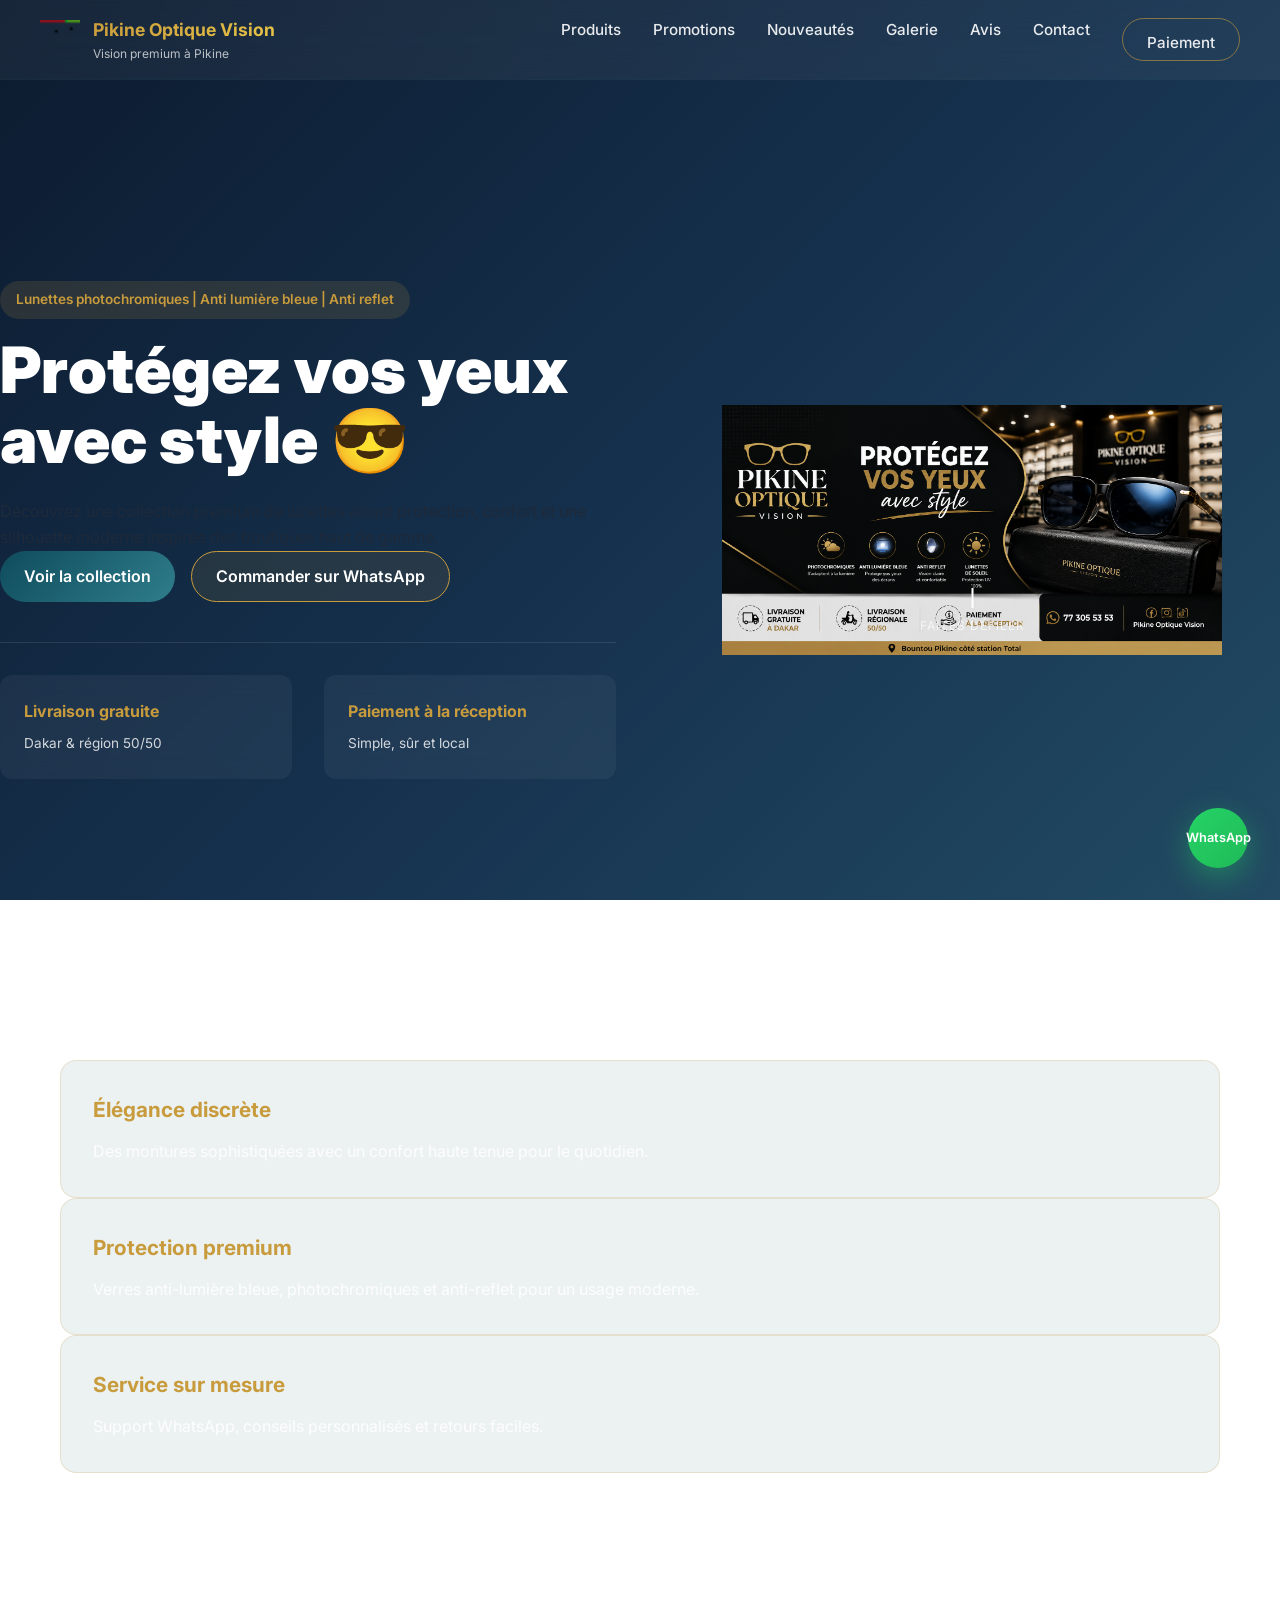
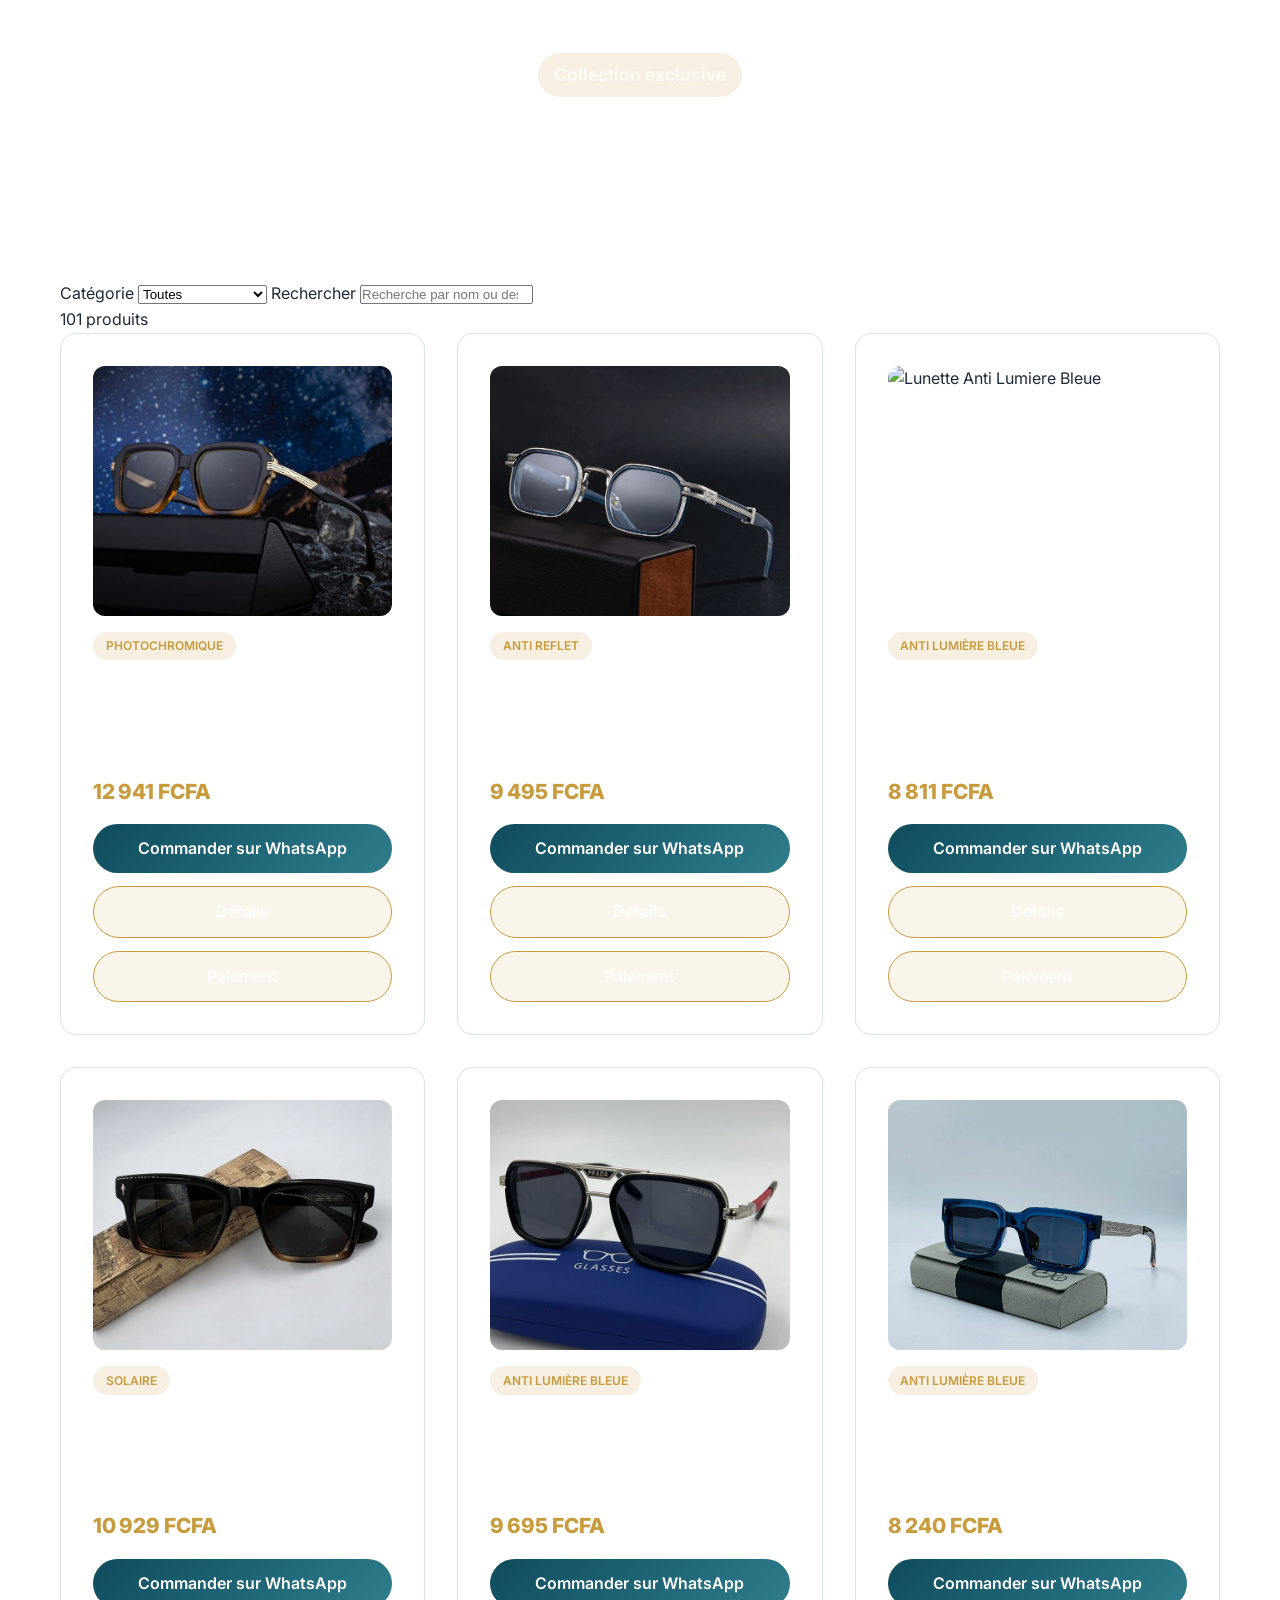
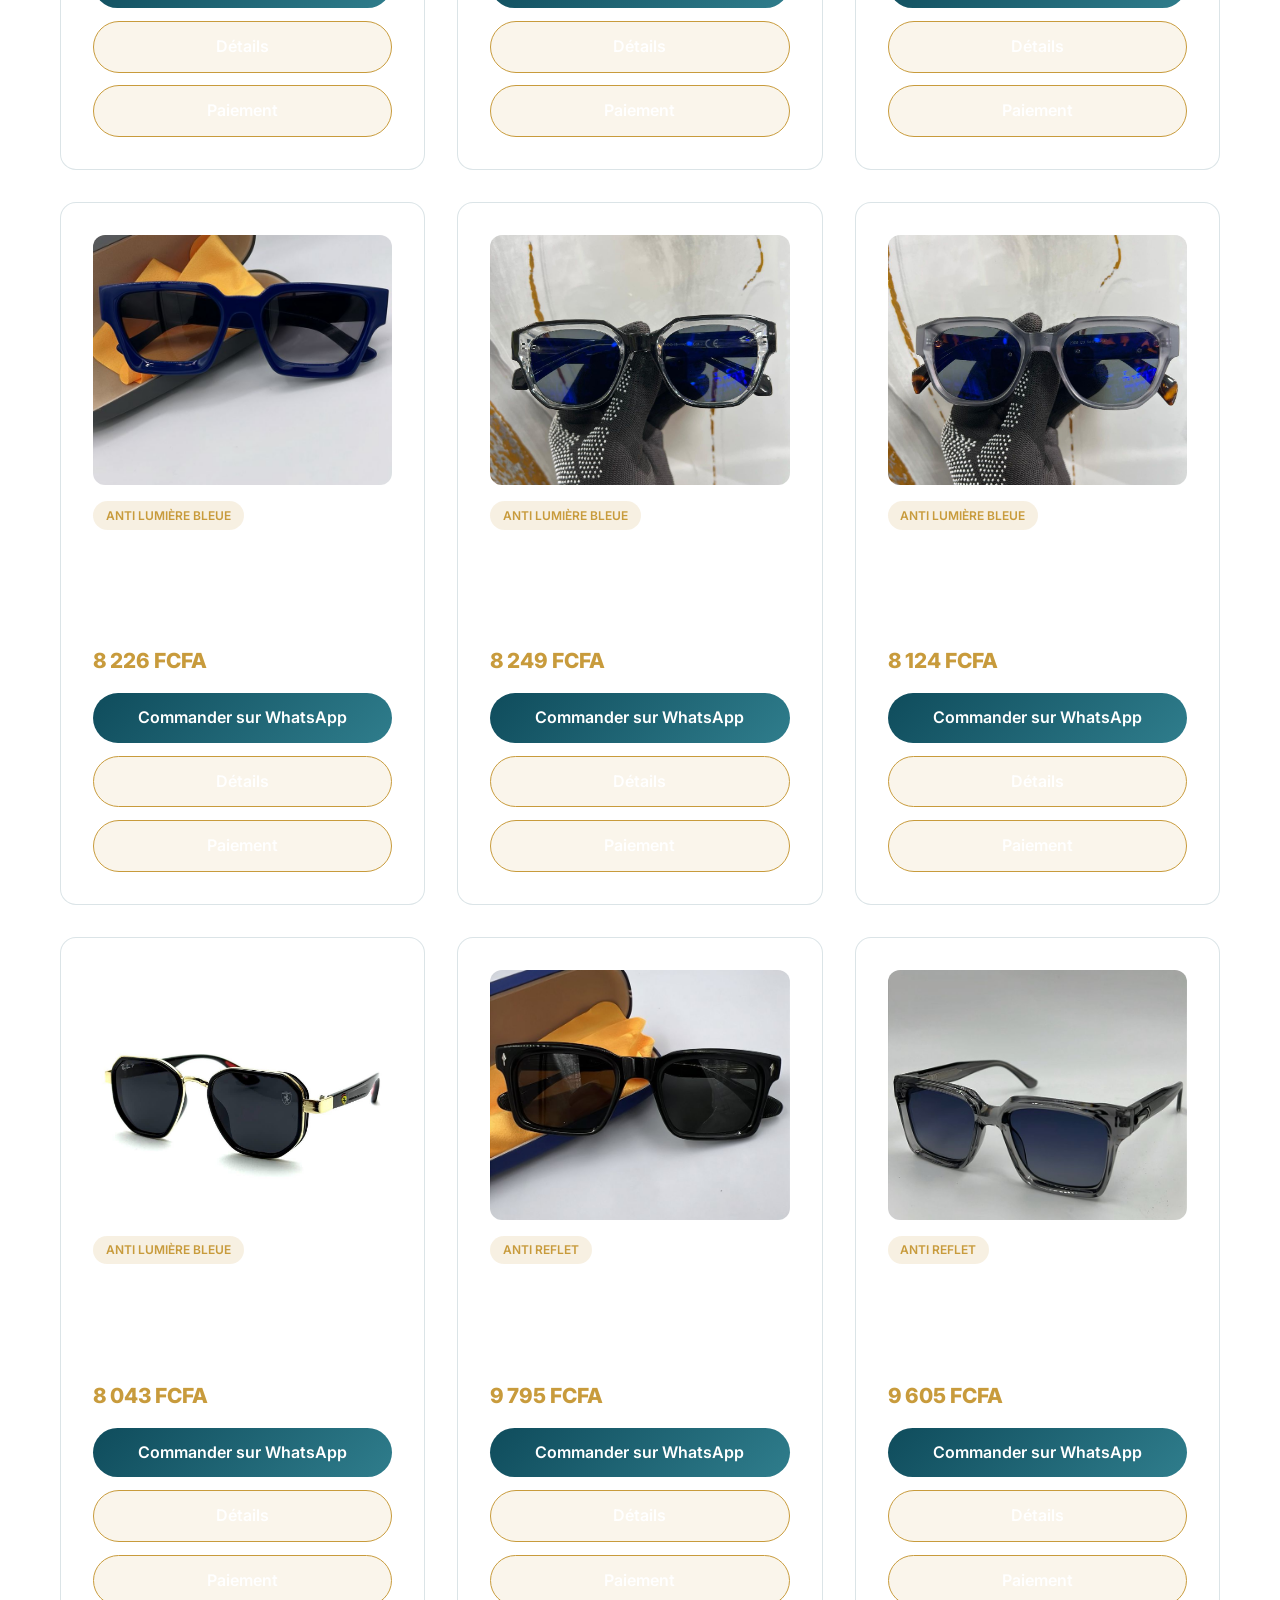
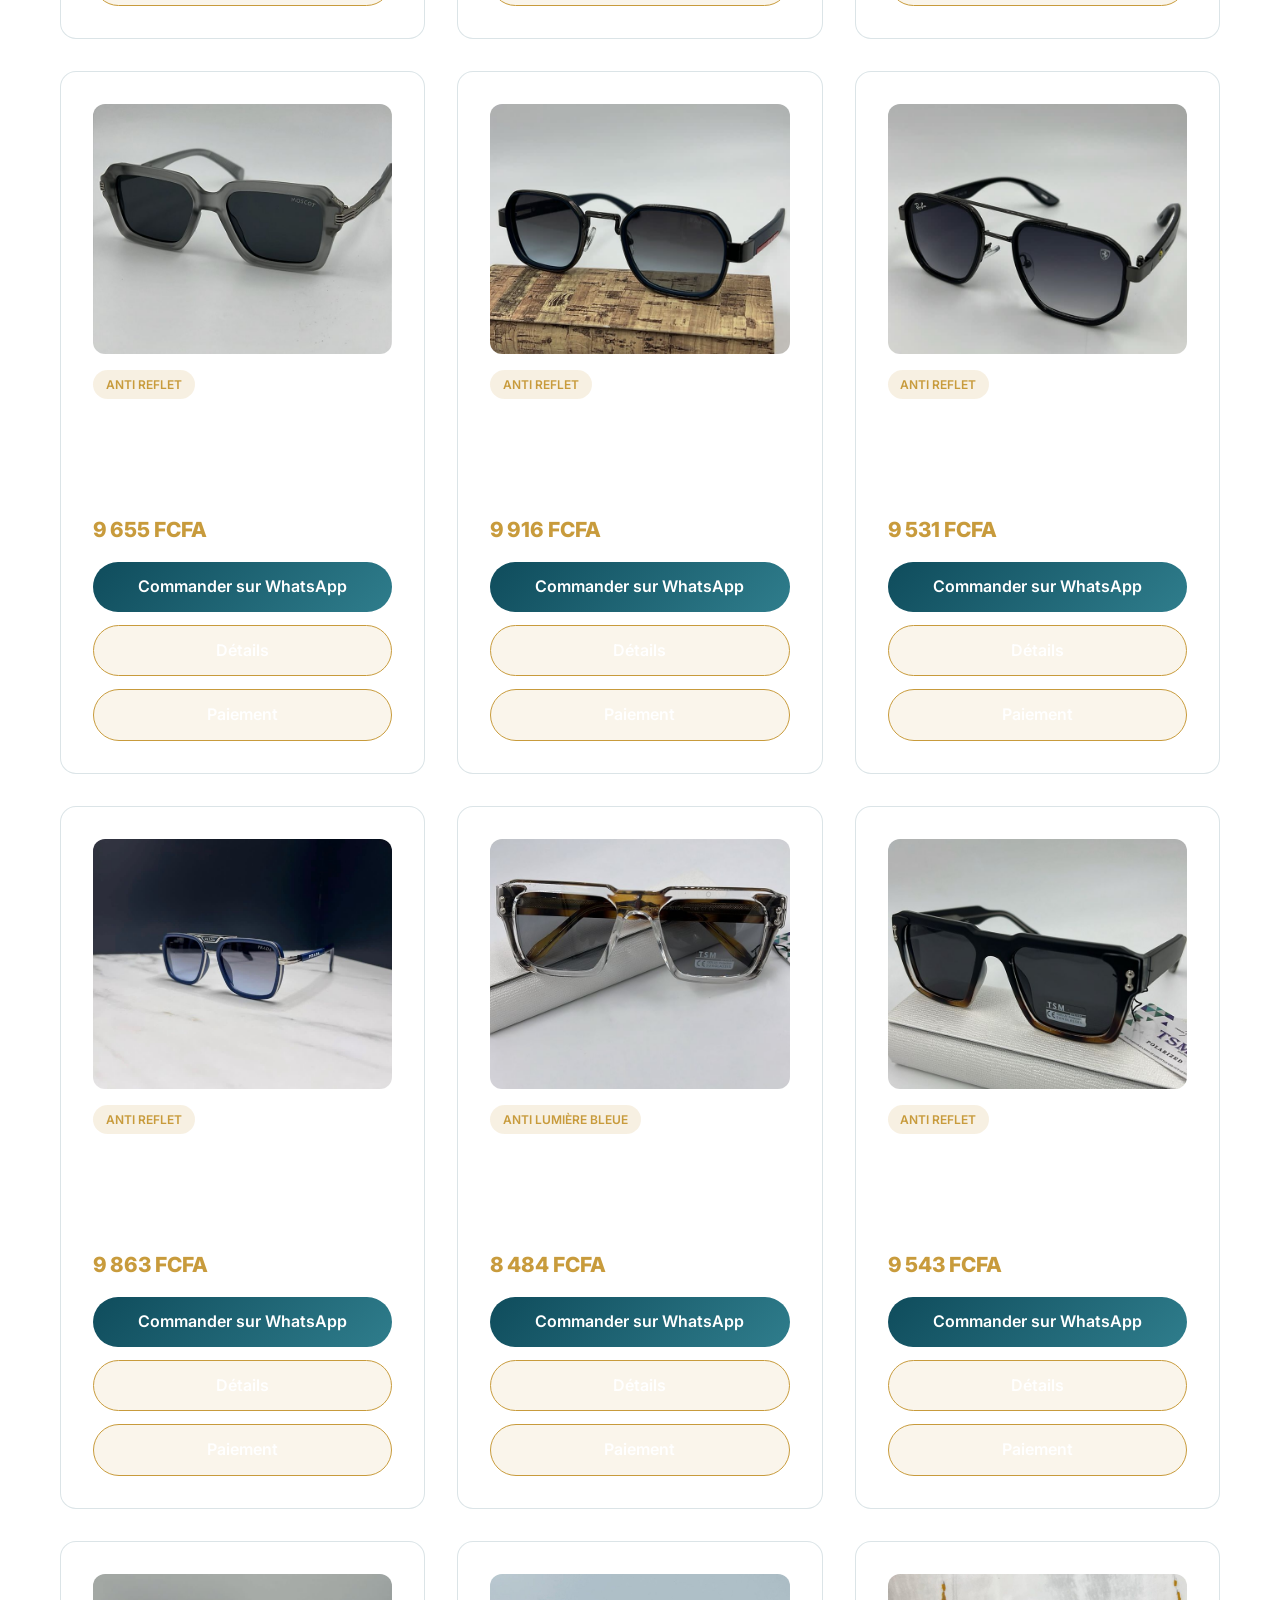
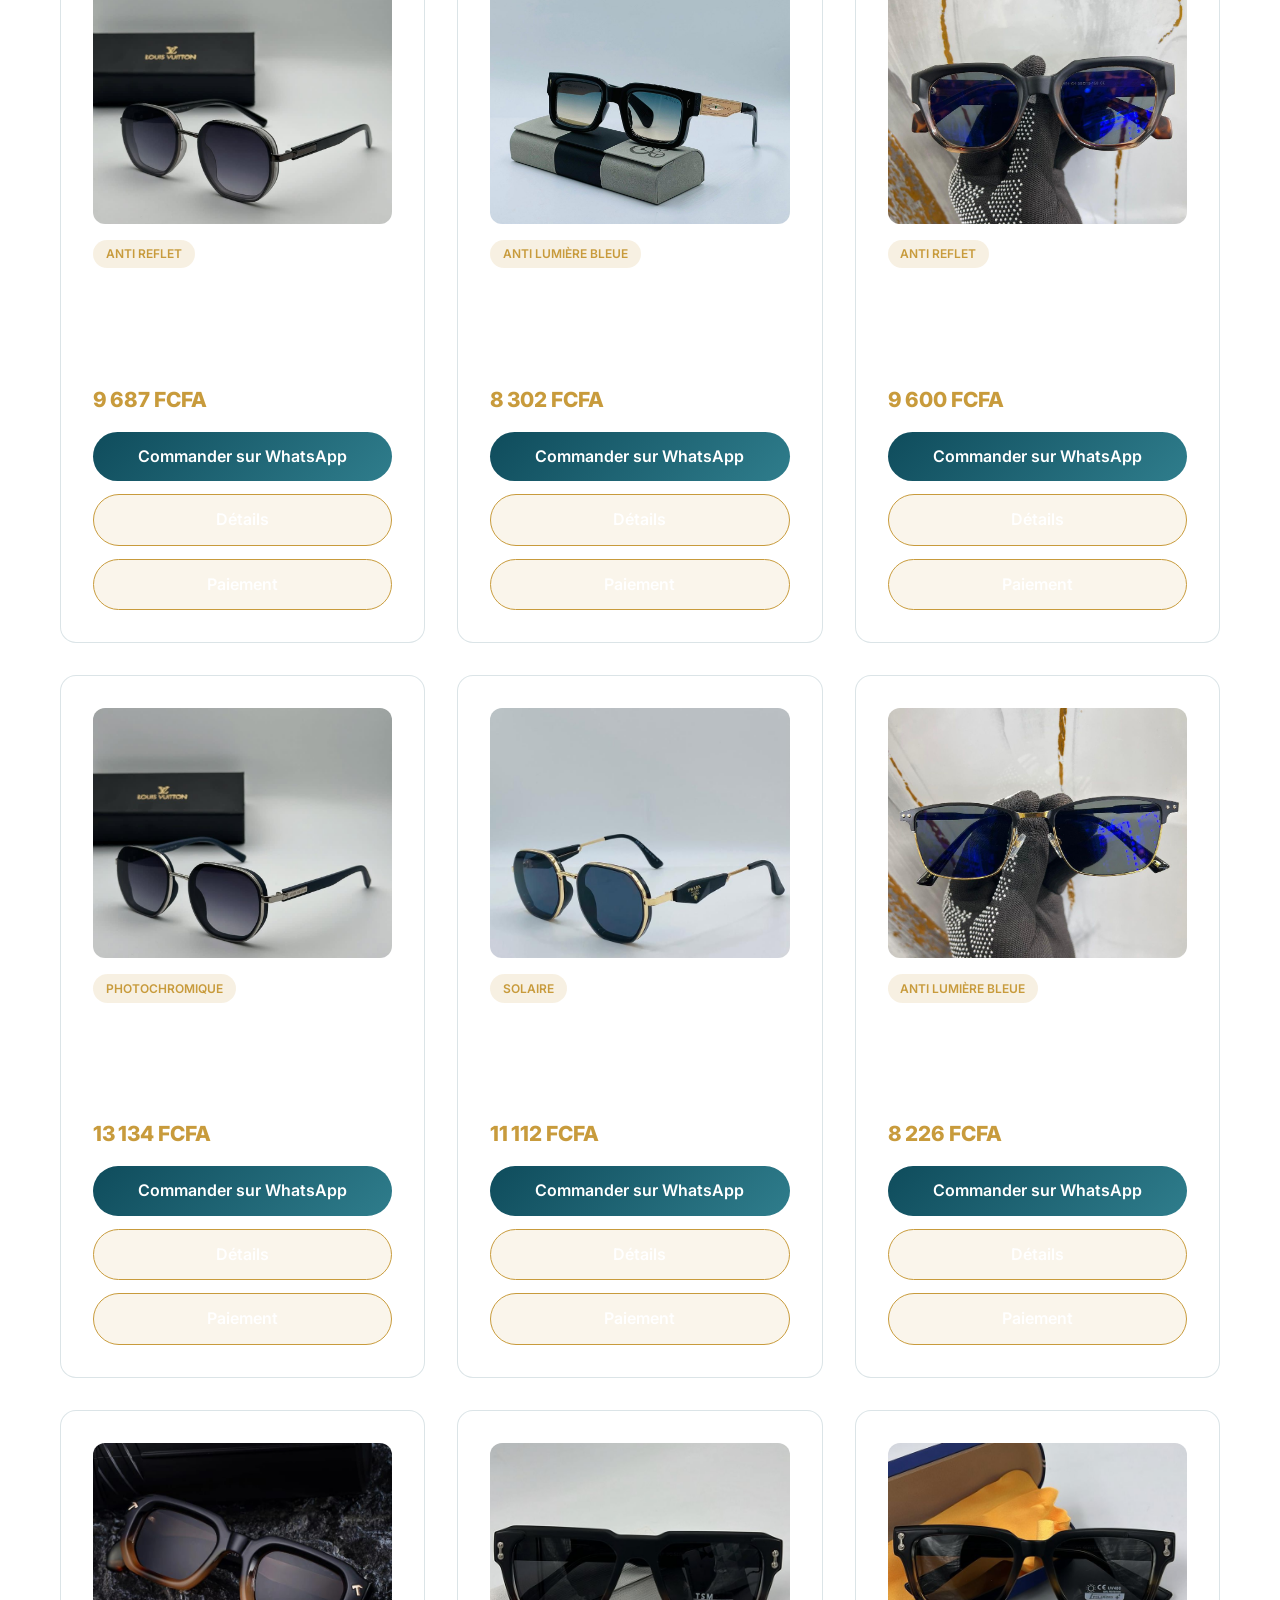
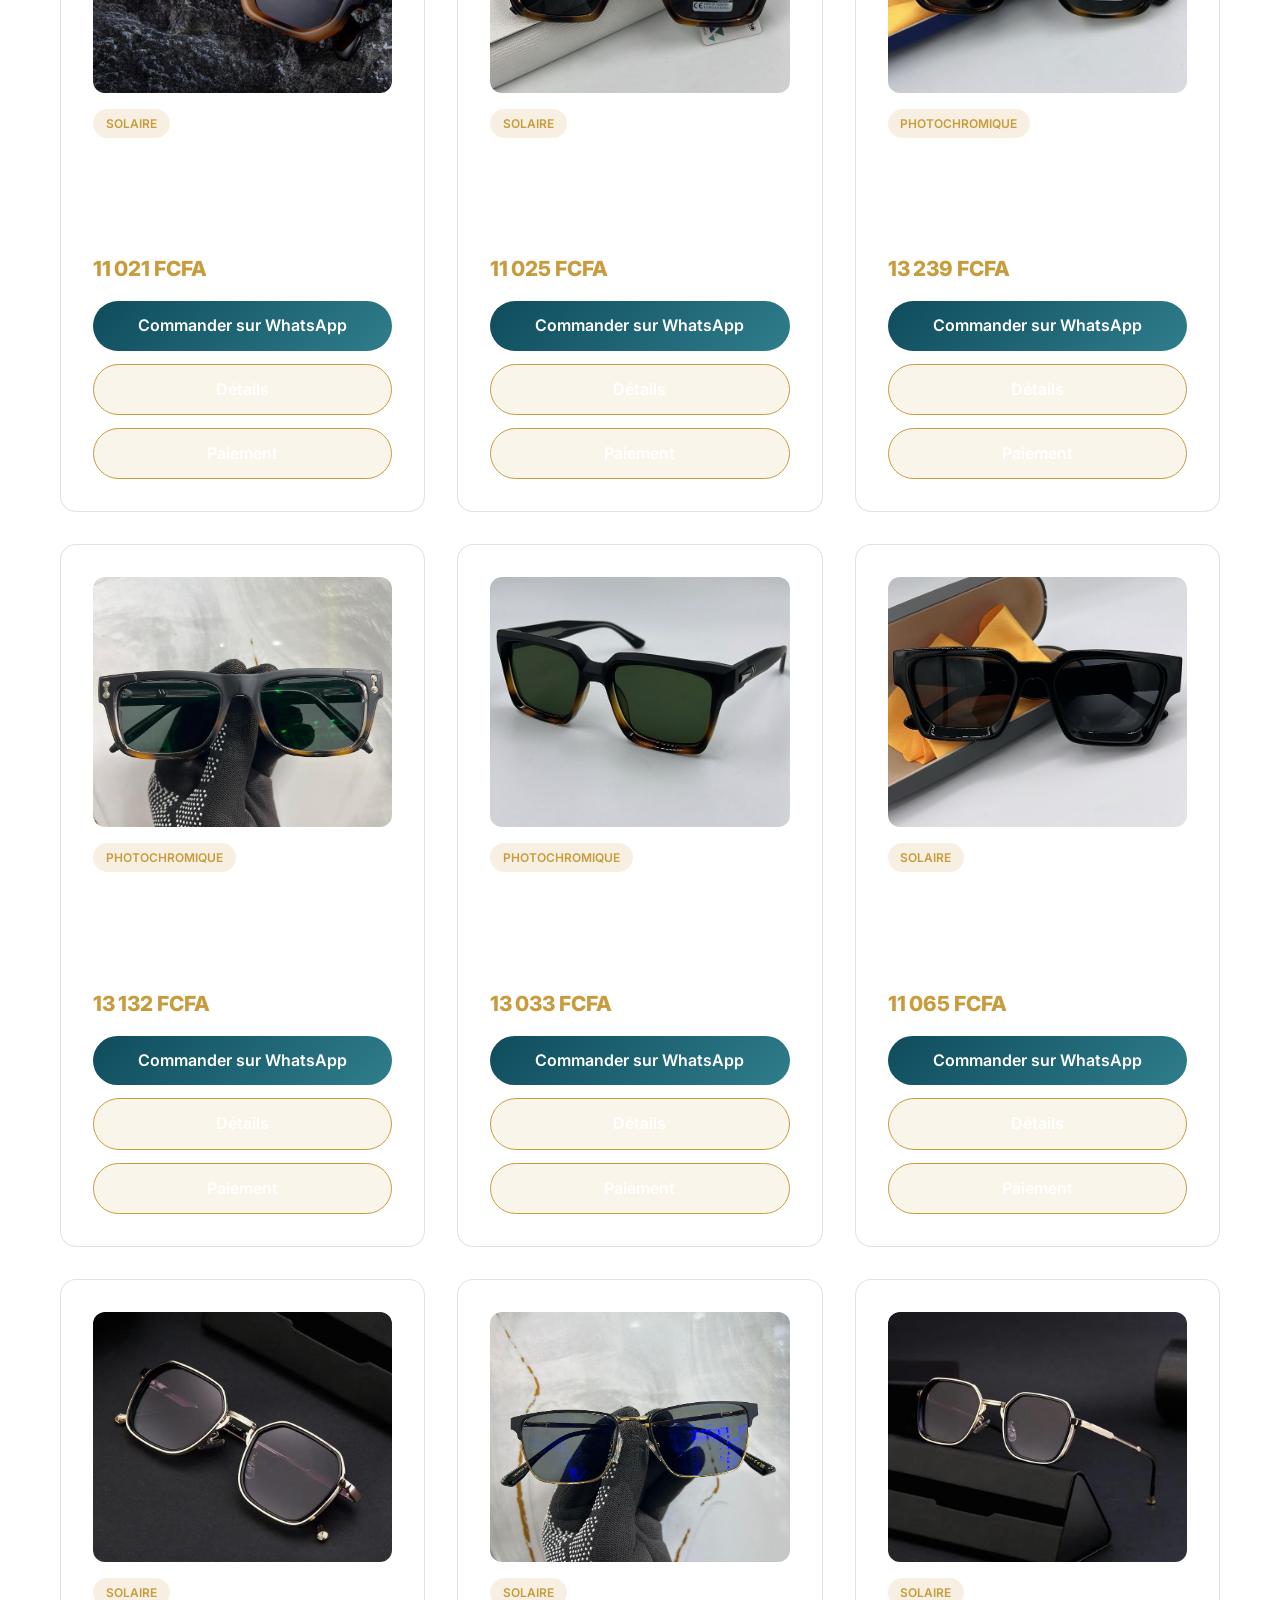
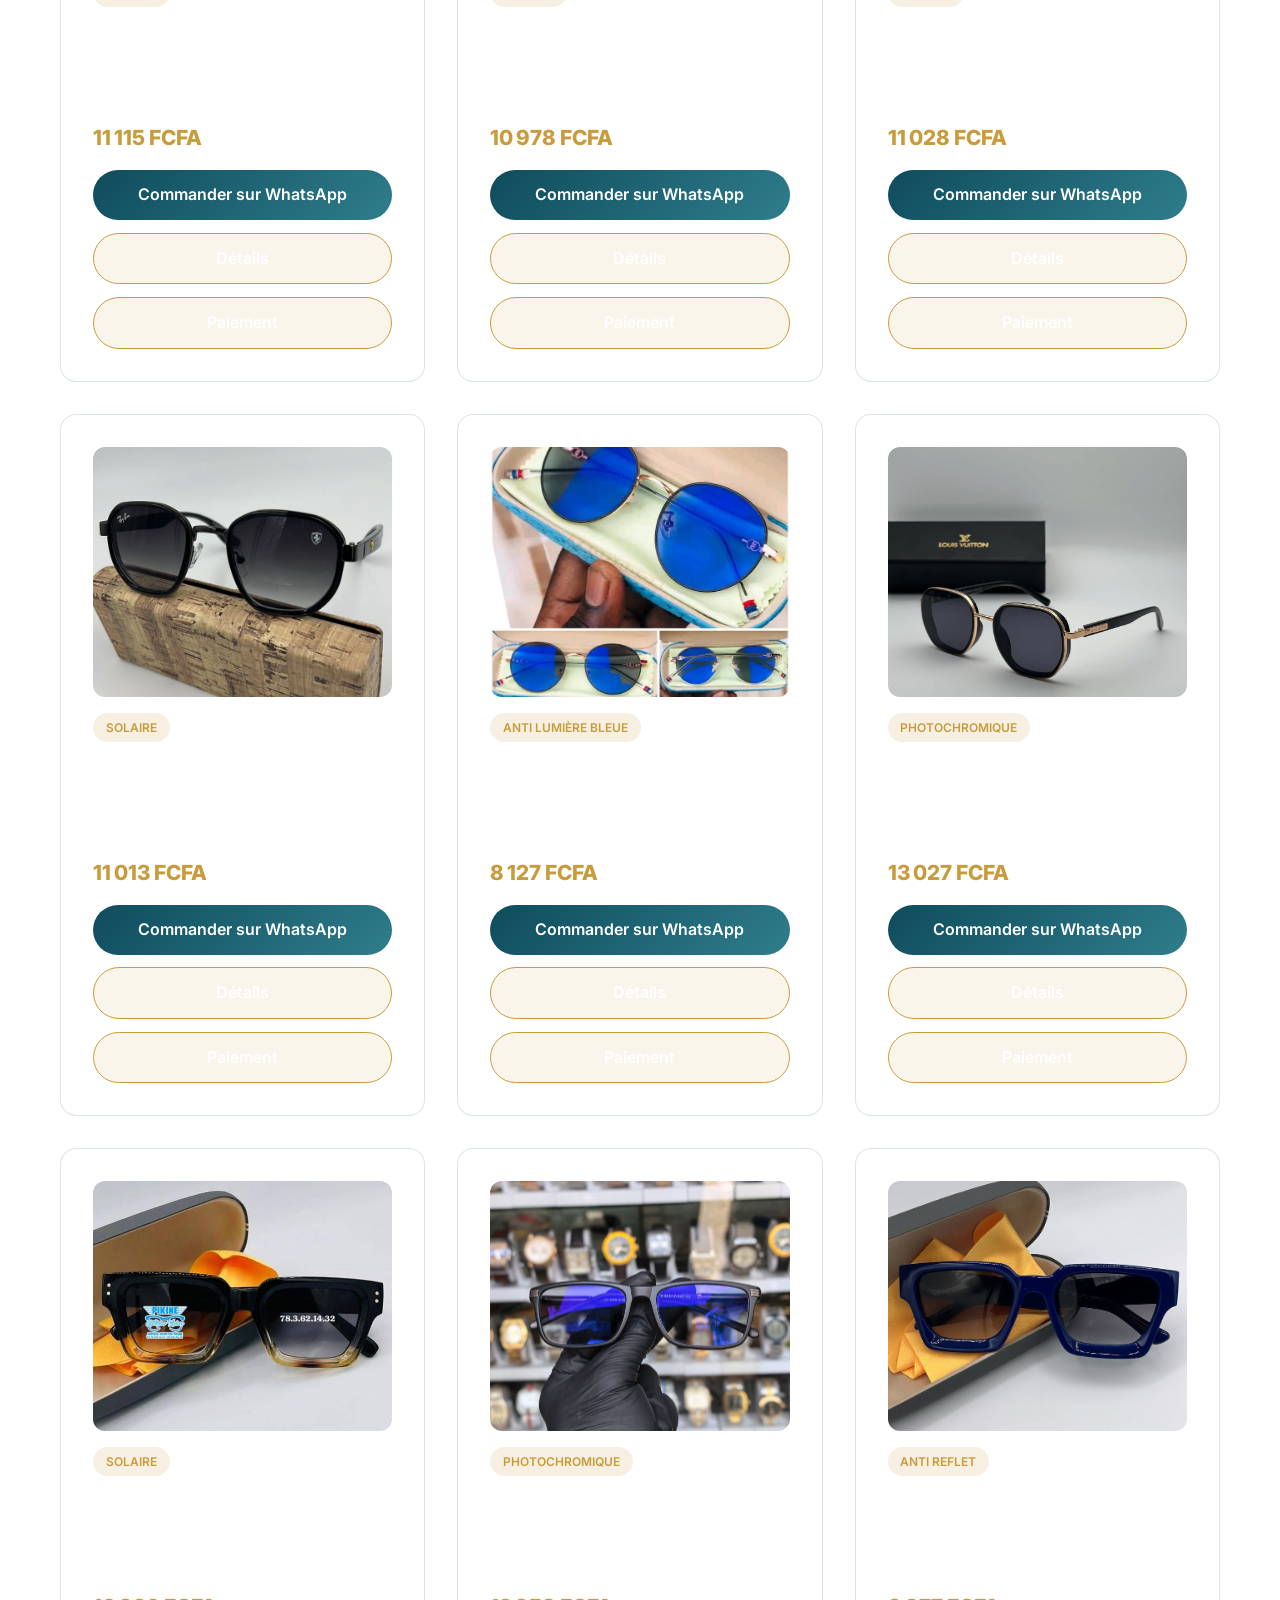
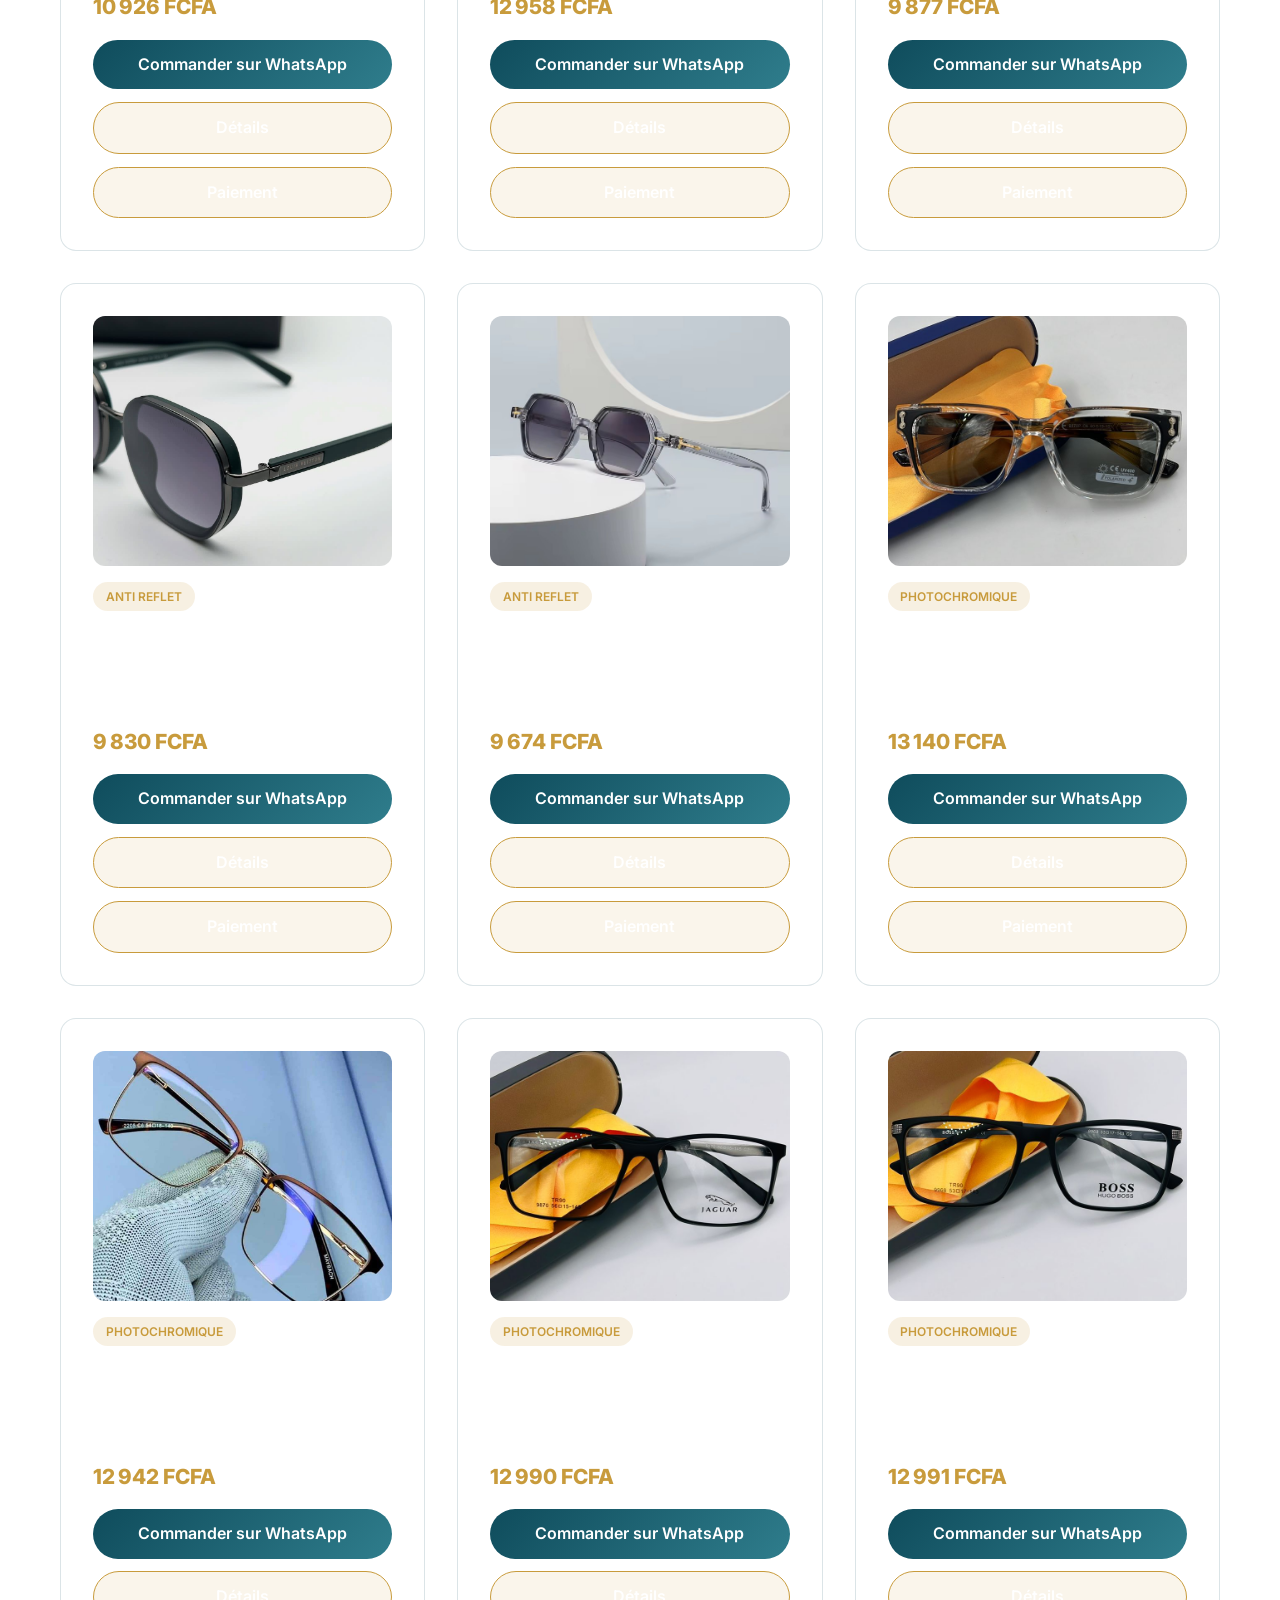
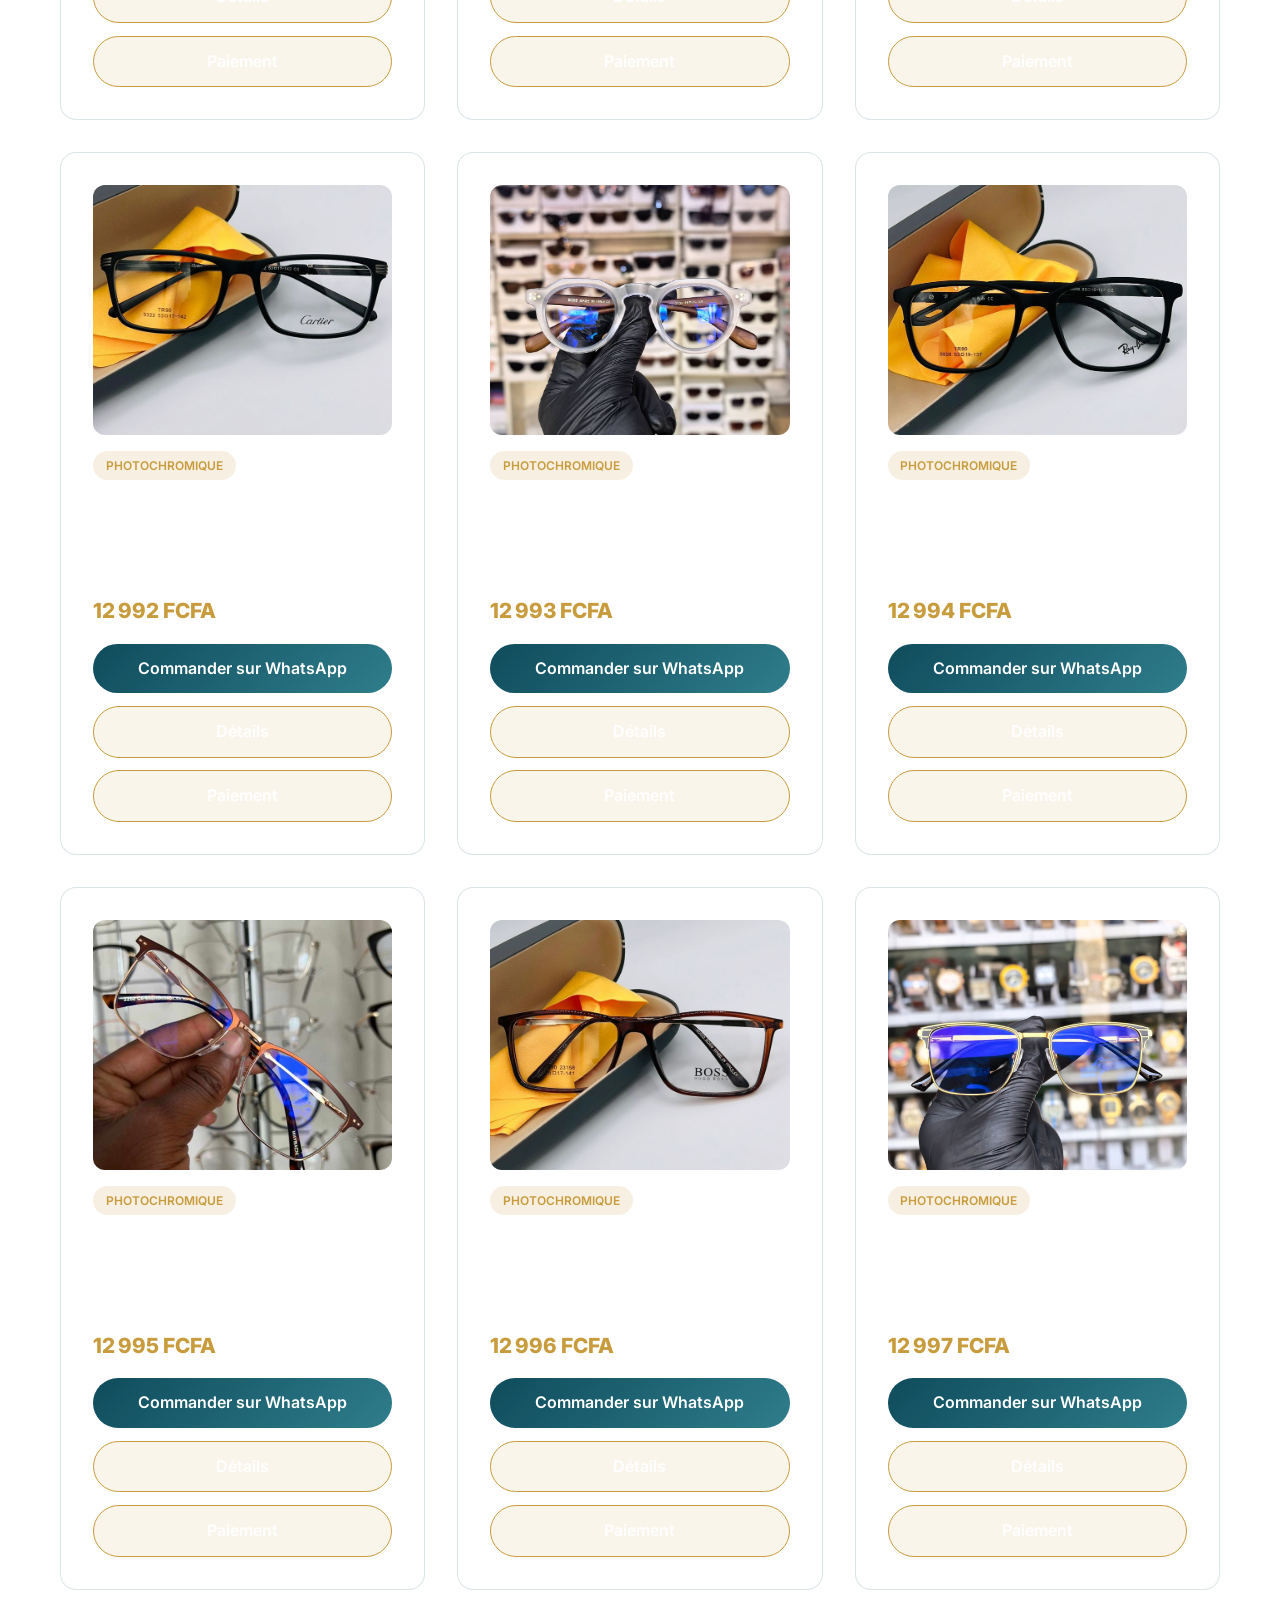
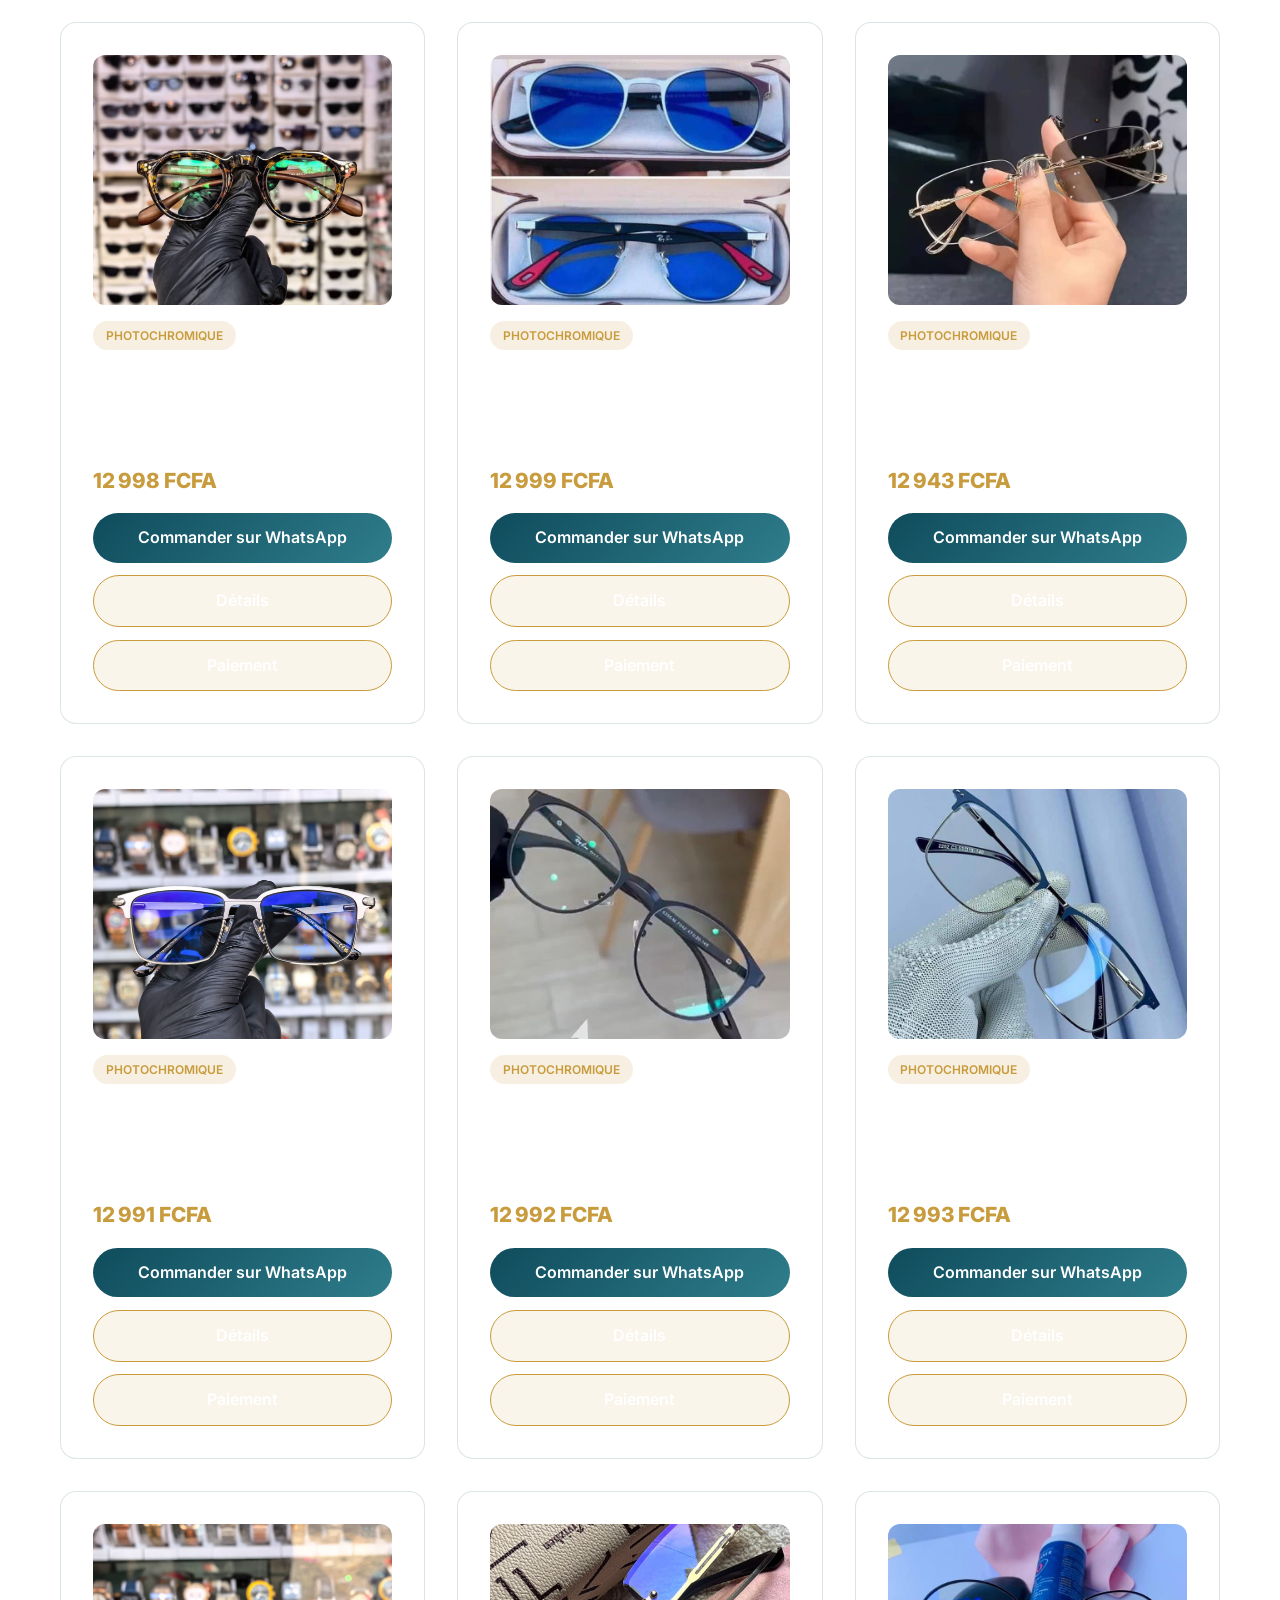
==== index.html @ b8e47ce4 "Initial commit" ====
<!DOCTYPE html>
<html lang="fr" class="is-loading">
<head>
  <meta charset="UTF-8" />
  <meta name="viewport" content="width=device-width, initial-scale=1.0" />
  <title>Pikine Optique Vision | Lunettes photochromiques et anti-lumière bleue</title>
  <meta name="description" content="Pikine Optique Vision - Boutique premium de lunettes photochromiques, anti lumière bleue, anti reflet et solaire au Sénégal." />
  <link rel="preconnect" href="https://fonts.googleapis.com" />
  <link rel="preconnect" href="https://fonts.gstatic.com" crossorigin />
  <link href="https://fonts.googleapis.com/css2?family=Inter:wght@400;500;600;700;800&display=swap" rel="stylesheet" />
  <link rel="stylesheet" href="css/main.css?v=3" />
</head>
<body>
  <div class="loader-overlay" aria-hidden="true">
    <div class="loader-frame">
      <span class="loader-dot"></span>
      <p>Chargement de l’expérience premium...</p>
    </div>
  </div>

  <header class="site-header">
    <div class="container header-inner">
      <a class="brand" href="#home">
        <img src="assets/logos/logo-pikine-optique.png" alt="Logo Pikine Optique Vision" />
        <div>
          <span>Pikine Optique Vision</span>
          <small>Vision premium à Pikine</small>
        </div>
      </a>
      <nav class="site-nav">
        <a href="#produits">Produits</a>
        <a href="#promotions">Promotions</a>
        <a href="#nouveautes">Nouveautés</a>
        <a href="#galerie">Galerie</a>
        <a href="#avis">Avis</a>
        <a href="#contact">Contact</a>
        <a class="btn btn-outline" href="paiement/index.html">Paiement</a>
      </nav>
    </div>
  </header>

  <main class="page-content">
    <section class="hero reveal" id="home">
      <div class="hero-copy">
        <span class="eyebrow">Lunettes photochromiques | Anti lumière bleue | Anti reflet</span>
        <h1>Protégez vos yeux avec style <span>😎</span></h1>
        <p>Découvrez une collection premium de lunettes alliant protection, confort et une silhouette moderne inspirée des boutiques haut de gamme.</p>
        <div class="hero-actions">
          <a class="btn btn-primary" href="#produits">Voir la collection</a>
          <a class="btn btn-secondary" href="https://wa.me/221777123456?text=Bonjour%20Pikine%20Optique%20Vision%20%F0%9F%91%8B" target="_blank" rel="noreferrer">Commander sur WhatsApp</a>
        </div>
        <div class="hero-highlight">
          <div>
            <strong>Livraison gratuite</strong>
            <span>Dakar & région 50/50</span>
          </div>
          <div>
            <strong>Paiement à la réception</strong>
            <span>Simple, sûr et local</span>
          </div>
        </div>
      </div>
      <div class="hero-media">
        <div class="hero-media-deco"></div>
        <img src="assets/banners/banner-main1.png" alt="Lunettes premium Pikine Optique" />
        <div class="hero-scroll">
          <span></span>
          <small>Faites défiler</small>
        </div>
      </div>
    </section>

    <section class="section feature-strip reveal">
      <div class="container feature-strip-grid">
        <article class="feature-card glass">
          <h3>Élégance discrète</h3>
          <p>Des montures sophistiquées avec un confort haute tenue pour le quotidien.</p>
        </article>
        <article class="feature-card glass">
          <h3>Protection premium</h3>
          <p>Verres anti-lumière bleue, photochromiques et anti-reflet pour un usage moderne.</p>
        </article>
        <article class="feature-card glass">
          <h3>Service sur mesure</h3>
          <p>Support WhatsApp, conseils personnalisés et retours faciles.</p>
        </article>
      </div>
    </section>

    <section class="section section-full" id="produits">
      <div class="container section-heading">
        <p class="section-label">Collection exclusive</p>
        <h2>Produits populaires</h2>
        <p>Faites votre choix parmi nos lunettes les plus recherchées, conçues pour le style et la protection.</p>
      </div>
      <div class="container product-toolbar reveal">
        <div class="filter-group">
          <label>
            Catégorie
            <select id="category-filter">
              <option value="all">Toutes</option>
              <option value="photochromique">Photochromique</option>
              <option value="anti-lumiere">Anti lumière bleue</option>
              <option value="anti-reflet">Anti reflet</option>
              <option value="solaire">Solaire</option>
            </select>
          </label>
          <label>
            Rechercher
            <input id="search-input" type="search" placeholder="Recherche par nom ou description..." />
          </label>
        </div>
        <div class="filter-summary" id="filter-count"></div>
      </div>
      <div id="product-grid" class="container product-grid reveal"></div>
    </section>

    <section class="section section-dark reveal" id="promotions">
      <div class="container section-heading">
        <p class="section-label">Offres limitées</p>
        <h2>Promotions exclusives</h2>
        <p>Profitez de réductions sélectionnées sur nos collections photochromiques et solaires.</p>
      </div>
      <div class="promotion-grid container">
        <article class="promo-card glass gold-card">
          <h3>-20% sur la collection photochromique</h3>
          <p>Produits intelligents qui s’adaptent automatiquement à la luminosité.</p>
        </article>
        <article class="promo-card glass">
          <h3>Kit d’entretien offert</h3>
          <p>Boîtier et produit de nettoyage offerts pour chaque paire commandée.</p>
        </article>
      </div>
    </section>

    <section class="section section-full reveal" id="nouveautes">
      <div class="container section-heading">
        <p class="section-label">Nouveauté</p>
        <h2>Dernières tendances</h2>
        <p>Nos nouveaux modèles allient technologie et design contemporain pour un rendu ultra-chic.</p>
      </div>
      <div class="new-grid container"></div>
    </section>

    <section class="section section-gallery reveal" id="galerie">
      <div class="container section-heading">
        <p class="section-label">Galerie premium</p>
        <h2>Inspiration visuelle</h2>
        <p>Explorez une sélection d’images raffinées qui mettent en valeur nos montures.</p>
      </div>
      <div class="gallery-grid container">
        <article class="gallery-item">
          <img src="assets/products/banner-luxury-space.jpeg" alt="Galerie lunette premium 1" loading="lazy" />
          <div class="gallery-overlay">
            <h3>Space Edition</h3>
            <span>Lunettes photochromiques</span>
          </div>
        </article>
        <article class="gallery-item">
          <img src="assets/products/lunette-black-style.jpeg" alt="Galerie lunette premium 2" loading="lazy" />
          <div class="gallery-overlay">
            <h3>Black Style</h3>
            <span>Protection solaire</span>
          </div>
        </article>
        <article class="gallery-item">
          <img src="assets/products/lunette-anti-lumiere-bleue.jpg" alt="Galerie lunette premium 3" loading="lazy" />
          <div class="gallery-overlay">
            <h3>Blue Guard</h3>
            <span>Anti lumière bleue</span>
          </div>
        </article>
        <article class="gallery-item">
          <img src="assets/products/banner-premium-black.jpeg" alt="Galerie lunette premium 4" loading="lazy" />
          <div class="gallery-overlay">
            <h3>Premium Black</h3>
            <span>Anti reflet</span>
          </div>
        </article>
      </div>
    </section>

    <section class="section section-testimonials reveal" id="avis">
      <div class="container section-heading">
        <p class="section-label">Clients satisfaits</p>
        <h2>Avis clients</h2>
        <p>Nos clients recommandent Pikine Optique Vision pour son service et la qualité des modèles.</p>
      </div>
      <div class="container testimonial-grid" id="testimonial-grid"></div>
    </section>

    <section class="section section-contact reveal" id="contact">
      <div class="container section-heading">
        <p class="section-label">Contact premium</p>
        <h2>Parlons de votre prochaine paire</h2>
        <p>Besoin d’un conseil sur une monture ou une protection spéciale ? Nous sommes là pour vous.</p>
      </div>
      <div class="container contact-grid">
        <div class="contact-panel glass">
          <span class="eyebrow">Pikine Optique Vision</span>
          <h3>Bountou Pikine côté station Total</h3>
          <p>Livraison gratuite à Dakar • Livraison régionale 50/50 • Paiement à la réception.</p>
          <div class="contact-details">
            <div>
              <strong>WhatsApp</strong>
              <a href="https://wa.me/221777123456?text=Bonjour%20Pikine%20Optique%20Vision%20%F0%9F%91%8B" target="_blank" rel="noreferrer">+221 77 712 3456</a>
            </div>
            <div>
              <strong>Email</strong>
              <a href="mailto:contact@pikineoptique.sn">contact@pikineoptique.sn</a>
            </div>
          </div>
          <div class="social-links">
            <a href="#" aria-label="Facebook">Facebook</a>
            <a href="#" aria-label="Instagram">Instagram</a>
            <a href="#" aria-label="TikTok">TikTok</a>
            <a href="#" aria-label="Google Maps">Google Maps</a>
          </div>
        </div>
        <form class="contact-form glass" action="#" method="post">
          <div class="form-grid">
            <label>
              Votre nom
              <input type="text" placeholder="Nom complet" />
            </label>
            <label>
              Email
              <input type="email" placeholder="email@exemple.com" />
            </label>
            <label>
              Sujet
              <input type="text" placeholder="Demande de montage, disponibilité..." />
            </label>
            <label class="full-width">
              Message
              <textarea rows="5" placeholder="Écrivez votre message ici..."></textarea>
            </label>
          </div>
          <button class="btn btn-primary" type="submit">Envoyer le message</button>
        </form>
      </div>
    </section>
  </main>

  <a class="whatsapp-fab" href="#" id="whatsapp-fab" aria-label="Contacter sur WhatsApp">
    <span>WhatsApp</span>
  </a>

  <footer class="site-footer">
    <div class="container footer-inner">
      <div>
        <p>© 2026 Pikine Optique Vision. Tous droits réservés.</p>
        <p>Design premium, service local à Dakar.</p>
      </div>
      <a class="footer-link" href="administration/index.html">Espace Administration</a>
    </div>
  </footer>

  <script src="js/config.js?v=3"></script>
  <script src="js/data.js?v=3"></script>
  <script src="js/main.js?v=3"></script>
</body>
</html>
---- css/main.css ----
/* PIKINE OPTIQUE VISION - PREMIUM URBATECH THEME - COMPLETE V3 */

:root {
    --primary-color: #0f4c5c;
    --secondary-color: #c89b3c;
    --accent-color: #2f7d8c;
    --bg-dark: #0c1b2f;
    --text-light: #ffffff;
    --shadow-md: 0 10px 30px rgba(0, 0, 0, 0.15);
}

* {
    margin: 0;
    padding: 0;
    box-sizing: border-box;
}

html {
    scroll-behavior: smooth;
    scroll-padding-top: 110px;
    touch-action: pan-y;
}

html.is-loading {
    overflow: hidden;
}

html.page-ready {
    overflow: auto;
}

body {
    min-height: 100%;
    font-family: 'Inter', -apple-system, BlinkMacSystemFont, 'Segoe UI', Roboto, sans-serif;
    background: linear-gradient(135deg, #0c1b2f 0%, #16324f 55%, #224b63 100%);
    background-attachment: fixed;
    color: #1e2a3a;
    line-height: 1.6;
    overflow-x: hidden;
    -webkit-overflow-scrolling: touch;
}

.container {
    max-width: 1200px;
    margin: 0 auto;
    padding: 0 20px;
}

/* ===== LOADER ===== */
.loader-overlay {
    position: fixed;
    top: 0;
    left: 0;
    width: 100%;
    height: 100%;
    background: var(--bg-dark);
    display: flex;
    align-items: center;
    justify-content: center;
    z-index: 9999;
    opacity: 1;
    transition: opacity 0.6s ease;
}

html.page-ready .loader-overlay {
    opacity: 0;
    pointer-events: none;
}

.loader-frame {
    text-align: center;
    color: var(--text-light);
}

.loader-dot {
    display: inline-block;
    width: 40px;
    height: 40px;
    border: 4px solid rgba(200, 155, 60, 0.2);
    border-top-color: var(--secondary-color);
    border-radius: 50%;
    animation: spin 1s linear infinite;
    margin-bottom: 1.5rem;
}

.loader-frame p {
    font-size: 0.9rem;
    opacity: 0.8;
    letter-spacing: 0.5px;
}

@keyframes spin {
    to { transform: rotate(360deg); }
}

/* ===== HEADER ===== */
.site-header {
    position: fixed;
    top: 0;
    width: 100%;
    background: rgba(255, 255, 255, 0.05);
    backdrop-filter: blur(20px);
    border-bottom: 1px solid rgba(15, 76, 92, 0.1);
    z-index: 100;
    transition: all 0.3s ease;
}

.site-header.scrolled {
    background: rgba(255, 255, 255, 0.95);
    box-shadow: var(--shadow-md);
}

.site-header.scrolled .brand span,
.site-header.scrolled .brand small,
.site-header.scrolled .site-nav a {
    color: #1e2a3a;
}

.header-inner {
    display: flex;
    justify-content: space-between;
    align-items: center;
    padding: 1rem 0;
}

.brand {
    display: flex;
    align-items: center;
    gap: 0.8rem;
    text-decoration: none;
    color: var(--text-light);
}

.brand img {
    height: 40px;
}

.brand > div {
    display: flex;
    flex-direction: column;
}

.brand span {
    font-weight: 700;
    font-size: 1.1rem;
    background: linear-gradient(135deg, var(--secondary-color), #e8c547);
    -webkit-background-clip: text;
    -webkit-text-fill-color: transparent;
    background-clip: text;
}

.brand small {
    font-size: 0.75rem;
    opacity: 0.7;
}

.site-nav {
    display: flex;
    list-style: none;
    gap: 2rem;
}

.site-nav a {
    text-decoration: none;
    color: rgba(255, 255, 255, 0.9);
    font-weight: 500;
    font-size: 0.95rem;
    transition: all 0.3s ease;
    position: relative;
    padding-bottom: 0.3rem;
}

.site-nav a::after {
    content: '';
    position: absolute;
    bottom: 0;
    left: 0;
    width: 0;
    height: 2px;
    background: var(--secondary-color);
    transition: width 0.3s ease;
}

.site-nav a:hover::after {
    width: 100%;
}

/* ===== BUTTONS ===== */
.btn {
    display: inline-flex;
    align-items: center;
    justify-content: center;
    padding: 0.75rem 1.5rem;
    border: none;
    border-radius: 50px;
    font-weight: 600;
    cursor: pointer;
    text-decoration: none;
    transition: all 0.3s ease;
}

.btn-primary {
    background: linear-gradient(135deg, var(--primary-color), var(--accent-color));
    color: white;
}

.btn-primary:hover {
    transform: translateY(-3px);
}

.btn-secondary {
    background: rgba(200, 155, 60, 0.1);
    color: white;
    border: 1.5px solid var(--secondary-color);
}

.btn-secondary:hover {
    background: rgba(200, 155, 60, 0.15);
}

.btn-outline {
    background: transparent;
    color: white;
    border: 1.5px solid rgba(200, 155, 60, 0.6);
}

.btn-outline:hover {
    background: rgba(200, 155, 60, 0.1);
}

/* ===== PAGE CONTENT ===== */
.page-content {
    position: relative;
    z-index: 1;
}

/* ===== SECTION ===== */
.section {
    padding: 80px 0;
    position: relative;
    scroll-margin-top: 120px;
}

.section-full {
    padding: 100px 0;
}

.section-dark {
    background: rgba(10, 21, 34, 0.5);
}

.section-heading {
    text-align: center;
    margin-bottom: 3rem;
}

.section-label {
    display: inline-block;
    background: rgba(200, 155, 60, 0.15);
    color: var(--secondary-color);
    padding: 0.5rem 1rem;
    border-radius: 50px;
    font-size: 0.85rem;
    font-weight: 600;
    margin-bottom: 1rem;
}

.section-heading h2 {
    font-size: 2.5rem;
    font-weight: 800;
    color: white;
    margin-bottom: 1rem;
}

.section-heading p {
    font-size: 1.1rem;
    color: rgba(255, 255, 255, 0.8);
    max-width: 600px;
    margin: 0 auto;
}

/* ===== HERO SECTION ===== */
.hero {
    margin-top: 80px;
    min-height: 100vh;
    padding: 60px 0;
    display: grid;
    grid-template-columns: 1fr 1fr;
    gap: 3rem;
    align-items: center;
}

.hero-copy {
    z-index: 1;
}

.eyebrow {
    display: inline-block;
    background: rgba(200, 155, 60, 0.15);
    color: var(--secondary-color);
    padding: 0.5rem 1rem;
    border-radius: 50px;
    font-size: 0.85rem;
    font-weight: 600;
    margin-bottom: 1rem;
}

.hero h1 {
    font-size: clamp(2.5rem, 5vw, 4rem);
    font-weight: 900;
    color: white;
    line-height: 1.1;
    margin-bottom: 1.5rem;
}

.hero h1 span {
    display: inline-block;
    animation: float 3s ease-in-out infinite;
}

@keyframes float {
    0%, 100% { transform: translateY(0); }
    50% { transform: translateY(-10px); }
}

.hero > p {
    font-size: 1.15rem;
    color: rgba(255, 255, 255, 0.9);
    max-width: 550px;
    margin-bottom: 2rem;
}

.hero-actions {
    display: flex;
    gap: 1rem;
    flex-wrap: wrap;
    margin-bottom: 2.5rem;
}

.hero-highlight {
    display: grid;
    grid-template-columns: 1fr 1fr;
    gap: 2rem;
    padding-top: 2rem;
    border-top: 1px solid rgba(255, 255, 255, 0.1);
}

.hero-highlight > div {
    background: rgba(255, 255, 255, 0.05);
    padding: 1.5rem;
    border-radius: 12px;
    backdrop-filter: blur(10px);
}

.hero-highlight strong {
    display: block;
    color: var(--secondary-color);
    margin-bottom: 0.3rem;
}

.hero-highlight span {
    font-size: 0.85rem;
    color: rgba(255, 255, 255, 0.8);
}

.hero-media {
    position: relative;
    display: flex;
    align-items: center;
    justify-content: center;
}

.hero-media img {
    width: 100%;
    max-width: 500px;
    height: auto;
}

.hero-scroll {
    position: absolute;
    bottom: 20px;
    left: 50%;
    transform: translateX(-50%);
    display: flex;
    flex-direction: column;
    align-items: center;
    gap: 0.5rem;
    animation: bounce-scroll 2s infinite;
}

.hero-scroll span {
    width: 2px;
    height: 20px;
    background: white;
}

.hero-scroll small {
    font-size: 0.75rem;
    color: rgba(255, 255, 255, 0.7);
    text-transform: uppercase;
    letter-spacing: 1px;
}

@keyframes bounce-scroll {
    0%, 100% { transform: translateY(0); }
    50% { transform: translateY(10px); }
}

/* ===== CARDS ===== */
.cards-grid, .product-grid, .promotion-grid, .new-grid {
    display: grid;
    grid-template-columns: repeat(auto-fit, minmax(280px, 1fr));
    gap: 2rem;
}

.feature-card, .product-card, .promo-card {
    background: rgba(255, 255, 255, 0.05);
    border: 1px solid rgba(15, 76, 92, 0.15);
    border-radius: 16px;
    padding: 2rem;
    backdrop-filter: blur(10px);
    transition: all 0.3s ease;
}

.feature-card.glass {
    background: rgba(15, 76, 92, 0.08);
    border-color: rgba(200, 155, 60, 0.2);
}

.feature-card.gold-card {
    background: rgba(200, 155, 60, 0.1);
    border-color: var(--secondary-color);
}

.feature-card:hover, .product-card:hover, .promo-card:hover {
    transform: translateY(-8px);
    border-color: var(--secondary-color);
}

.feature-card h3, .promo-card h3 {
    color: var(--secondary-color);
    font-size: 1.3rem;
    font-weight: 700;
    margin-bottom: 0.8rem;
}

.feature-card p, .promo-card p {
    color: rgba(255, 255, 255, 0.9);
}

.product-card {
    display: flex;
    flex-direction: column;
    height: 100%;
}

.product-card img {
    width: 100%;
    height: 250px;
    object-fit: cover;
    border-radius: 12px;
    margin-bottom: 1rem;
    transition: transform 0.3s ease;
}

.product-card:hover img {
    transform: scale(1.05);
}

.product-card .meta {
    display: flex;
    justify-content: space-between;
    gap: 1rem;
    margin-bottom: 1rem;
    font-size: 0.9rem;
    color: rgba(255, 255, 255, 0.7);
}

.badge {
    background: rgba(200, 155, 60, 0.15);
    color: var(--secondary-color);
    padding: 0.3rem 0.8rem;
    border-radius: 20px;
    font-size: 0.75rem;
    font-weight: 600;
    text-transform: uppercase;
}

.product-card h3 {
    color: white;
    font-size: 1.1rem;
    font-weight: 700;
    margin-bottom: 0.5rem;
}

.product-card p {
    color: rgba(255, 255, 255, 0.8);
    font-size: 0.9rem;
    margin-bottom: 1rem;
    flex: 1;
}

.product-card .price {
    color: var(--secondary-color);
    font-size: 1.3rem;
    font-weight: 800;
    margin-bottom: 1rem;
}

.product-card .actions {
    display: flex;
    flex-direction: column;
    gap: 0.8rem;
}

.product-card .actions .btn {
    width: 100%;
}

.empty-state {
    grid-column: 1 / -1;
    text-align: center;
    color: rgba(255, 255, 255, 0.7);
    padding: 3rem;
}

/* ===== GALLERY ===== */
.gallery-grid {
    display: grid;
    grid-template-columns: repeat(auto-fit, minmax(280px, 1fr));
    gap: 2rem;
}

.gallery-item {
    position: relative;
    overflow: hidden;
    border-radius: 16px;
    aspect-ratio: 4 / 5;
    min-height: 320px;
    cursor: pointer;
}

.gallery-item img {
    width: 100%;
    min-height: 100%;
    object-fit: cover;
    transition: transform 0.3s ease;
}

.gallery-item:hover img {
    transform: scale(1.08);
}

.gallery-overlay {
    position: absolute;
    inset: 0;
    background: linear-gradient(180deg, transparent 0%, rgba(15, 76, 92, 0.95) 100%);
    display: flex;
    flex-direction: column;
    justify-content: flex-end;
    padding: 2rem;
    color: white;
    opacity: 0;
    transition: opacity 0.3s ease;
}

.gallery-item:hover .gallery-overlay {
    opacity: 1;
}

.gallery-overlay h3 {
    font-size: 1.3rem;
    font-weight: 700;
    margin-bottom: 0.3rem;
}

.gallery-overlay span {
    font-size: 0.9rem;
    color: var(--secondary-color);
}

/* ===== PRODUCT DETAIL PAGE ===== */
.product-detail-page {
    margin-top: 80px;
}

.product-detail-grid {
    display: grid;
    grid-template-columns: 1fr 1fr;
    gap: 3rem;
    align-items: start;
}

.product-gallery {
    background: rgba(255, 255, 255, 0.05);
    border: 1px solid rgba(15, 76, 92, 0.15);
    border-radius: 16px;
    padding: 2rem;
    backdrop-filter: blur(10px);
}

.product-gallery.glass {
    background: rgba(15, 76, 92, 0.08);
    border-color: rgba(200, 155, 60, 0.2);
}

.gallery-topbar {
    margin-bottom: 2rem;
}

.gallery-topbar h1 {
    font-size: 2rem;
    font-weight: 800;
    color: white;
    margin-top: 0.5rem;
}

.gallery-frame {
    position: relative;
    margin-bottom: 2rem;
    border-radius: 12px;
    overflow: hidden;
    background: rgba(0, 0, 0, 0.2);
}

.gallery-frame img {
    width: 100%;
    height: auto;
    display: block;
}

.gallery-grid {
    display: grid;
    grid-template-columns: repeat(auto-fill, minmax(80px, 1fr));
    gap: 1rem;
}

.gallery-grid button {
    background: rgba(255, 255, 255, 0.1);
    border: 1px solid rgba(200, 155, 60, 0.2);
    border-radius: 8px;
    overflow: hidden;
    cursor: pointer;
    transition: all 0.3s ease;
    aspect-ratio: 1;
    padding: 0;
}

.gallery-grid button:hover,
.gallery-grid button.active {
    border-color: var(--secondary-color);
    background: rgba(200, 155, 60, 0.2);
}

.gallery-grid img {
    width: 100%;
    height: 100%;
    object-fit: cover;
}

.product-info {
    background: rgba(255, 255, 255, 0.05);
    border: 1px solid rgba(15, 76, 92, 0.15);
    border-radius: 16px;
    padding: 2rem;
    backdrop-filter: blur(10px);
}

.product-info.glass {
    background: rgba(15, 76, 92, 0.08);
    border-color: rgba(200, 155, 60, 0.2);
}

.product-tagline {
    color: var(--secondary-color);
    font-size: 1rem;
    font-weight: 600;
    margin-bottom: 1rem;
}

.product-meta {
    display: flex;
    justify-content: space-between;
    align-items: center;
    gap: 1rem;
    margin-bottom: 2rem;
    padding-bottom: 1.5rem;
    border-bottom: 1px solid rgba(200, 155, 60, 0.2);
}

.product-info .price {
    font-size: 2rem;
    font-weight: 900;
    color: var(--secondary-color);
}

.product-badge {
    background: rgba(200, 155, 60, 0.15);
    color: var(--secondary-color);
    padding: 0.5rem 1rem;
    border-radius: 8px;
    font-size: 0.85rem;
    font-weight: 600;
    text-transform: uppercase;
}

.product-description {
    color: rgba(255, 255, 255, 0.9);
    line-height: 1.7;
    margin-bottom: 2rem;
}

.feature-list {
    list-style: none;
    margin-bottom: 2rem;
}

.feature-list li {
    color: rgba(255, 255, 255, 0.8);
    padding: 0.8rem 0;
    padding-left: 2rem;
    position: relative;
}

.feature-list li::before {
    content: '✓';
    position: absolute;
    left: 0;
    color: var(--secondary-color);
    font-weight: 700;
}

.product-actions {
    display: flex;
    flex-direction: column;
    gap: 1rem;
}

.product-actions .btn {
    width: 100%;
}

/* ===== TESTIMONIALS ===== */
.testimonial-grid {
    display: grid;
    grid-template-columns: repeat(auto-fit, minmax(320px, 1fr));
    gap: 2rem;
}

.testimonial-card {
    background: rgba(255, 255, 255, 0.05);
    border: 1px solid rgba(15, 76, 92, 0.15);
    border-radius: 16px;
    padding: 2rem;
    backdrop-filter: blur(10px);
    transition: all 0.3s ease;
}

.testimonial-card:hover {
    transform: translateY(-5px);
}

.testimonial-card h4 {
    color: white;
    font-weight: 600;
    margin-bottom: 0.3rem;
}

.testimonial-card span {
    color: var(--secondary-color);
    font-size: 0.85rem;
    display: block;
    margin-bottom: 1rem;
}

.testimonial-card p {
    color: rgba(255, 255, 255, 0.8);
    font-style: italic;
}

/* ===== CONTACT SECTION ===== */
.section-contact {
    background: rgba(10, 21, 34, 0.5);
}

.contact-grid {
    display: grid;
    grid-template-columns: 1fr 1fr;
    gap: 3rem;
}

.contact-panel {
    background: rgba(255, 255, 255, 0.05);
    border: 1px solid rgba(15, 76, 92, 0.15);
    border-radius: 16px;
    padding: 2.5rem;
    backdrop-filter: blur(10px);
}

.contact-panel.glass {
    background: rgba(15, 76, 92, 0.08);
    border-color: rgba(200, 155, 60, 0.2);
}

.contact-panel h3 {
    font-size: 1.8rem;
    font-weight: 700;
    color: white;
    margin-bottom: 1rem;
}

.contact-panel p {
    color: rgba(255, 255, 255, 0.8);
    margin-bottom: 2rem;
}

.contact-details {
    display: flex;
    flex-direction: column;
    gap: 1.5rem;
    margin-bottom: 2rem;
    padding: 2rem 0;
    border-top: 1px solid rgba(200, 155, 60, 0.2);
    border-bottom: 1px solid rgba(200, 155, 60, 0.2);
}

.contact-details > div {
    display: flex;
    flex-direction: column;
    gap: 0.5rem;
}

.contact-details strong {
    color: var(--secondary-color);
    font-size: 0.9rem;
    text-transform: uppercase;
    letter-spacing: 0.5px;
}

.contact-details a {
    color: rgba(255, 255, 255, 0.9);
    text-decoration: none;
    transition: color 0.3s ease;
}

.contact-details a:hover {
    color: var(--secondary-color);
}

.social-links {
    display: flex;
    flex-wrap: wrap;
    gap: 1rem;
}

.social-links a {
    display: inline-block;
    padding: 0.8rem 1.2rem;
    background: rgba(200, 155, 60, 0.1);
    border: 1px solid rgba(200, 155, 60, 0.3);
    color: var(--secondary-color);
    text-decoration: none;
    border-radius: 8px;
    font-size: 0.9rem;
    transition: all 0.3s ease;
}

.social-links a:hover {
    background: rgba(200, 155, 60, 0.2);
    border-color: var(--secondary-color);
}

/* ===== CONTACT FORM ===== */
.contact-form {
    background: rgba(255, 255, 255, 0.05);
    border: 1px solid rgba(15, 76, 92, 0.15);
    border-radius: 16px;
    padding: 2.5rem;
    backdrop-filter: blur(10px);
}

.contact-form.glass {
    background: rgba(15, 76, 92, 0.08);
    border-color: rgba(200, 155, 60, 0.2);
}

.form-grid {
    display: grid;
    grid-template-columns: 1fr 1fr;
    gap: 1.5rem;
    margin-bottom: 2rem;
}

.form-grid label {
    display: flex;
    flex-direction: column;
    gap: 0.5rem;
    color: rgba(255, 255, 255, 0.9);
    font-weight: 500;
}

.form-grid input,
.form-grid textarea {
    background: rgba(255, 255, 255, 0.08);
    border: 1px solid rgba(200, 155, 60, 0.2);
    border-radius: 8px;
    padding: 0.8rem;
    color: white;
    font-size: 0.9rem;
    font-family: inherit;
    transition: all 0.3s ease;
}

.form-grid input::placeholder,
.form-grid textarea::placeholder {
    color: rgba(255, 255, 255, 0.5);
}

.form-grid input:focus,
.form-grid textarea:focus {
    outline: none;
    border-color: var(--secondary-color);
    background: rgba(255, 255, 255, 0.12);
    box-shadow: 0 0 10px rgba(200, 155, 60, 0.2);
}

.form-grid .full-width {
    grid-column: 1 / -1;
}

/* ===== WHATSAPP FAB ===== */
.whatsapp-fab {
    position: fixed;
    right: 2rem;
    bottom: 2rem;
    z-index: 50;
    width: 60px;
    height: 60px;
    border-radius: 50%;
    background: linear-gradient(135deg, #25d366, #20ba58);
    color: white;
    display: flex;
    align-items: center;
    justify-content: center;
    text-decoration: none;
    font-weight: 600;
    font-size: 0.8rem;
    box-shadow: 0 10px 30px rgba(37, 211, 102, 0.4);
    transition: all 0.3s ease;
    animation: bounce-fab 2s infinite;
}

.whatsapp-fab:hover {
    transform: scale(1.15);
}

@keyframes bounce-fab {
    0%, 100% { transform: translateY(0); }
    50% { transform: translateY(-8px); }
}

/* ===== FOOTER ===== */
.site-footer {
    background: rgba(10, 21, 34, 0.8);
    border-top: 1px solid rgba(200, 155, 60, 0.2);
    padding: 2rem 0;
    color: rgba(255, 255, 255, 0.7);
    text-align: center;
    font-size: 0.9rem;
}

.footer-inner {
    display: flex;
    justify-content: space-between;
    align-items: center;
    gap: 2rem;
    flex-wrap: wrap;
}

.footer-link {
    color: var(--secondary-color);
    text-decoration: none;
    font-weight: 600;
    transition: color 0.3s ease;
}

.footer-link:hover {
    color: white;
}

/* ===== REVEAL ANIMATIONS ===== */
.reveal {
    opacity: 0;
    transform: translateY(50px);
    transition: all 0.8s ease;
}

.reveal.visible {
    opacity: 1;
    transform: translateY(0);
}

/* ===== RESPONSIVE ===== */
@media (max-width: 1024px) {
    .hero {
        grid-template-columns: 1fr;
        margin-top: 100px;
    }

    .product-detail-grid {
        grid-template-columns: 1fr;
    }

    .contact-grid {
        grid-template-columns: 1fr;
    }

    .site-nav {
        gap: 1rem;
    }
}

@media (max-width: 768px) {
    .hero {
        margin-top: 90px;
        padding: 40px 0;
    }

    .hero h1 {
        font-size: 2rem;
    }

    .hero > p {
        font-size: 1rem;
    }

    .hero-highlight {
        grid-template-columns: 1fr;
    }

    .section {
        padding: 60px 0;
    }

    .section-full {
        padding: 80px 0;
    }

    .section-heading h2 {
        font-size: 2rem;
    }

    .product-toolbar {
        flex-direction: column;
        align-items: stretch;
    }

    .filter-group {
        flex-direction: column;
        width: 100%;
    }

    .cards-grid, .product-grid, .new-grid, .promotion-grid, .gallery-grid, .testimonial-grid {
        grid-template-columns: 1fr;
    }

    .contact-grid {
        grid-template-columns: 1fr;
        gap: 2rem;
    }

    .site-nav {
        display: none;
    }

    .whatsapp-fab {
        width: 50px;
        height: 50px;
        font-size: 0.7rem;
    }
}

@media (max-width: 480px) {
    .header-inner {
        flex-direction: column;
    }

    .brand img {
        height: 30px;
    }

    .hero h1 {
        font-size: 1.6rem;
    }

    .hero-actions {
        flex-direction: column;
    }

    .hero-actions .btn {
        width: 100%;
    }

    .section-heading h2 {
        font-size: 1.5rem;
    }

    .form-grid {
        grid-template-columns: 1fr;
    }

    .whatsapp-fab {
        right: 1rem;
        bottom: 1rem;
        width: 45px;
        height: 45px;
    }

    .product-card .actions {
        flex-direction: column;
    }
}

/* Scrollbar */
::-webkit-scrollbar {
    width: 10px;
}

::-webkit-scrollbar-track {
    background: rgba(15, 76, 92, 0.1);
}

::-webkit-scrollbar-thumb {
    background: linear-gradient(180deg, var(--secondary-color), var(--accent-color));
    border-radius: 5px;
}
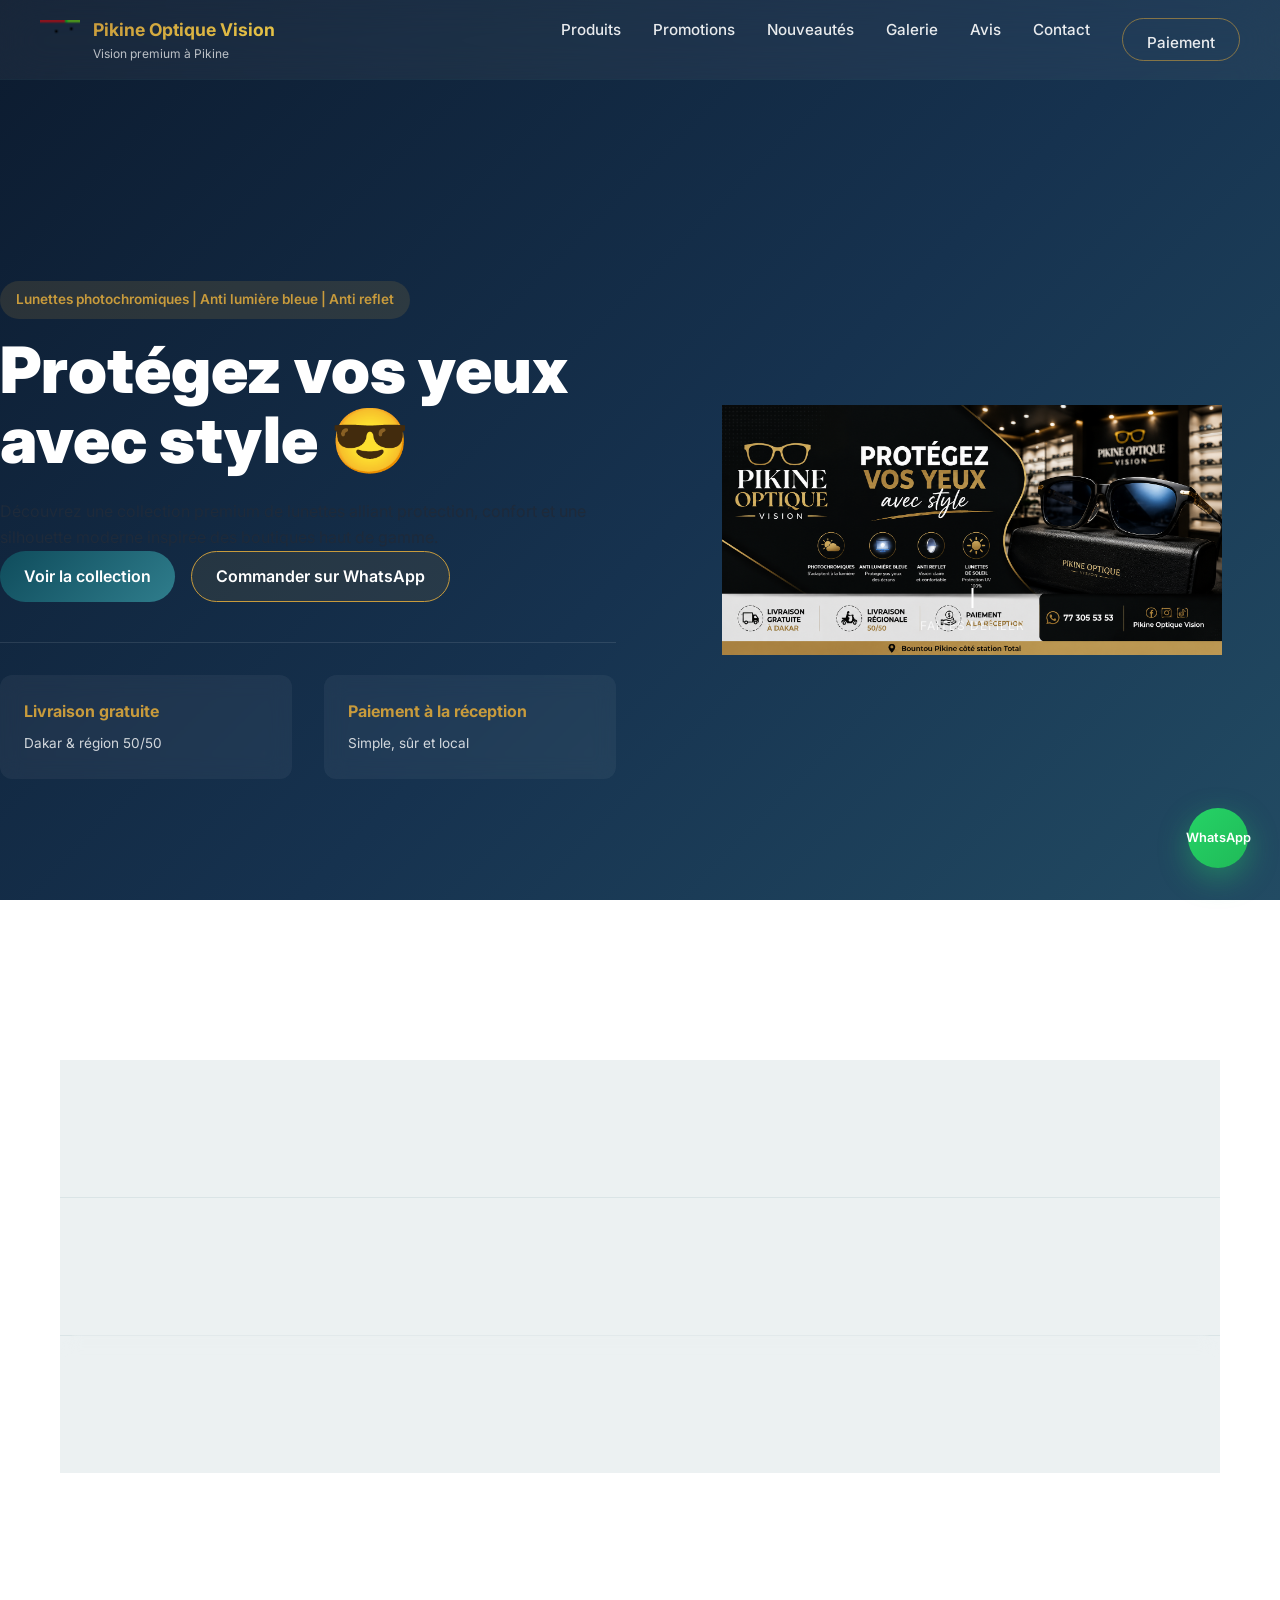
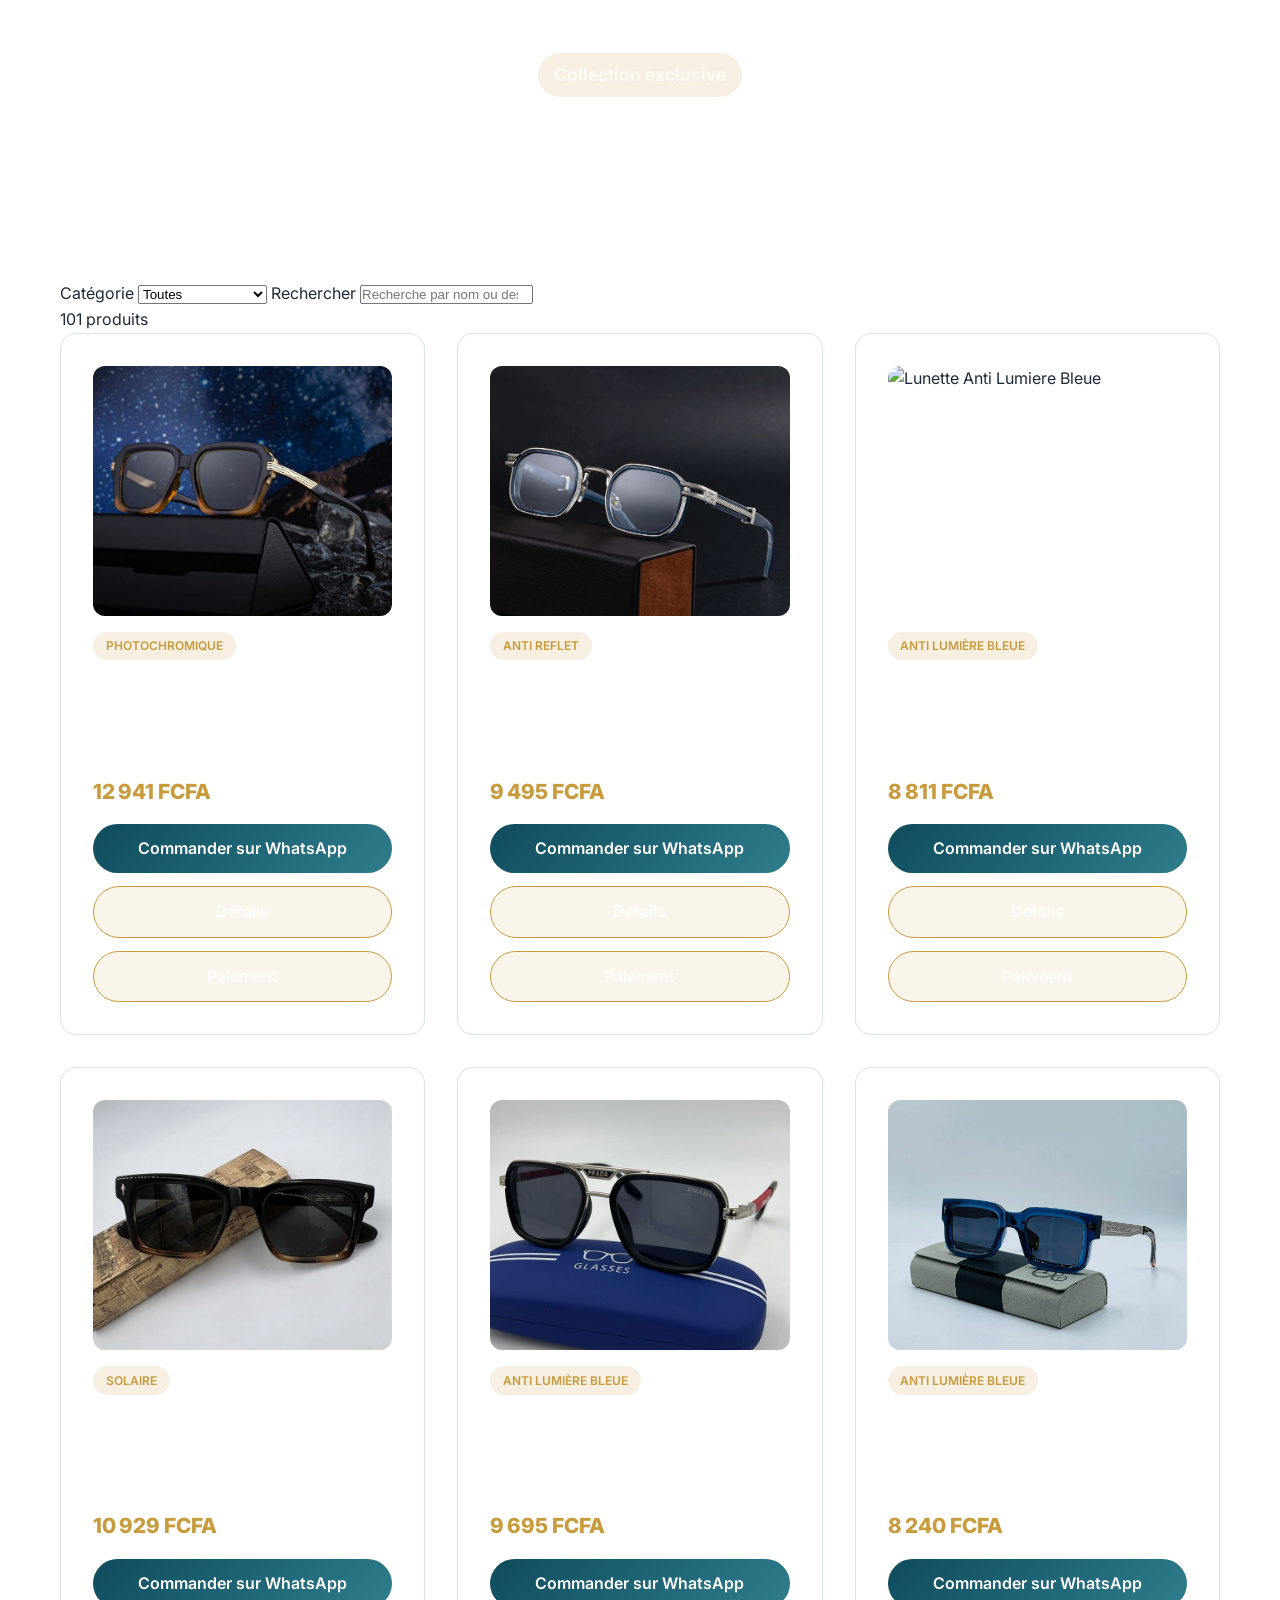
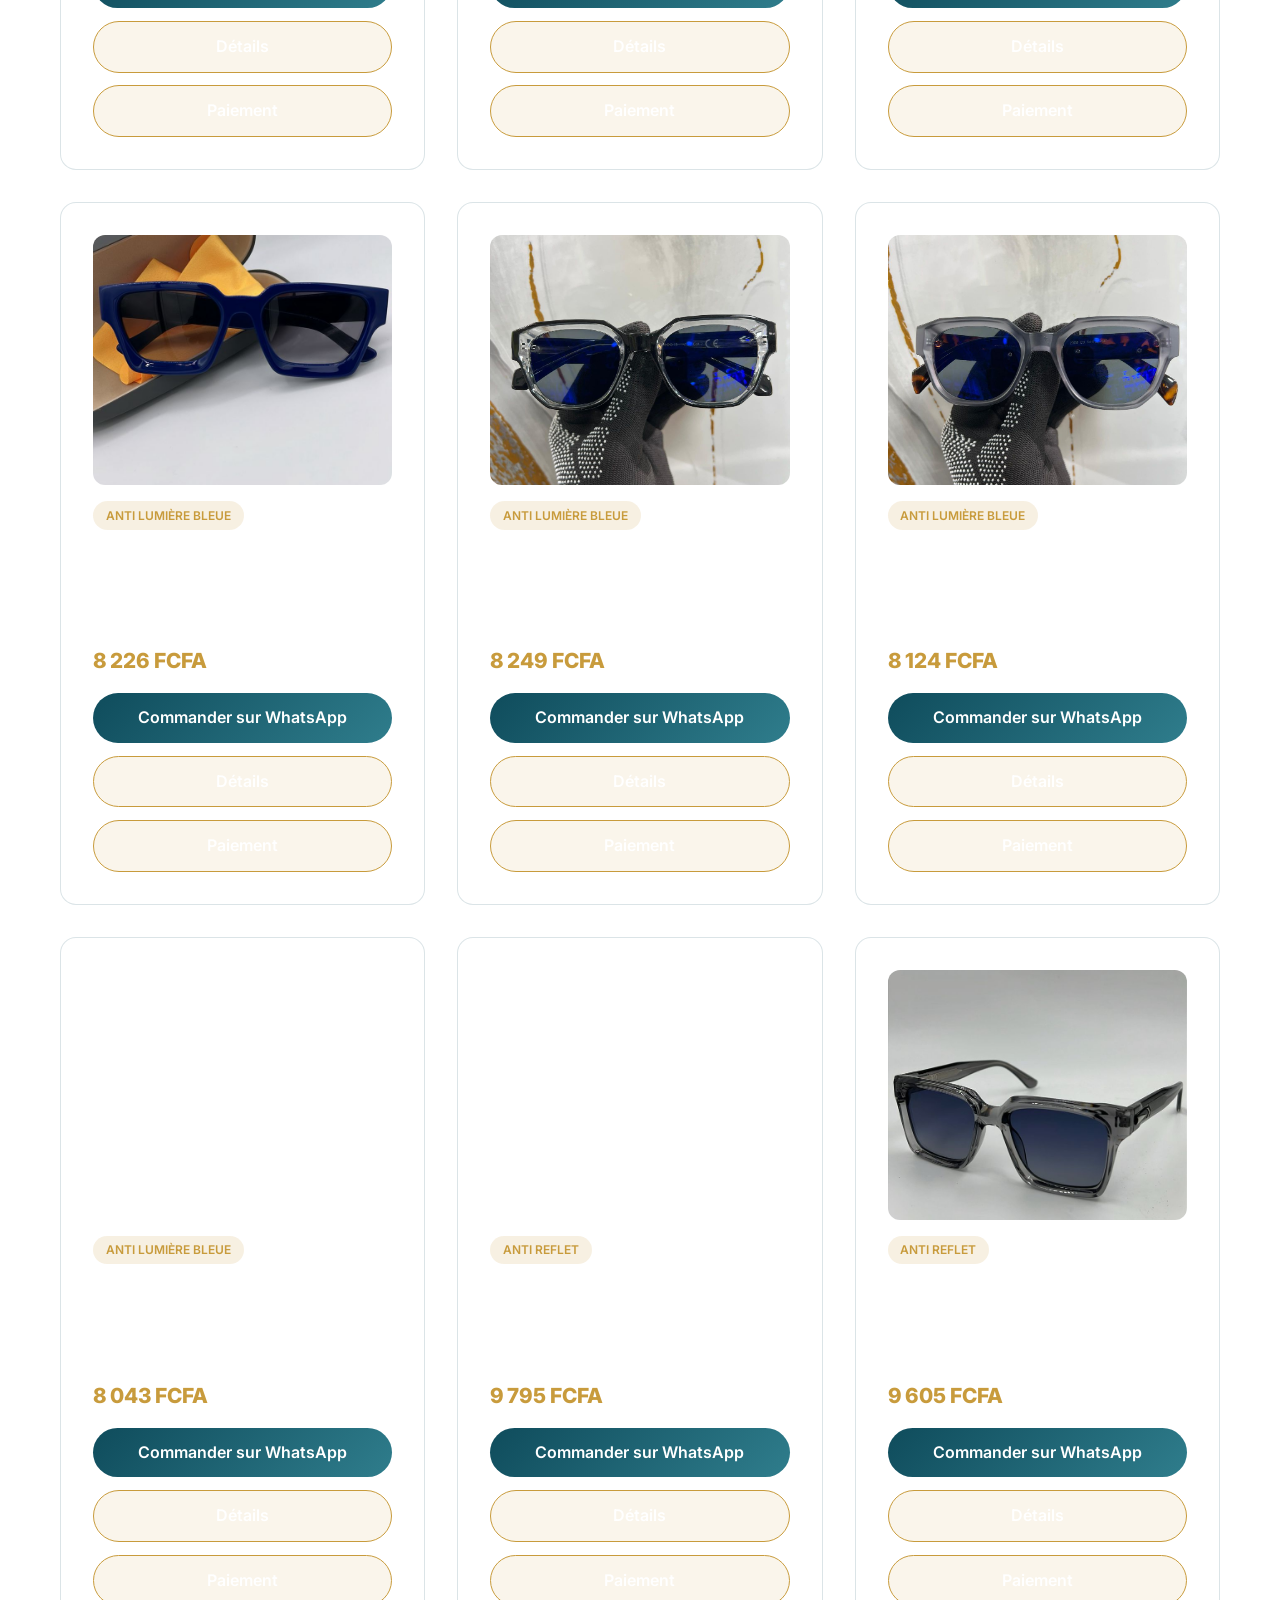
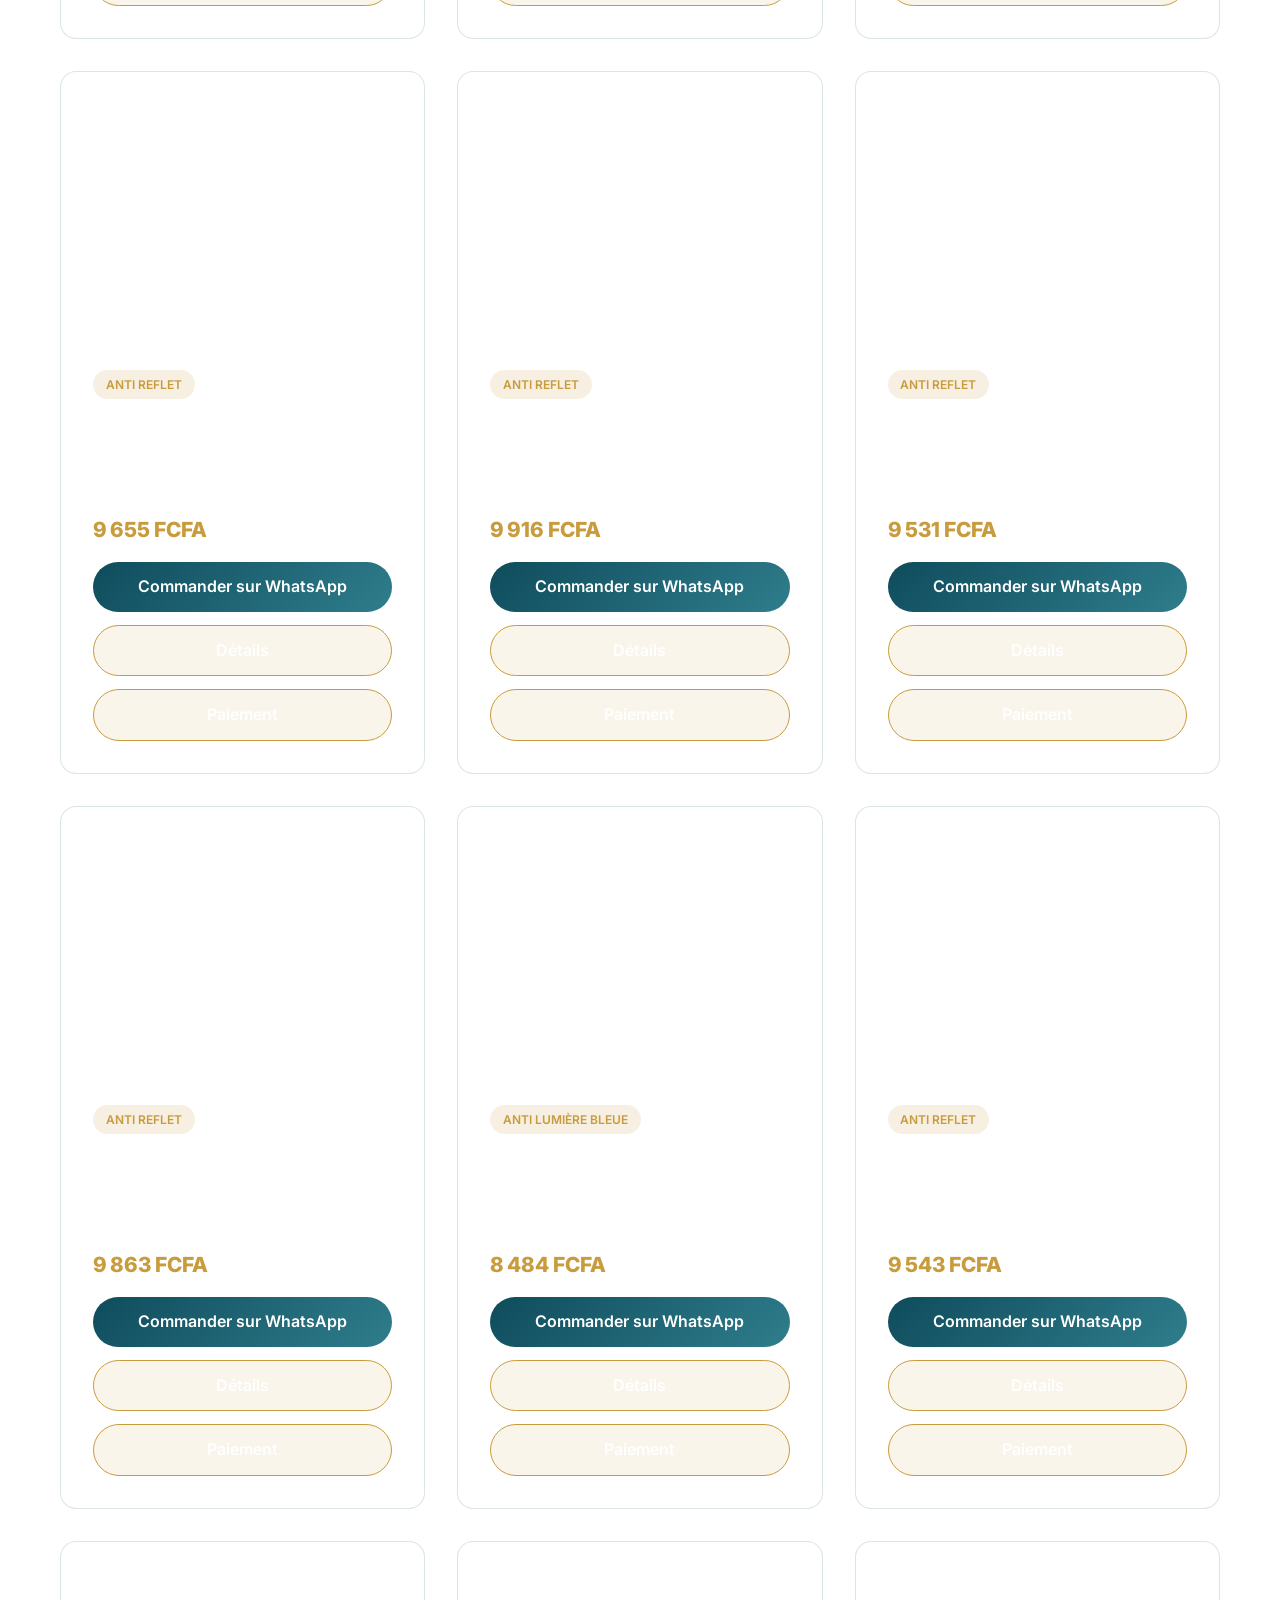
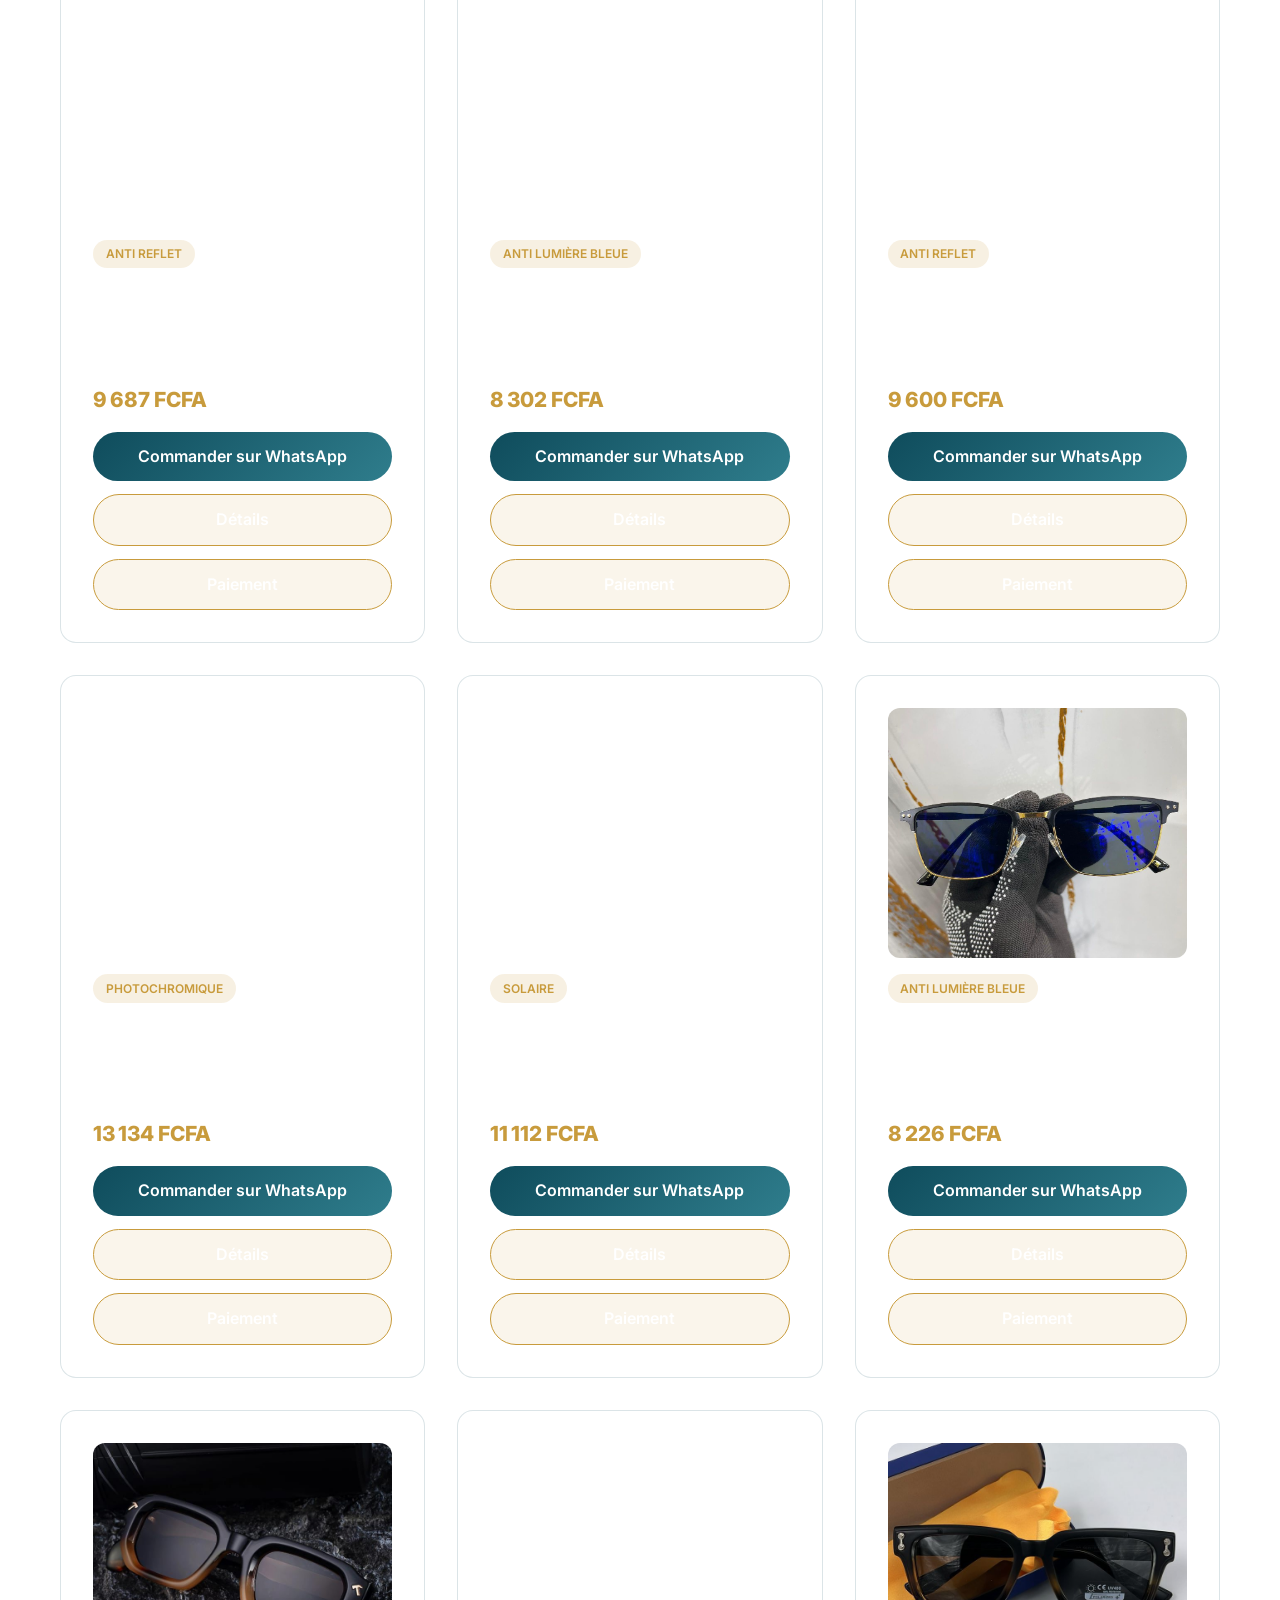
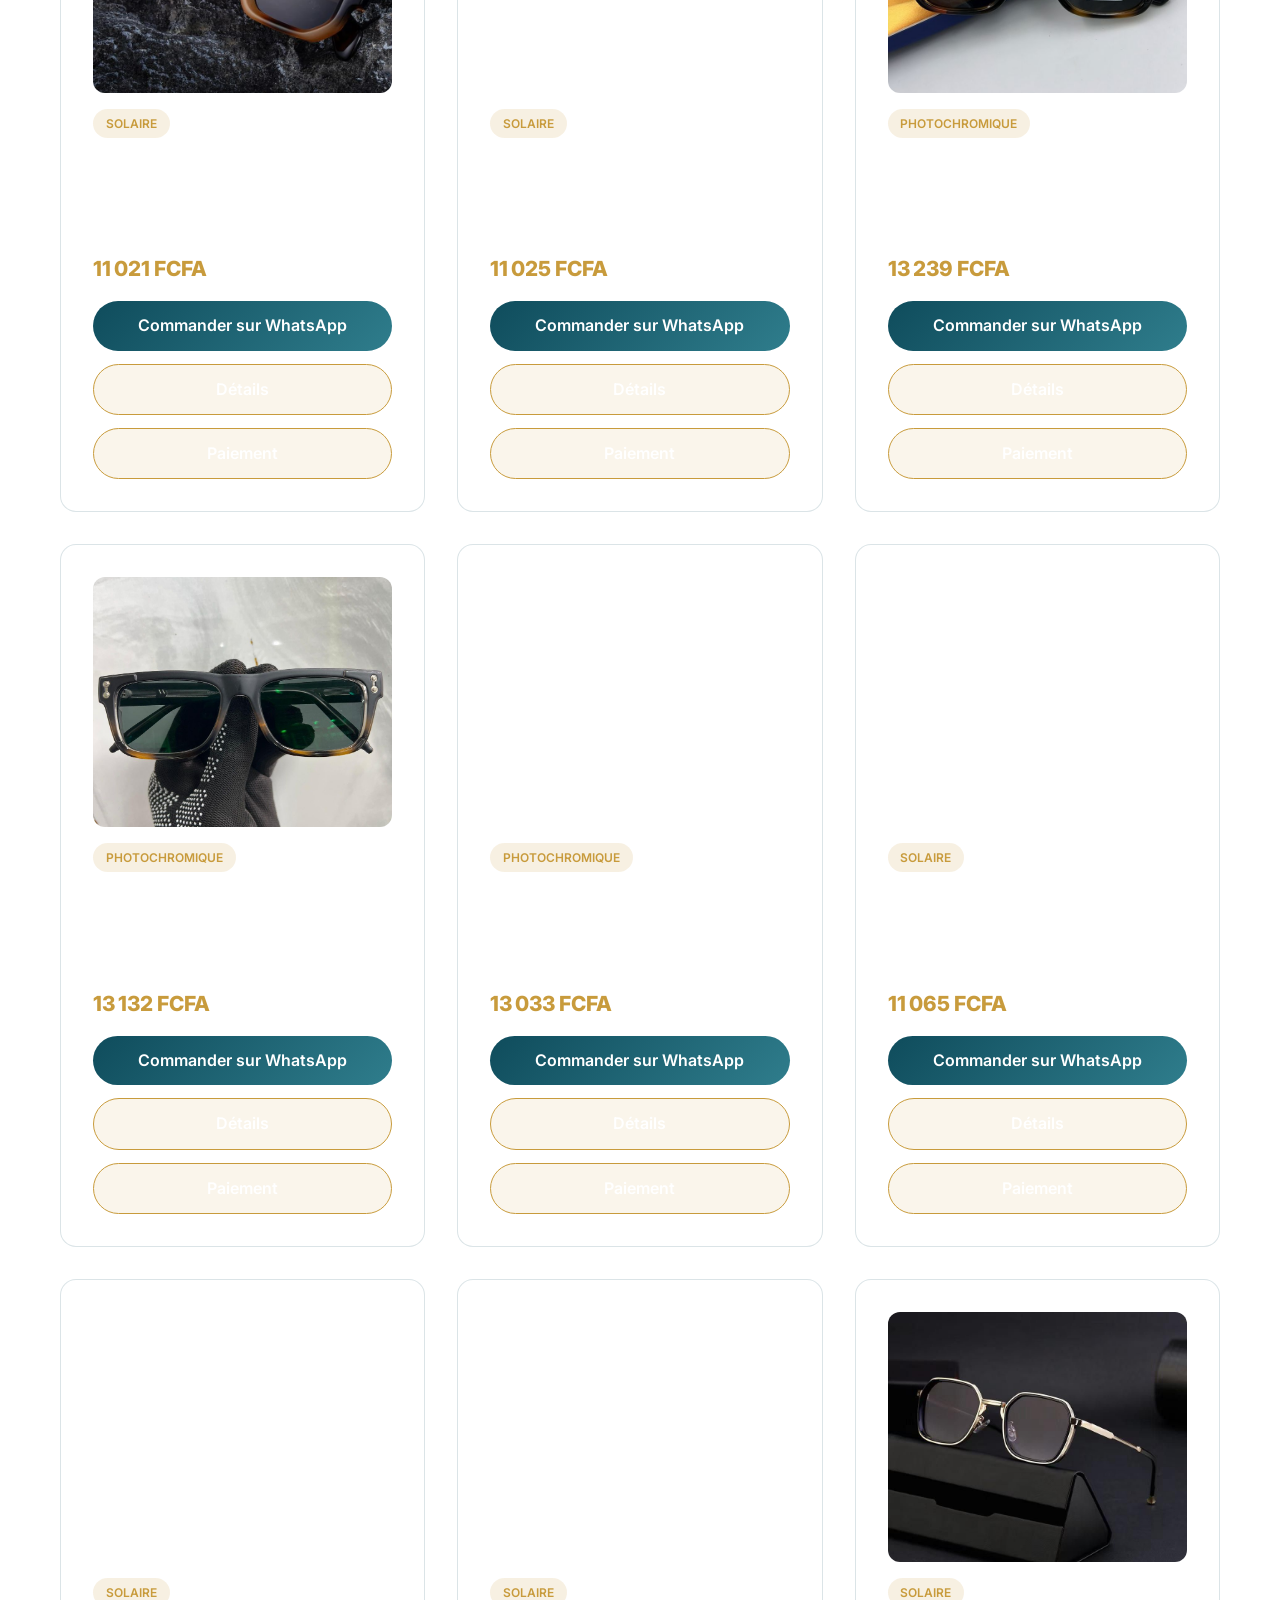
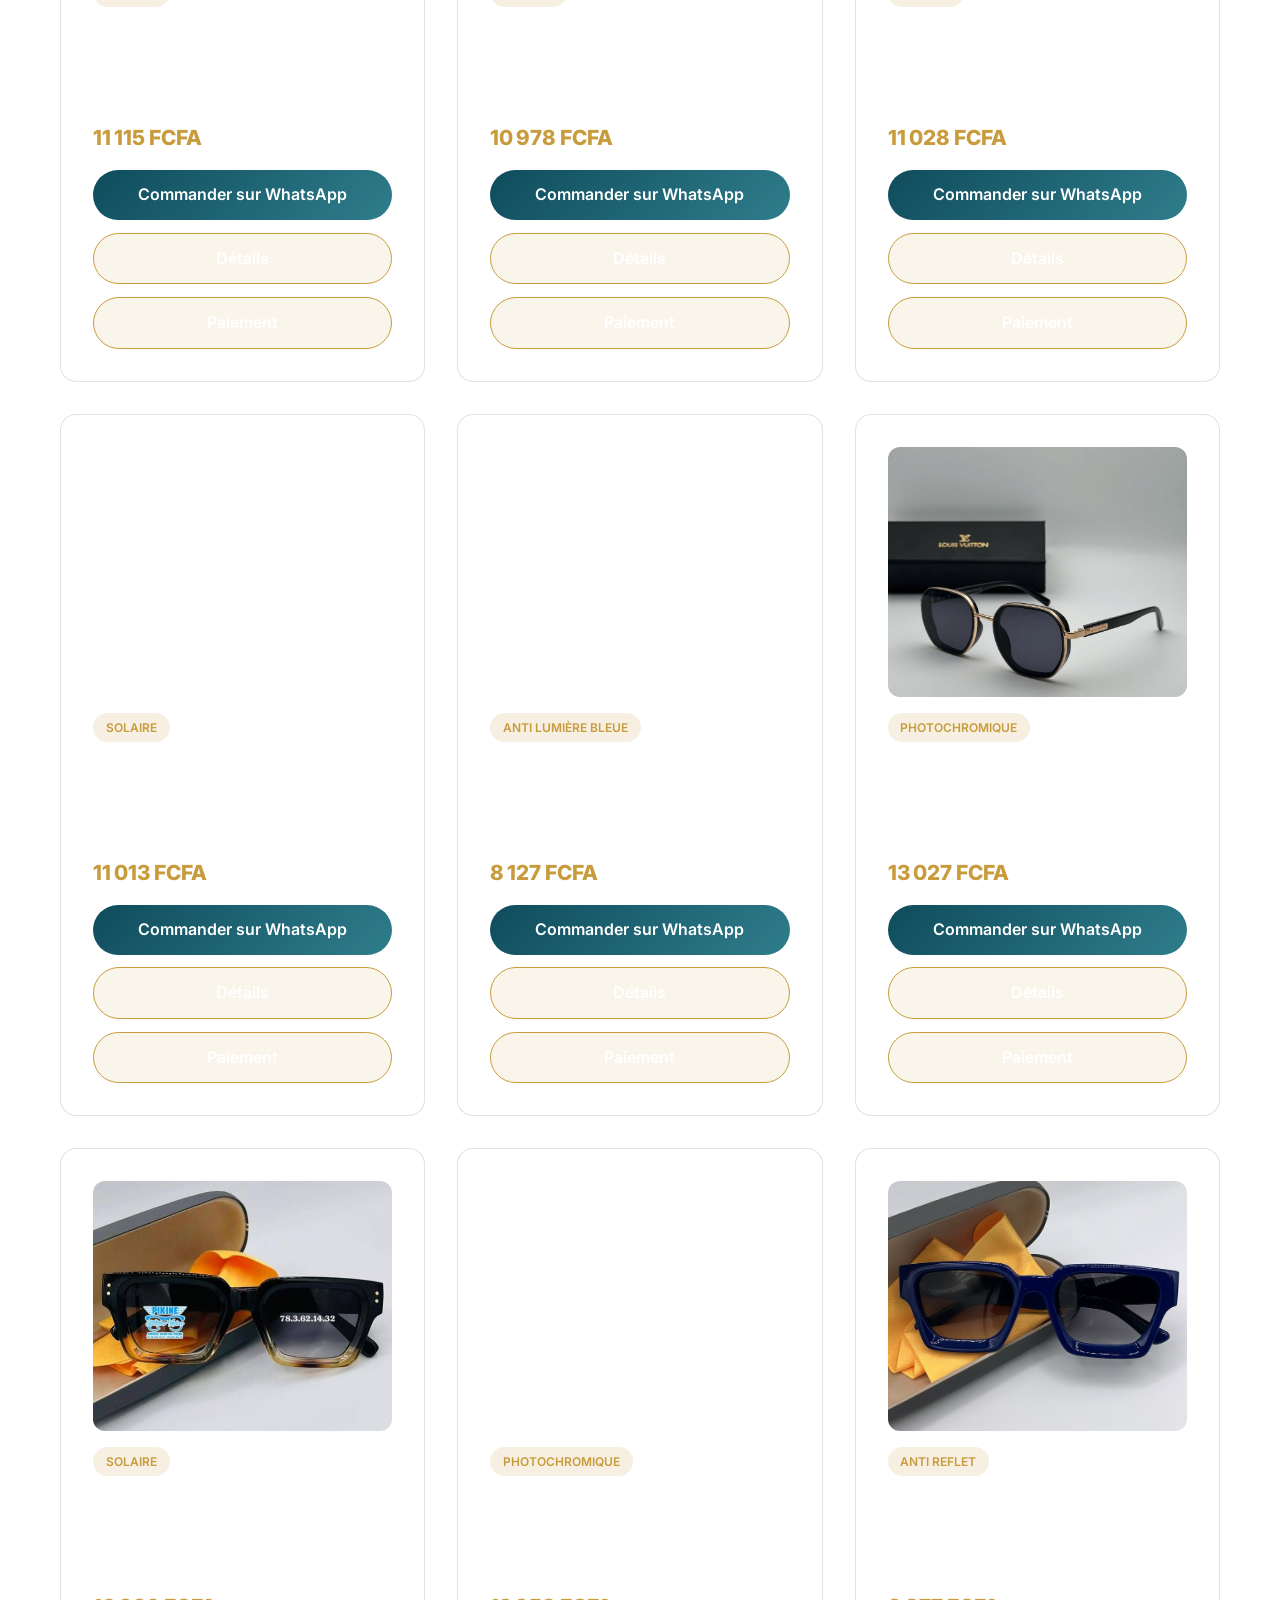
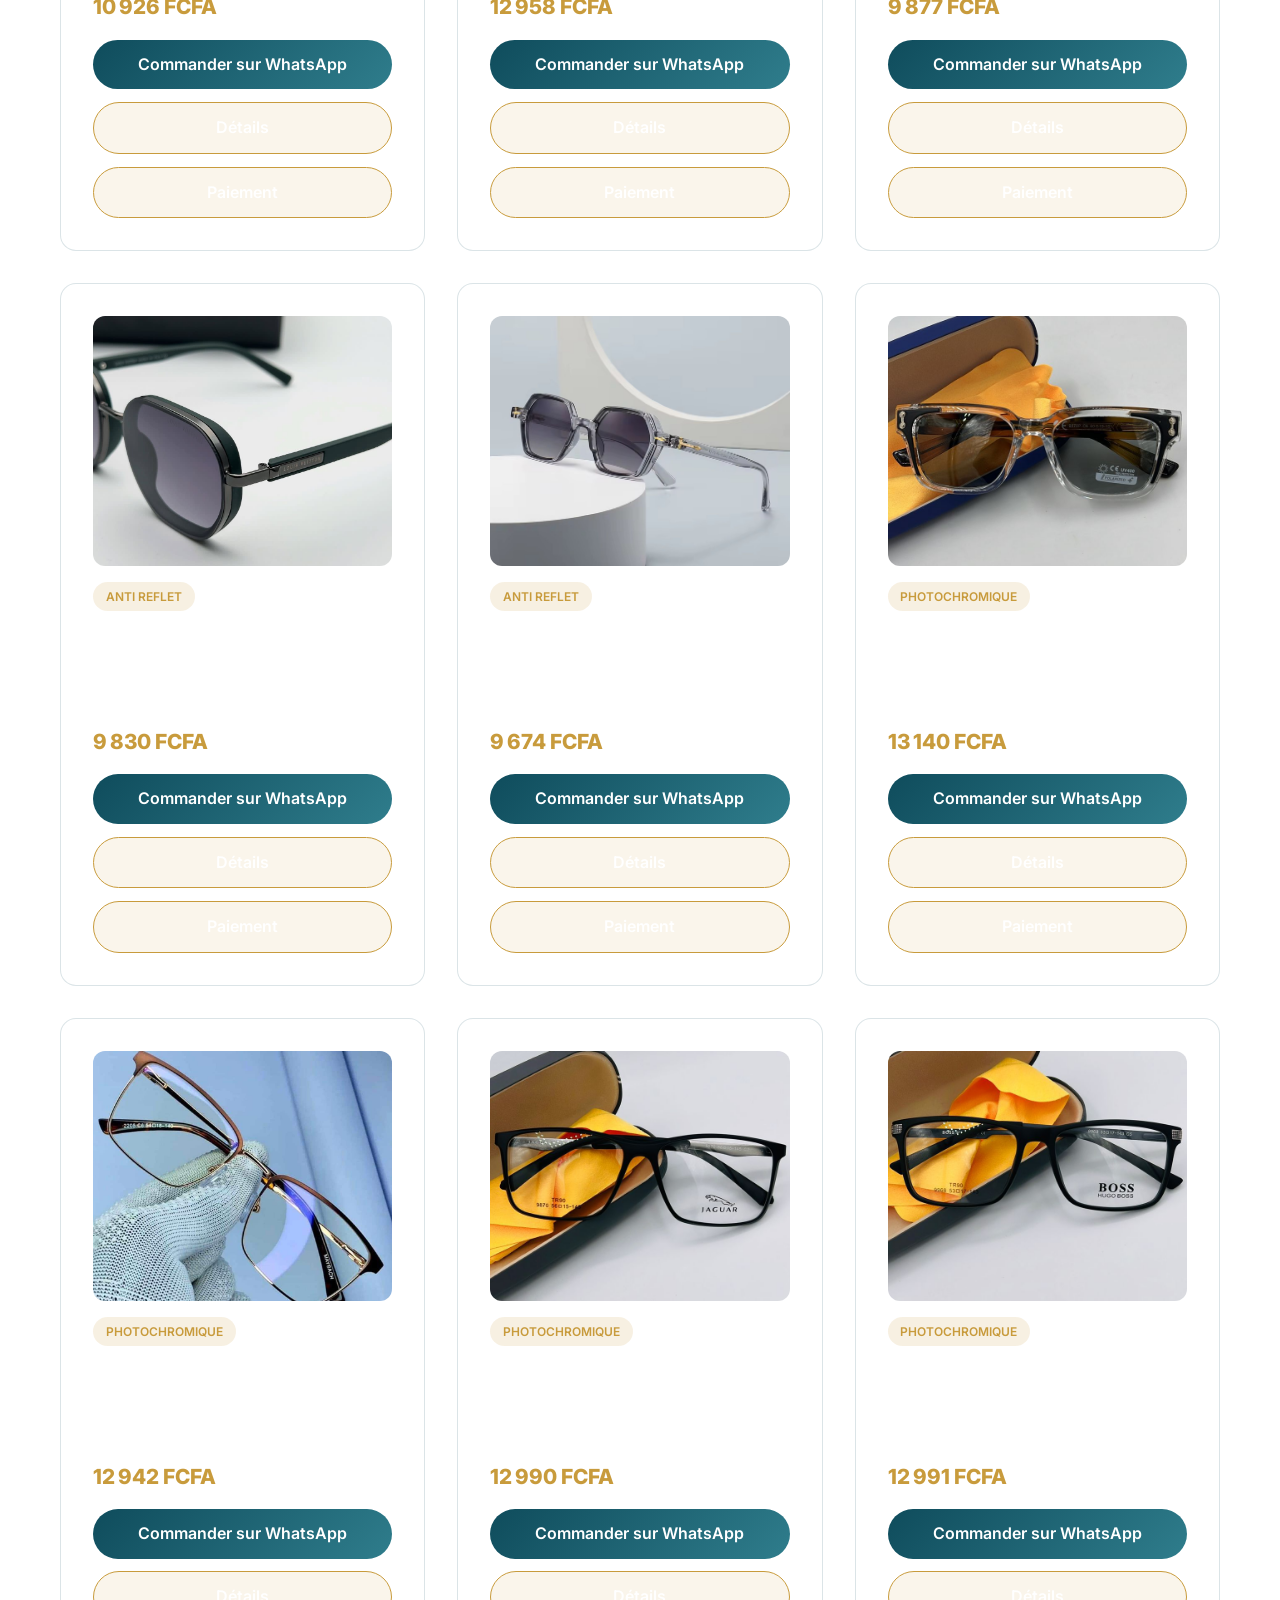
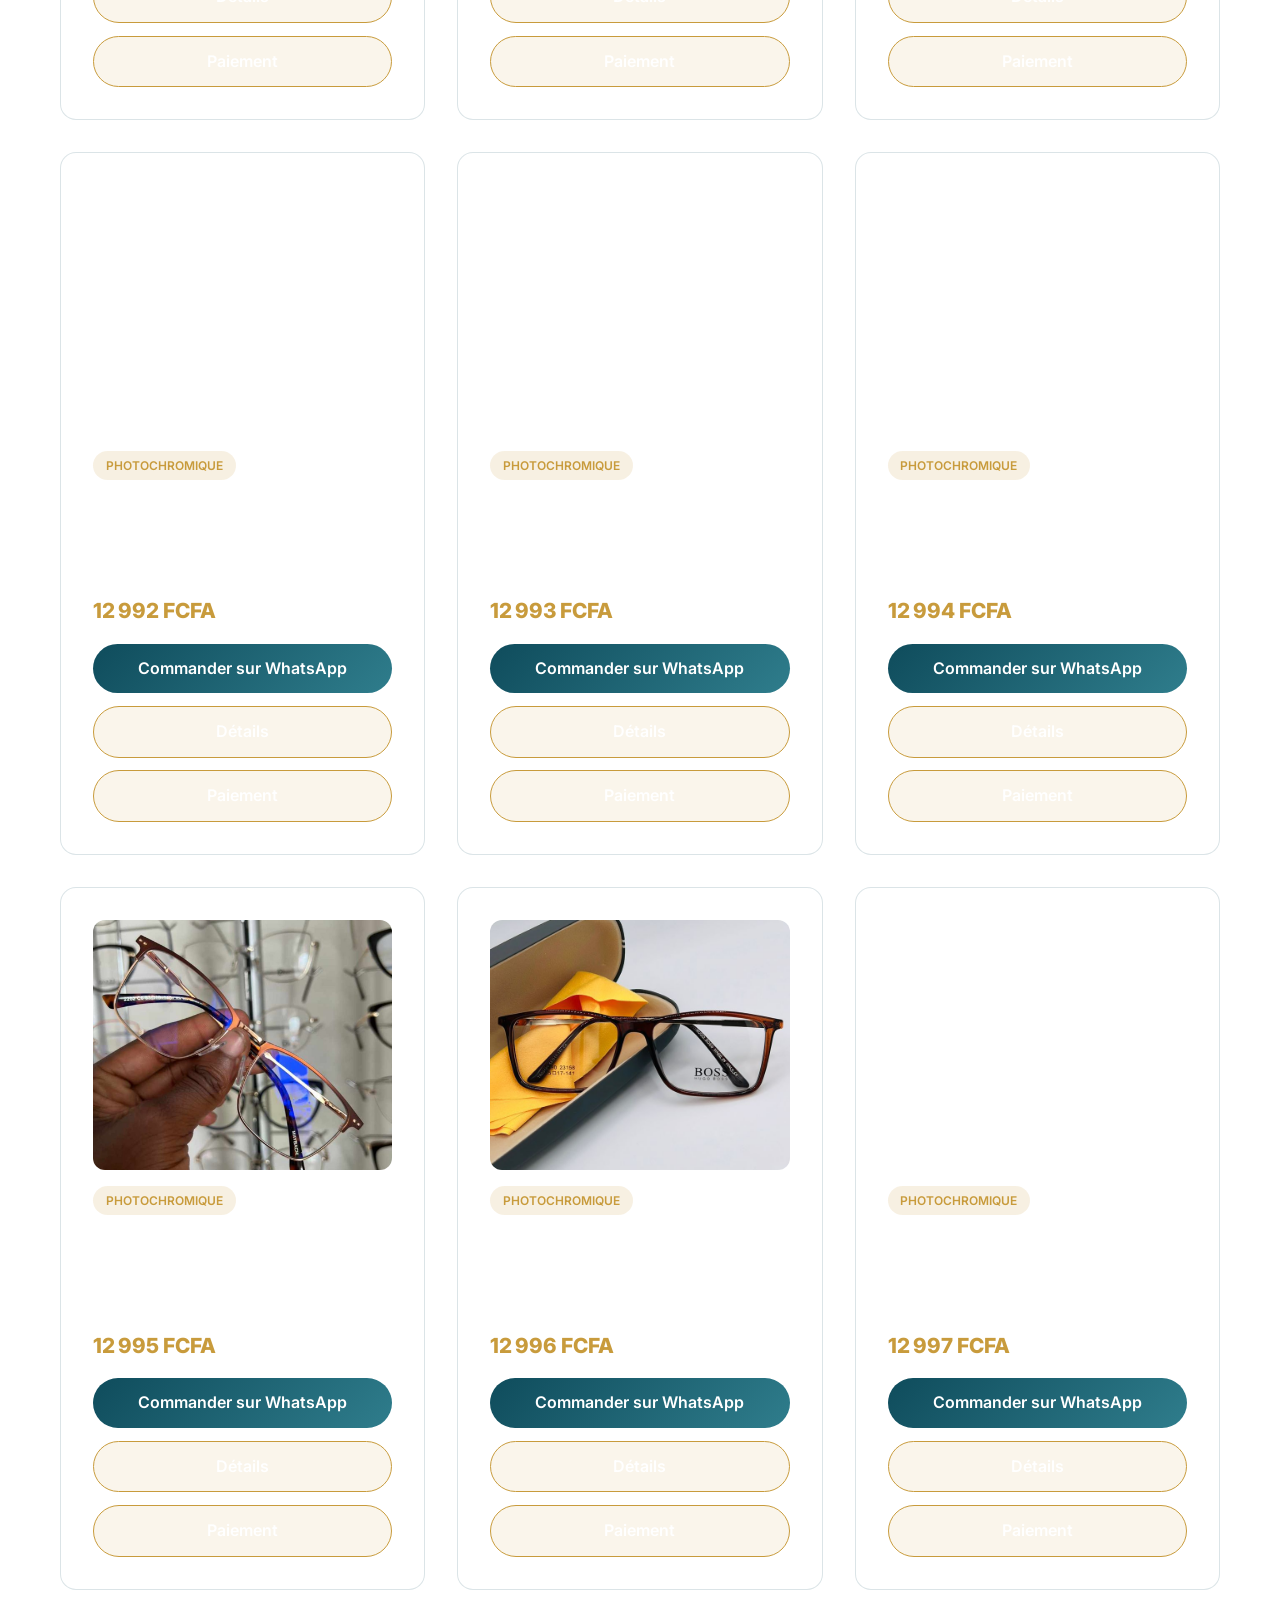
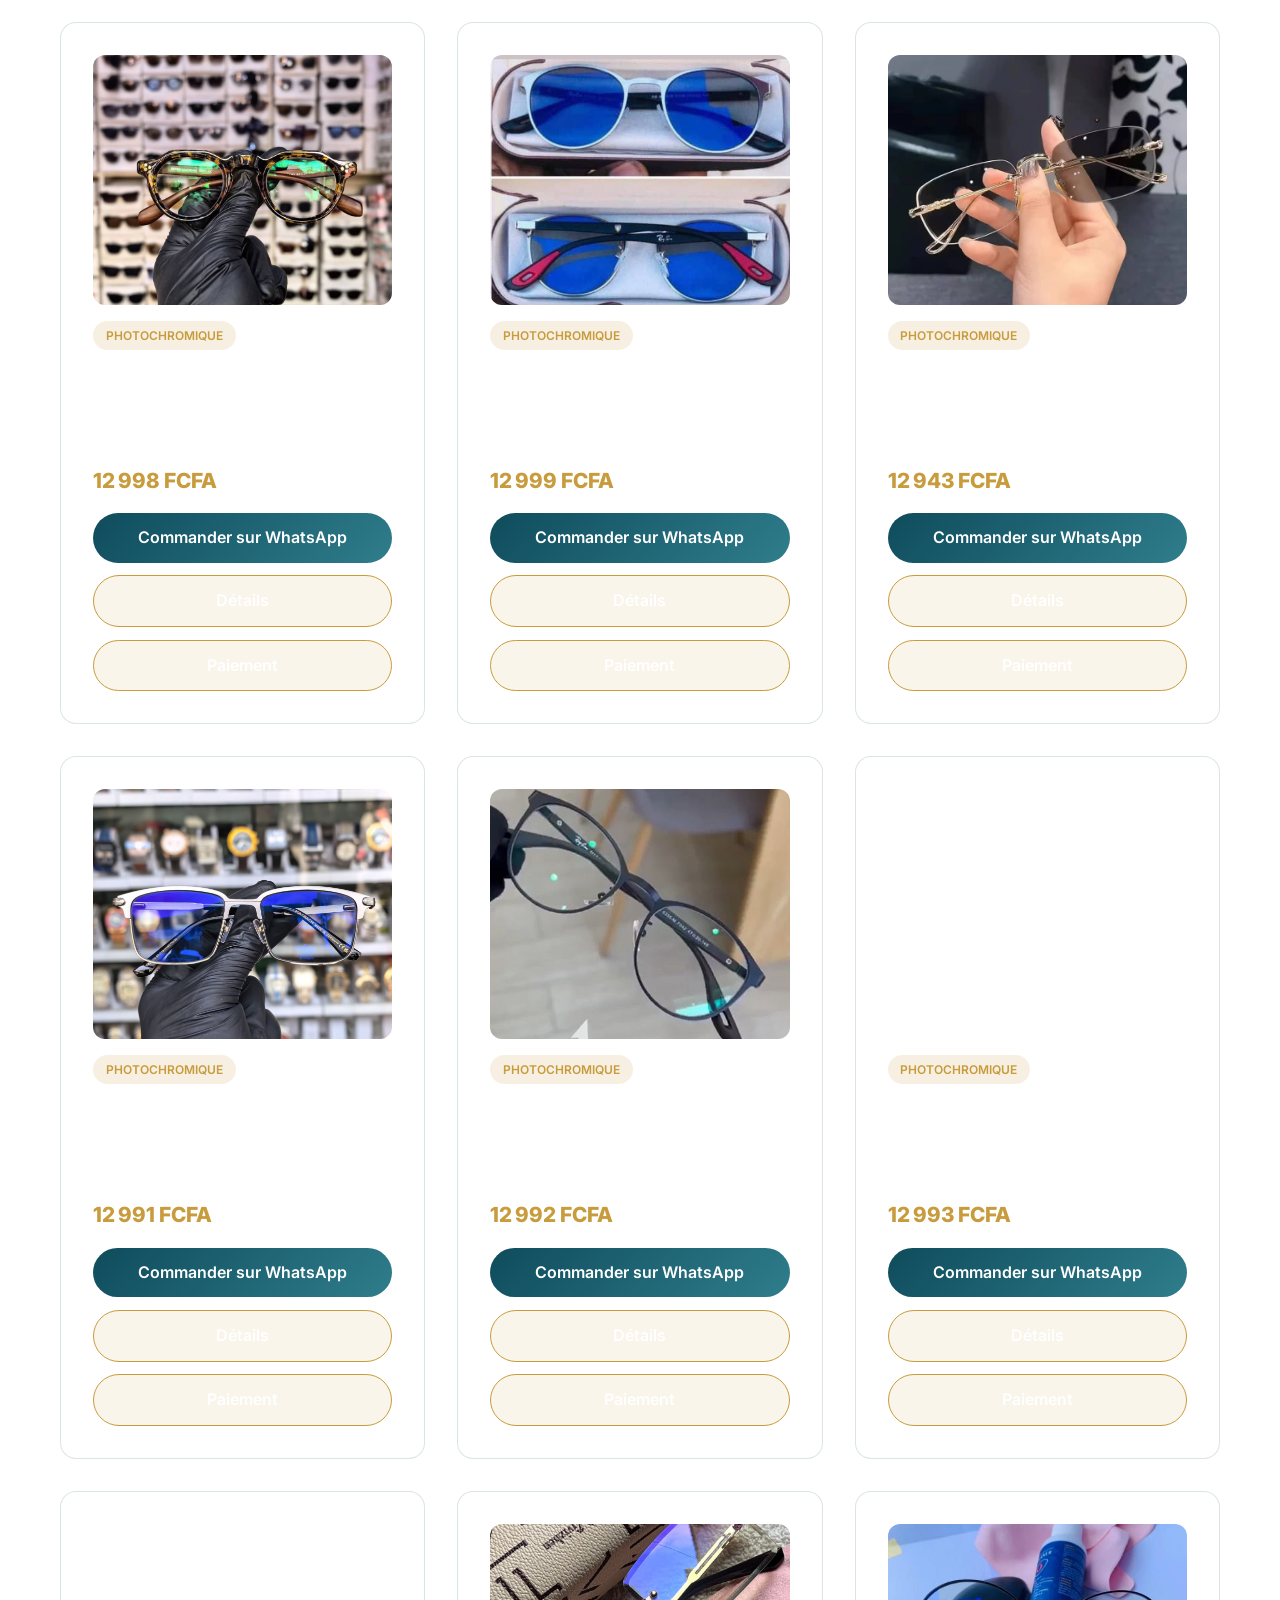
==== commit d446b90f: "update" ====
--- a/index.html
+++ b/index.html
@@ -62,7 +62,7 @@
       </div>
       <div class="hero-media">
         <div class="hero-media-deco"></div>
-        <img src="assets/banners/banner-main1.png" alt="Lunettes premium Pikine Optique" />
+        <img src="assets/banners/banner-main1.png" alt="Lunettes premium Pikine Optique" decoding="async" fetchpriority="high" />
         <div class="hero-scroll">
           <span></span>
           <small>Faites défiler</small>
--- a/css/main.css
+++ b/css/main.css
@@ -1021,29 +1021,62 @@
 }
 
 @media (max-width: 768px) {
+    .site-header {
+        padding: 0.75rem 0;
+    }
+
+    .header-inner {
+        gap: 0.75rem;
+    }
+
+    .site-nav {
+        display: flex;
+        flex-wrap: wrap;
+        justify-content: center;
+        gap: 0.75rem;
+        padding-top: 0.75rem;
+    }
+
+    .site-nav a {
+        white-space: nowrap;
+        font-size: 0.95rem;
+        padding: 0.35rem 0;
+    }
+
     .hero {
         margin-top: 90px;
-        padding: 40px 0;
+        padding: 35px 0;
+        min-height: auto;
     }
 
     .hero h1 {
-        font-size: 2rem;
+        font-size: clamp(2rem, 6vw, 2.8rem);
     }
 
     .hero > p {
         font-size: 1rem;
+        max-width: 100%;
     }
 
     .hero-highlight {
         grid-template-columns: 1fr;
     }
 
+    .hero-media {
+        min-height: 320px;
+    }
+
+    .hero-media img {
+        width: 100%;
+        height: auto;
+    }
+
     .section {
-        padding: 60px 0;
+        padding: 55px 0;
     }
 
     .section-full {
-        padding: 80px 0;
+        padding: 70px 0;
     }
 
     .section-heading h2 {
@@ -1053,6 +1086,7 @@
     .product-toolbar {
         flex-direction: column;
         align-items: stretch;
+        gap: 1rem;
     }
 
     .filter-group {
@@ -1060,41 +1094,77 @@
         width: 100%;
     }
 
-    .cards-grid, .product-grid, .new-grid, .promotion-grid, .gallery-grid, .testimonial-grid {
+    .filter-group label {
+        width: 100%;
+    }
+
+    .filter-group select,
+    .filter-group input {
+        width: 100%;
+    }
+
+    .cards-grid,
+    .product-grid,
+    .new-grid,
+    .promotion-grid,
+    .gallery-grid,
+    .testimonial-grid {
         grid-template-columns: 1fr;
     }
 
     .contact-grid {
         grid-template-columns: 1fr;
-        gap: 2rem;
-    }
-
-    .site-nav {
-        display: none;
+        gap: 1.5rem;
     }
 
     .whatsapp-fab {
         width: 50px;
         height: 50px;
-        font-size: 0.7rem;
+        font-size: 0.75rem;
     }
 }
 
 @media (max-width: 480px) {
+    .site-header {
+        padding: 0.65rem 0;
+    }
+
     .header-inner {
         flex-direction: column;
+        align-items: stretch;
+    }
+
+    .site-nav {
+        justify-content: center;
+        gap: 0.6rem;
+        padding-top: 0.6rem;
+    }
+
+    .site-nav a {
+        font-size: 0.88rem;
+        padding: 0.4rem 0.5rem;
     }
 
     .brand img {
         height: 30px;
     }
 
+    .hero {
+        padding: 30px 0;
+        gap: 1.5rem;
+    }
+
     .hero h1 {
-        font-size: 1.6rem;
+        font-size: 1.7rem;
+    }
+
+    .hero > p {
+        font-size: 0.98rem;
     }
 
     .hero-actions {
         flex-direction: column;
+        gap: 0.8rem;
     }
 
     .hero-actions .btn {
@@ -1105,8 +1175,28 @@
         font-size: 1.5rem;
     }
 
+    .section {
+        padding: 50px 0;
+    }
+
     .form-grid {
         grid-template-columns: 1fr;
+    }
+
+    .gallery-grid {
+        grid-template-columns: 1fr;
+    }
+
+    .gallery-item {
+        min-height: 240px;
+    }
+
+    .product-card .actions {
+        flex-direction: column;
+    }
+
+    .product-card img {
+        min-height: 220px;
     }
 
     .whatsapp-fab {
@@ -1116,8 +1206,9 @@
         height: 45px;
     }
 
-    .product-card .actions {
+    .footer-inner {
         flex-direction: column;
+        align-items: center;
     }
 }
 
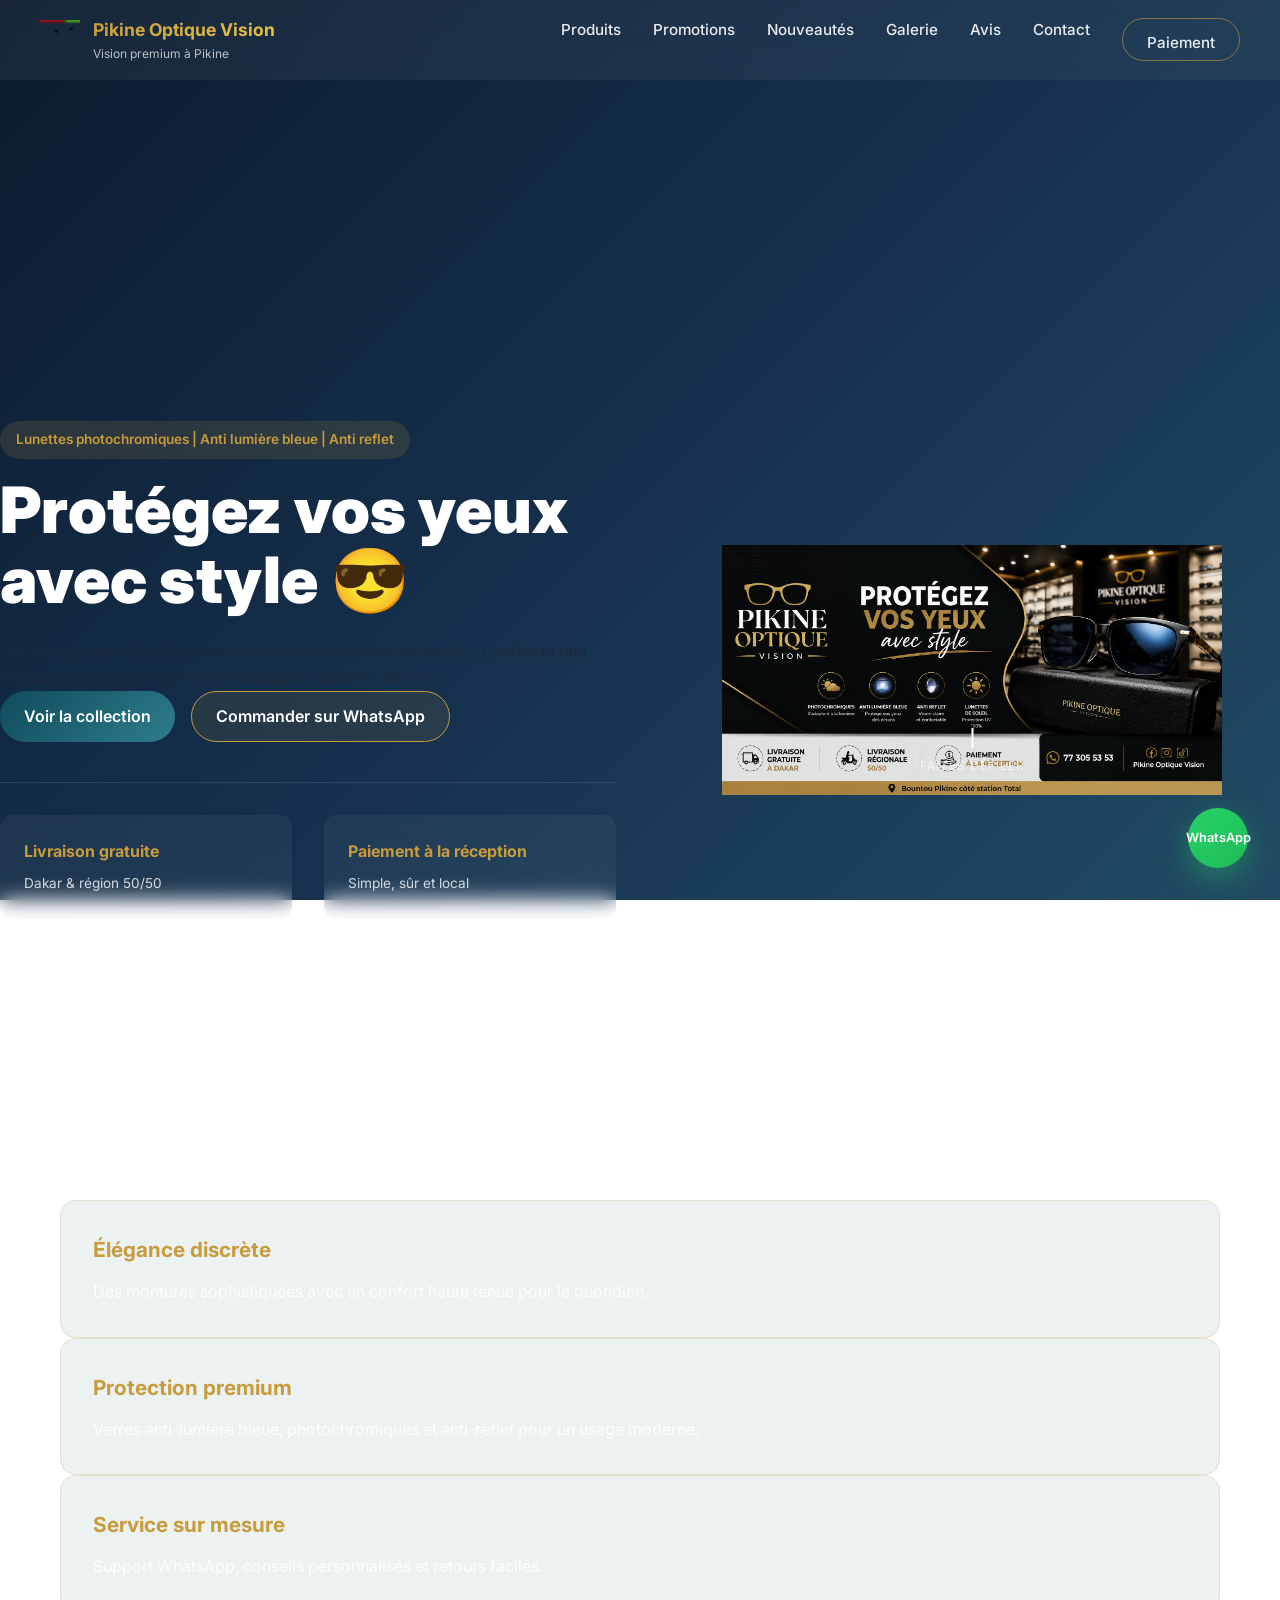
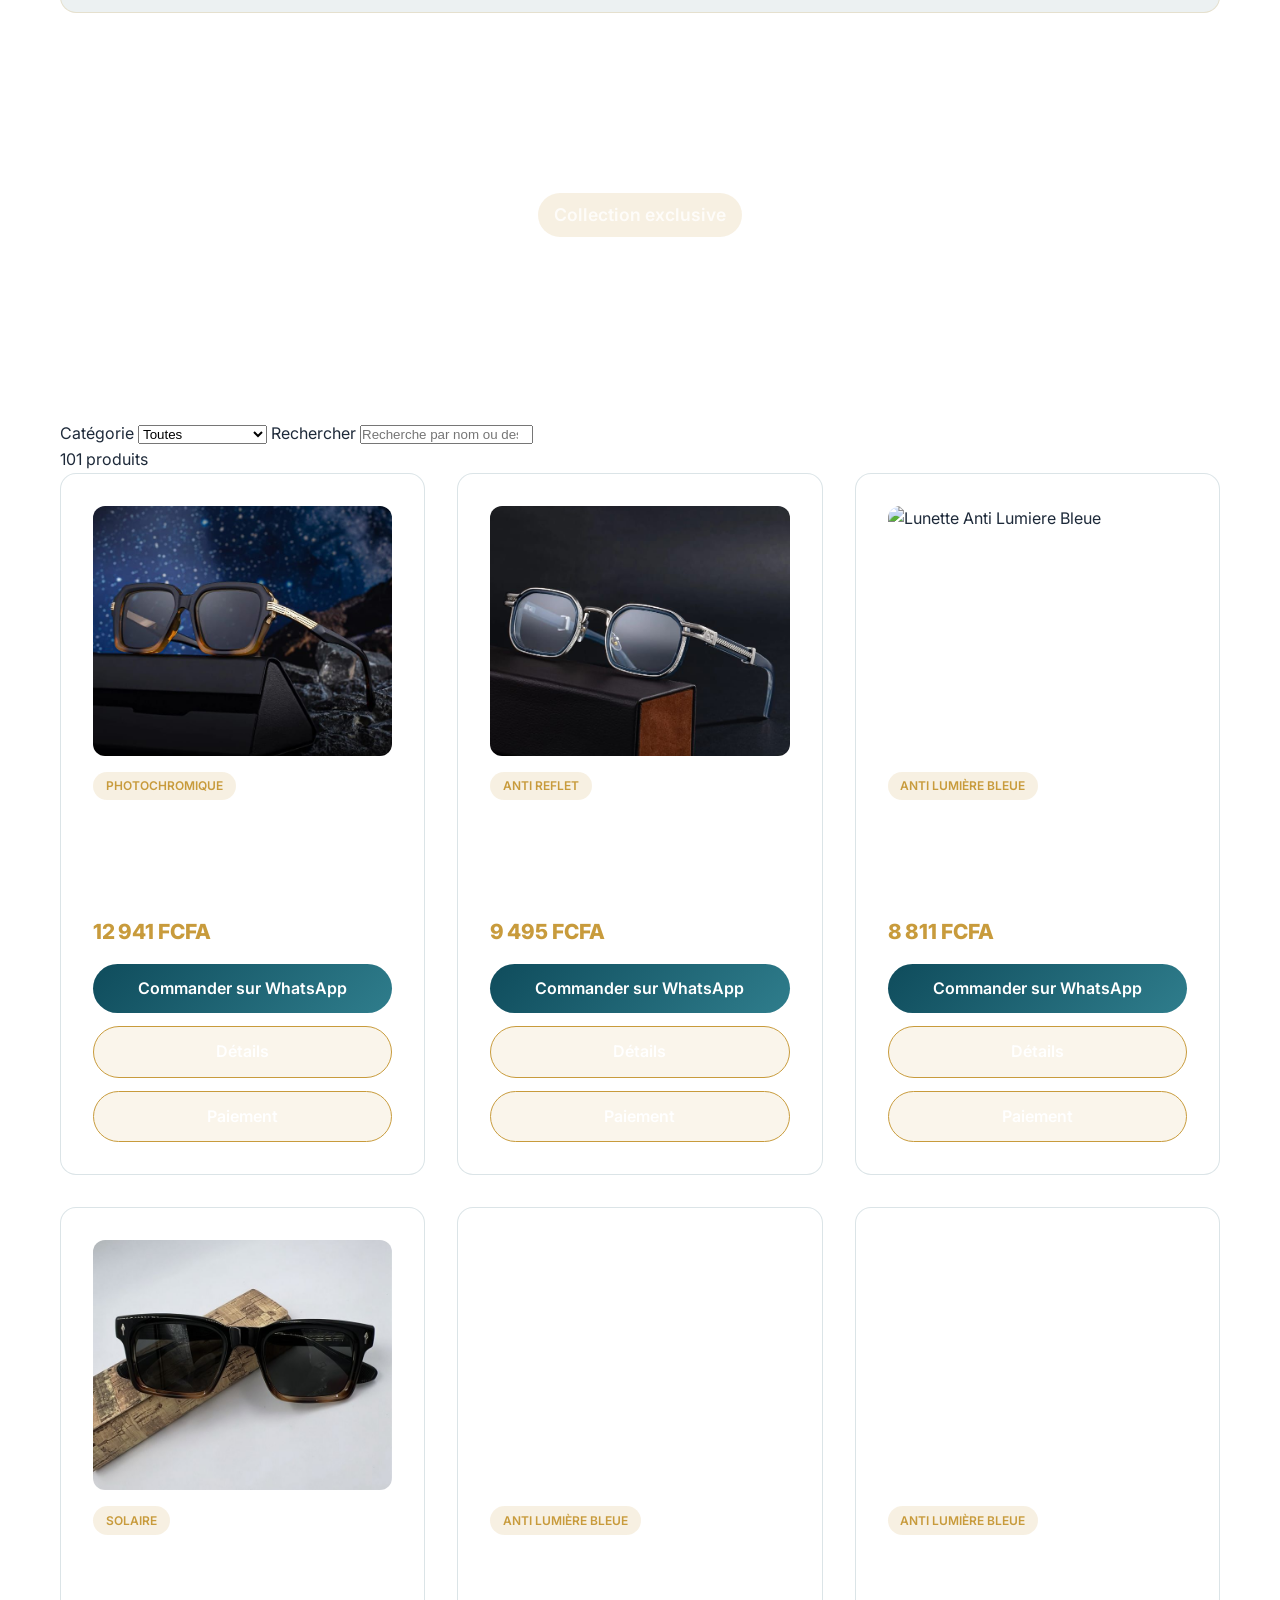
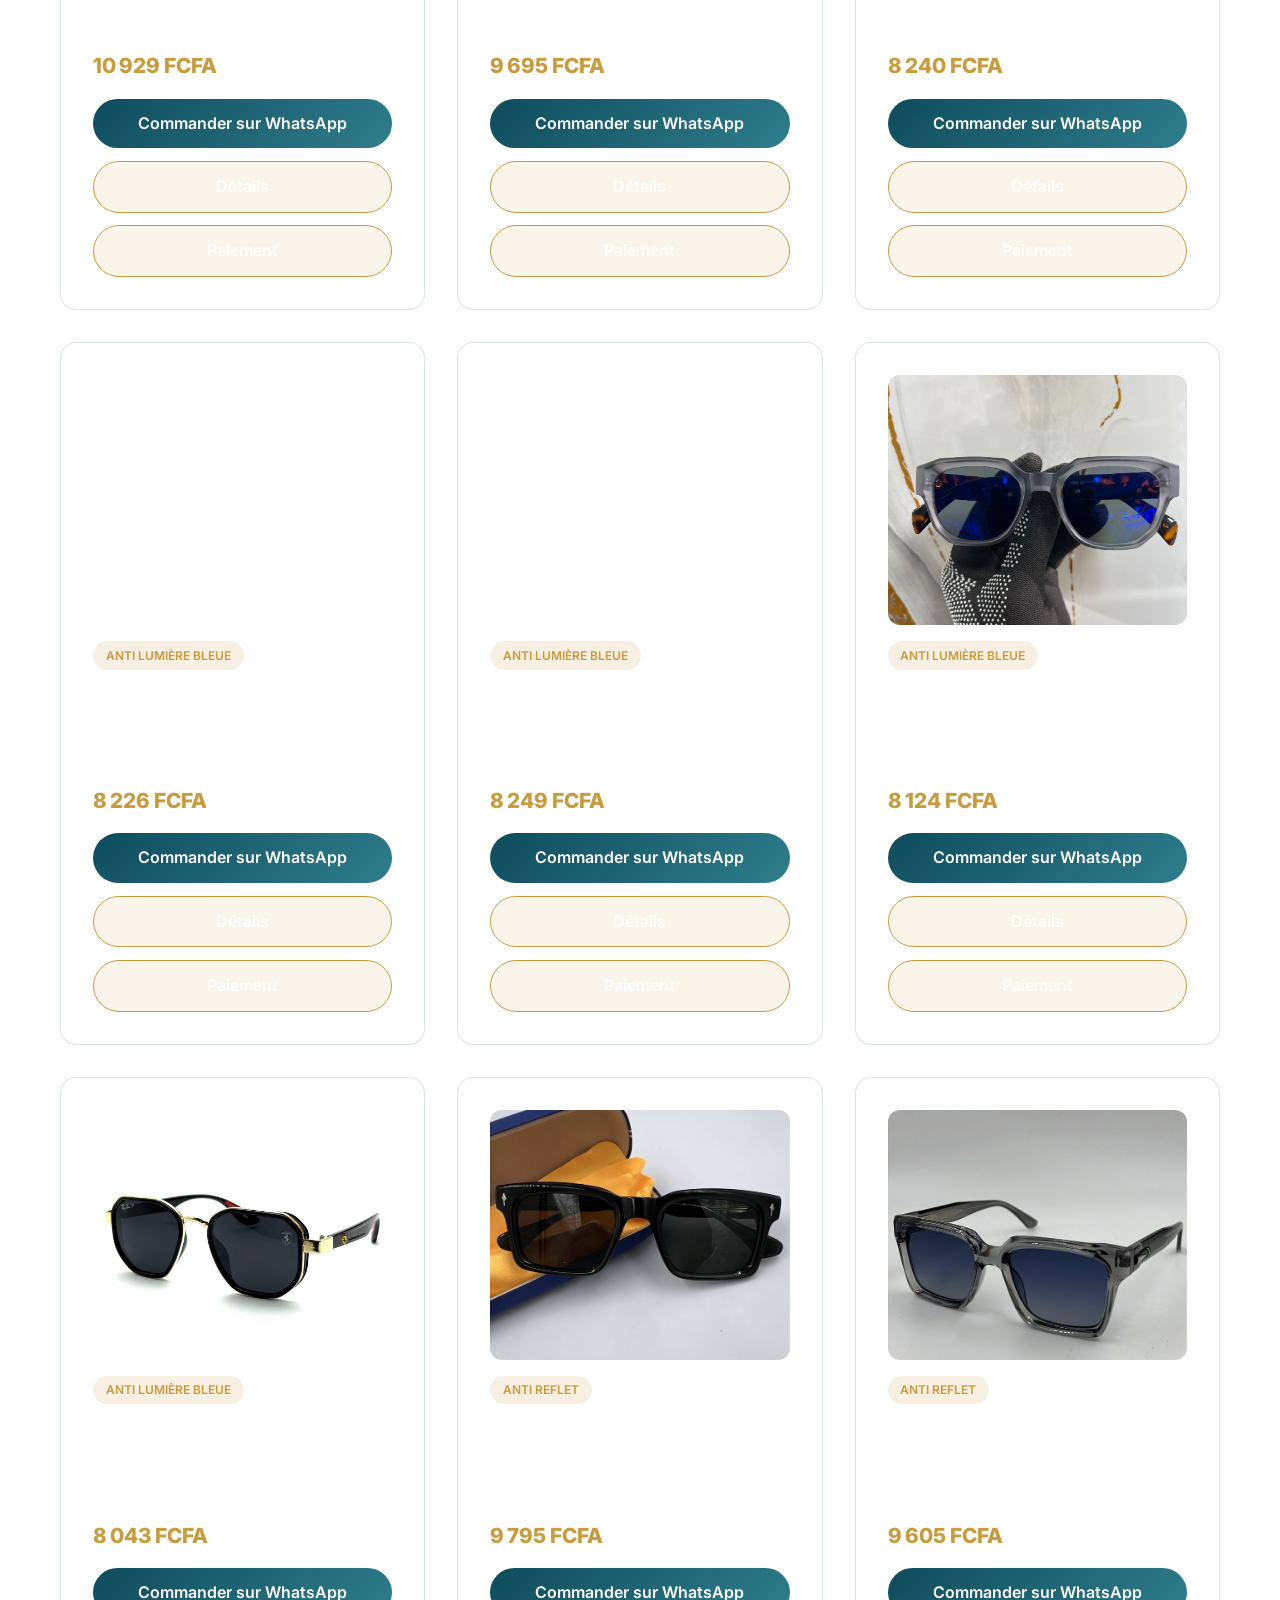
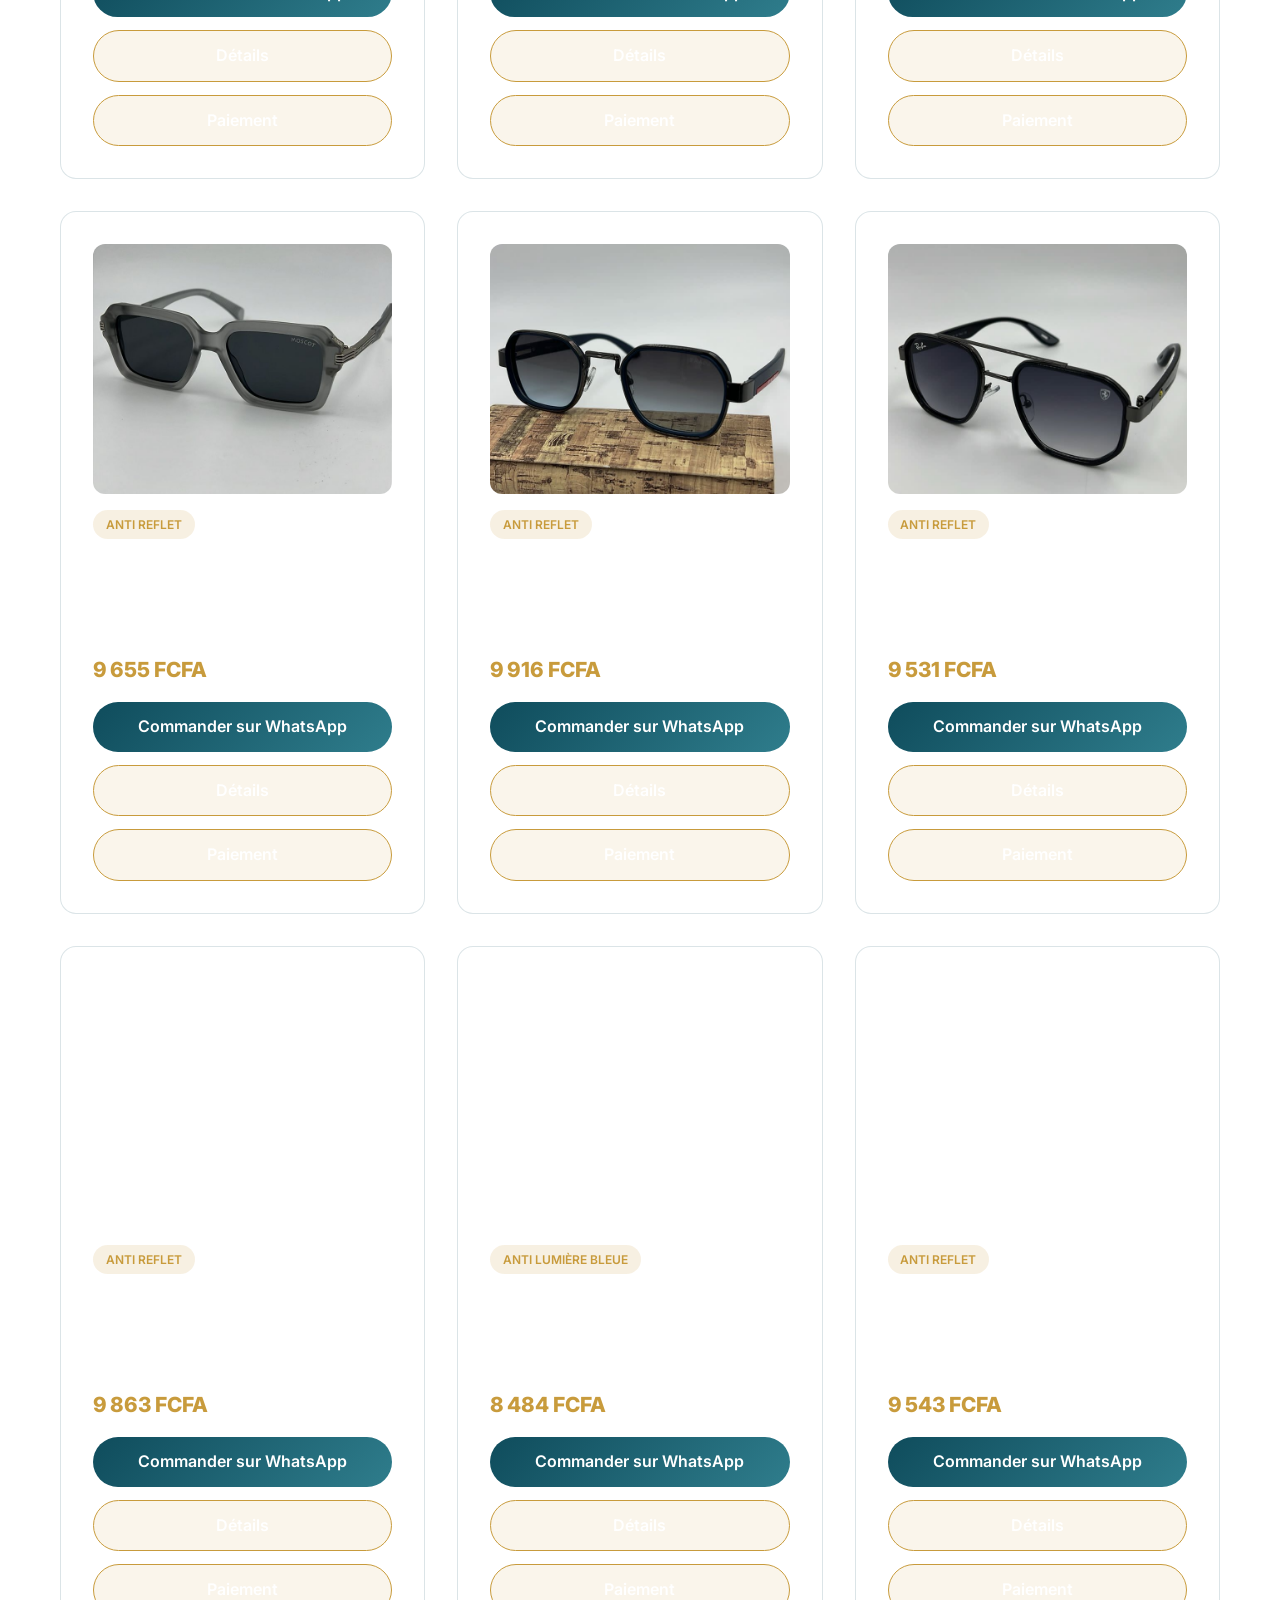
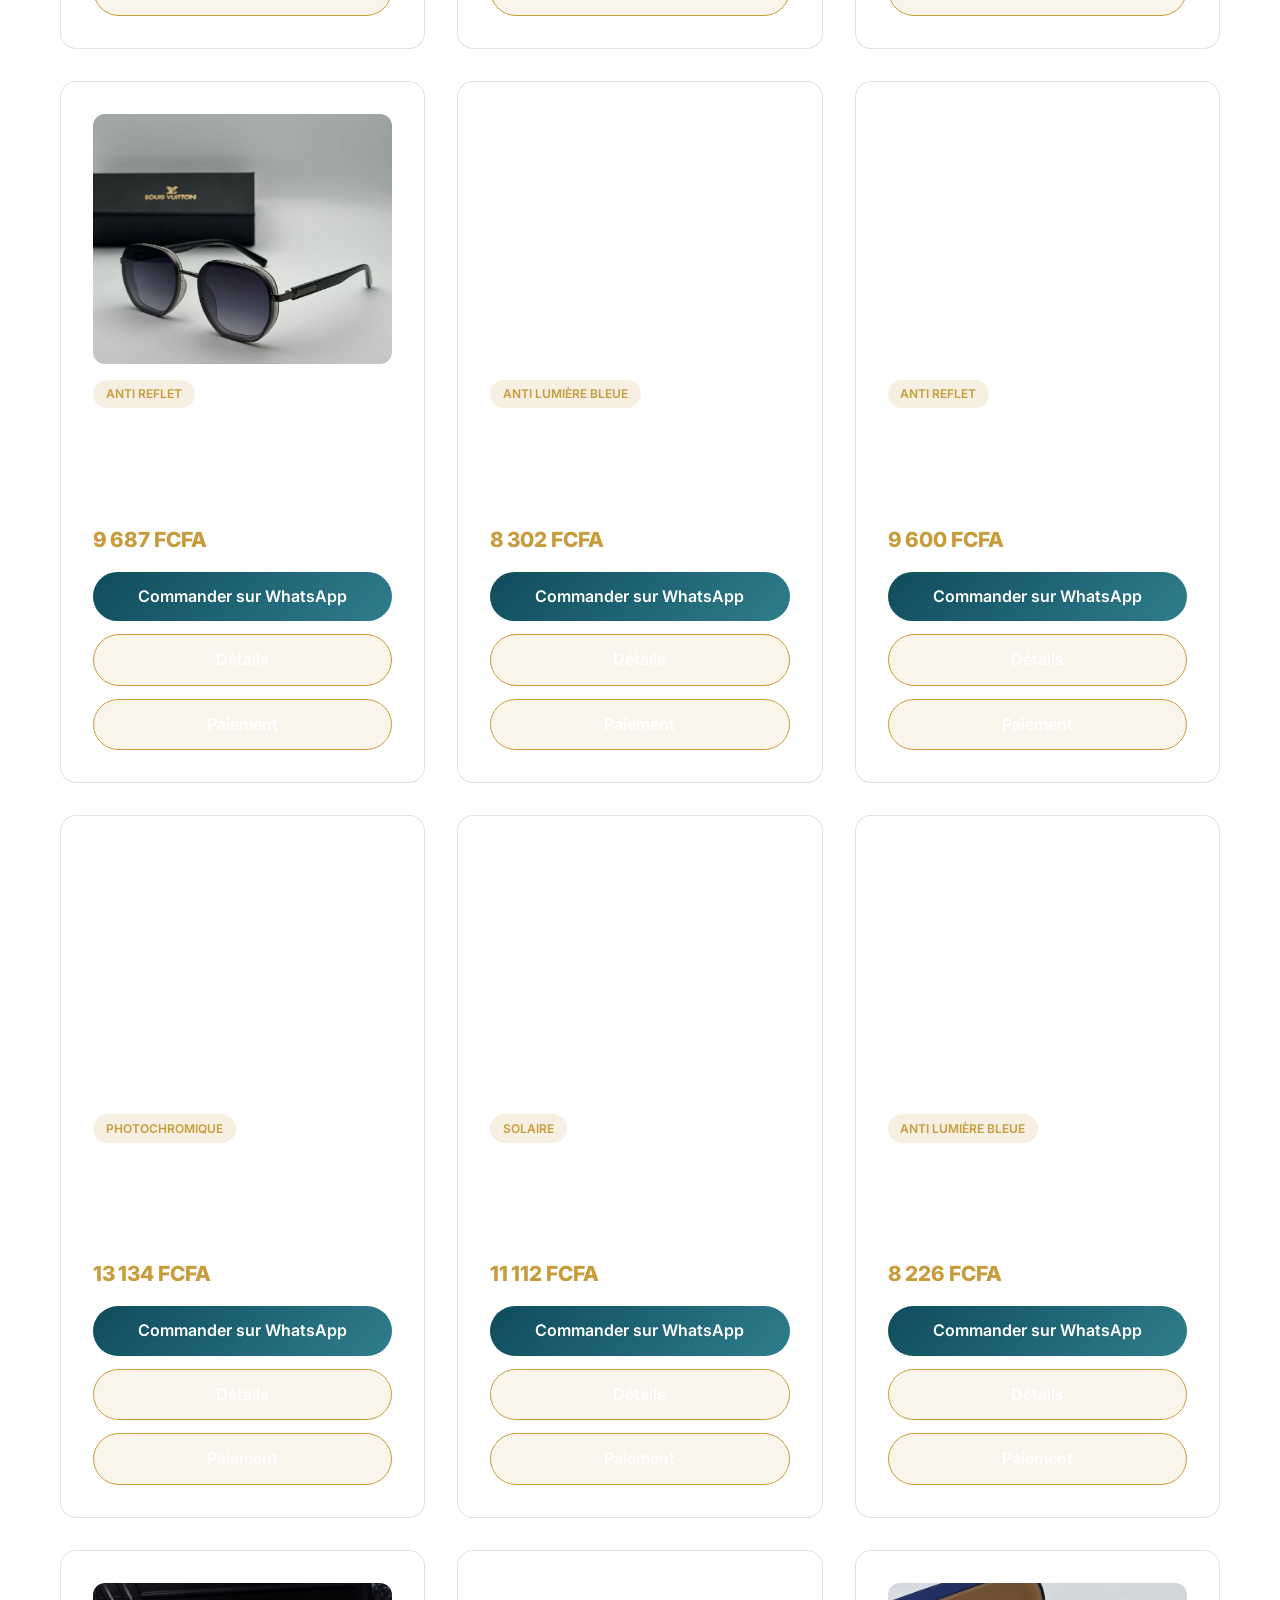
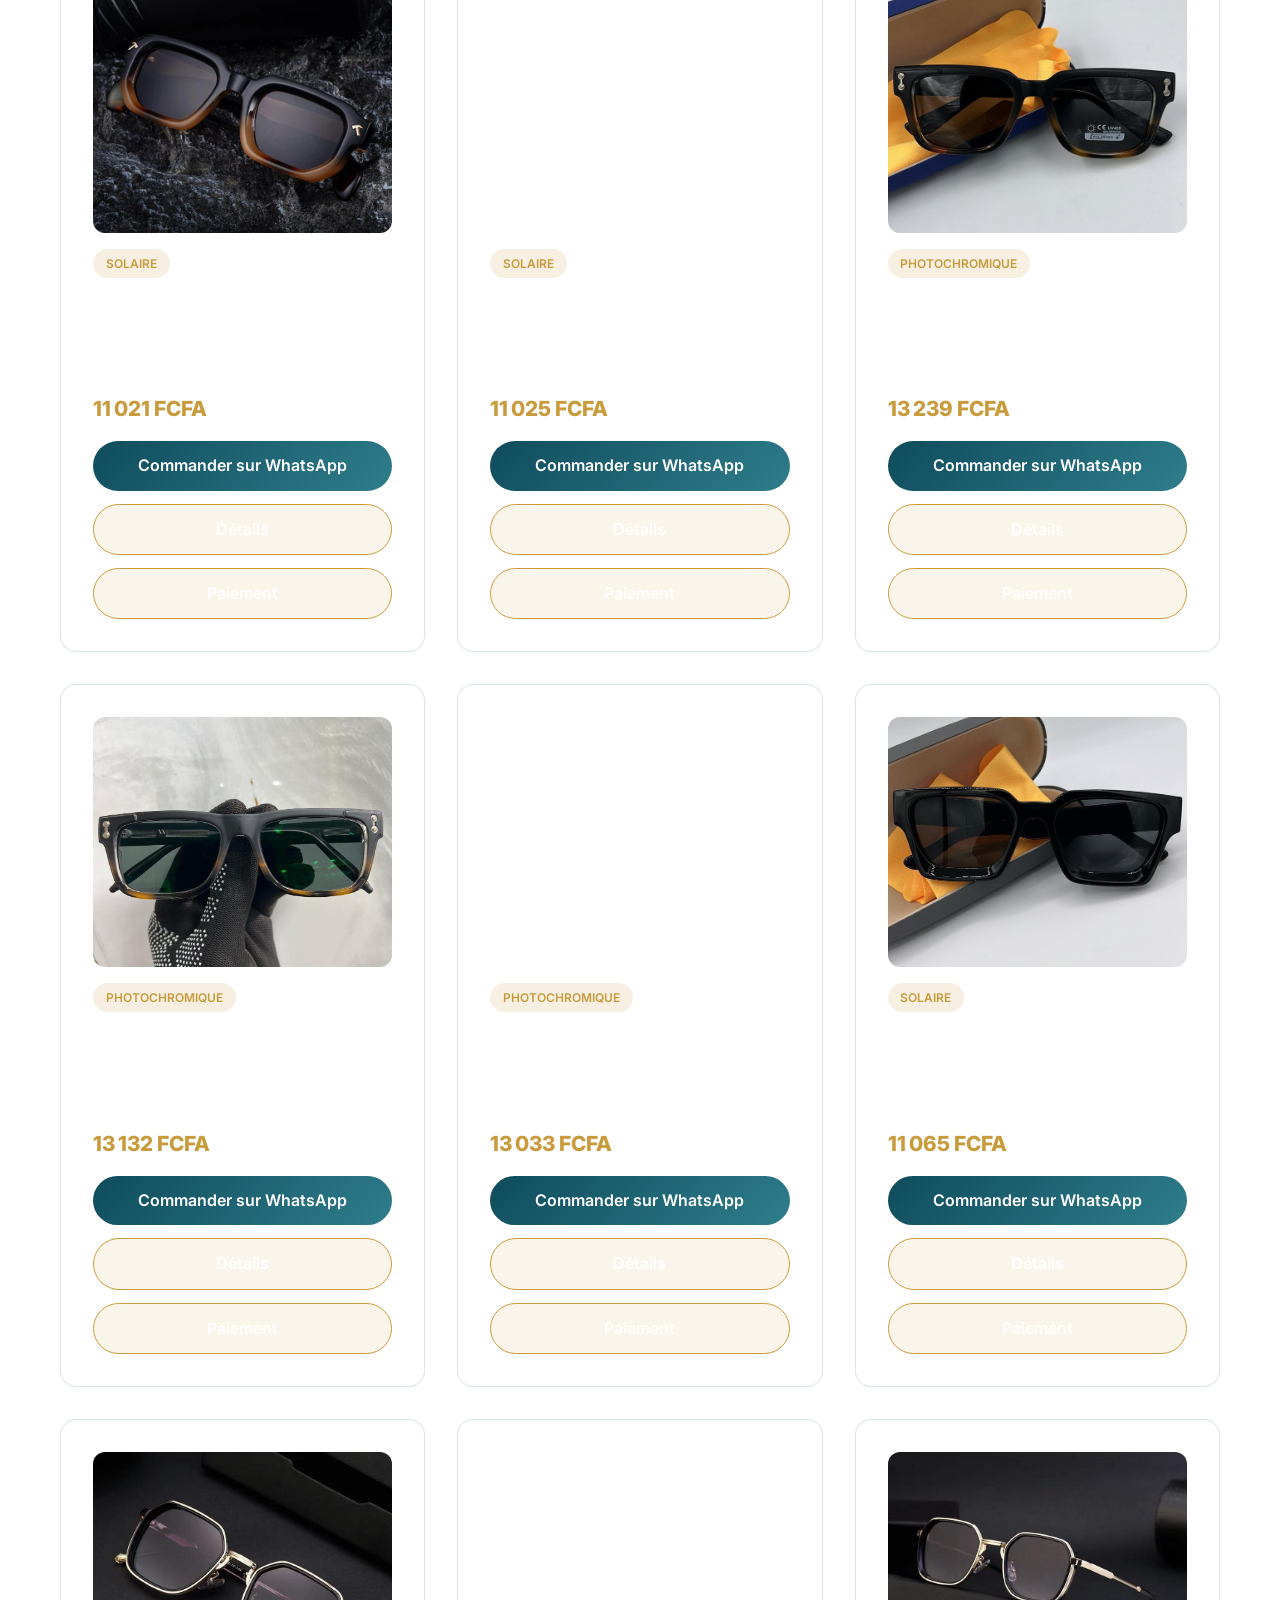
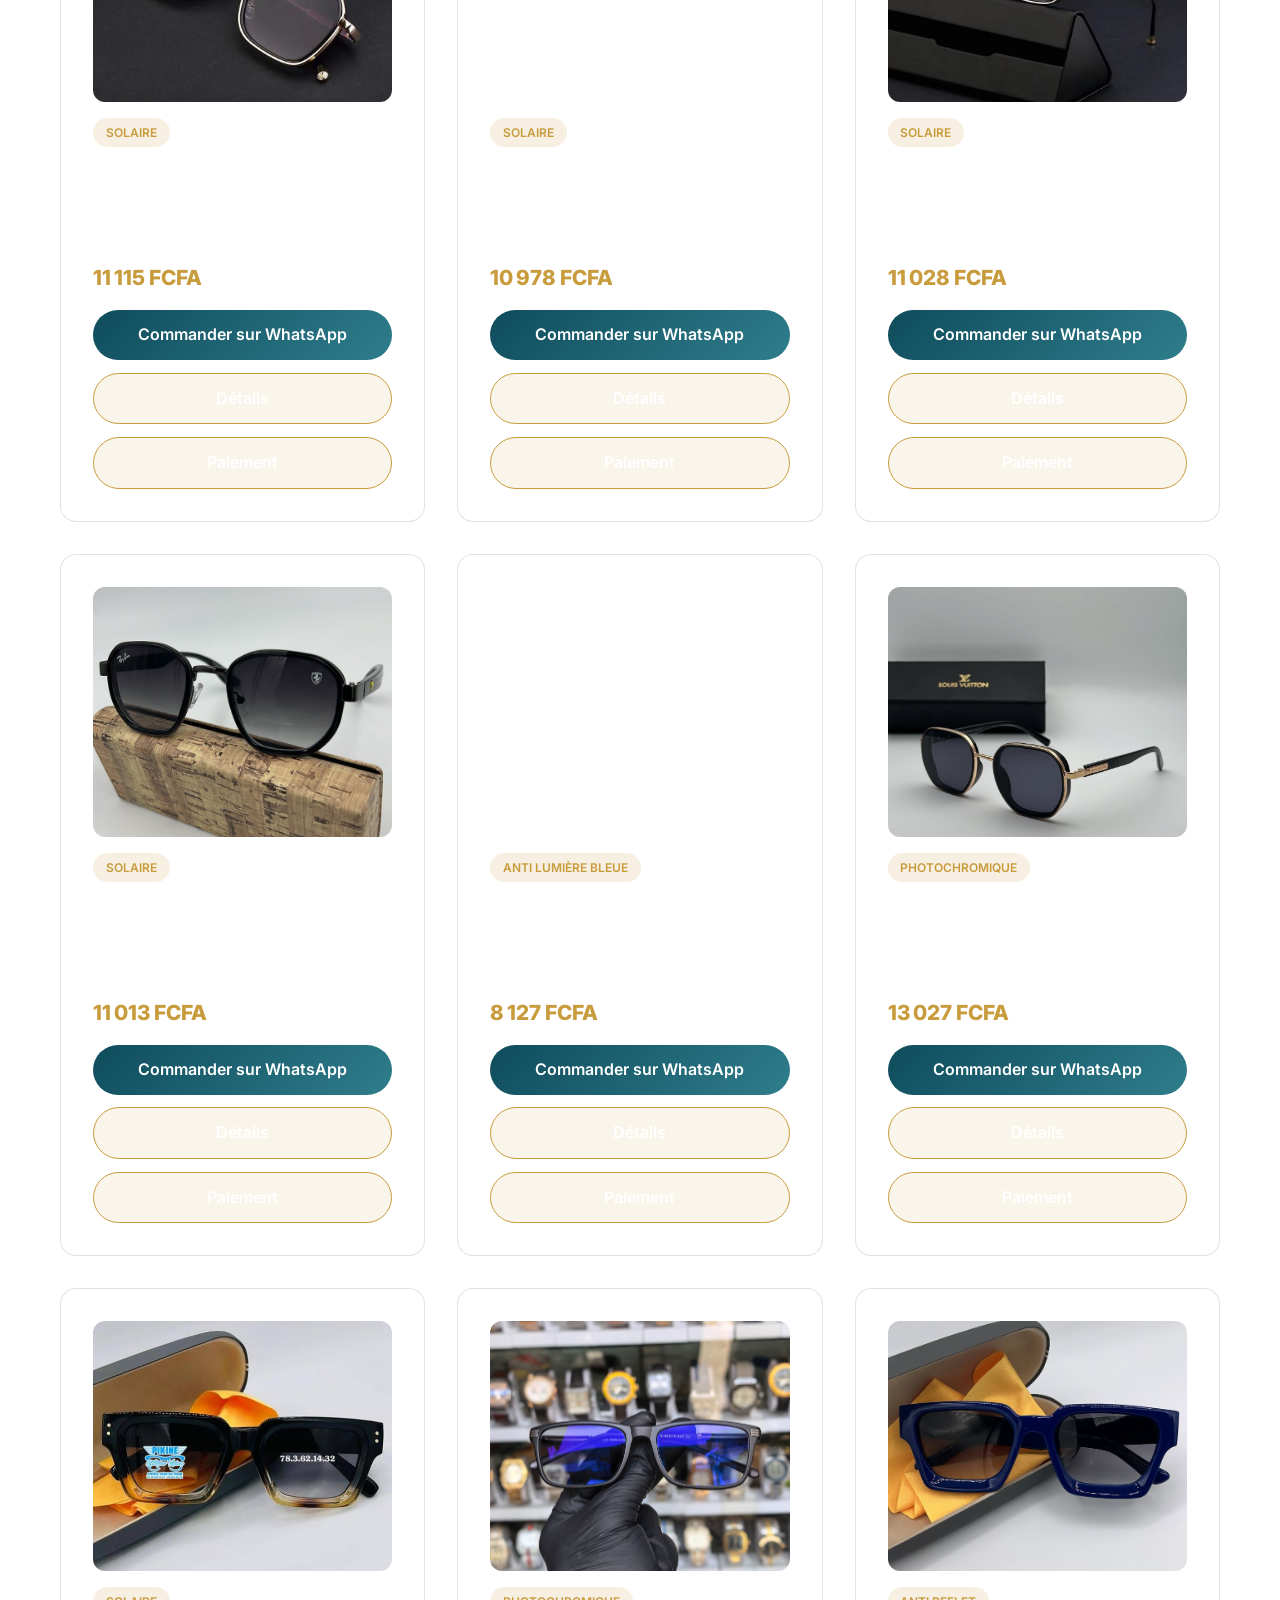
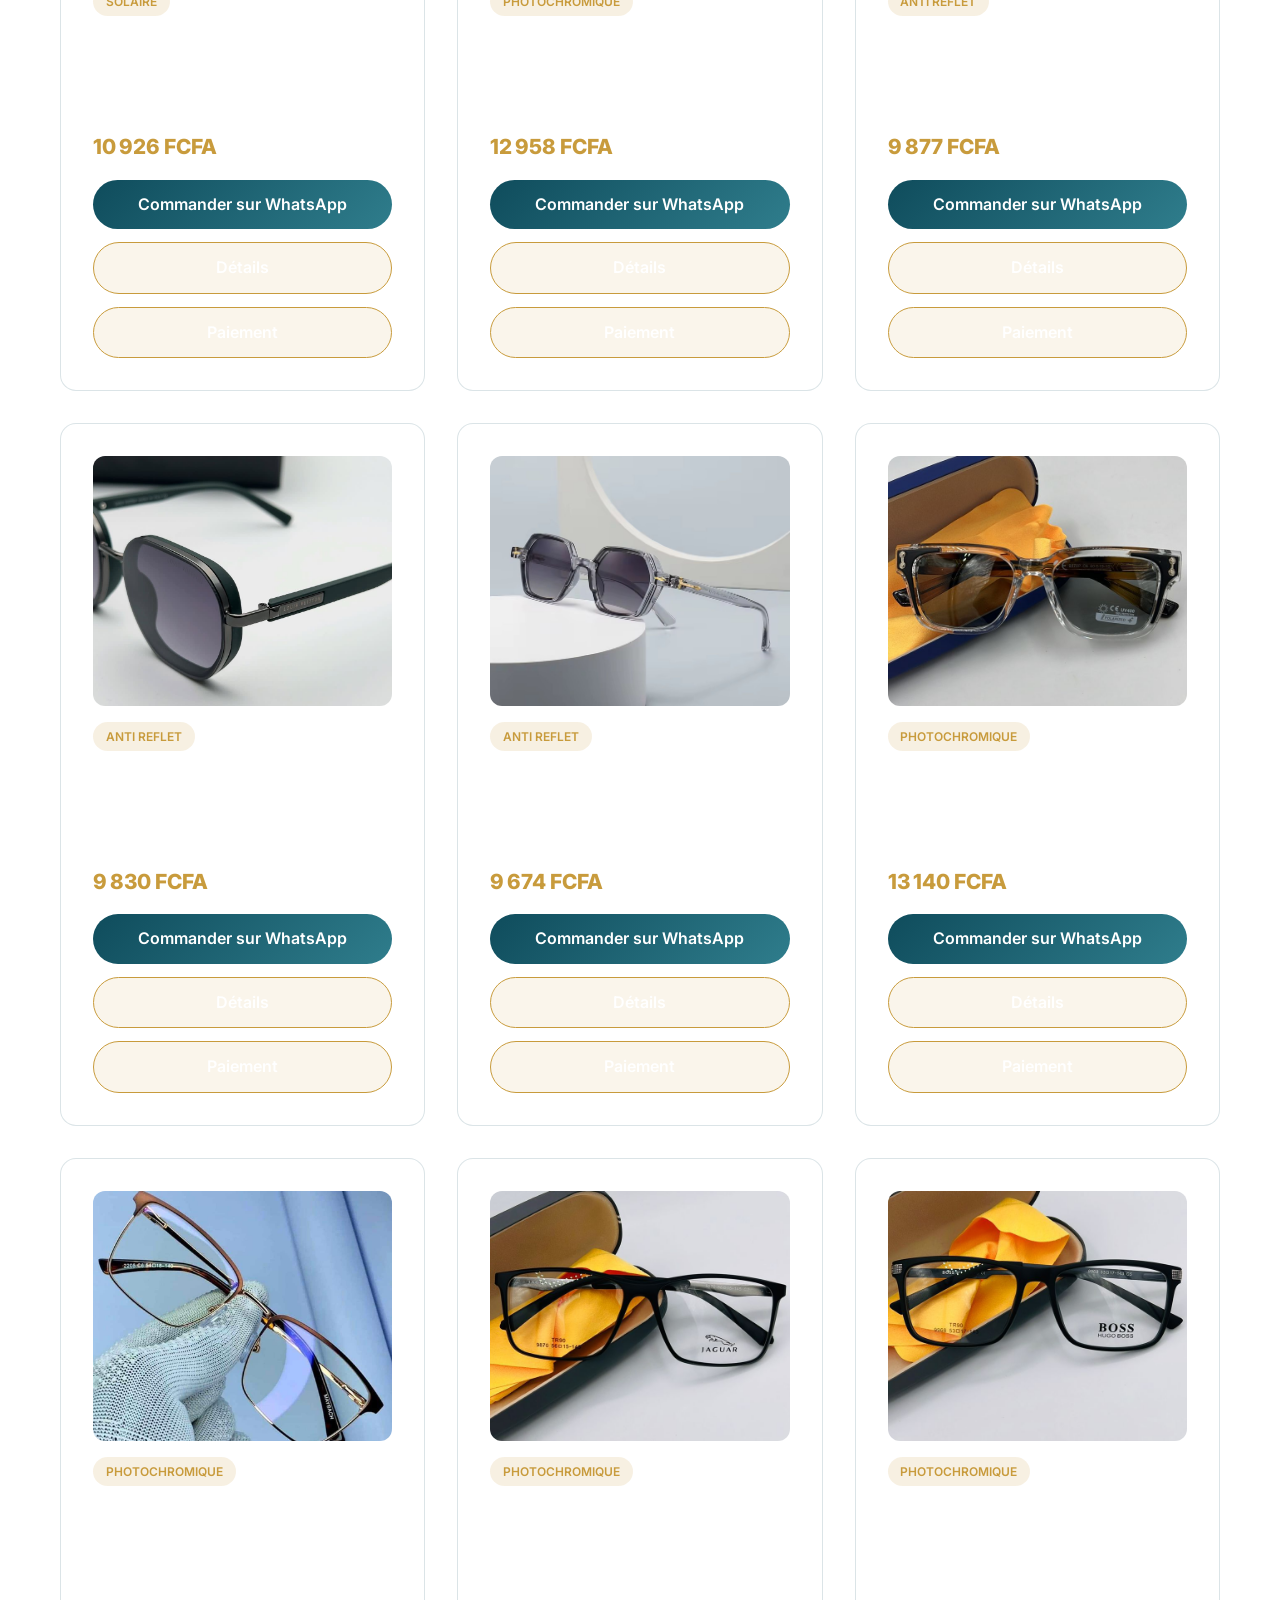
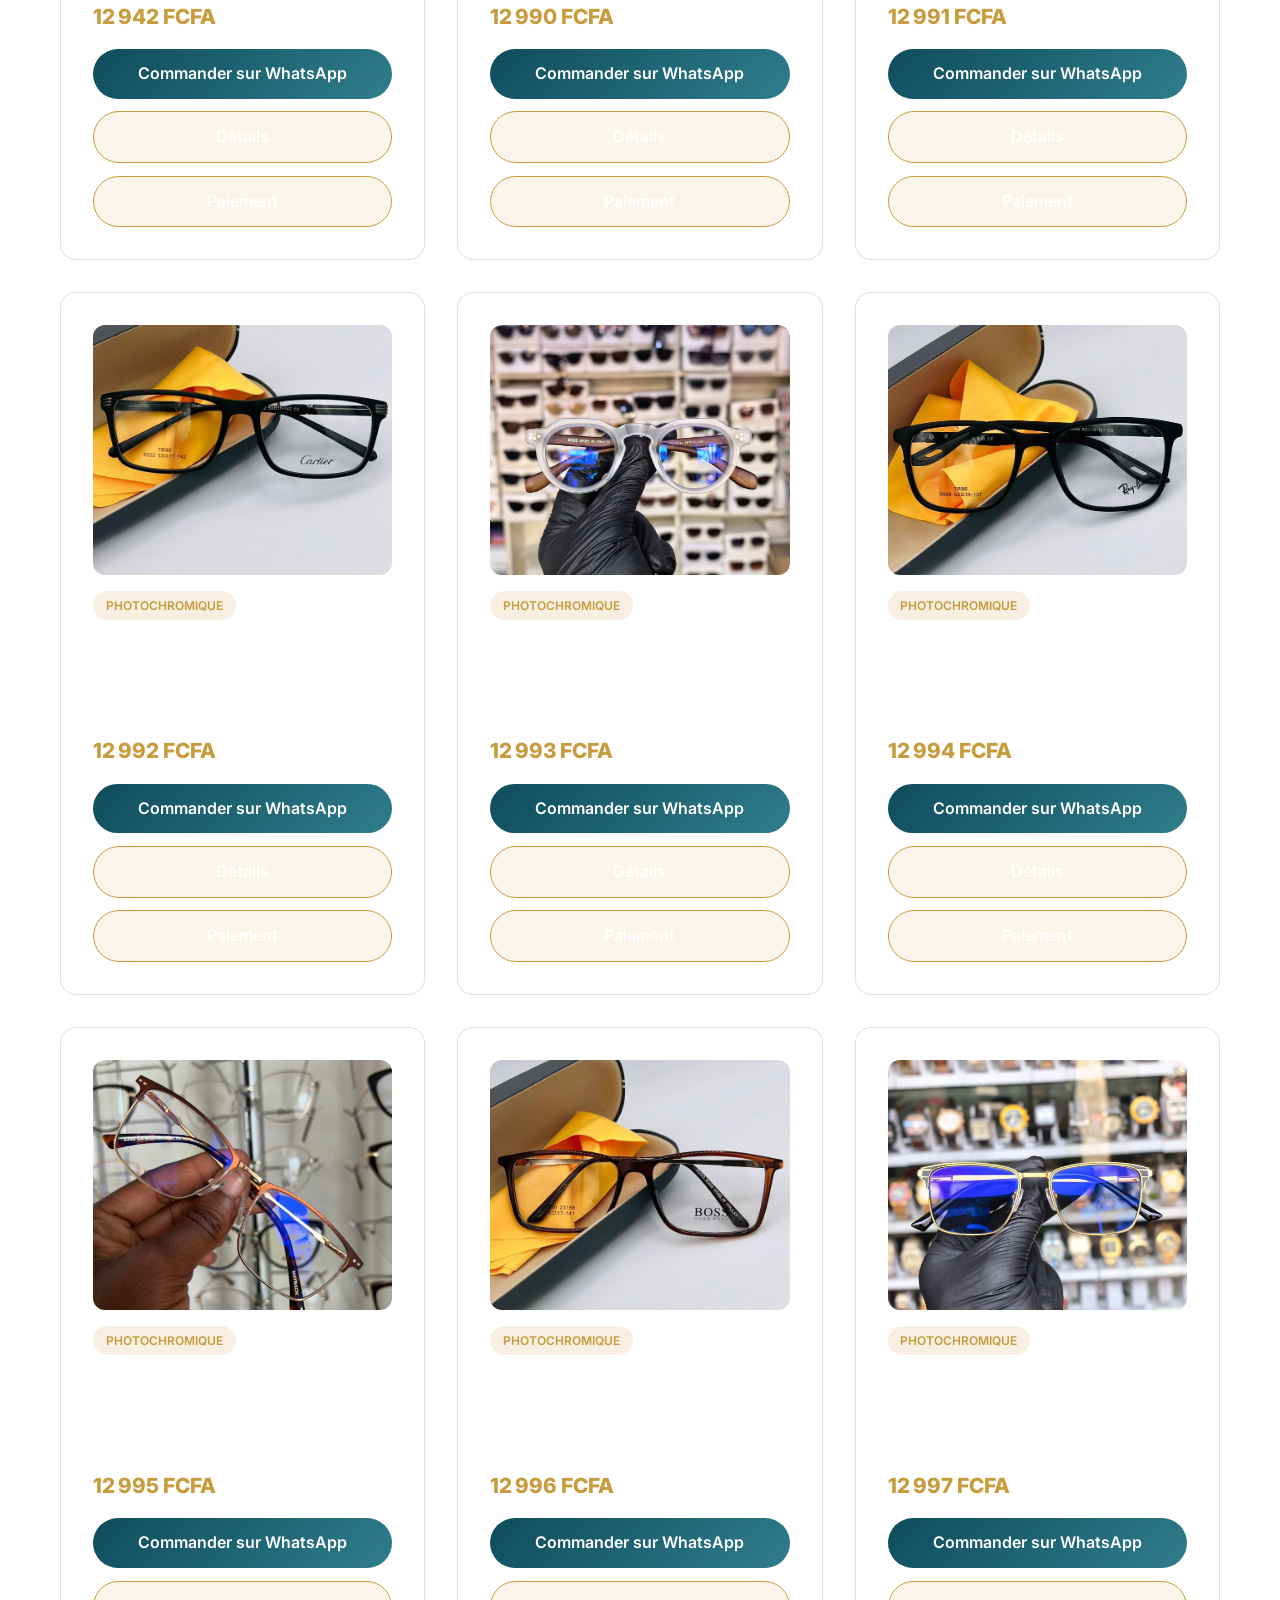
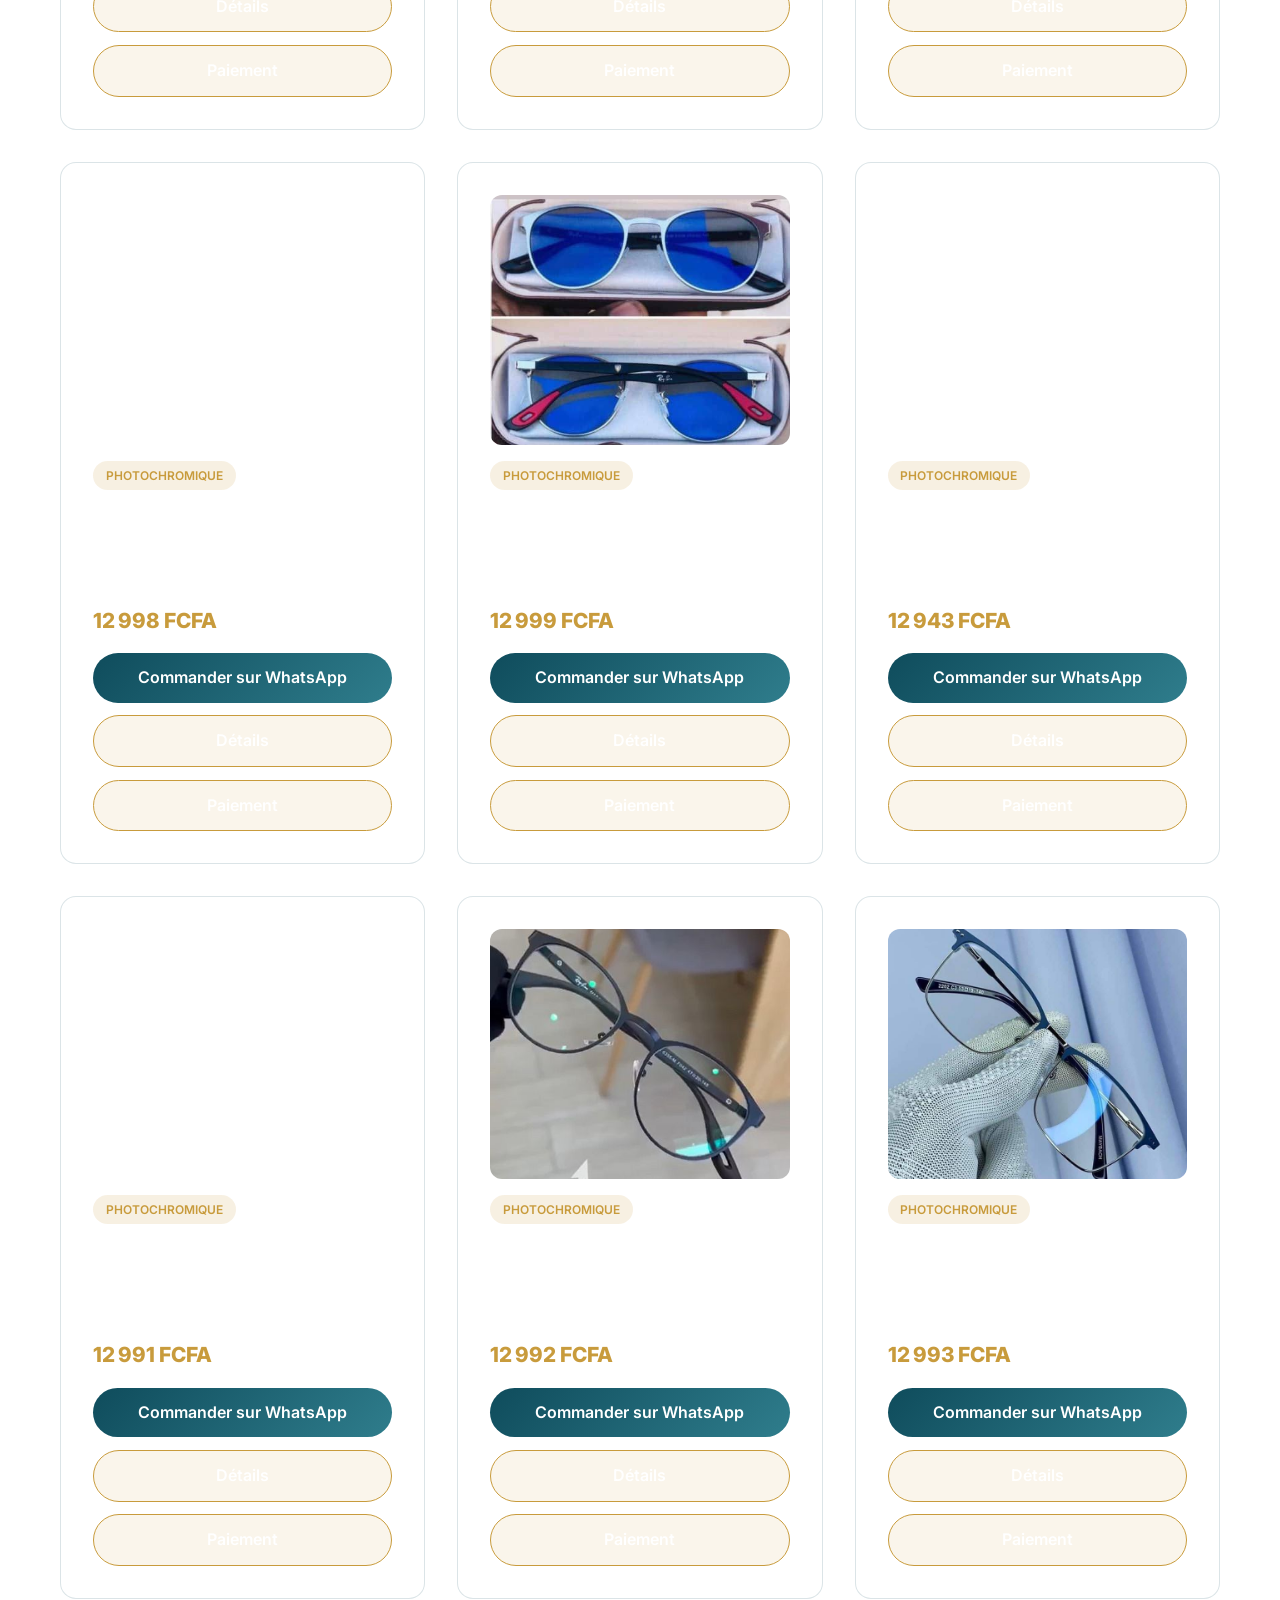
==== commit 0c8bb91c: "update" ====
--- a/index.html
+++ b/index.html
@@ -27,6 +27,11 @@
           <small>Vision premium à Pikine</small>
         </div>
       </a>
+      <button class="menu-toggle" type="button" aria-label="Ouvrir le menu">
+        <span></span>
+        <span></span>
+        <span></span>
+      </button>
       <nav class="site-nav">
         <a href="#produits">Produits</a>
         <a href="#promotions">Promotions</a>
--- a/css/main.css
+++ b/css/main.css
@@ -17,7 +17,7 @@
 
 html {
     scroll-behavior: smooth;
-    scroll-padding-top: 110px;
+    scroll-padding-top: 130px;
     touch-action: pan-y;
 }
 
@@ -152,6 +152,59 @@
 .brand small {
     font-size: 0.75rem;
     opacity: 0.7;
+}
+
+.site-nav {
+    display: flex;
+    list-style: none;
+    gap: 2rem;
+}
+
+.menu-toggle {
+    display: none;
+    background: transparent;
+    border: none;
+    padding: 0;
+    width: 44px;
+    height: 44px;
+    cursor: pointer;
+    position: relative;
+    z-index: 101;
+}
+
+.menu-toggle span {
+    display: block;
+    width: 100%;
+    height: 3px;
+    border-radius: 999px;
+    background: rgba(255, 255, 255, 0.95);
+    position: absolute;
+    left: 0;
+    transition: transform 0.3s ease, opacity 0.3s ease;
+}
+
+.menu-toggle span:nth-child(1) {
+    top: 10px;
+}
+
+.menu-toggle span:nth-child(2) {
+    top: 19px;
+}
+
+.menu-toggle span:nth-child(3) {
+    top: 28px;
+}
+
+.site-header.menu-open .menu-toggle span:nth-child(1) {
+    transform: translateY(9px) rotate(45deg);
+}
+
+.site-header.menu-open .menu-toggle span:nth-child(2) {
+    opacity: 0;
+}
+
+.site-header.menu-open .menu-toggle span:nth-child(3) {
+    transform: translateY(-9px) rotate(-45deg);
 }
 
 .site-nav {
@@ -232,6 +285,7 @@
 .page-content {
     position: relative;
     z-index: 1;
+    padding-top: 140px;
 }
 
 /* ===== SECTION ===== */
@@ -1029,18 +1083,36 @@
         gap: 0.75rem;
     }
 
+    .menu-toggle {
+        display: inline-flex;
+        align-items: center;
+        justify-content: center;
+    }
+
     .site-nav {
         display: flex;
-        flex-wrap: wrap;
-        justify-content: center;
+        flex-direction: column;
+        align-items: stretch;
         gap: 0.75rem;
-        padding-top: 0.75rem;
+        padding: 0;
+        margin-top: 0.75rem;
+        max-height: 0;
+        overflow: hidden;
+        opacity: 0;
+        background: rgba(12, 27, 47, 0.95);
+        border-radius: 20px;
+        transition: max-height 0.35s ease, opacity 0.35s ease;
+    }
+
+    .site-header.menu-open .site-nav {
+        max-height: 520px;
+        opacity: 1;
     }
 
     .site-nav a {
-        white-space: nowrap;
+        white-space: normal;
         font-size: 0.95rem;
-        padding: 0.35rem 0;
+        padding: 0.9rem 1rem;
     }
 
     .hero {
@@ -1134,15 +1206,33 @@
         align-items: stretch;
     }
 
+    .menu-toggle {
+        display: inline-flex;
+    }
+
     .site-nav {
-        justify-content: center;
+        flex-direction: column;
+        align-items: stretch;
         gap: 0.6rem;
         padding-top: 0.6rem;
+        max-height: 0;
+        overflow: hidden;
+        opacity: 0;
+        transition: max-height 0.35s ease, opacity 0.35s ease;
+    }
+
+    .site-header.menu-open .site-nav {
+        max-height: 520px;
+        opacity: 1;
     }
 
     .site-nav a {
         font-size: 0.88rem;
-        padding: 0.4rem 0.5rem;
+        padding: 0.9rem 1rem;
+    }
+
+    .site-nav::-webkit-scrollbar {
+        display: none;
     }
 
     .brand img {
@@ -1152,6 +1242,11 @@
     .hero {
         padding: 30px 0;
         gap: 1.5rem;
+        margin-top: 110px;
+    }
+
+    .page-content {
+        padding-top: 180px;
     }
 
     .hero h1 {
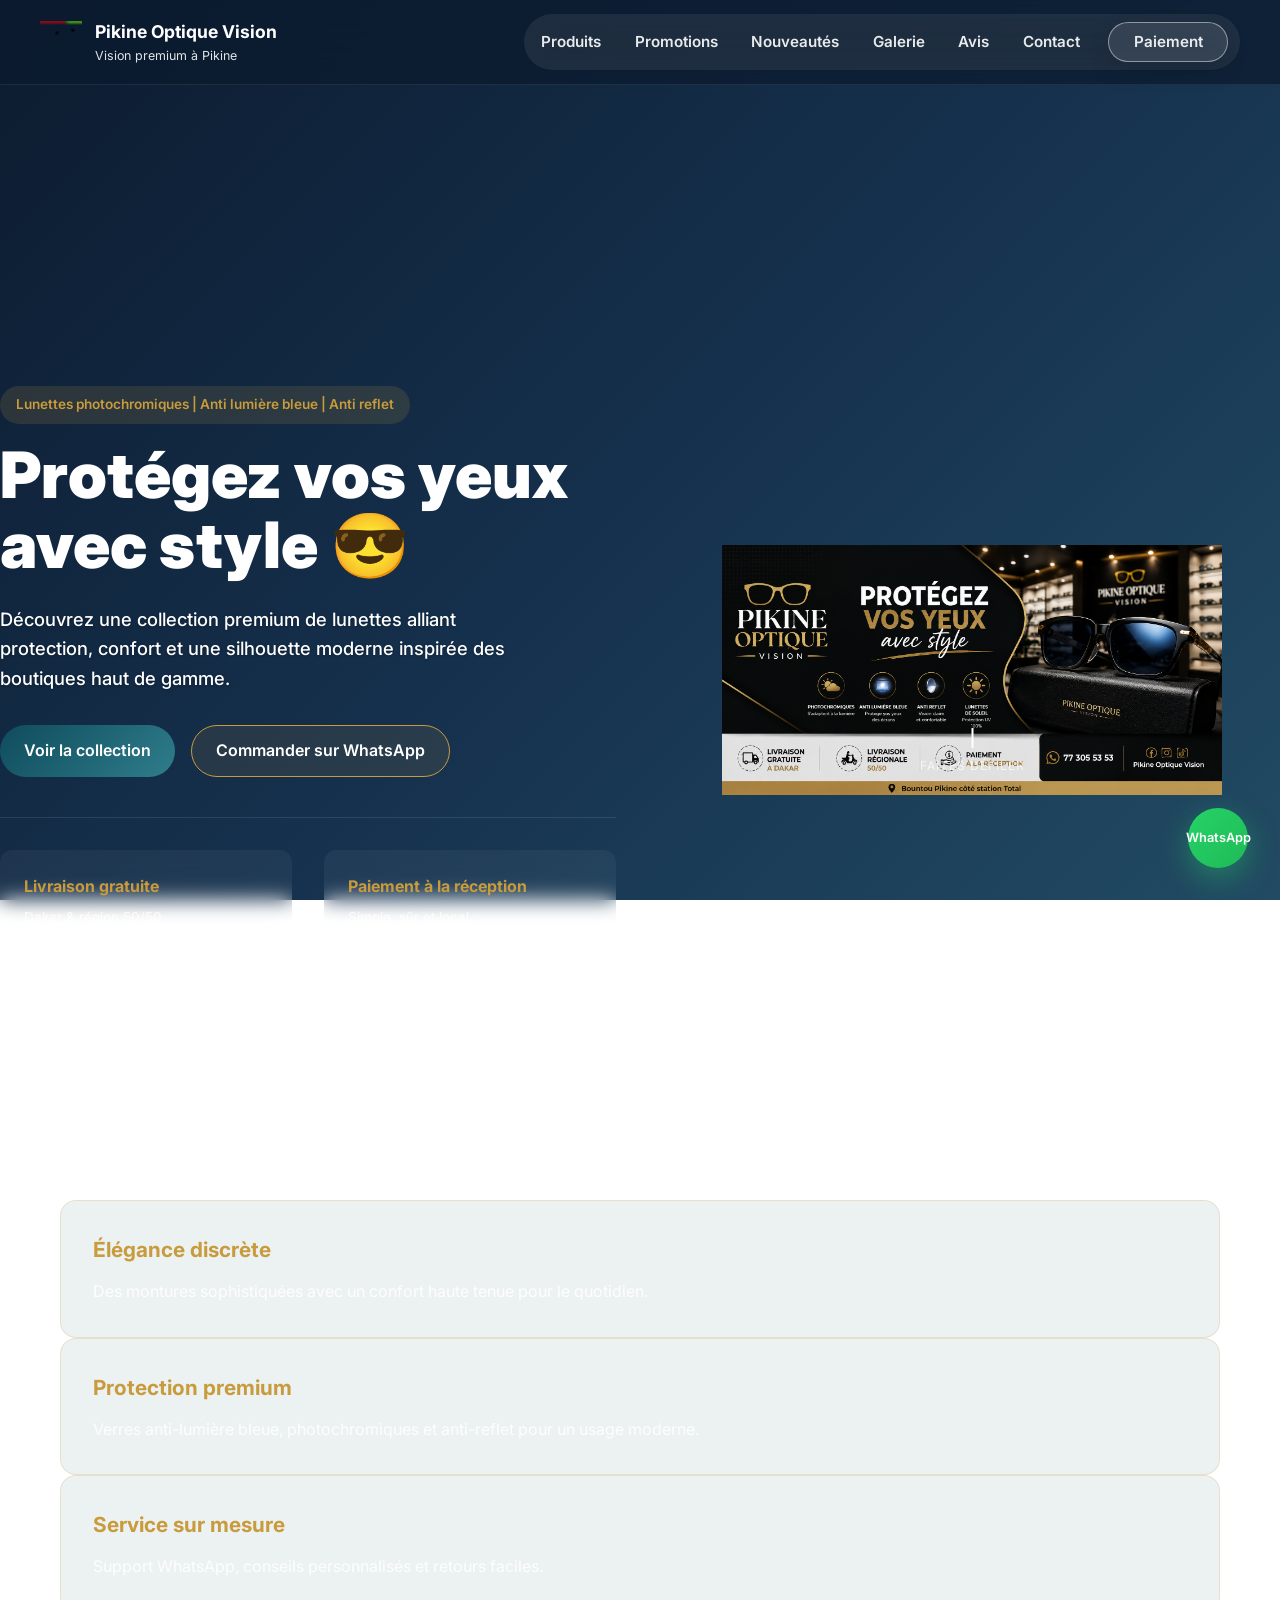
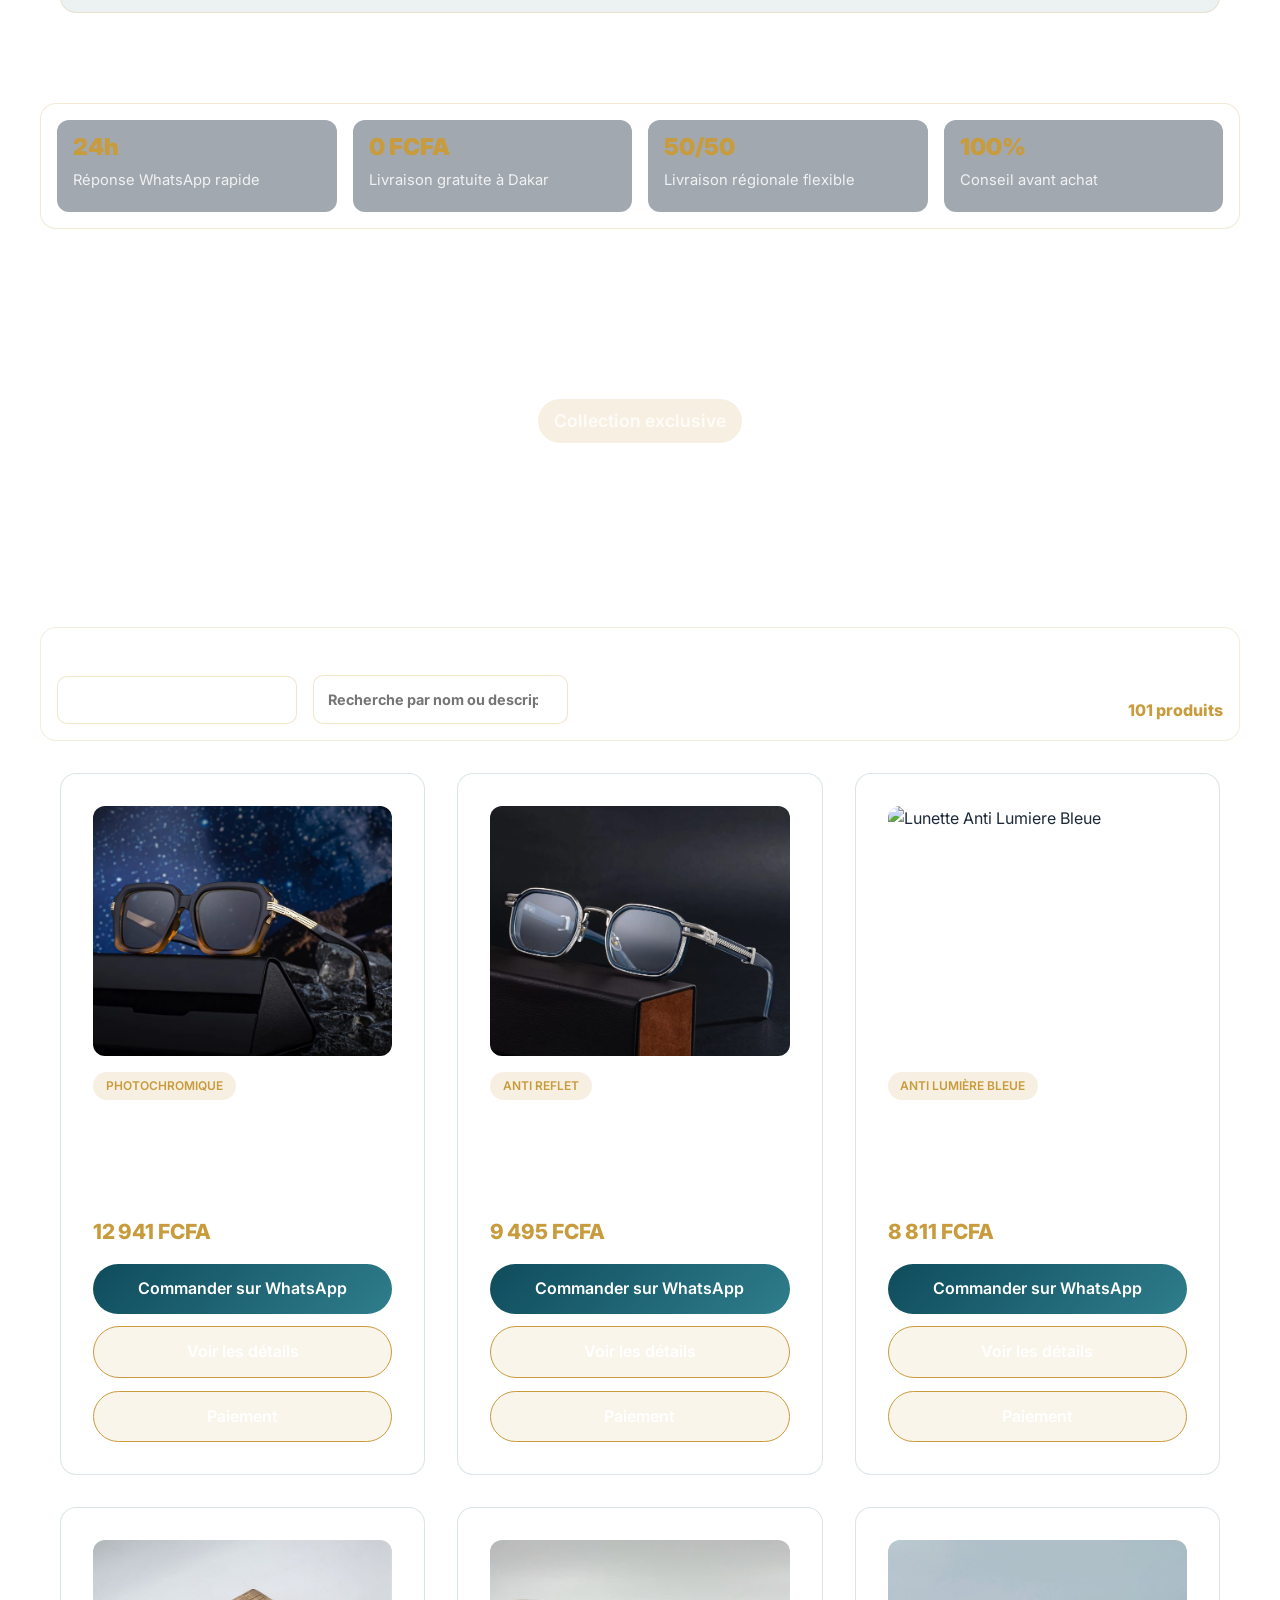
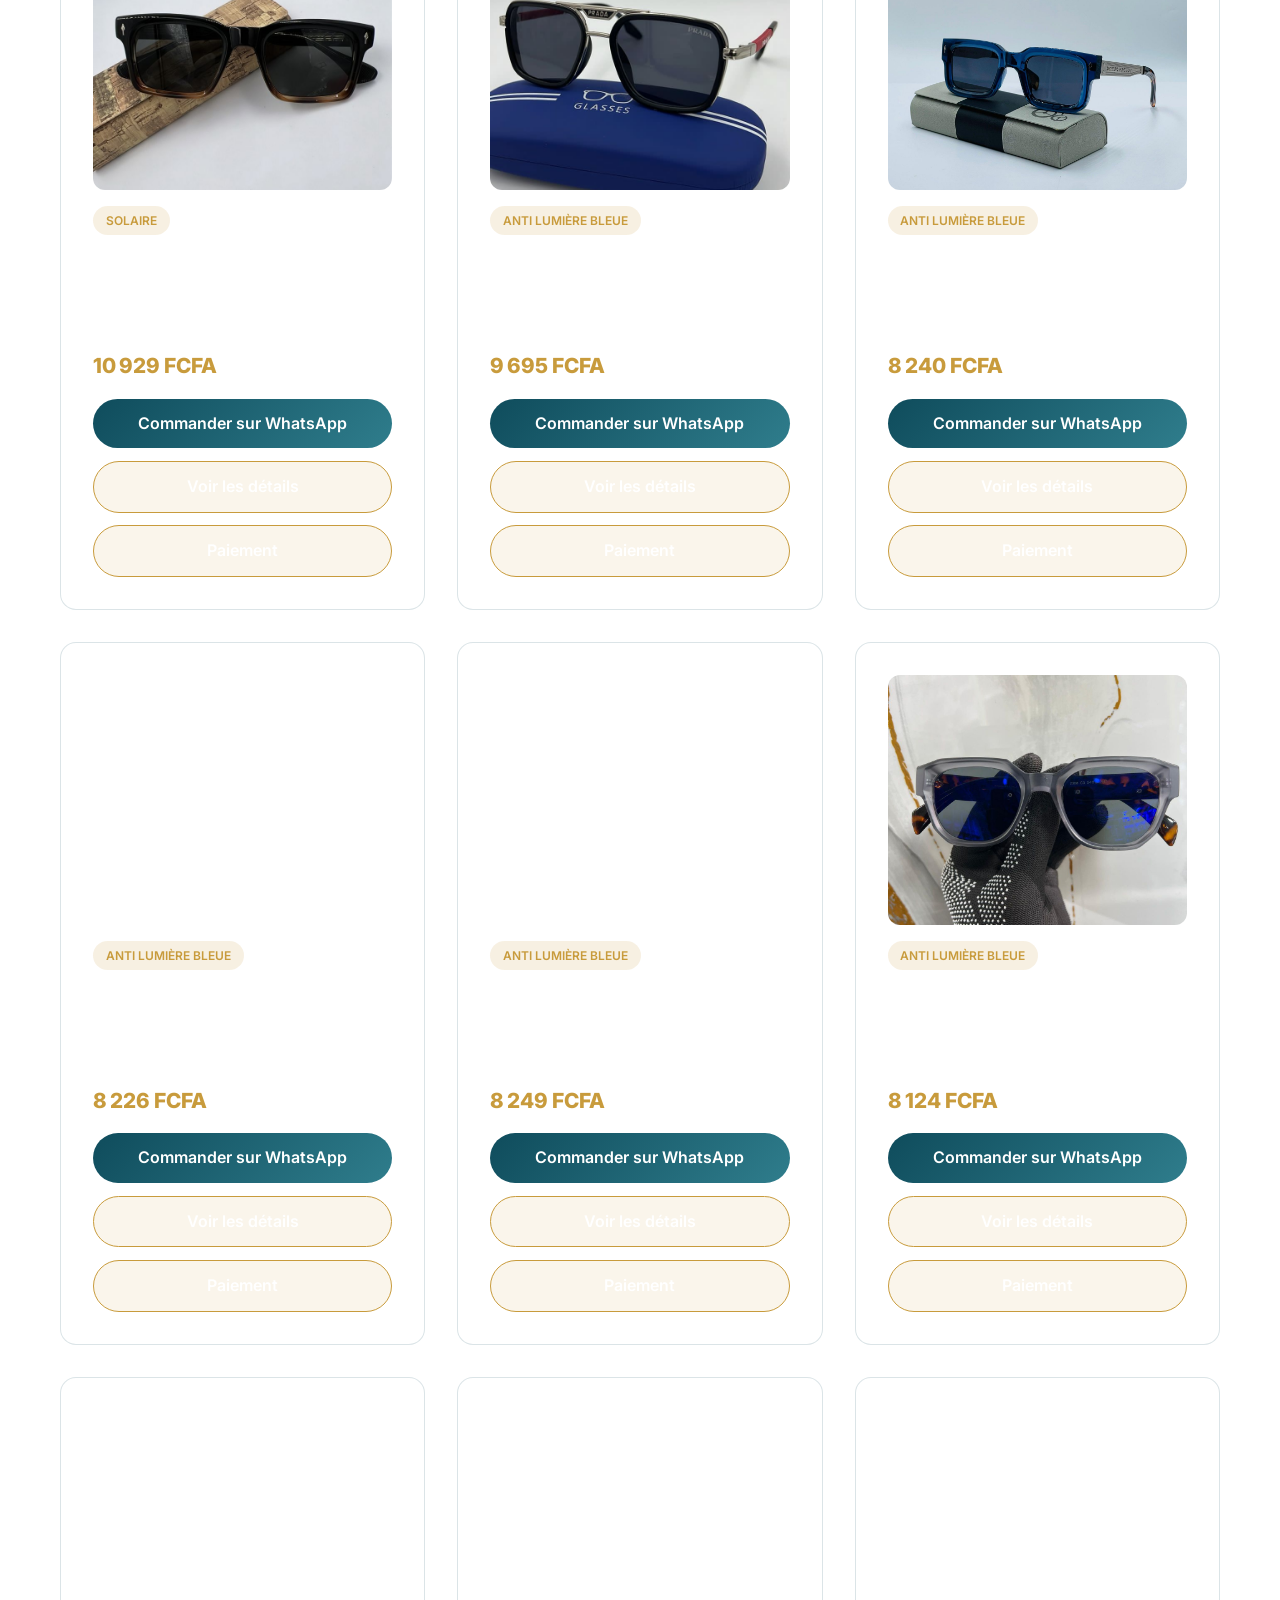
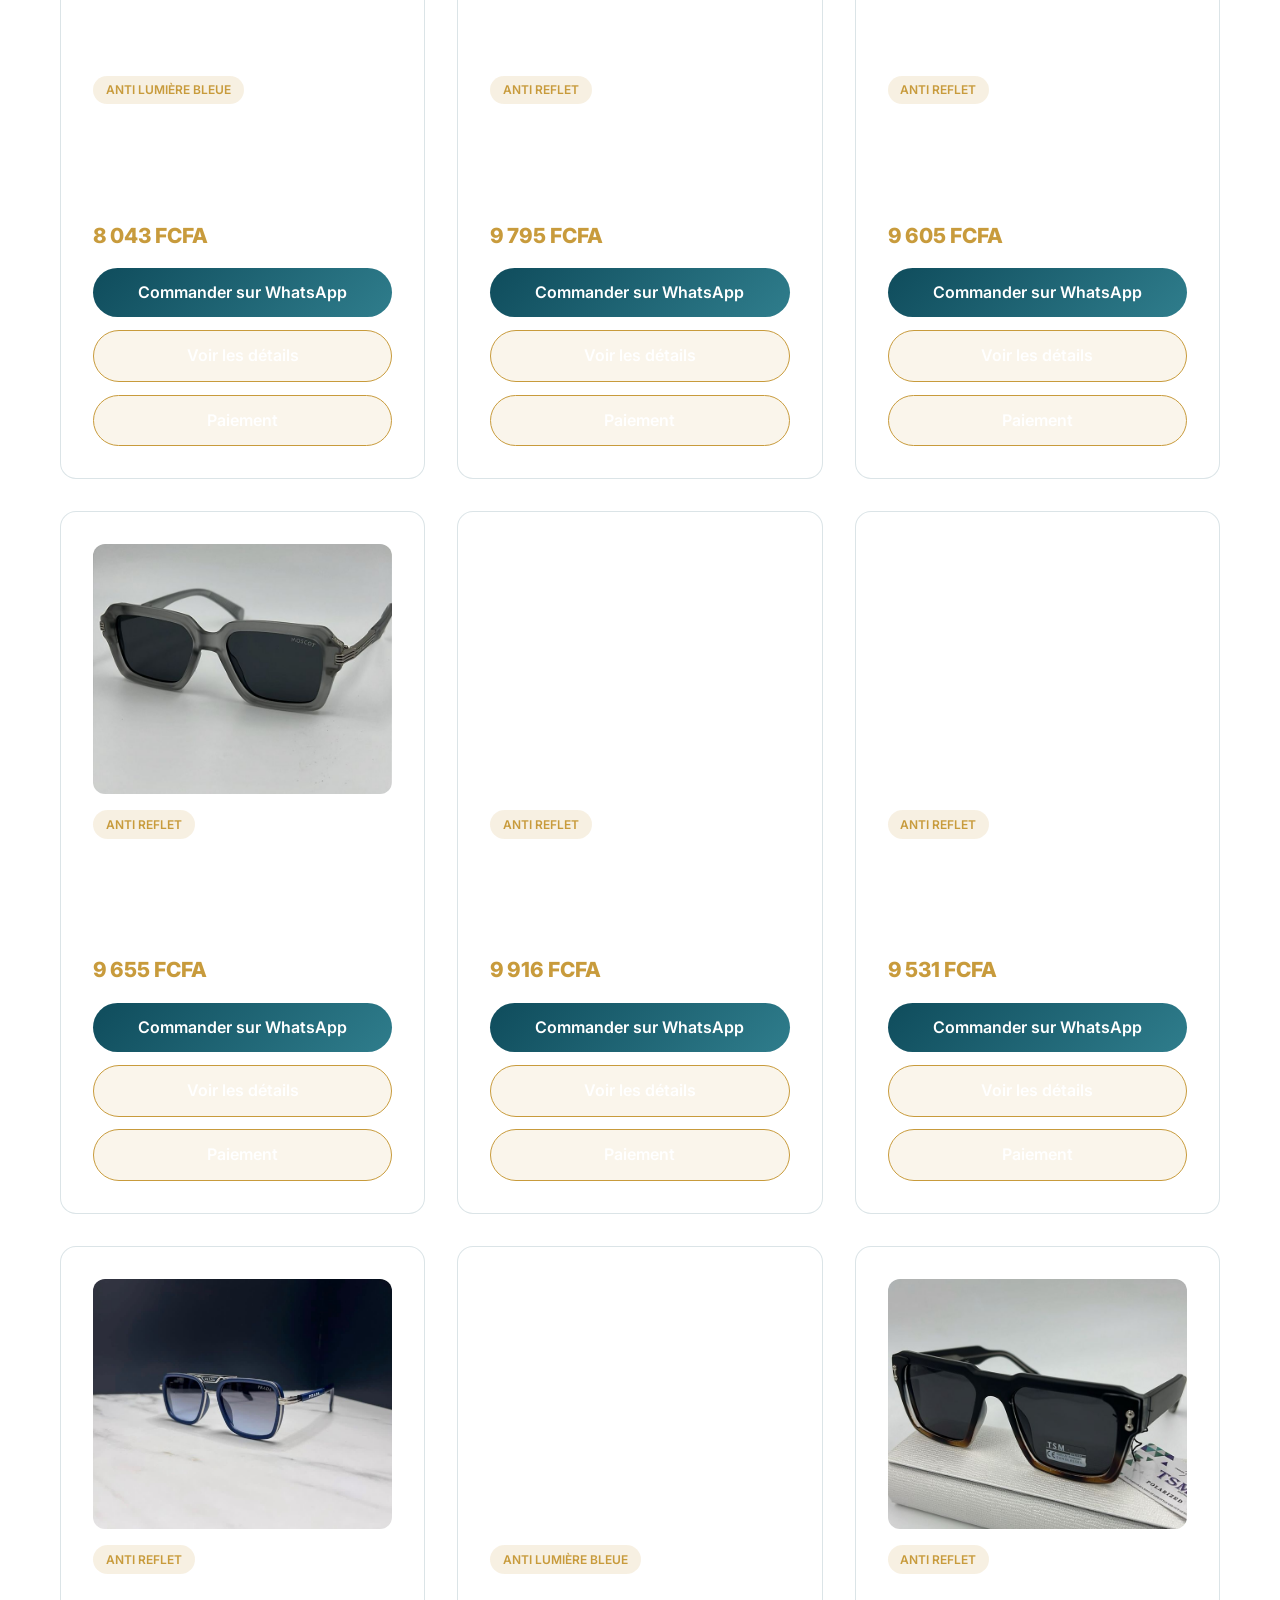
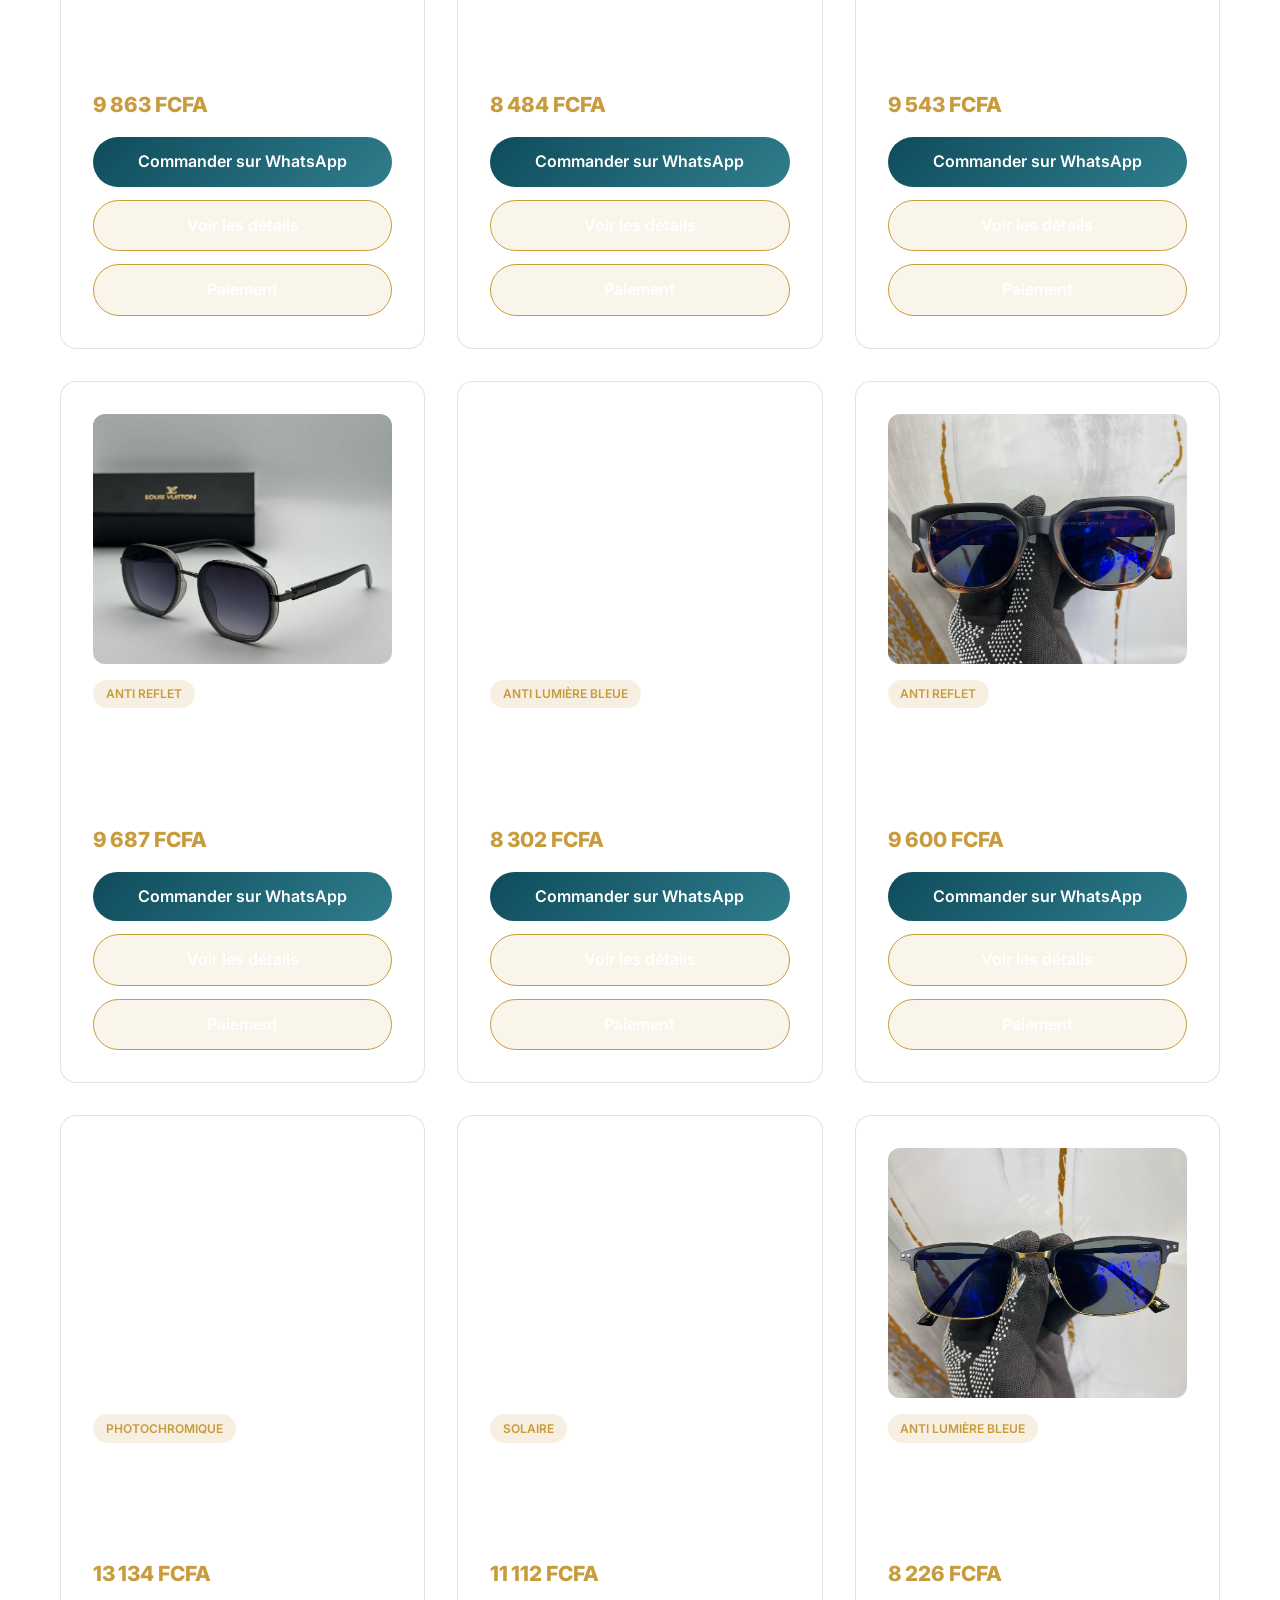
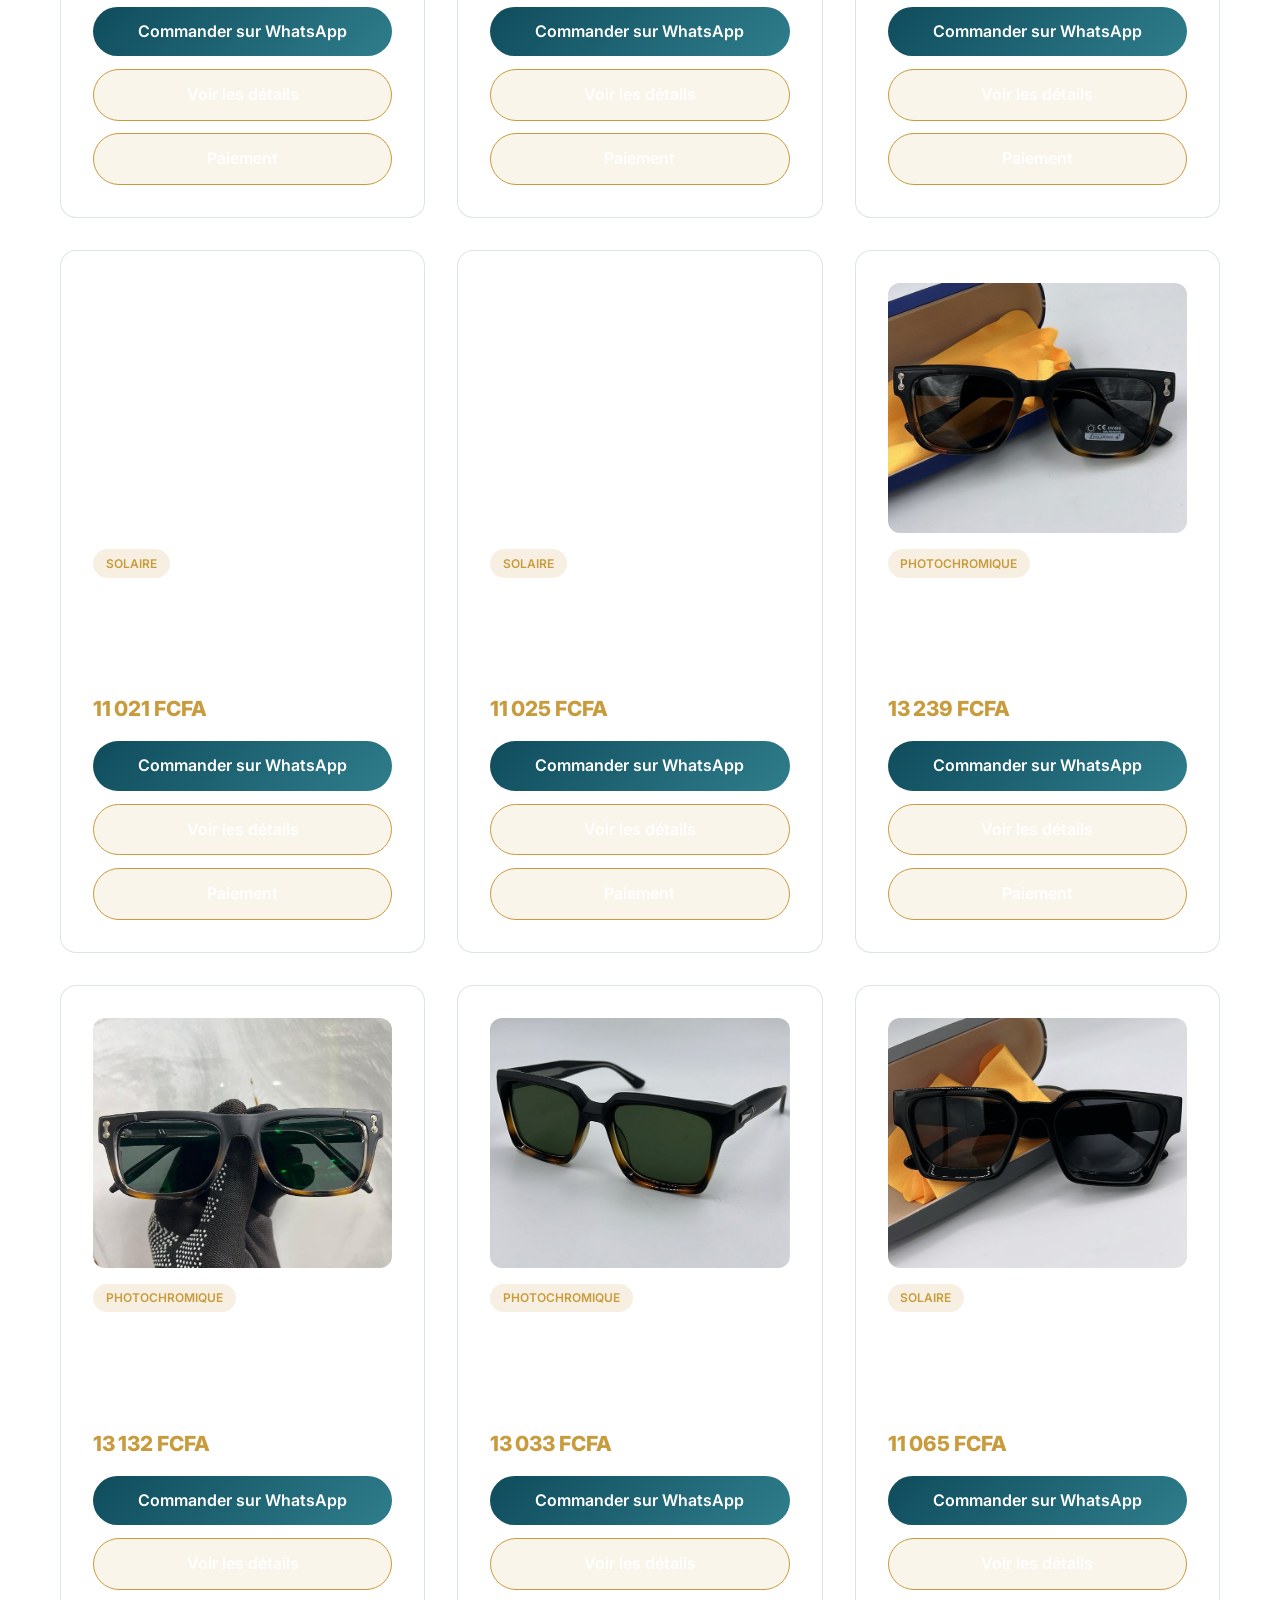
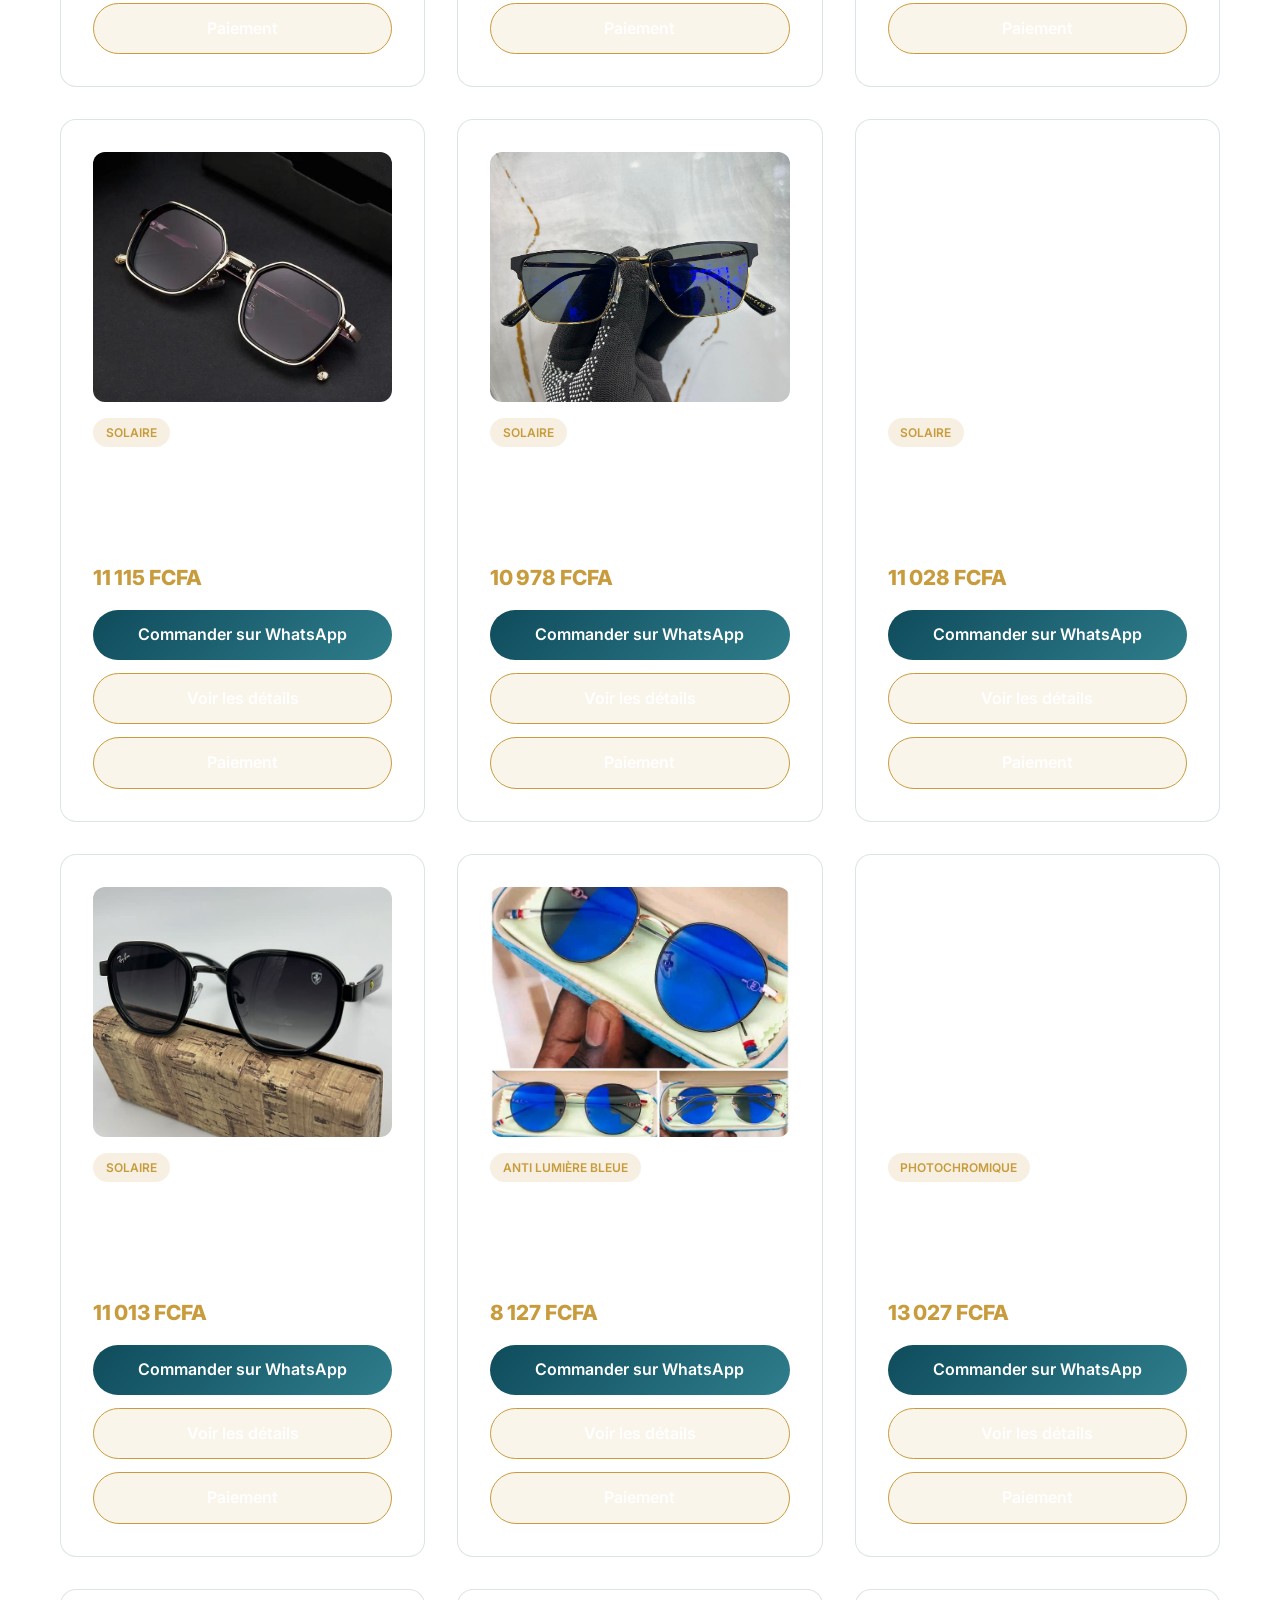
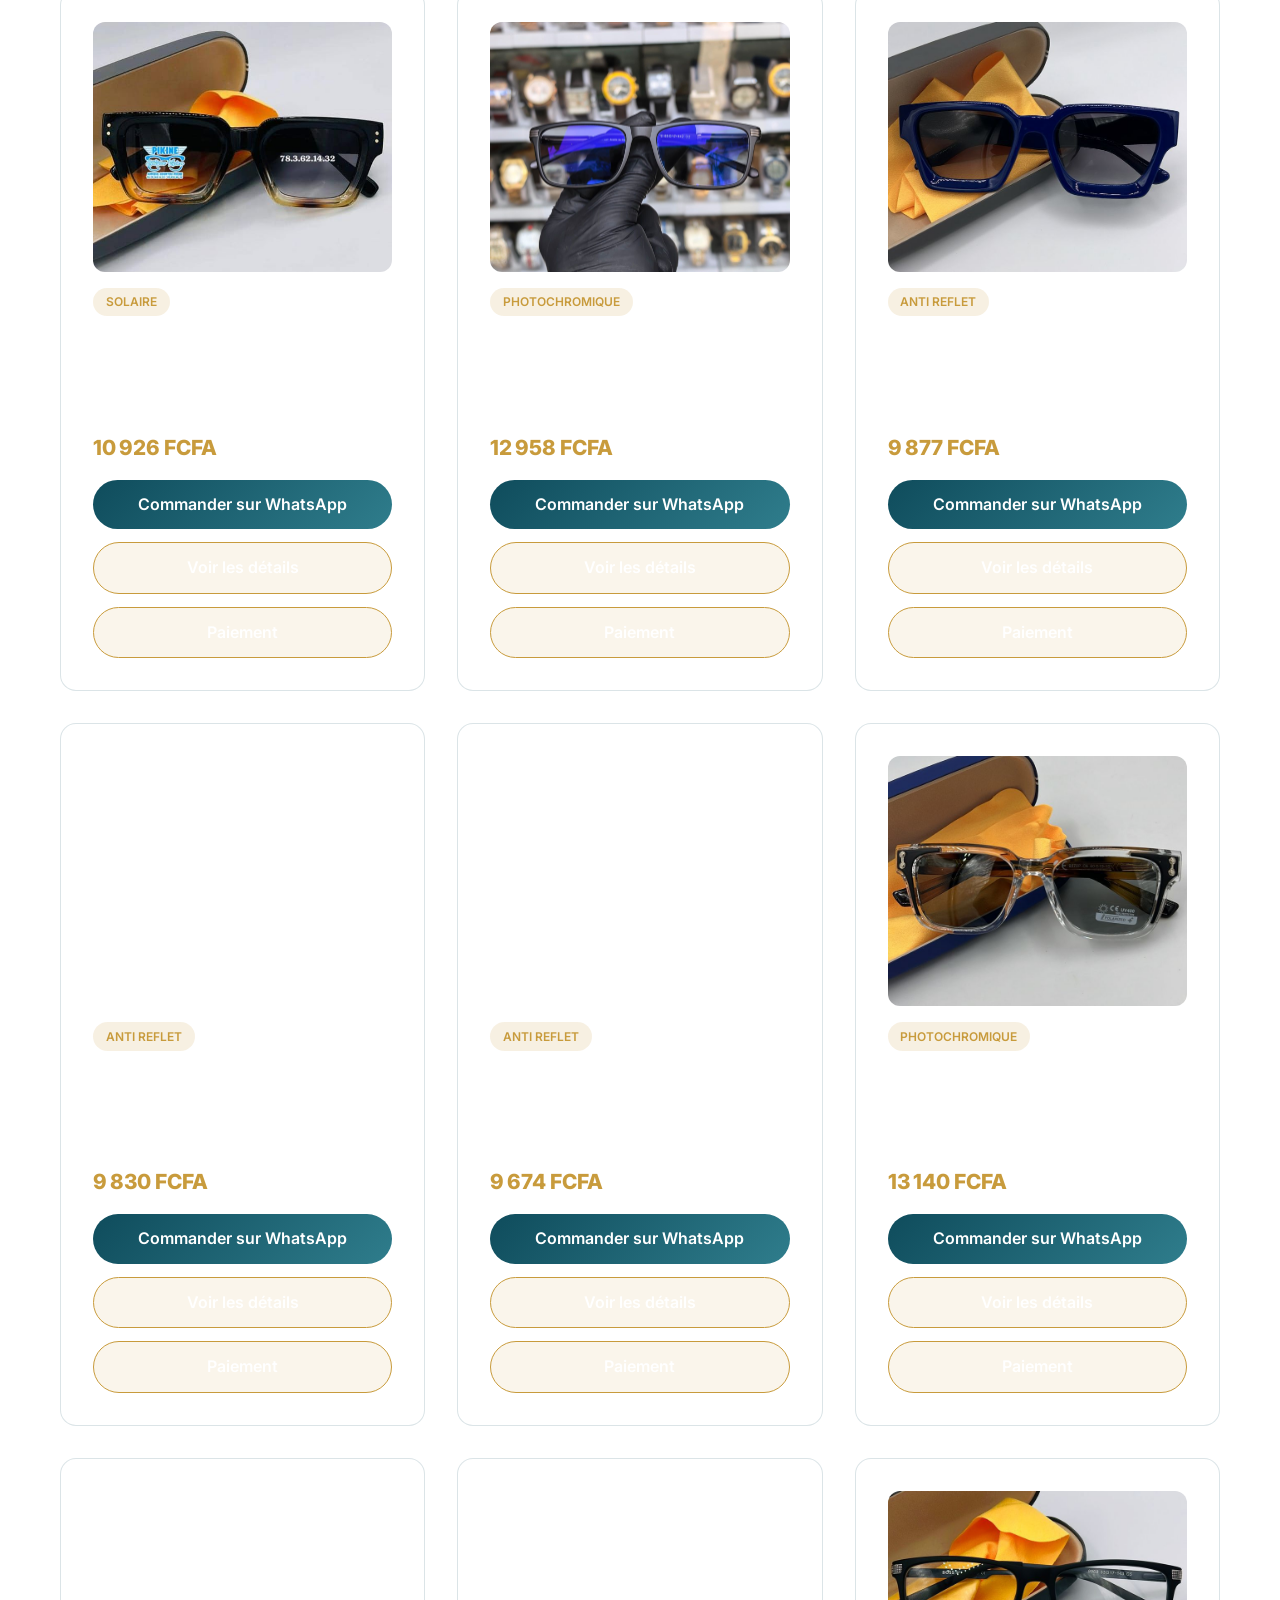
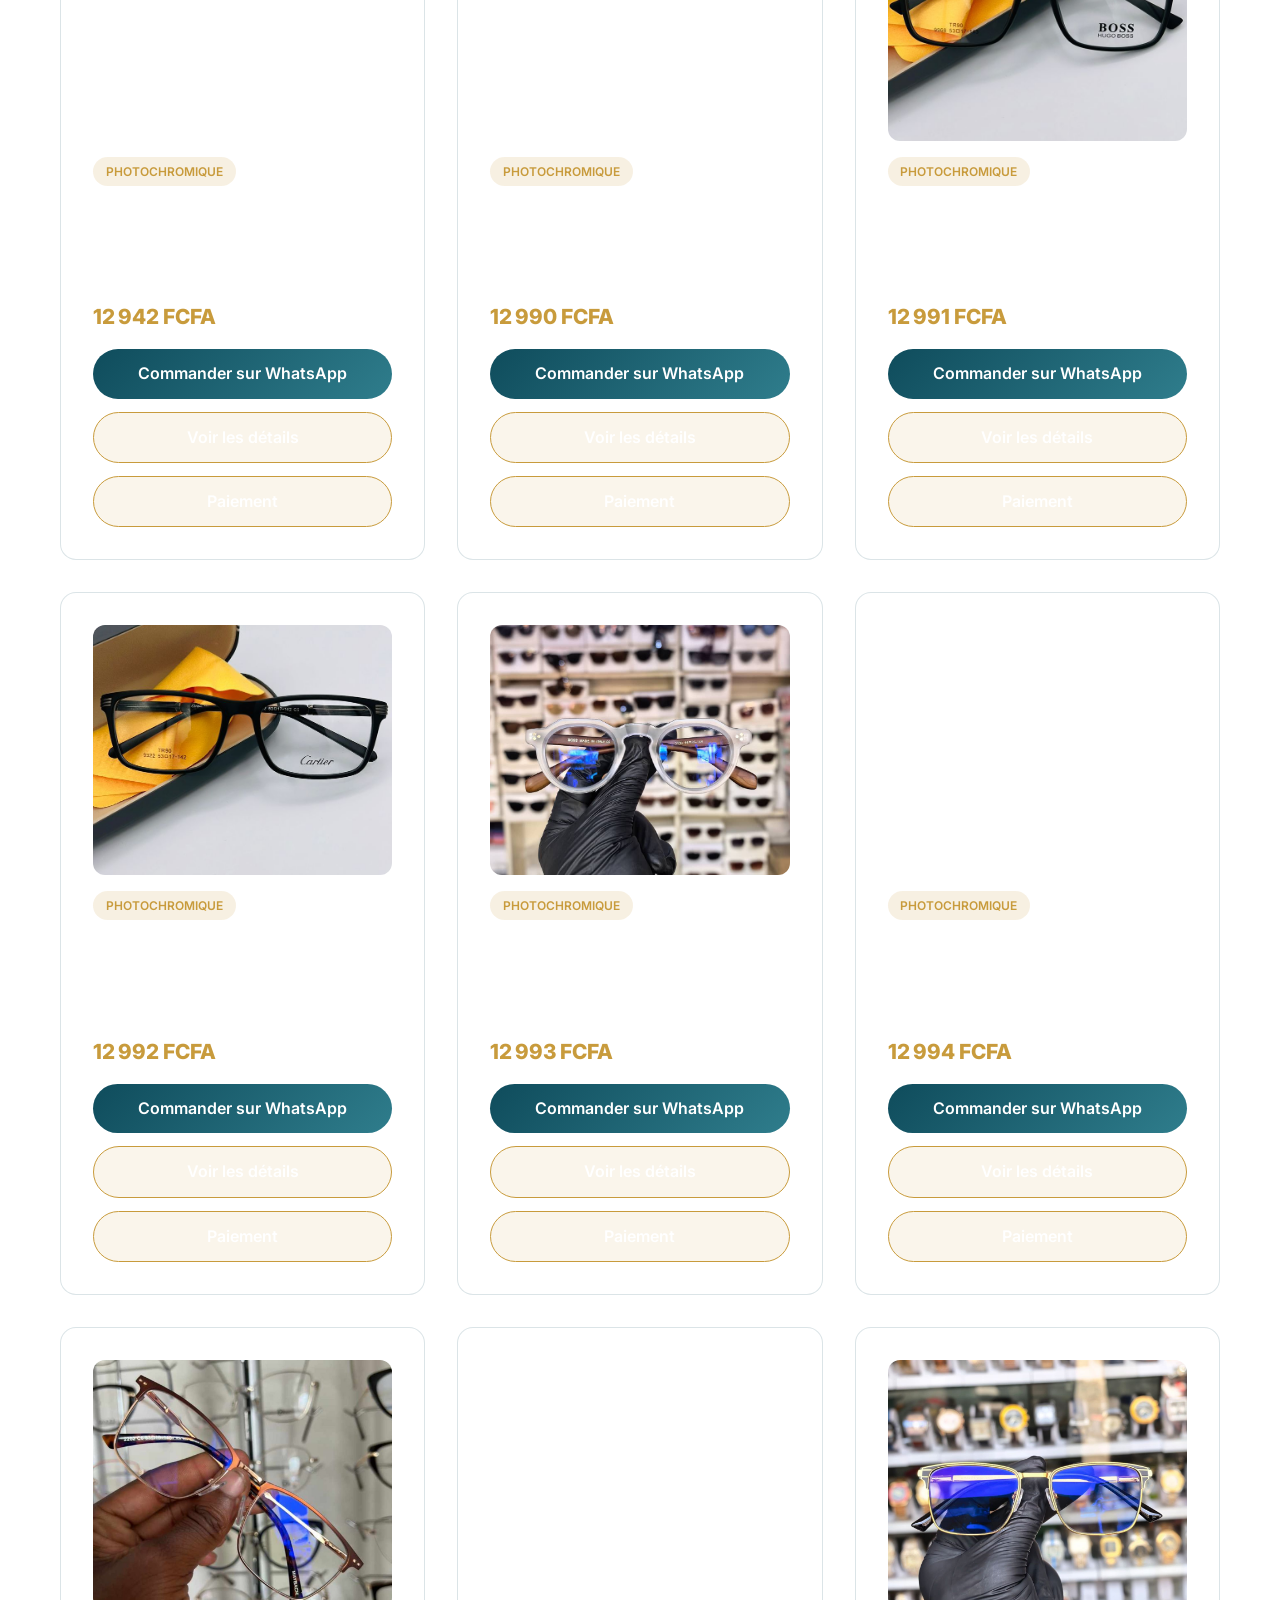
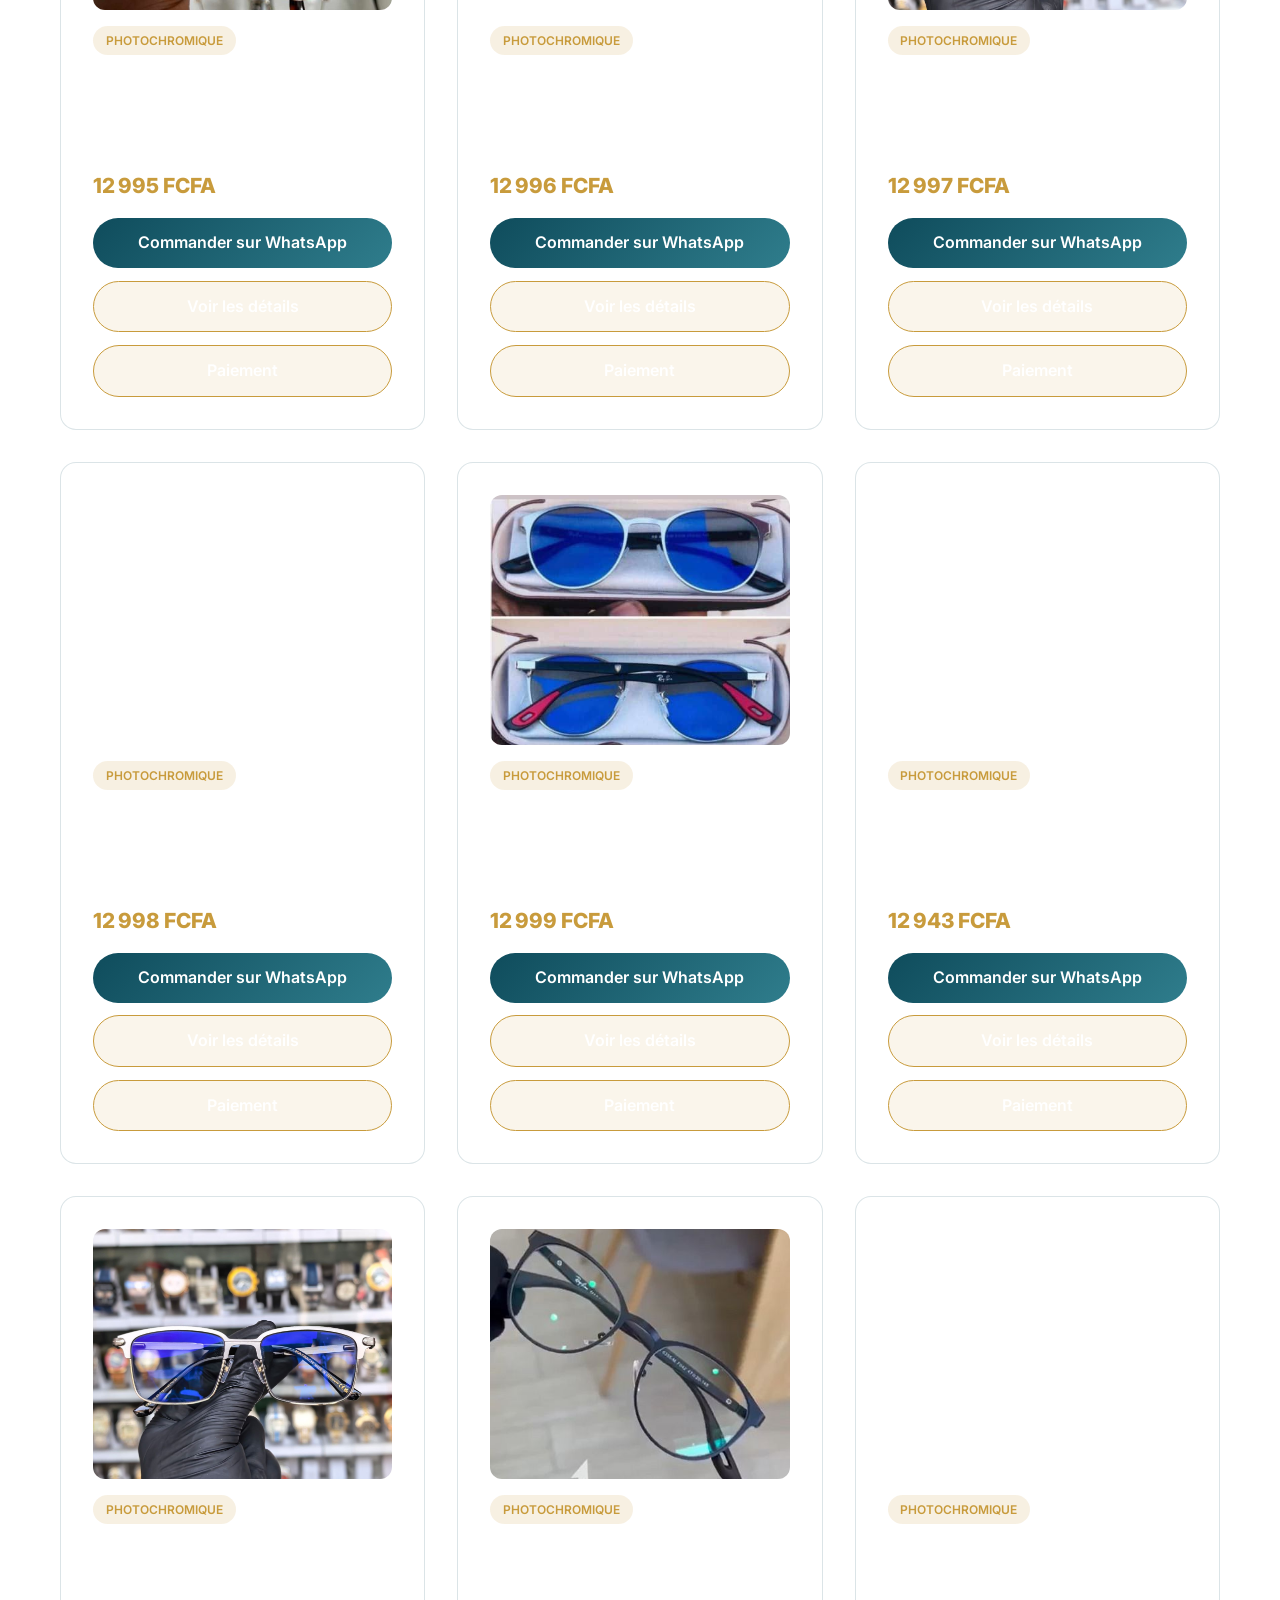
==== commit 7d8e1e36: "update" ====
--- a/index.html
+++ b/index.html
@@ -8,13 +8,13 @@
   <link rel="preconnect" href="https://fonts.googleapis.com" />
   <link rel="preconnect" href="https://fonts.gstatic.com" crossorigin />
   <link href="https://fonts.googleapis.com/css2?family=Inter:wght@400;500;600;700;800&display=swap" rel="stylesheet" />
-  <link rel="stylesheet" href="css/main.css?v=3" />
+  <link rel="stylesheet" href="css/main.css?v=4" />
 </head>
 <body>
   <div class="loader-overlay" aria-hidden="true">
     <div class="loader-frame">
       <span class="loader-dot"></span>
-      <p>Chargement de l’expérience premium...</p>
+      <p>Chargement de l'expérience premium...</p>
     </div>
   </div>
 
@@ -92,6 +92,27 @@
       </div>
     </section>
 
+    <section class="service-metrics reveal" aria-label="Garanties Pikine Optique Vision">
+      <div class="container service-metrics-grid">
+        <div>
+          <strong>24h</strong>
+          <span>Réponse WhatsApp rapide</span>
+        </div>
+        <div>
+          <strong>0 FCFA</strong>
+          <span>Livraison gratuite à Dakar</span>
+        </div>
+        <div>
+          <strong>50/50</strong>
+          <span>Livraison régionale flexible</span>
+        </div>
+        <div>
+          <strong>100%</strong>
+          <span>Conseil avant achat</span>
+        </div>
+      </div>
+    </section>
+
     <section class="section section-full" id="produits">
       <div class="container section-heading">
         <p class="section-label">Collection exclusive</p>
@@ -129,10 +150,10 @@
       <div class="promotion-grid container">
         <article class="promo-card glass gold-card">
           <h3>-20% sur la collection photochromique</h3>
-          <p>Produits intelligents qui s’adaptent automatiquement à la luminosité.</p>
+          <p>Produits intelligents qui s'adaptent automatiquement à la luminosité.</p>
         </article>
         <article class="promo-card glass">
-          <h3>Kit d’entretien offert</h3>
+          <h3>Kit d'entretien offert</h3>
           <p>Boîtier et produit de nettoyage offerts pour chaque paire commandée.</p>
         </article>
       </div>
@@ -144,14 +165,14 @@
         <h2>Dernières tendances</h2>
         <p>Nos nouveaux modèles allient technologie et design contemporain pour un rendu ultra-chic.</p>
       </div>
-      <div class="new-grid container"></div>
+      <div class="new-grid container" id="new-products"></div>
     </section>
 
     <section class="section section-gallery reveal" id="galerie">
       <div class="container section-heading">
         <p class="section-label">Galerie premium</p>
         <h2>Inspiration visuelle</h2>
-        <p>Explorez une sélection d’images raffinées qui mettent en valeur nos montures.</p>
+        <p>Explorez une sélection d'images raffinées qui mettent en valeur nos montures.</p>
       </div>
       <div class="gallery-grid container">
         <article class="gallery-item">
@@ -198,13 +219,13 @@
       <div class="container section-heading">
         <p class="section-label">Contact premium</p>
         <h2>Parlons de votre prochaine paire</h2>
-        <p>Besoin d’un conseil sur une monture ou une protection spéciale ? Nous sommes là pour vous.</p>
+        <p>Besoin d'un conseil sur une monture ou une protection spéciale ? Nous sommes là pour vous.</p>
       </div>
       <div class="container contact-grid">
         <div class="contact-panel glass">
           <span class="eyebrow">Pikine Optique Vision</span>
           <h3>Bountou Pikine côté station Total</h3>
-          <p>Livraison gratuite à Dakar • Livraison régionale 50/50 • Paiement à la réception.</p>
+          <p>Livraison gratuite à Dakar · Livraison régionale 50/50 · Paiement à la réception.</p>
           <div class="contact-details">
             <div>
               <strong>WhatsApp</strong>
@@ -222,26 +243,31 @@
             <a href="#" aria-label="Google Maps">Google Maps</a>
           </div>
         </div>
-        <form class="contact-form glass" action="#" method="post">
+        <form id="contact-form" class="contact-form glass" action="#" method="post">
           <div class="form-grid">
             <label>
               Votre nom
-              <input type="text" placeholder="Nom complet" />
+              <input id="contact-name" name="name" type="text" placeholder="Nom complet" required />
             </label>
             <label>
               Email
-              <input type="email" placeholder="email@exemple.com" />
+              <input id="contact-email" name="email" type="email" placeholder="email@exemple.com" required />
+            </label>
+            <label>
+              Téléphone
+              <input id="contact-phone" name="phone" type="tel" placeholder="+221 77 712 3456" required />
             </label>
             <label>
               Sujet
-              <input type="text" placeholder="Demande de montage, disponibilité..." />
+              <input id="contact-subject" name="subject" type="text" placeholder="Demande de montage, disponibilité..." required />
             </label>
             <label class="full-width">
               Message
-              <textarea rows="5" placeholder="Écrivez votre message ici..."></textarea>
+              <textarea id="contact-message" name="message" rows="5" placeholder="Écrivez votre message ici..." required></textarea>
             </label>
           </div>
           <button class="btn btn-primary" type="submit">Envoyer le message</button>
+          <p id="contact-feedback" class="contact-feedback" aria-live="polite"></p>
         </form>
       </div>
     </section>
@@ -255,14 +281,14 @@
     <div class="container footer-inner">
       <div>
         <p>© 2026 Pikine Optique Vision. Tous droits réservés.</p>
-        <p>Design premium, service local à Dakar.</p>
+        <p class="footer-signature">Conception : Mouhsine Abdallah Babacar Diao (MABD) 778379457</p>
       </div>
       <a class="footer-link" href="administration/index.html">Espace Administration</a>
     </div>
   </footer>
 
-  <script src="js/config.js?v=3"></script>
-  <script src="js/data.js?v=3"></script>
-  <script src="js/main.js?v=3"></script>
+  <script src="js/config.js?v=4"></script>
+  <script src="js/data.js?v=4"></script>
+  <script src="js/main.js?v=4"></script>
 </body>
 </html>
--- a/css/main.css
+++ b/css/main.css
@@ -98,29 +98,33 @@
     position: fixed;
     top: 0;
     width: 100%;
-    background: rgba(255, 255, 255, 0.05);
-    backdrop-filter: blur(20px);
-    border-bottom: 1px solid rgba(15, 76, 92, 0.1);
+    background: rgba(12, 27, 47, 0.72);
+    backdrop-filter: blur(22px);
+    border-bottom: 1px solid rgba(255, 255, 255, 0.08);
     z-index: 100;
     transition: all 0.3s ease;
+    padding: 0.85rem 0;
 }
 
 .site-header.scrolled {
-    background: rgba(255, 255, 255, 0.95);
+    background: rgba(12, 27, 47, 0.82);
     box-shadow: var(--shadow-md);
 }
 
 .site-header.scrolled .brand span,
 .site-header.scrolled .brand small,
 .site-header.scrolled .site-nav a {
-    color: #1e2a3a;
+    color: #ffffff;
 }
 
 .header-inner {
     display: flex;
     justify-content: space-between;
     align-items: center;
-    padding: 1rem 0;
+    padding: 0;
+    max-width: 1200px;
+    margin: 0 auto;
+    gap: 1rem;
 }
 
 .brand {
@@ -132,7 +136,7 @@
 }
 
 .brand img {
-    height: 40px;
+    height: 42px;
 }
 
 .brand > div {
@@ -143,21 +147,23 @@
 .brand span {
     font-weight: 700;
     font-size: 1.1rem;
-    background: linear-gradient(135deg, var(--secondary-color), #e8c547);
-    -webkit-background-clip: text;
-    -webkit-text-fill-color: transparent;
-    background-clip: text;
+    color: #ffffff;
 }
 
 .brand small {
-    font-size: 0.75rem;
-    opacity: 0.7;
+    font-size: 0.78rem;
+    color: rgba(255, 255, 255, 0.88);
 }
 
 .site-nav {
     display: flex;
     list-style: none;
-    gap: 2rem;
+    gap: 1.4rem;
+    align-items: center;
+    padding: 0.5rem 0.75rem;
+    border-radius: 999px;
+    background: rgba(255, 255, 255, 0.08);
+    backdrop-filter: blur(16px);
 }
 
 .menu-toggle {
@@ -207,35 +213,37 @@
     transform: translateY(-9px) rotate(-45deg);
 }
 
-.site-nav {
-    display: flex;
-    list-style: none;
-    gap: 2rem;
-}
-
 .site-nav a {
     text-decoration: none;
     color: rgba(255, 255, 255, 0.9);
-    font-weight: 500;
+    font-weight: 600;
     font-size: 0.95rem;
-    transition: all 0.3s ease;
+    transition: all 0.25s ease;
     position: relative;
-    padding-bottom: 0.3rem;
+    padding: 0.45rem 0.35rem;
+    border-radius: 999px;
+}
+
+.site-nav a:hover {
+    color: white;
+    background: rgba(255, 255, 255, 0.14);
 }
 
 .site-nav a::after {
     content: '';
     position: absolute;
     bottom: 0;
-    left: 0;
+    left: 50%;
+    transform: translateX(-50%);
     width: 0;
     height: 2px;
     background: var(--secondary-color);
-    transition: width 0.3s ease;
+    transition: width 0.25s ease;
+    border-radius: 2px;
 }
 
 .site-nav a:hover::after {
-    width: 100%;
+    width: 60%;
 }
 
 /* ===== BUTTONS ===== */
@@ -272,13 +280,22 @@
 }
 
 .btn-outline {
-    background: transparent;
+    background: rgba(255, 255, 255, 0.1);
     color: white;
-    border: 1.5px solid rgba(200, 155, 60, 0.6);
+    border: 1.5px solid rgba(255, 255, 255, 0.45);
+    box-shadow: 0 10px 25px rgba(0, 0, 0, 0.12);
+    padding: 0.85rem 1.45rem;
 }
 
 .btn-outline:hover {
-    background: rgba(200, 155, 60, 0.1);
+    background: rgba(255, 255, 255, 0.18);
+    transform: translateY(-1px);
+    border-color: rgba(255, 255, 255, 0.65);
+}
+
+.site-nav a.btn-outline {
+    min-width: 120px;
+    text-align: center;
 }
 
 /* ===== PAGE CONTENT ===== */
@@ -348,6 +365,15 @@
     z-index: 1;
 }
 
+.hero-copy > p {
+    font-size: 1.15rem;
+    color: #ffffff !important;
+    max-width: 550px;
+    margin-bottom: 2rem;
+    font-weight: 500;
+    text-shadow: 0 1px 3px rgba(0, 0, 0, 0.3);
+}
+
 .eyebrow {
     display: inline-block;
     background: rgba(200, 155, 60, 0.15);
@@ -379,9 +405,11 @@
 
 .hero > p {
     font-size: 1.15rem;
-    color: rgba(255, 255, 255, 0.9);
+    color: #ffffff !important;
     max-width: 550px;
     margin-bottom: 2rem;
+    font-weight: 500;
+    text-shadow: 0 1px 3px rgba(0, 0, 0, 0.3);
 }
 
 .hero-actions {
@@ -502,10 +530,96 @@
     color: rgba(255, 255, 255, 0.9);
 }
 
+.service-metrics {
+    padding: 10px 0 70px;
+}
+
+.service-metrics-grid {
+    display: grid;
+    grid-template-columns: repeat(4, minmax(0, 1fr));
+    gap: 1rem;
+    padding: 1rem;
+    border: 1px solid rgba(200, 155, 60, 0.22);
+    border-radius: 16px;
+    background: rgba(255, 255, 255, 0.06);
+    backdrop-filter: blur(14px);
+}
+
+.service-metrics-grid div {
+    min-height: 92px;
+    padding: 1rem;
+    border-radius: 12px;
+    background: rgba(12, 27, 47, 0.38);
+}
+
+.service-metrics-grid strong {
+    display: block;
+    color: var(--secondary-color);
+    font-size: 1.45rem;
+    font-weight: 900;
+    line-height: 1;
+    margin-bottom: 0.5rem;
+}
+
+.service-metrics-grid span {
+    color: rgba(255, 255, 255, 0.84);
+    font-size: 0.92rem;
+}
+
+.product-toolbar {
+    display: flex;
+    align-items: end;
+    justify-content: space-between;
+    gap: 1.5rem;
+    margin-bottom: 2rem;
+    padding: 1rem;
+    border: 1px solid rgba(200, 155, 60, 0.18);
+    border-radius: 16px;
+    background: rgba(255, 255, 255, 0.06);
+    backdrop-filter: blur(14px);
+}
+
+.filter-group {
+    display: flex;
+    flex-wrap: wrap;
+    gap: 1rem;
+}
+
+.filter-group label {
+    display: grid;
+    gap: 0.45rem;
+    min-width: 240px;
+    color: rgba(255, 255, 255, 0.86);
+    font-weight: 700;
+    font-size: 0.9rem;
+}
+
+.filter-group select,
+.filter-group input {
+    min-height: 46px;
+    border: 1px solid rgba(200, 155, 60, 0.26);
+    border-radius: 10px;
+    background: rgba(255, 255, 255, 0.09);
+    color: #ffffff;
+    padding: 0.75rem 0.9rem;
+    font: inherit;
+}
+
+.filter-group select option {
+    color: #1e2a3a;
+}
+
+.filter-summary {
+    color: var(--secondary-color);
+    font-weight: 800;
+    white-space: nowrap;
+}
+
 .product-card {
     display: flex;
     flex-direction: column;
     height: 100%;
+    overflow: hidden;
 }
 
 .product-card img {
@@ -565,6 +679,7 @@
     display: flex;
     flex-direction: column;
     gap: 0.8rem;
+    margin-top: auto;
 }
 
 .product-card .actions .btn {
@@ -683,13 +798,13 @@
     display: block;
 }
 
-.gallery-grid {
+.product-gallery .gallery-grid {
     display: grid;
     grid-template-columns: repeat(auto-fill, minmax(80px, 1fr));
     gap: 1rem;
 }
 
-.gallery-grid button {
+.product-gallery .gallery-grid button {
     background: rgba(255, 255, 255, 0.1);
     border: 1px solid rgba(200, 155, 60, 0.2);
     border-radius: 8px;
@@ -700,13 +815,13 @@
     padding: 0;
 }
 
-.gallery-grid button:hover,
-.gallery-grid button.active {
+.product-gallery .gallery-grid button:hover,
+.product-gallery .gallery-grid button.active {
     border-color: var(--secondary-color);
     background: rgba(200, 155, 60, 0.2);
 }
 
-.gallery-grid img {
+.product-gallery .gallery-grid img {
     width: 100%;
     height: 100%;
     object-fit: cover;
@@ -976,6 +1091,12 @@
     border-color: var(--secondary-color);
     background: rgba(255, 255, 255, 0.12);
     box-shadow: 0 0 10px rgba(200, 155, 60, 0.2);
+}
+
+.contact-feedback {
+    margin-top: 1rem;
+    font-size: 0.95rem;
+    line-height: 1.5;
 }
 
 .form-grid .full-width {
@@ -1013,6 +1134,30 @@
     50% { transform: translateY(-8px); }
 }
 
+.lazy-image {
+    background: linear-gradient(90deg, rgba(255, 255, 255, 0.06), rgba(255, 255, 255, 0.16), rgba(255, 255, 255, 0.06));
+    background-size: 200% 100%;
+    animation: lazy-pulse 1.8s ease-in-out infinite;
+    border-radius: 24px;
+    overflow: hidden;
+    transition: filter 0.35s ease, opacity 0.35s ease, background 0.35s ease;
+    filter: blur(8px);
+    opacity: 0.55;
+}
+
+.lazy-image.loaded {
+    animation: none;
+    background: transparent;
+    filter: blur(0);
+    opacity: 1;
+}
+
+@keyframes lazy-pulse {
+    0% { background-position: 0% 50%; }
+    50% { background-position: 100% 50%; }
+    100% { background-position: 0% 50%; }
+}
+
 /* ===== FOOTER ===== */
 .site-footer {
     background: rgba(10, 21, 34, 0.8);
@@ -1040,6 +1185,12 @@
 
 .footer-link:hover {
     color: white;
+}
+
+.footer-signature {
+    margin: 0.25rem 0 0;
+    color: rgba(255, 255, 255, 0.75);
+    font-size: 0.85rem;
 }
 
 /* ===== REVEAL ANIMATIONS ===== */
@@ -1143,6 +1294,14 @@
         height: auto;
     }
 
+    .service-metrics {
+        padding: 0 0 45px;
+    }
+
+    .service-metrics-grid {
+        grid-template-columns: repeat(2, minmax(0, 1fr));
+    }
+
     .section {
         padding: 55px 0;
     }
@@ -1305,6 +1464,10 @@
         flex-direction: column;
         align-items: center;
     }
+
+    .service-metrics-grid {
+        grid-template-columns: 1fr;
+    }
 }
 
 /* Scrollbar */
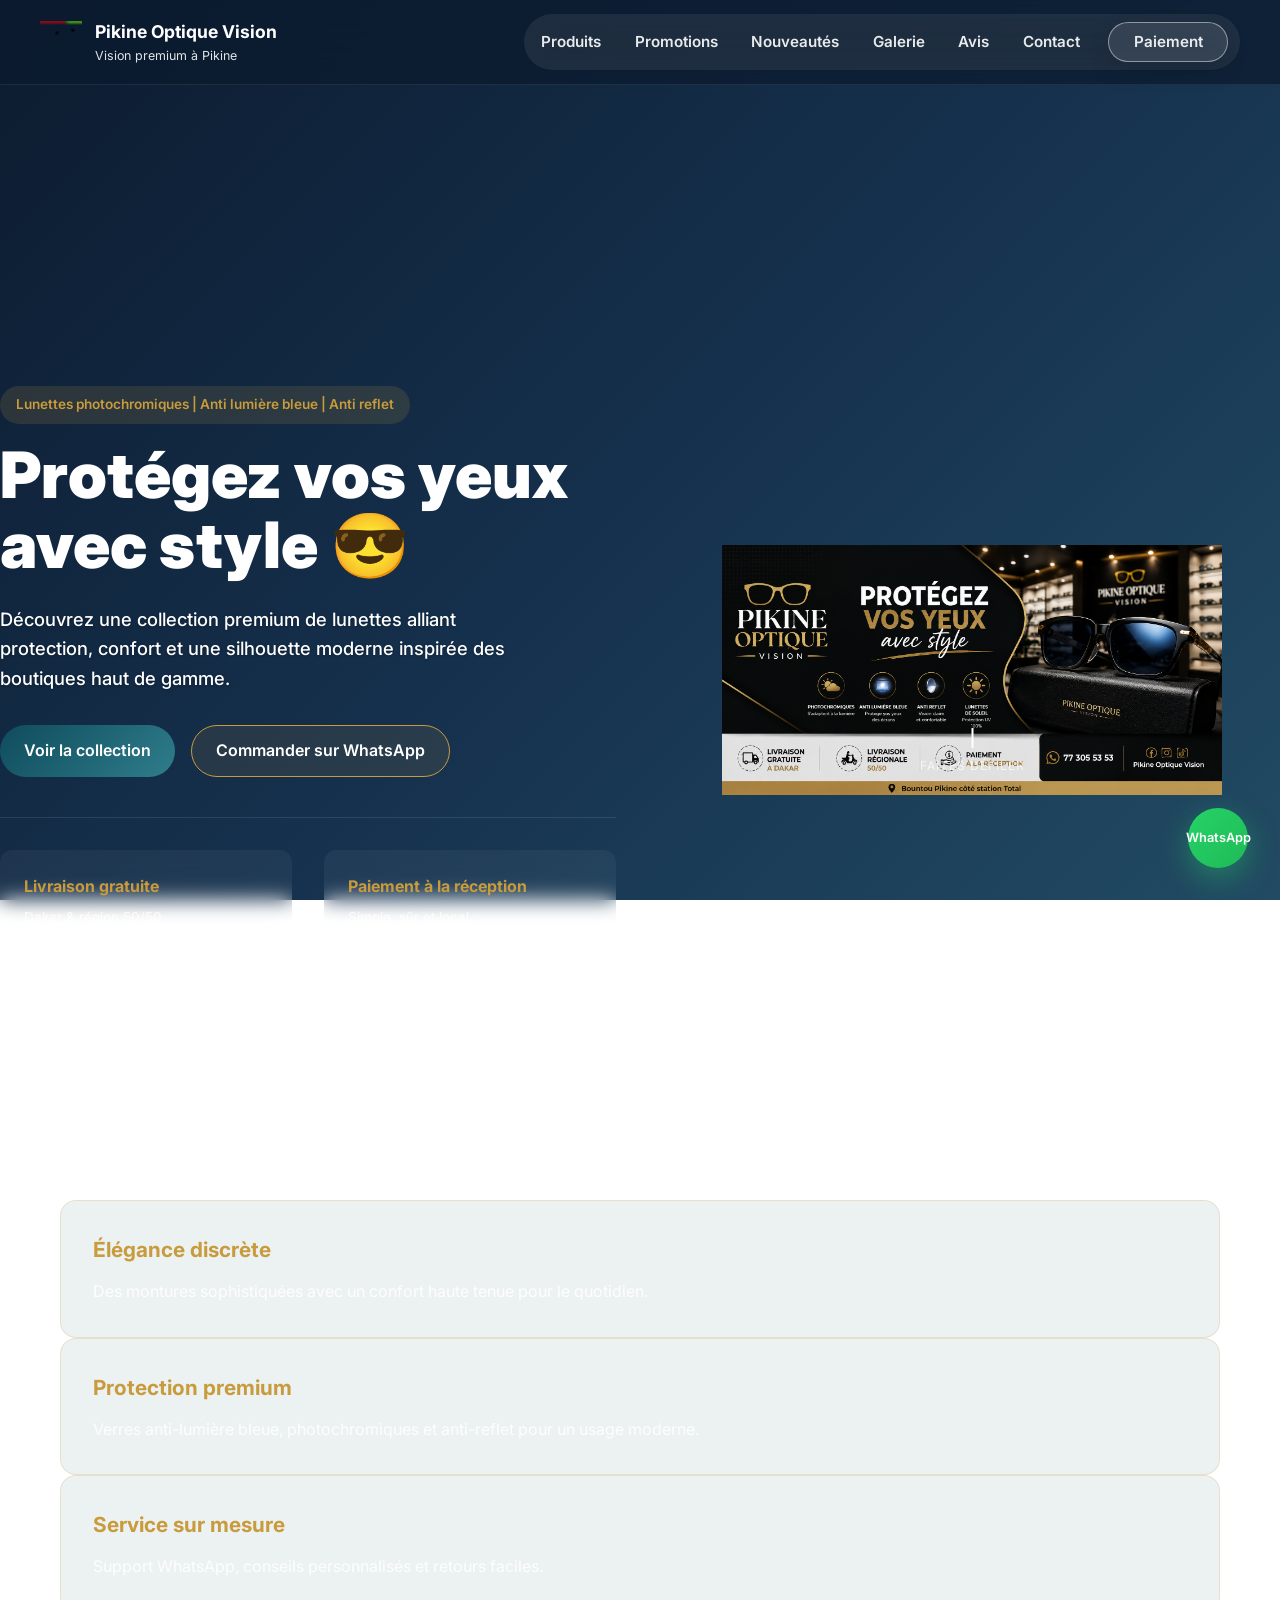
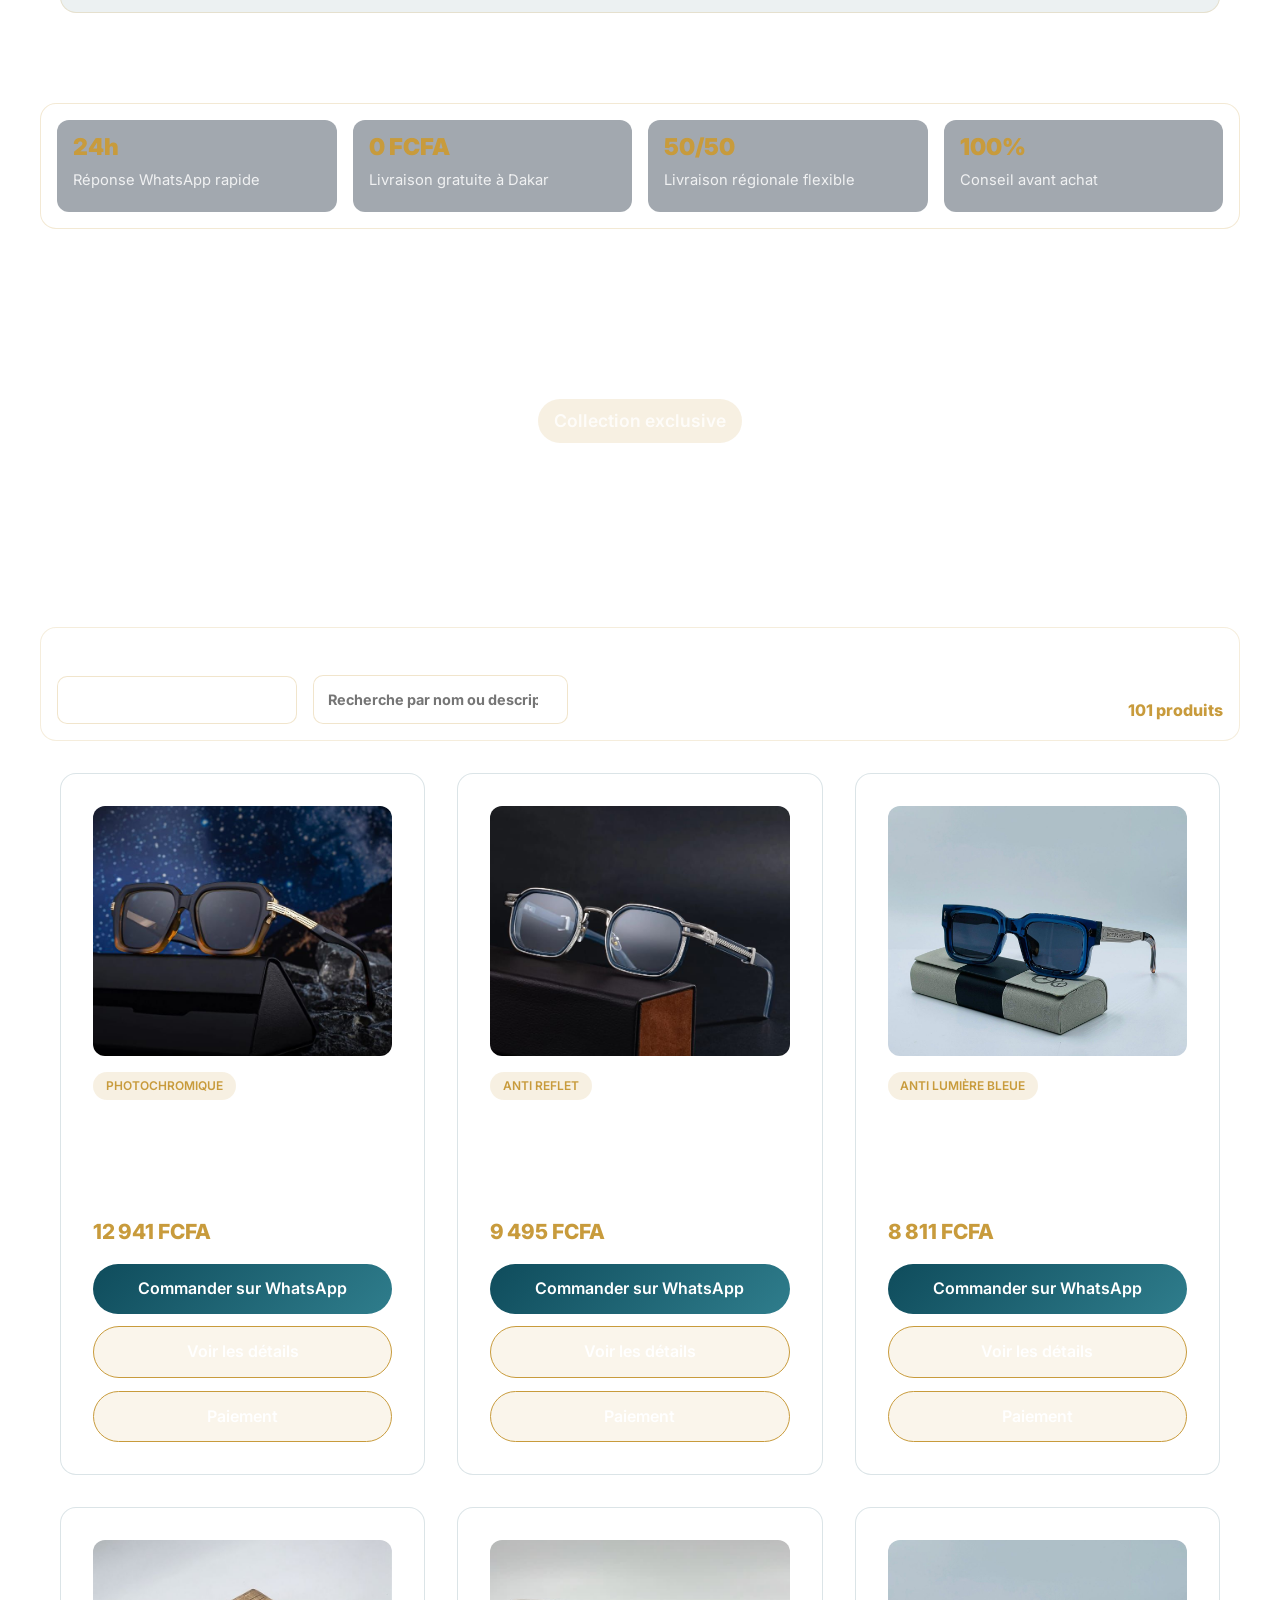
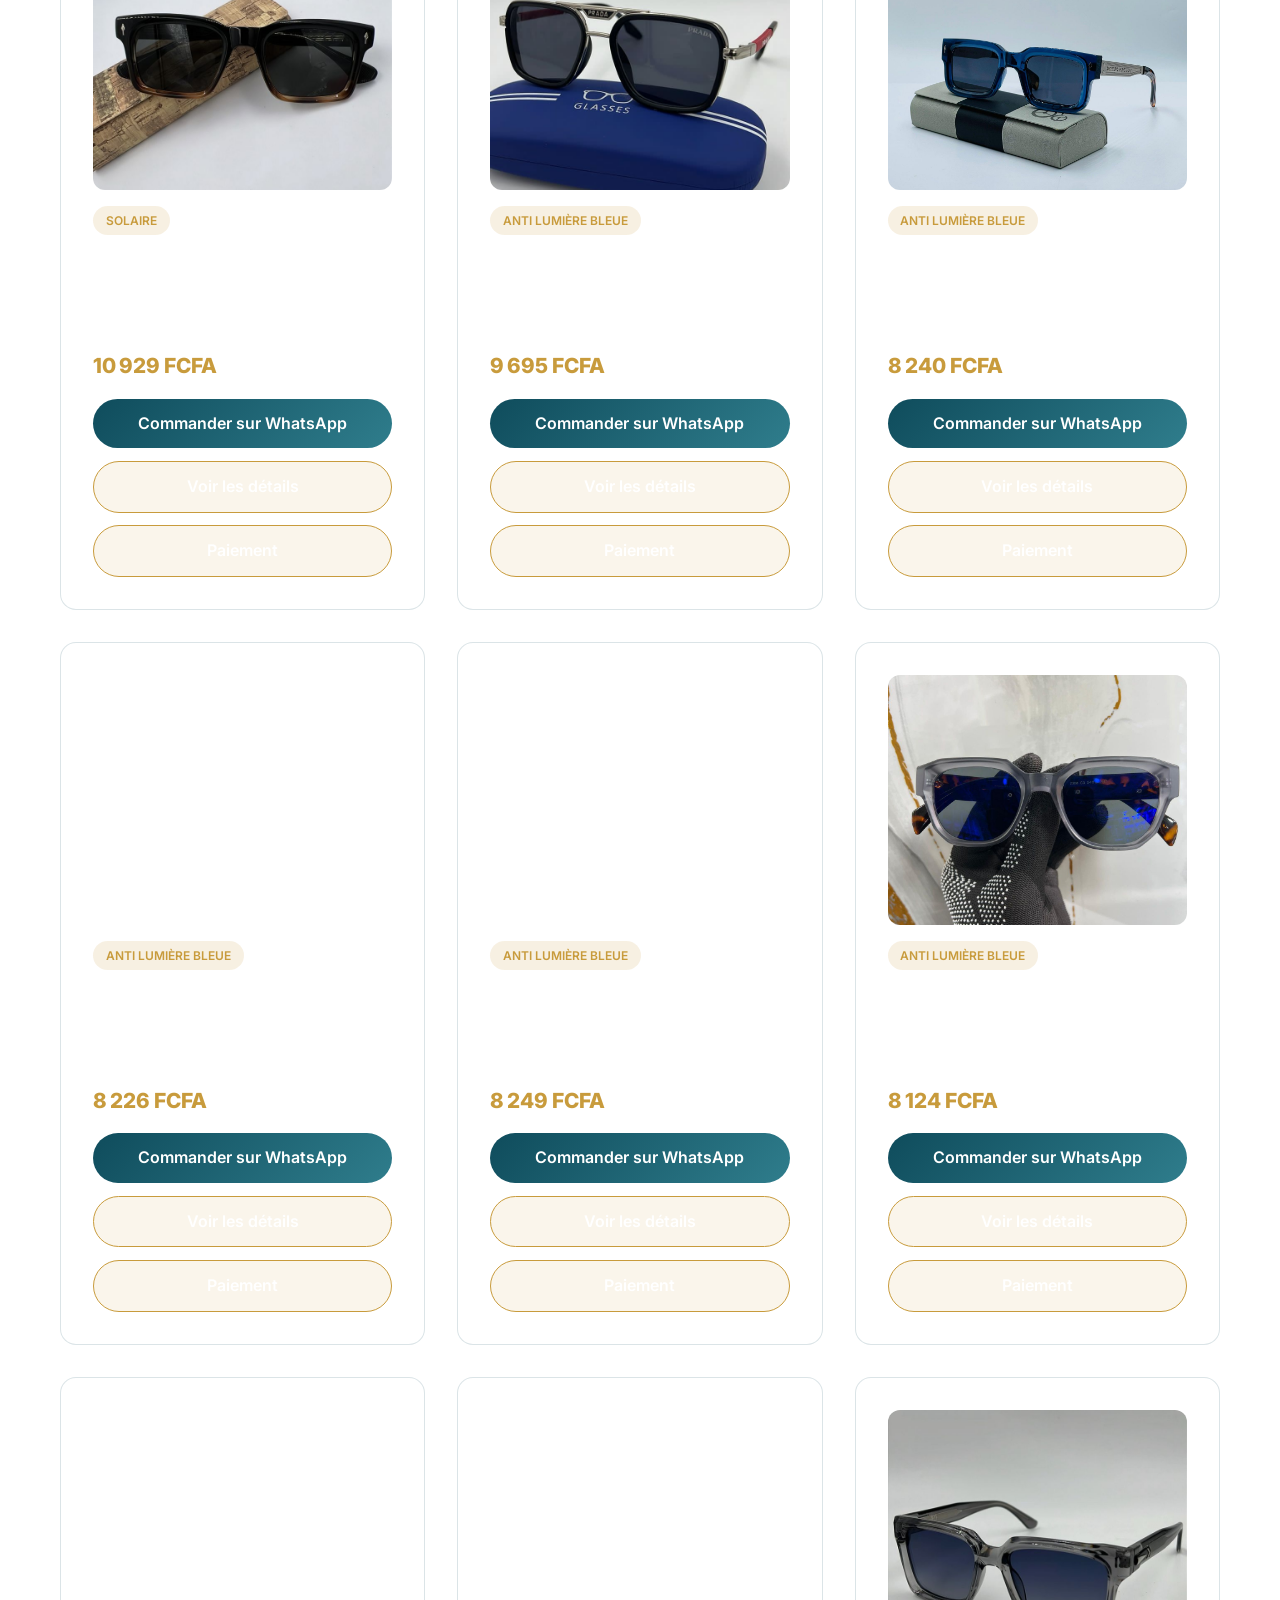
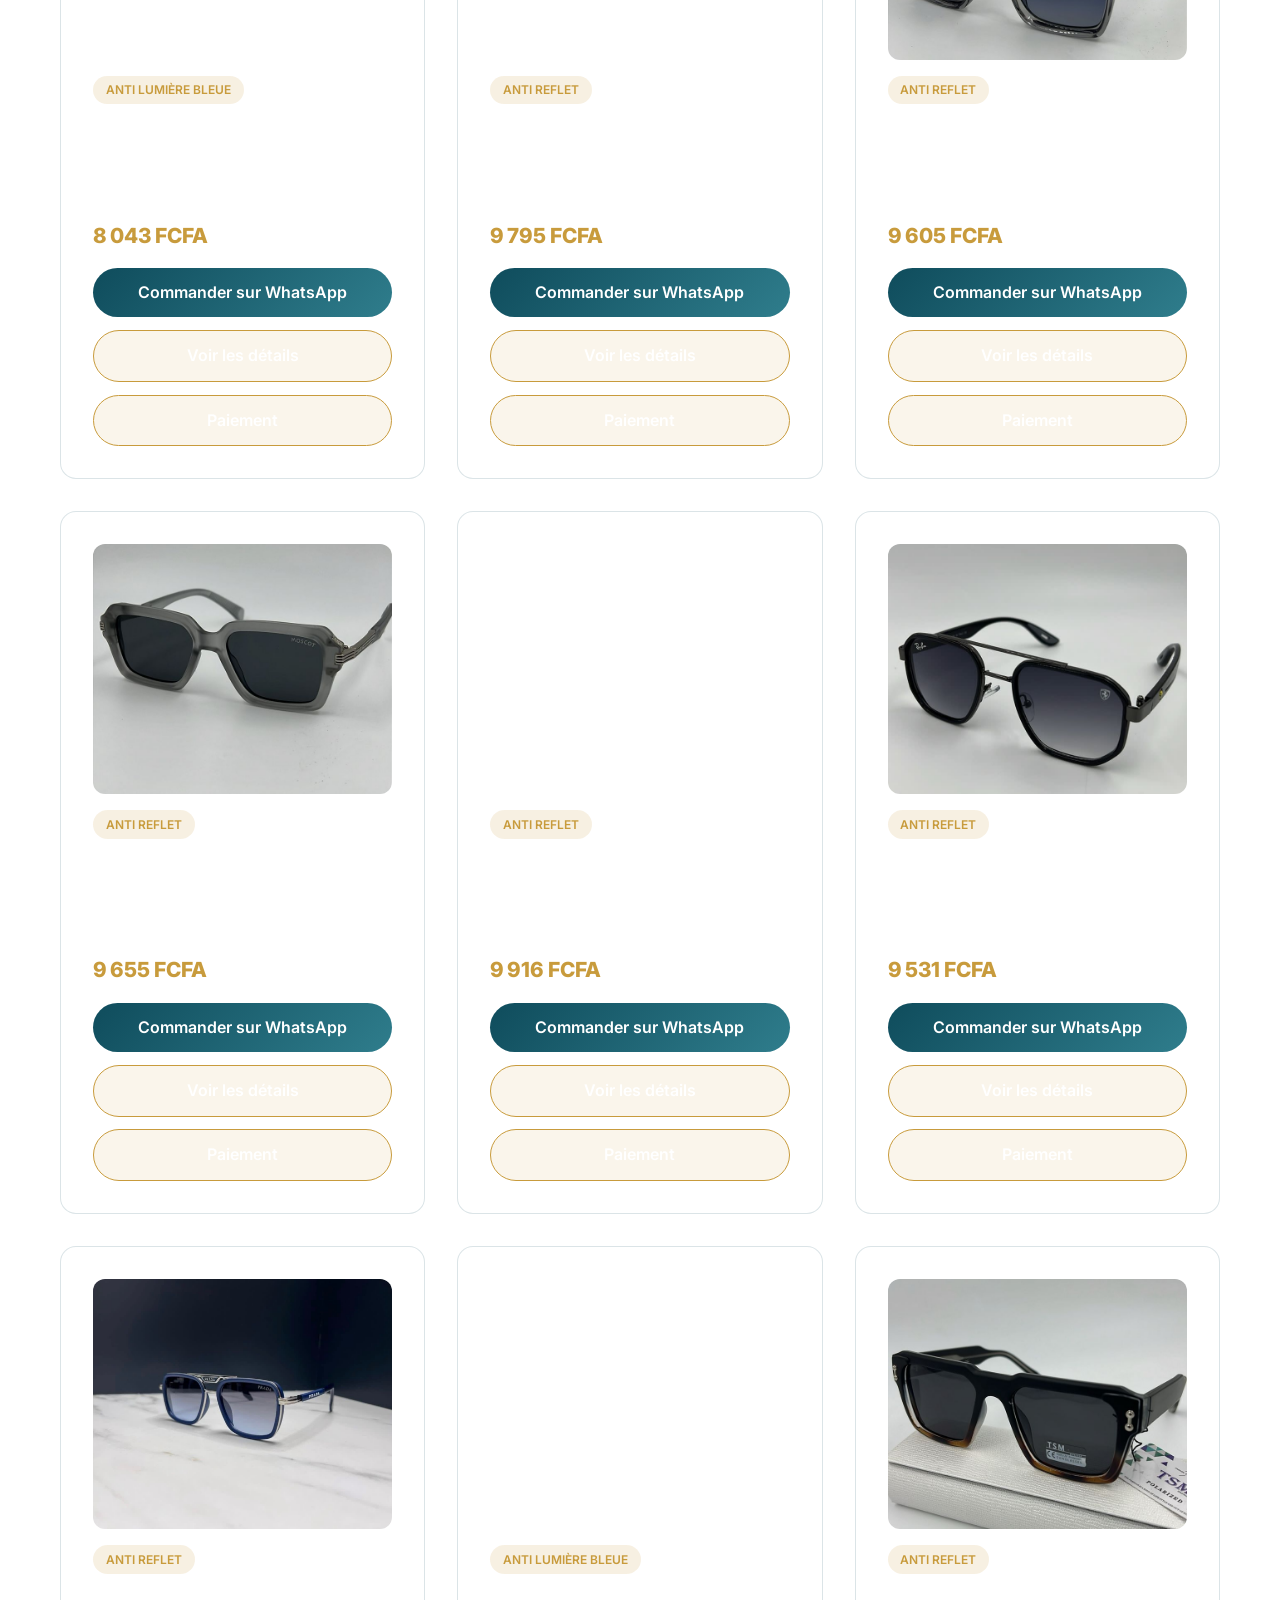
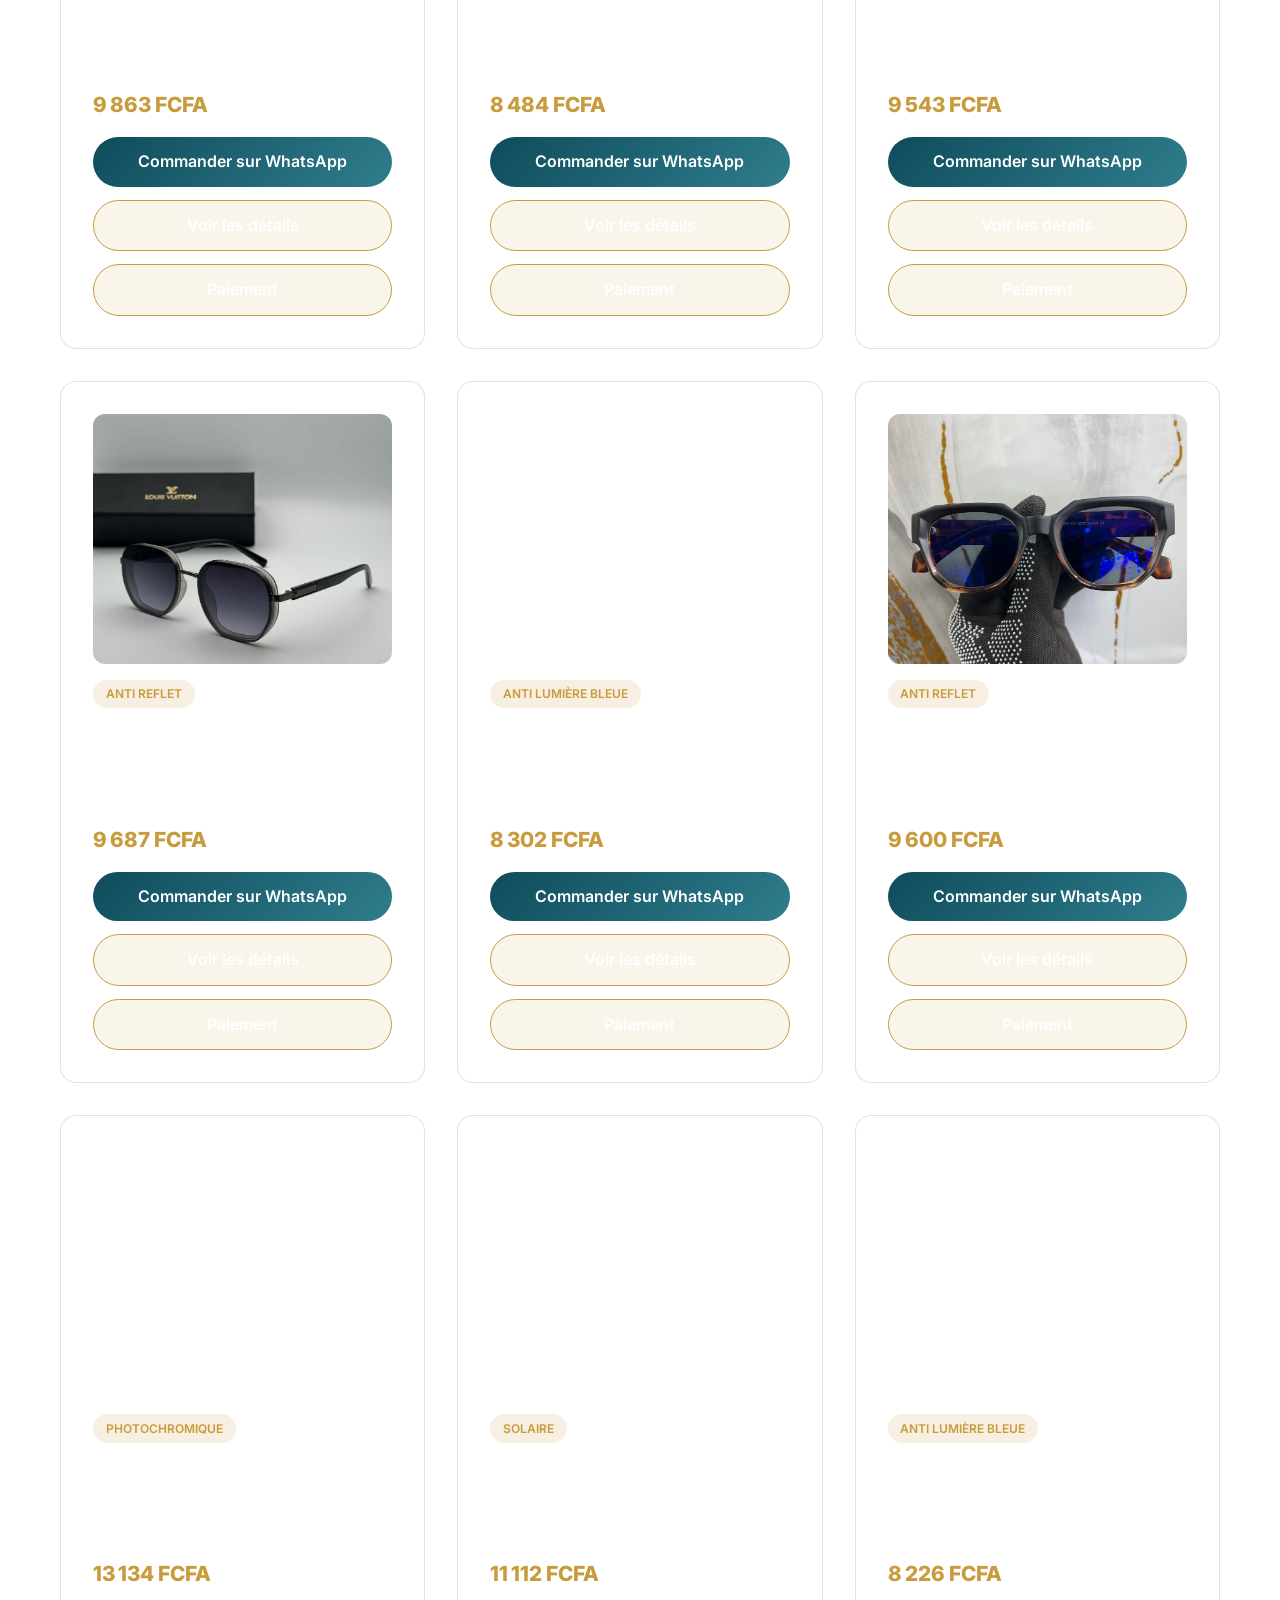
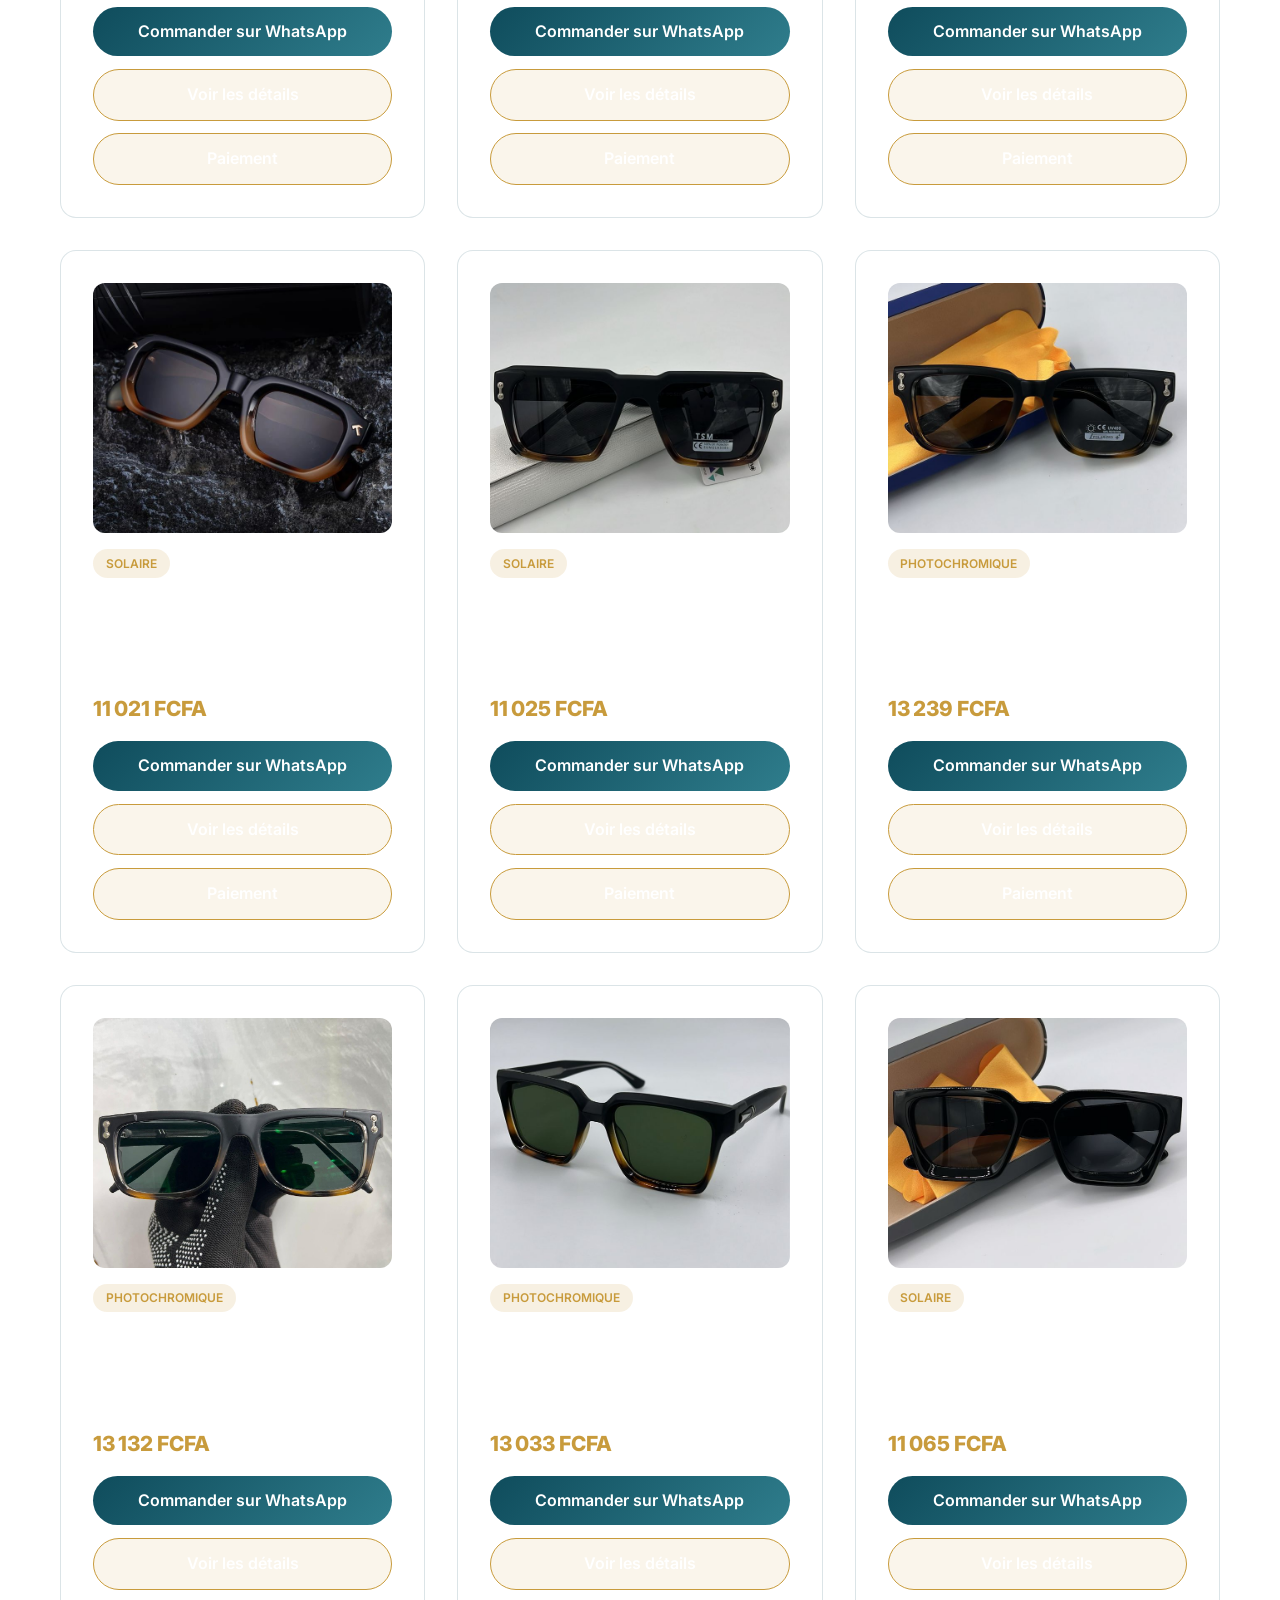
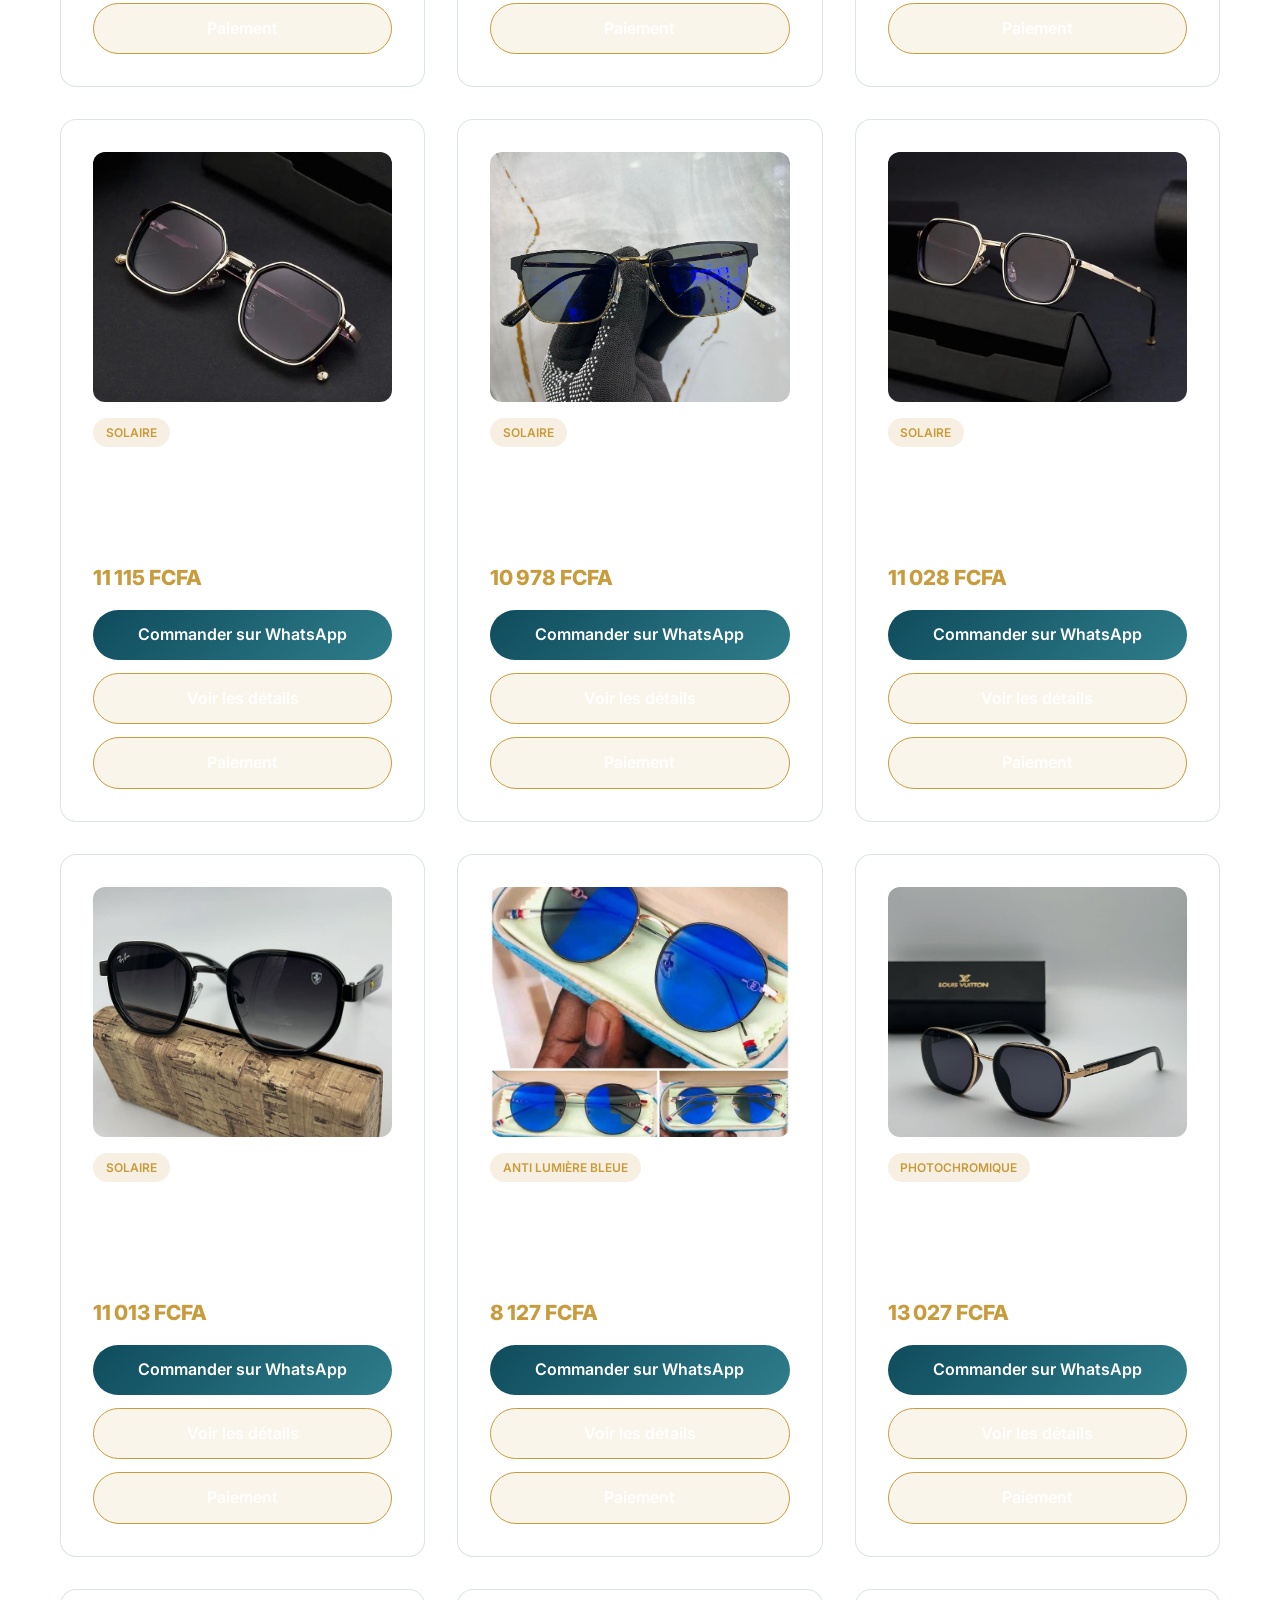
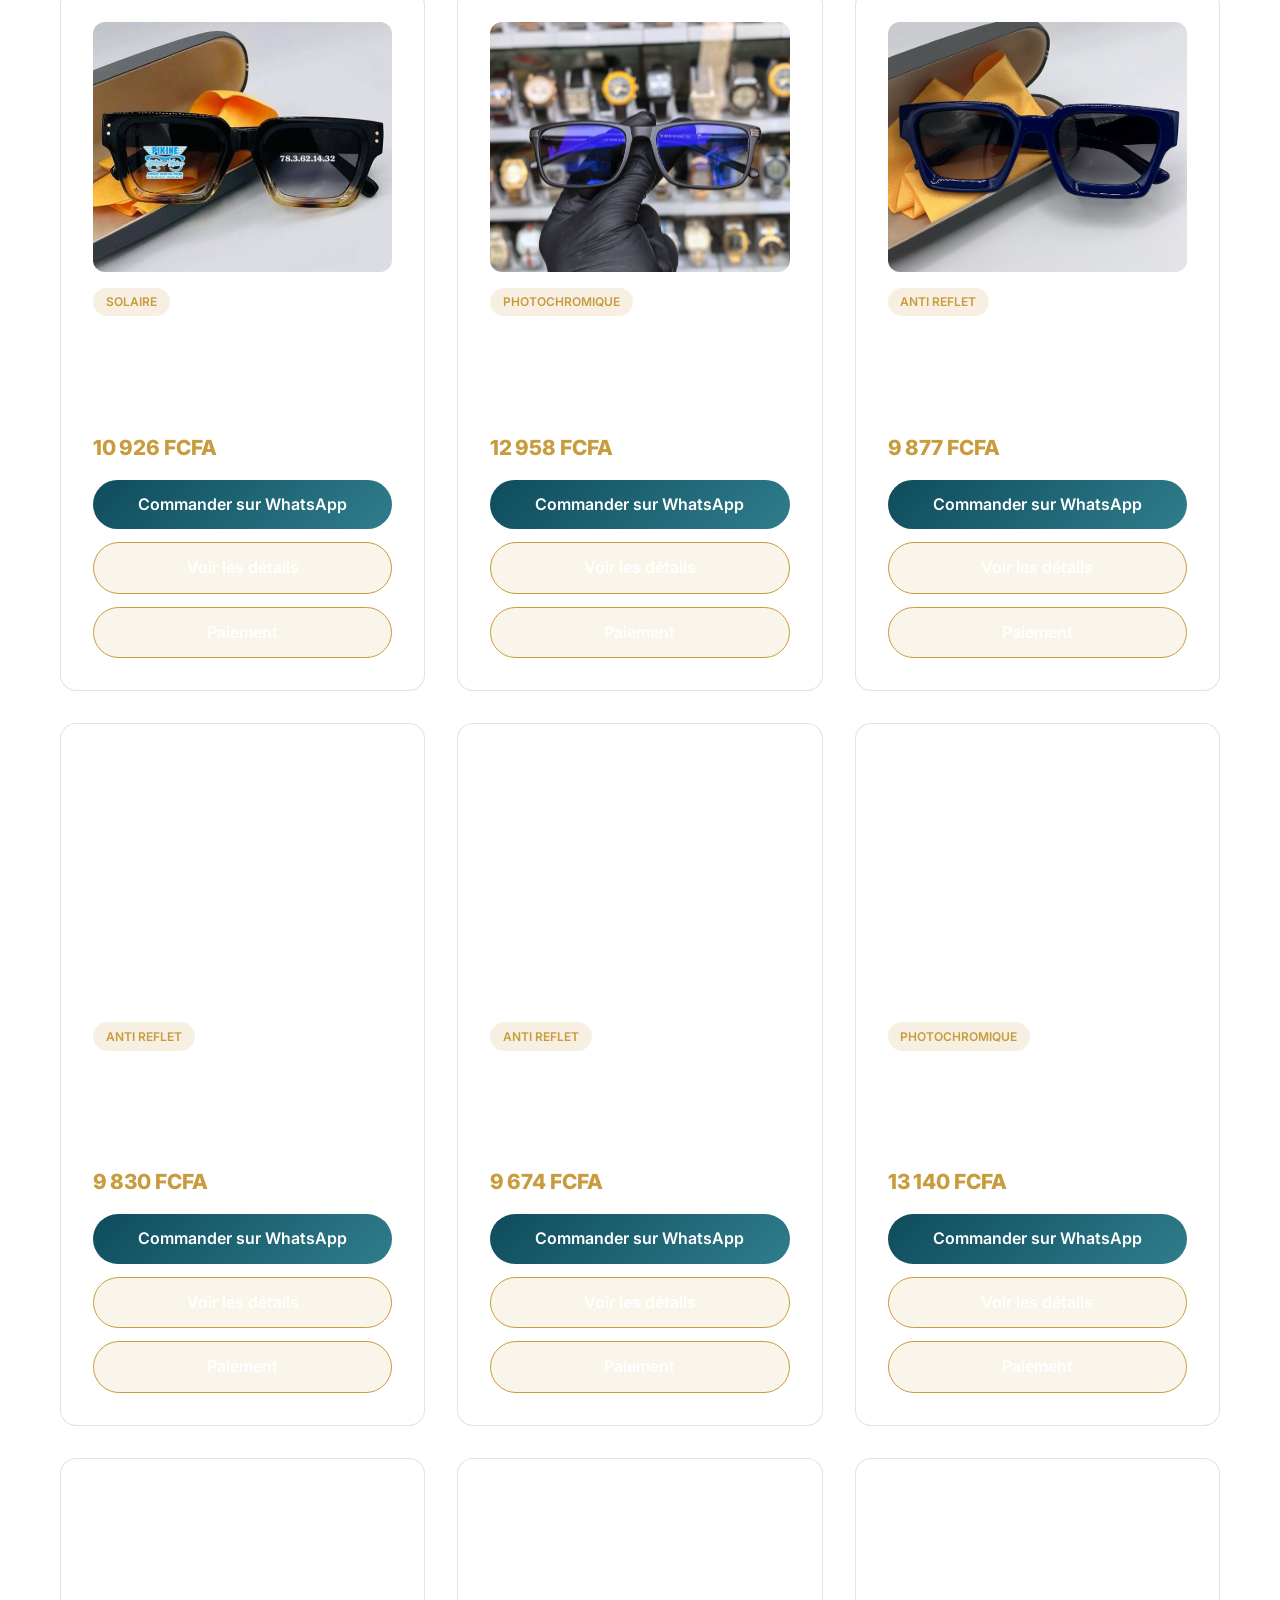
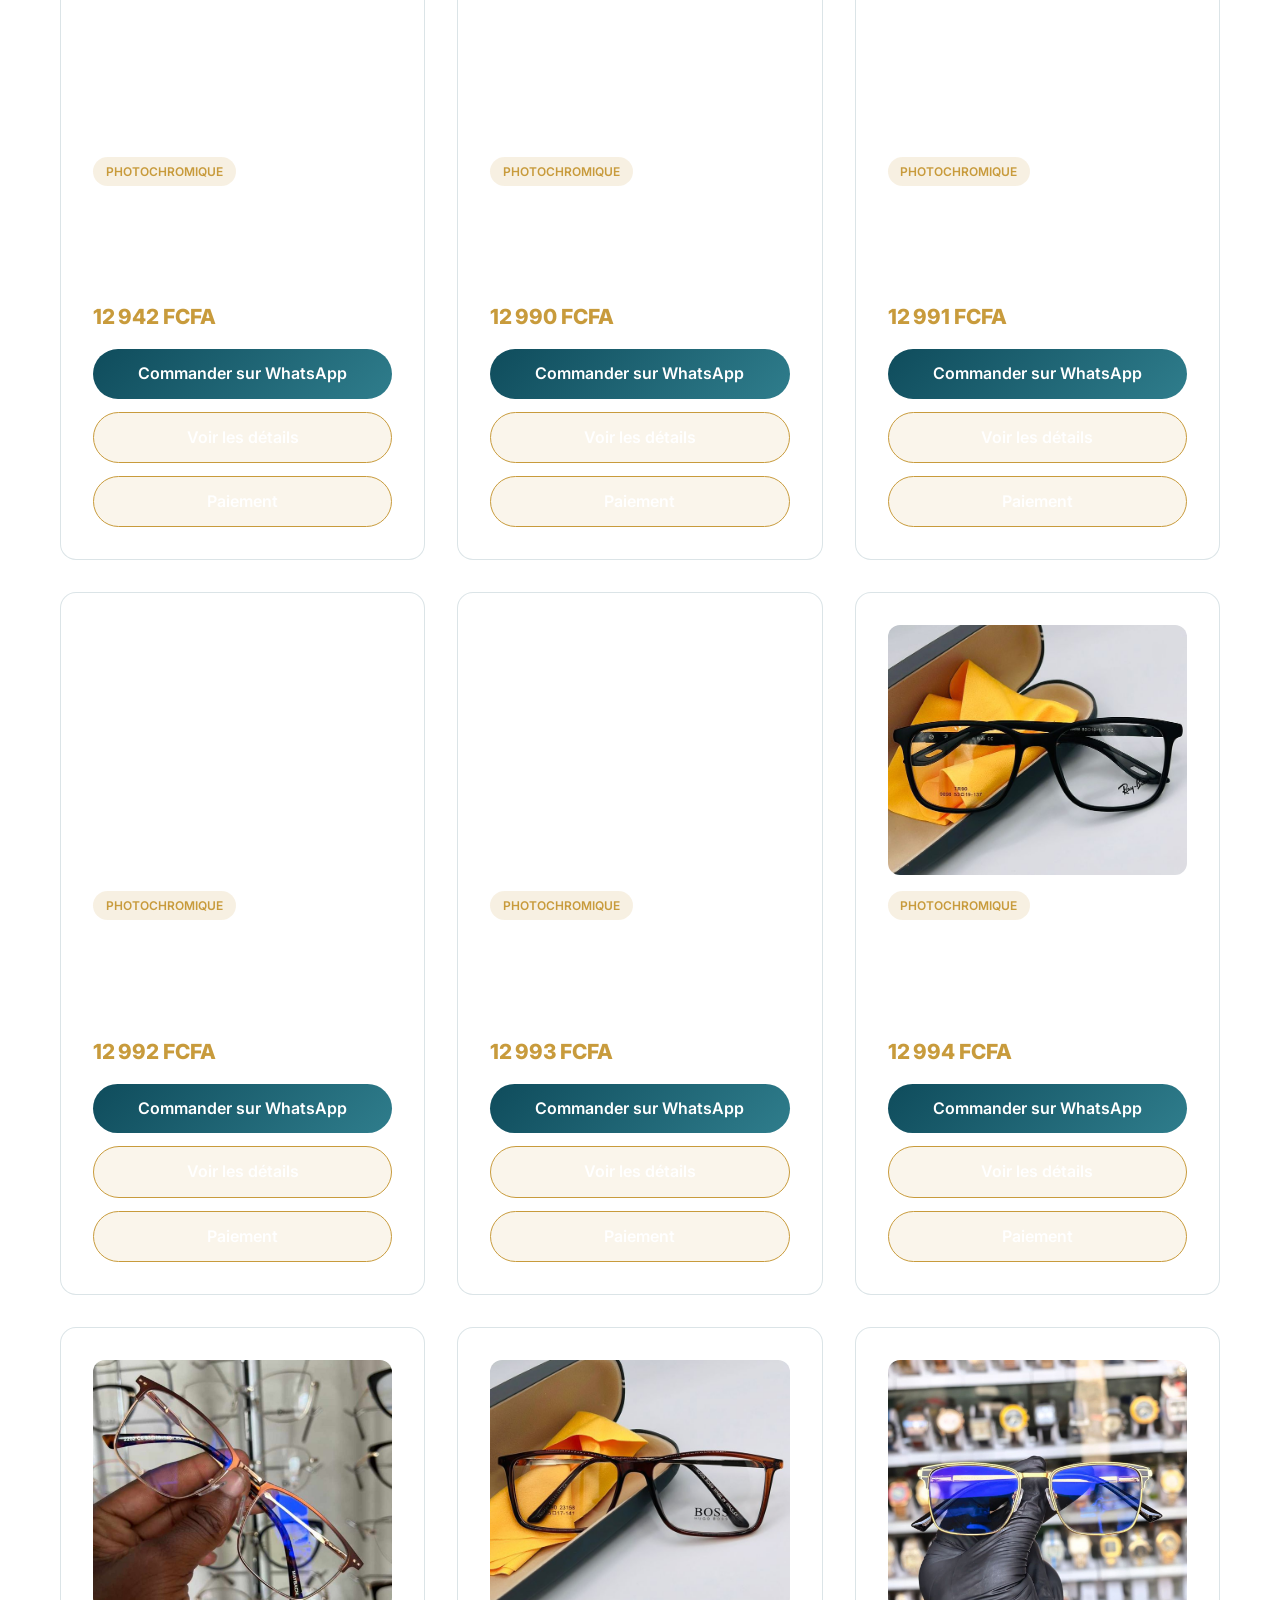
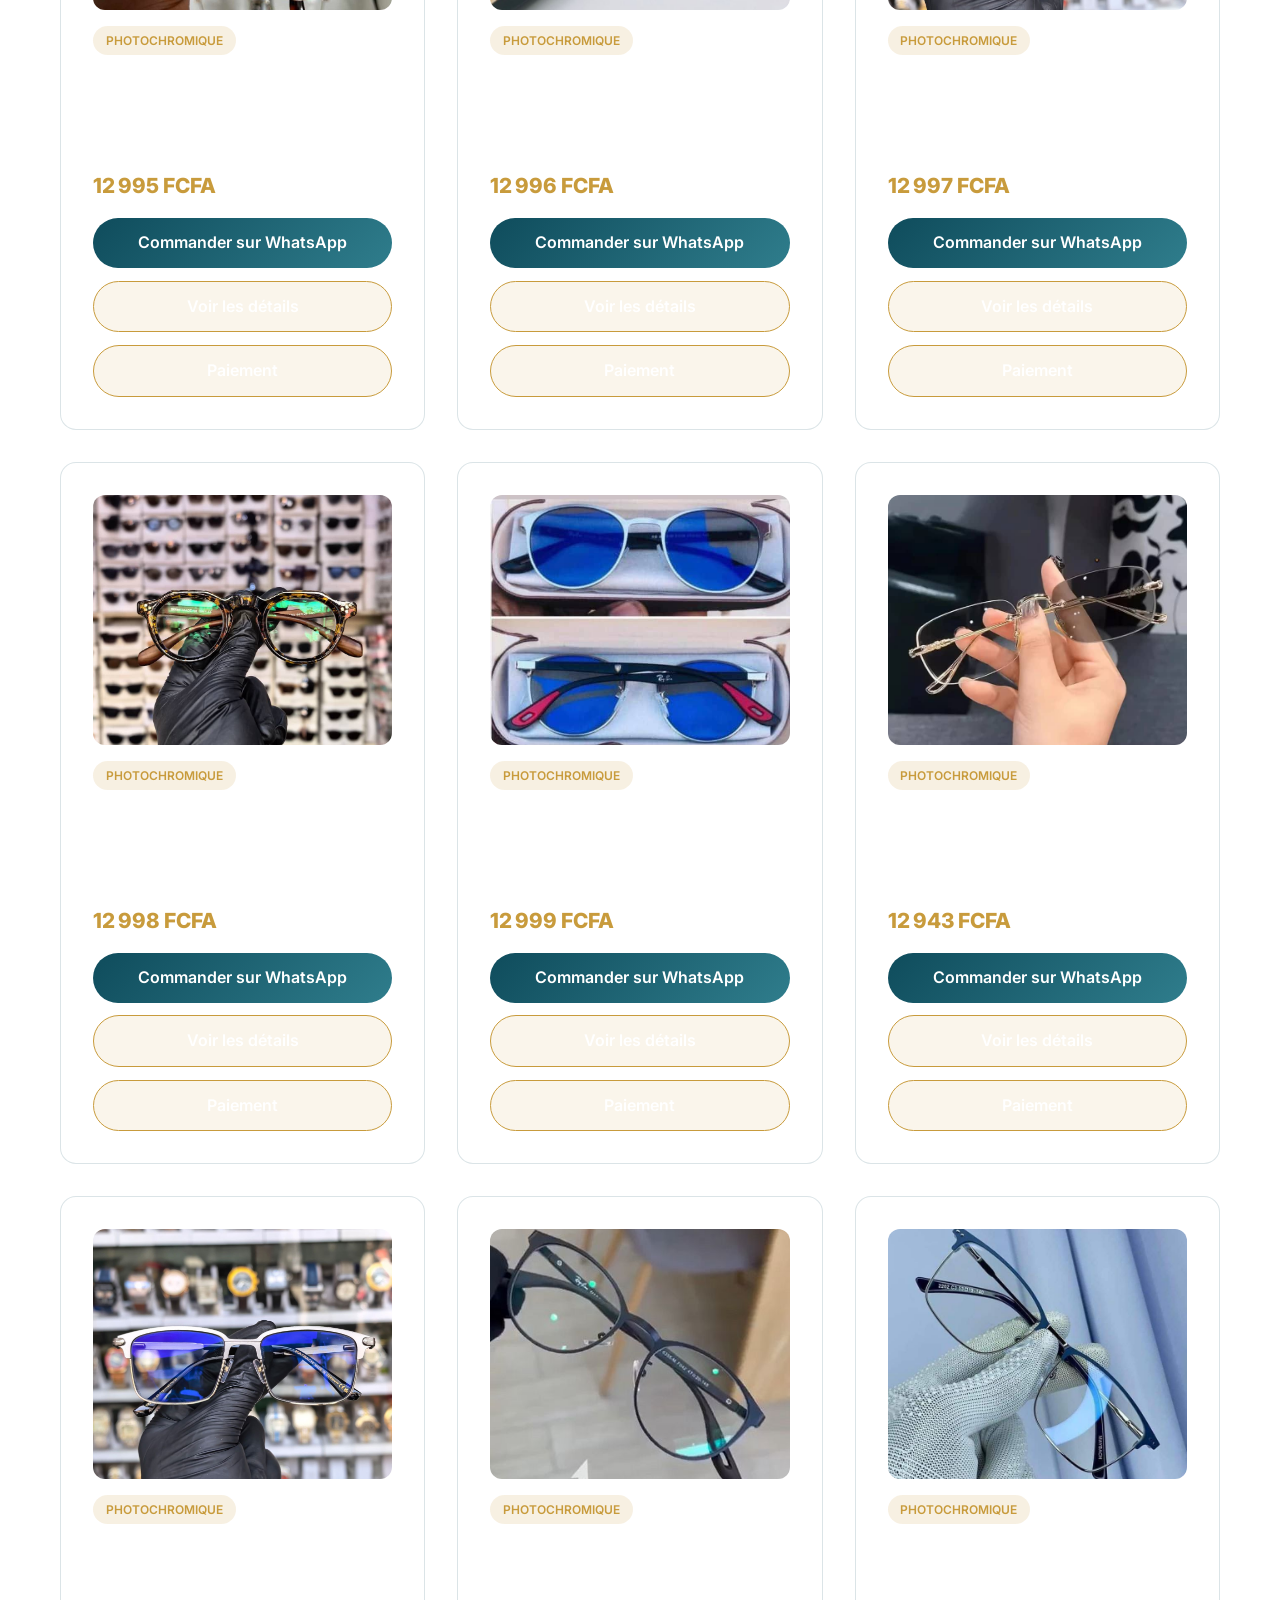
==== commit 8a2e3aad: "update" ====
--- a/index.html
+++ b/index.html
@@ -5,6 +5,8 @@
   <meta name="viewport" content="width=device-width, initial-scale=1.0" />
   <title>Pikine Optique Vision | Lunettes photochromiques et anti-lumière bleue</title>
   <meta name="description" content="Pikine Optique Vision - Boutique premium de lunettes photochromiques, anti lumière bleue, anti reflet et solaire au Sénégal." />
+  <link rel="icon" href="assets/logos/logo-pikine-optique.png" type="image/png" />
+  <link rel="shortcut icon" href="favicon.ico" />
   <link rel="preconnect" href="https://fonts.googleapis.com" />
   <link rel="preconnect" href="https://fonts.gstatic.com" crossorigin />
   <link href="https://fonts.googleapis.com/css2?family=Inter:wght@400;500;600;700;800&display=swap" rel="stylesheet" />
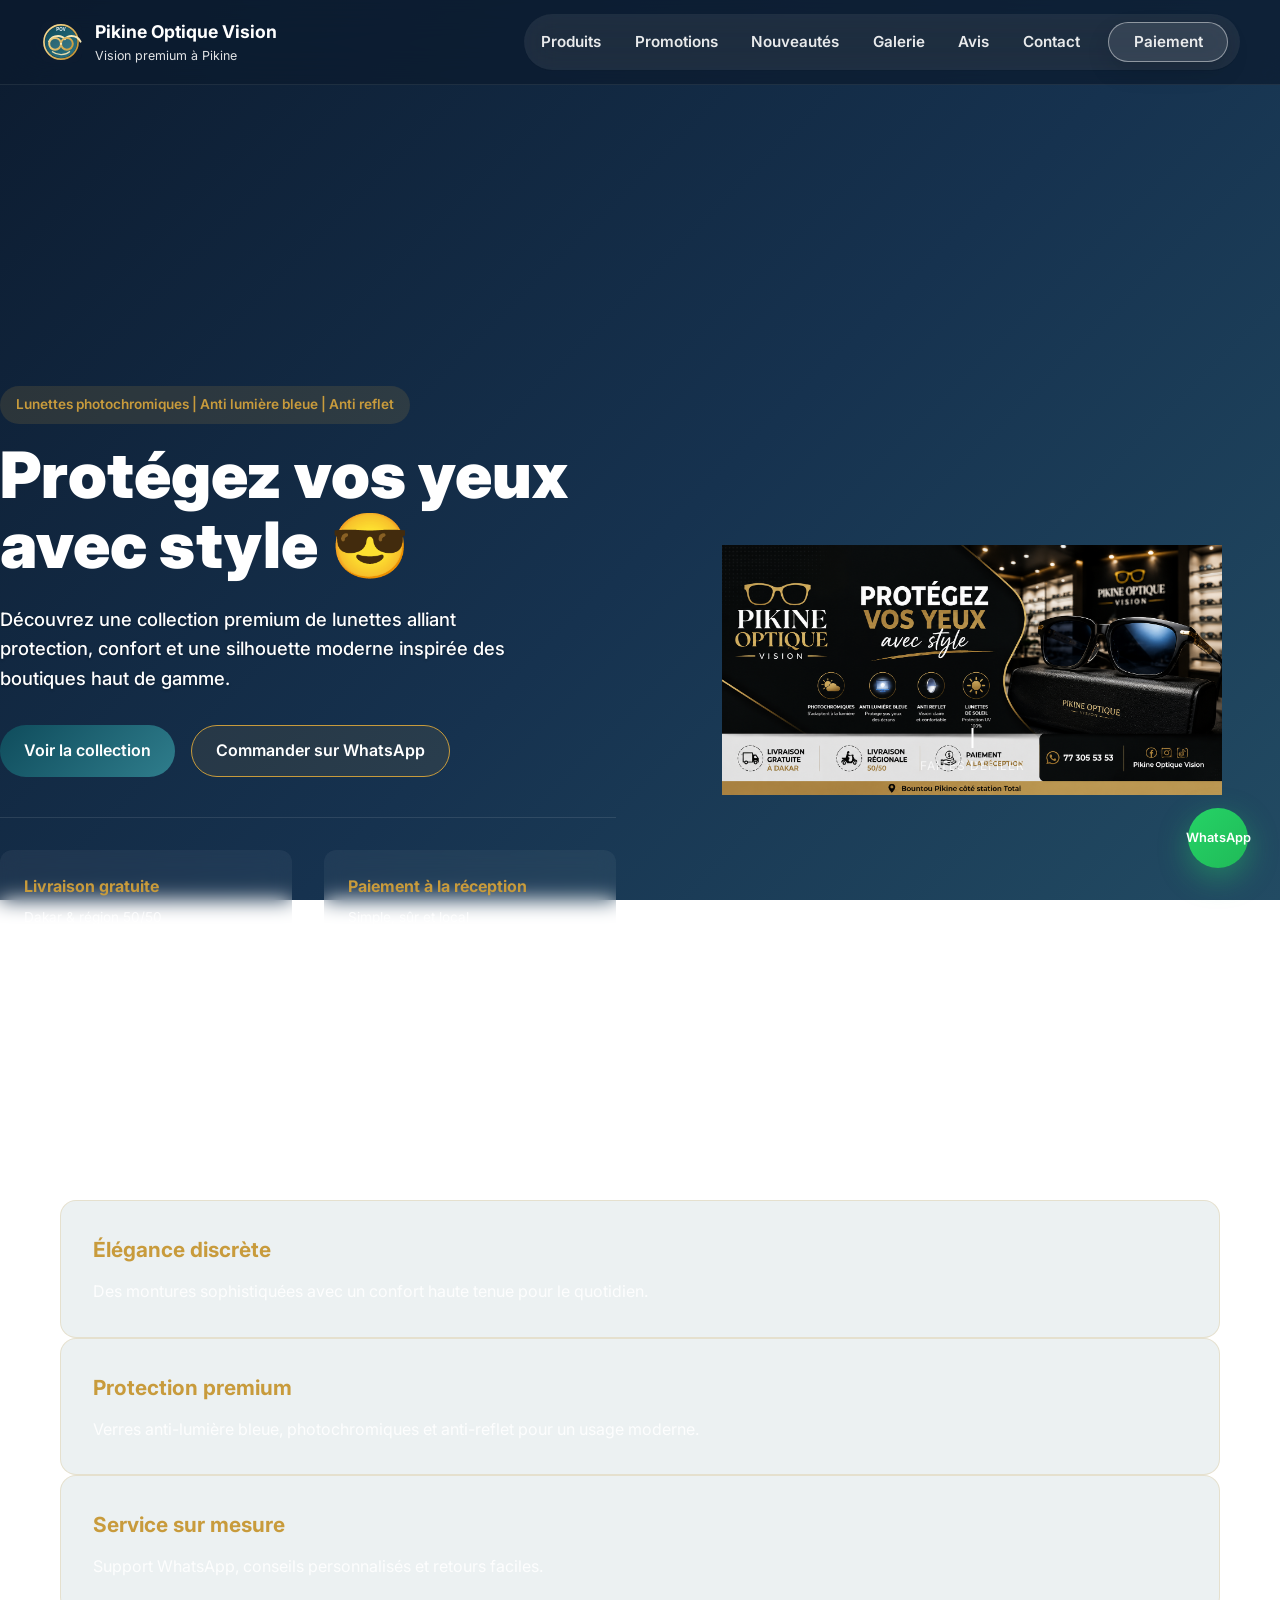
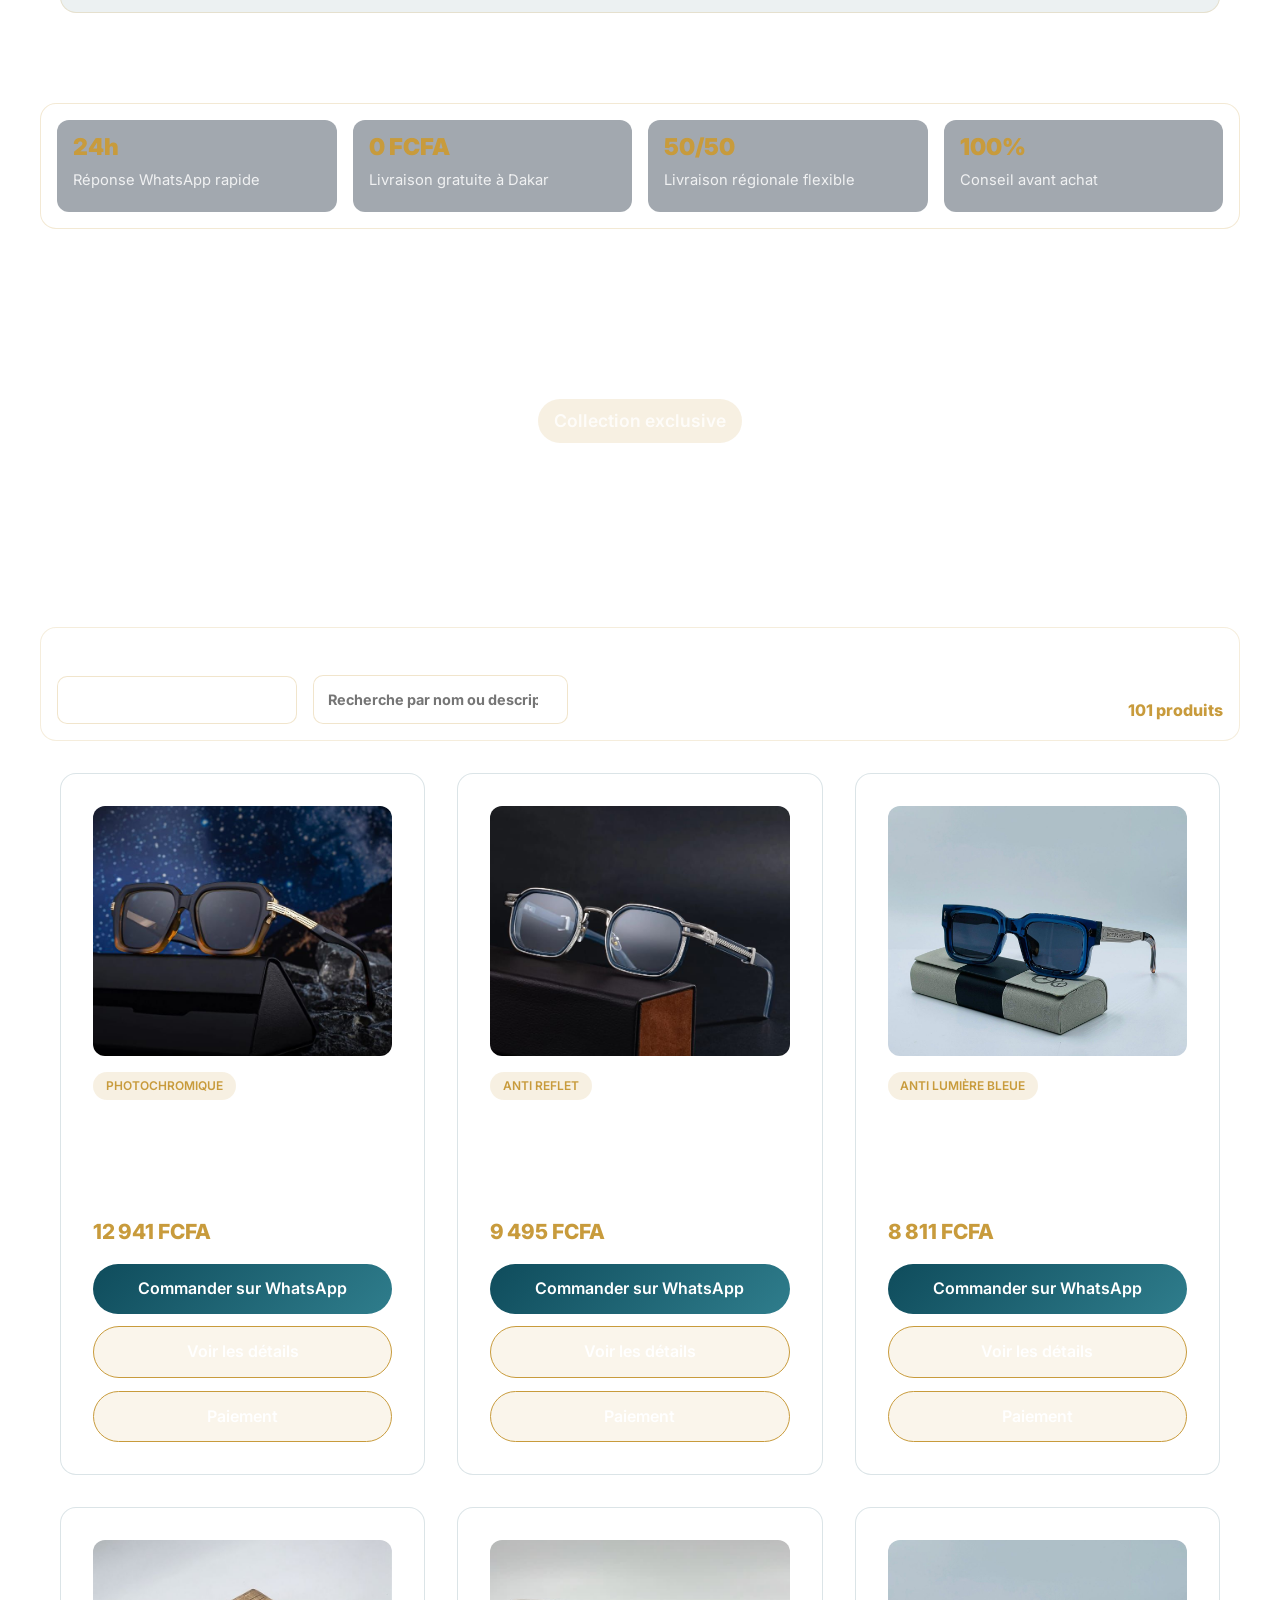
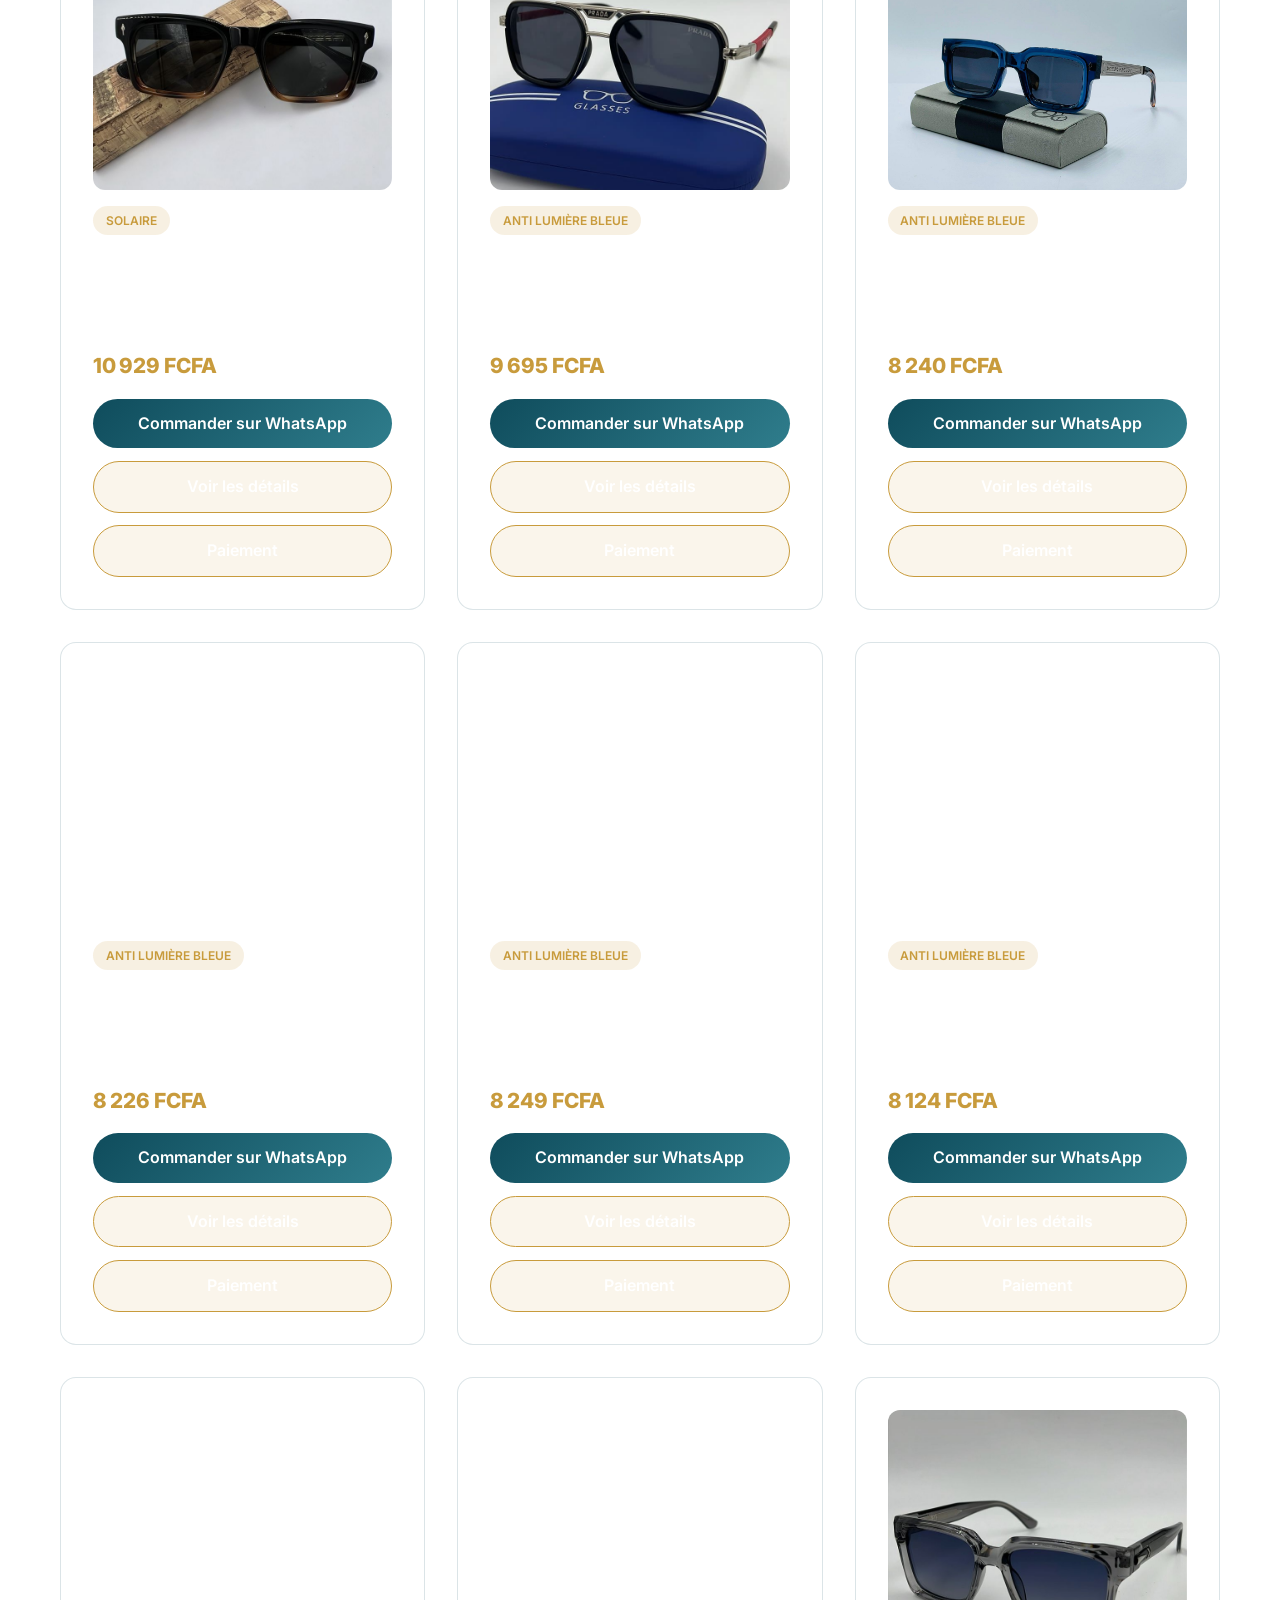
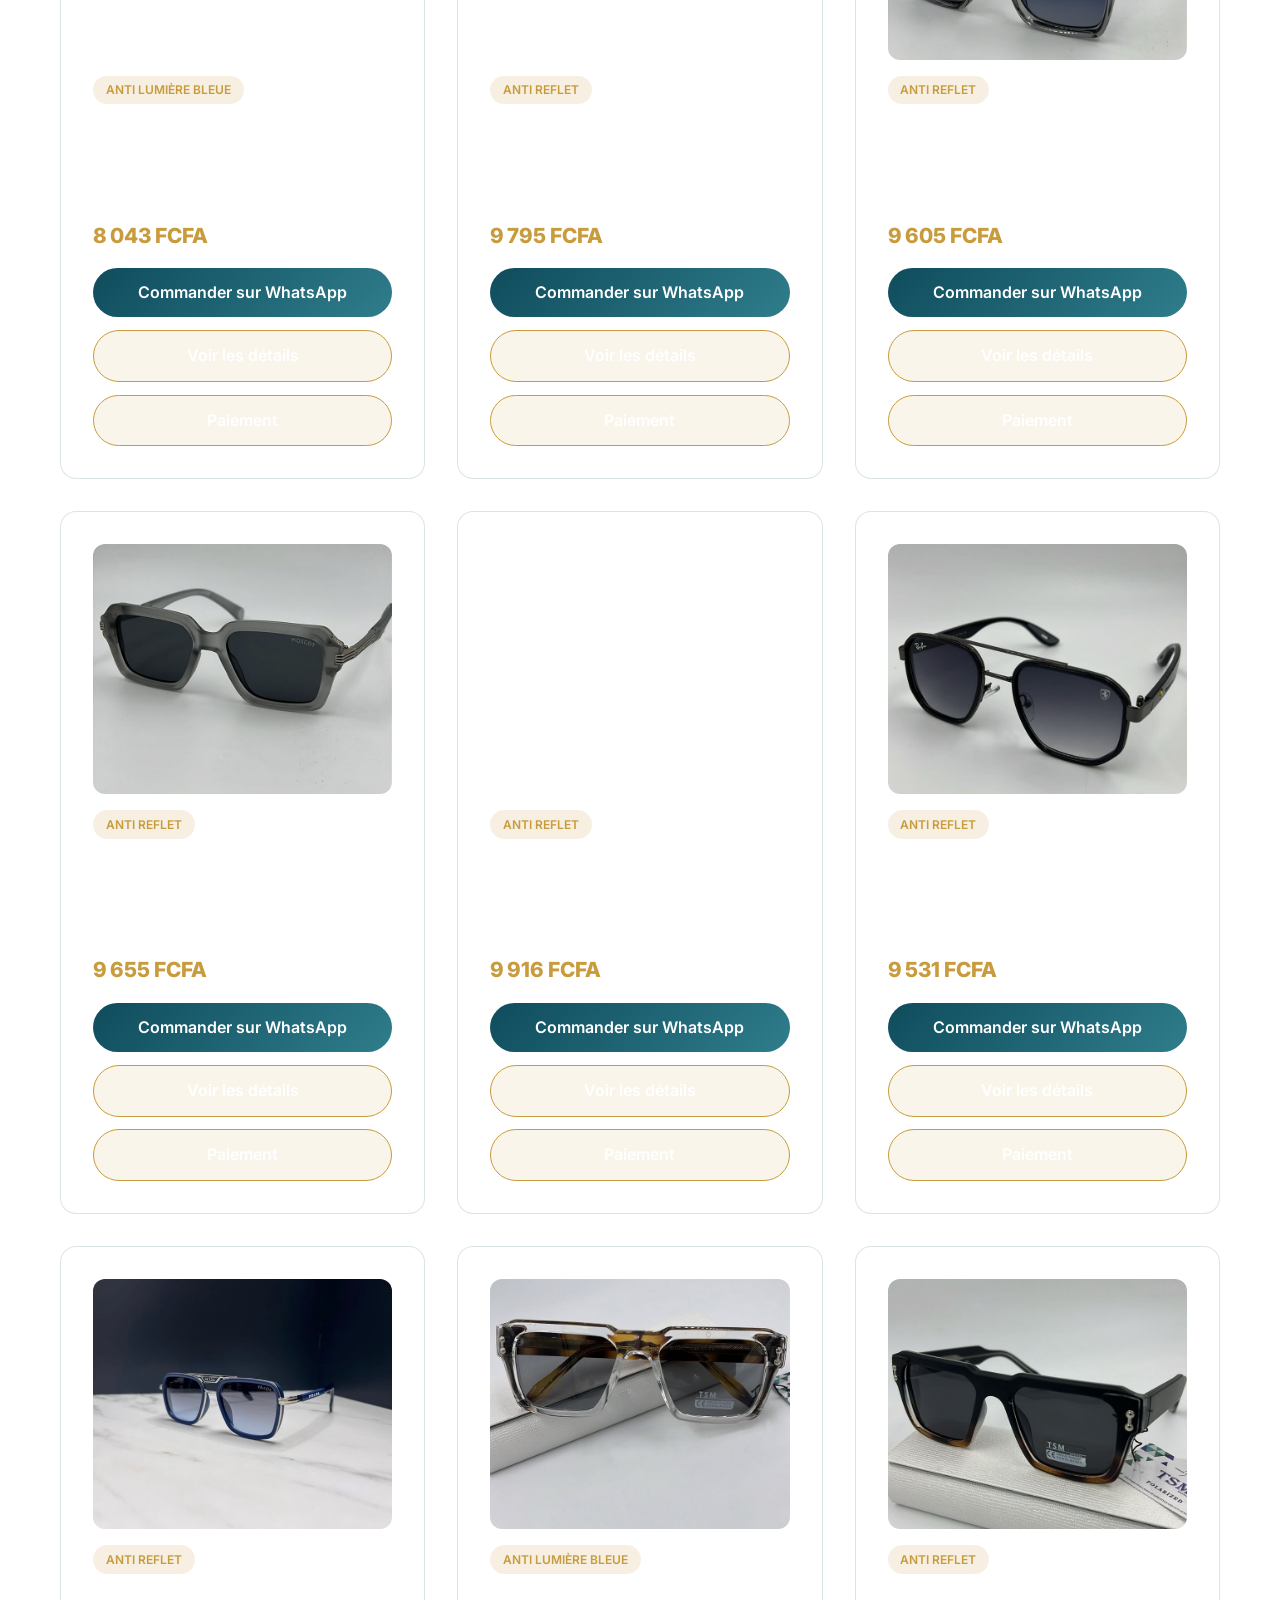
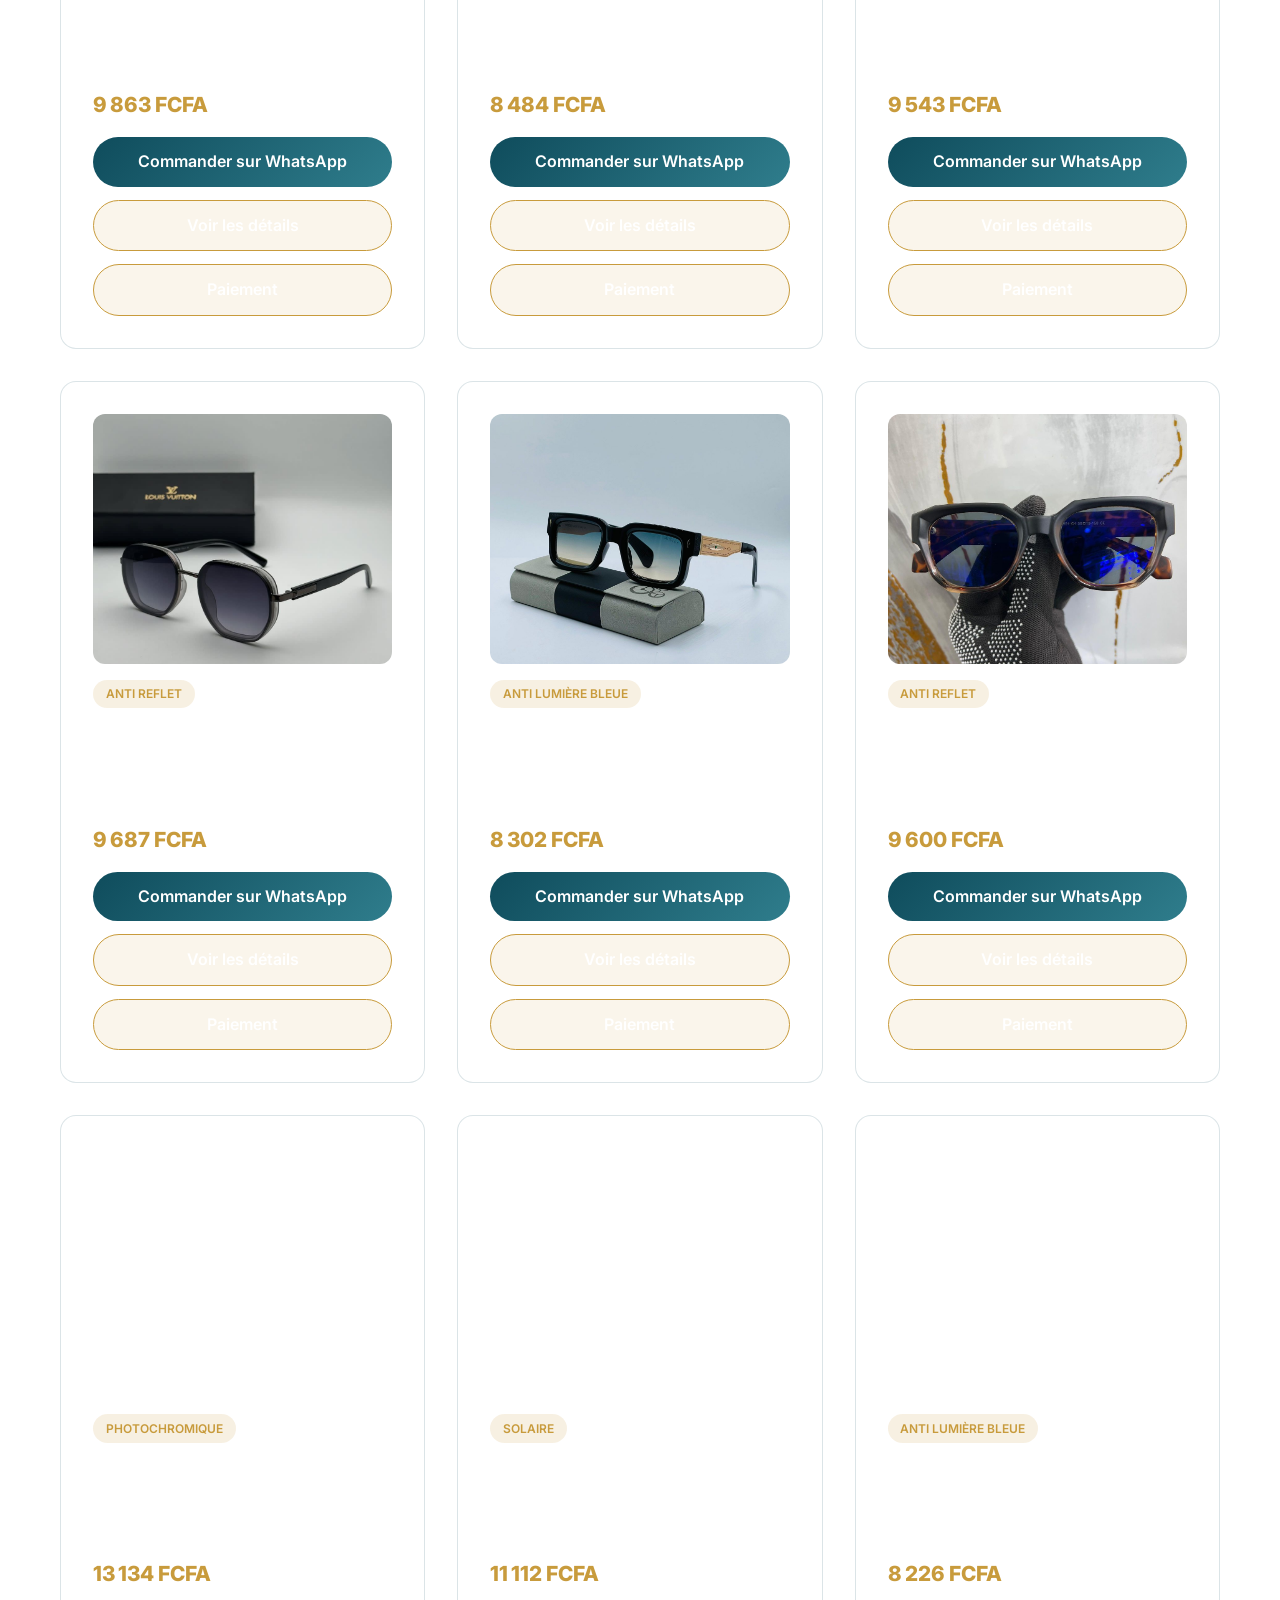
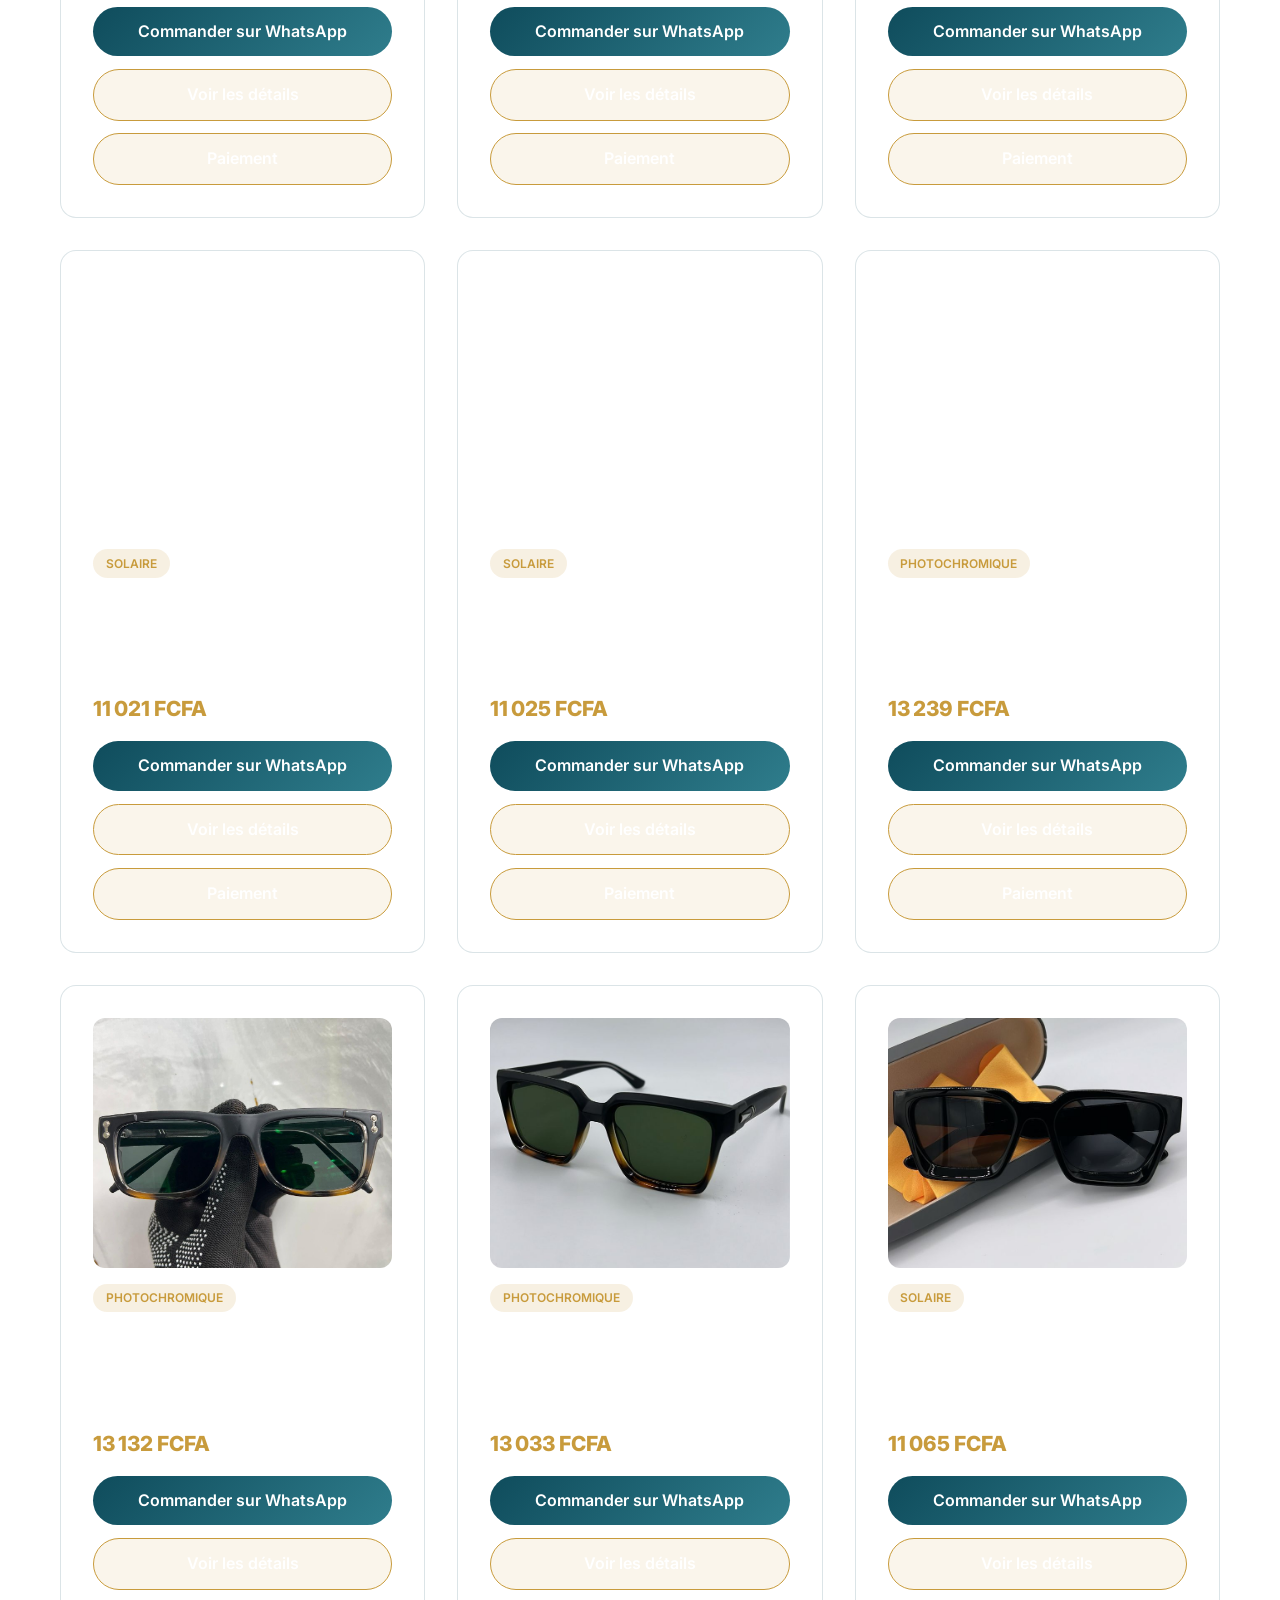
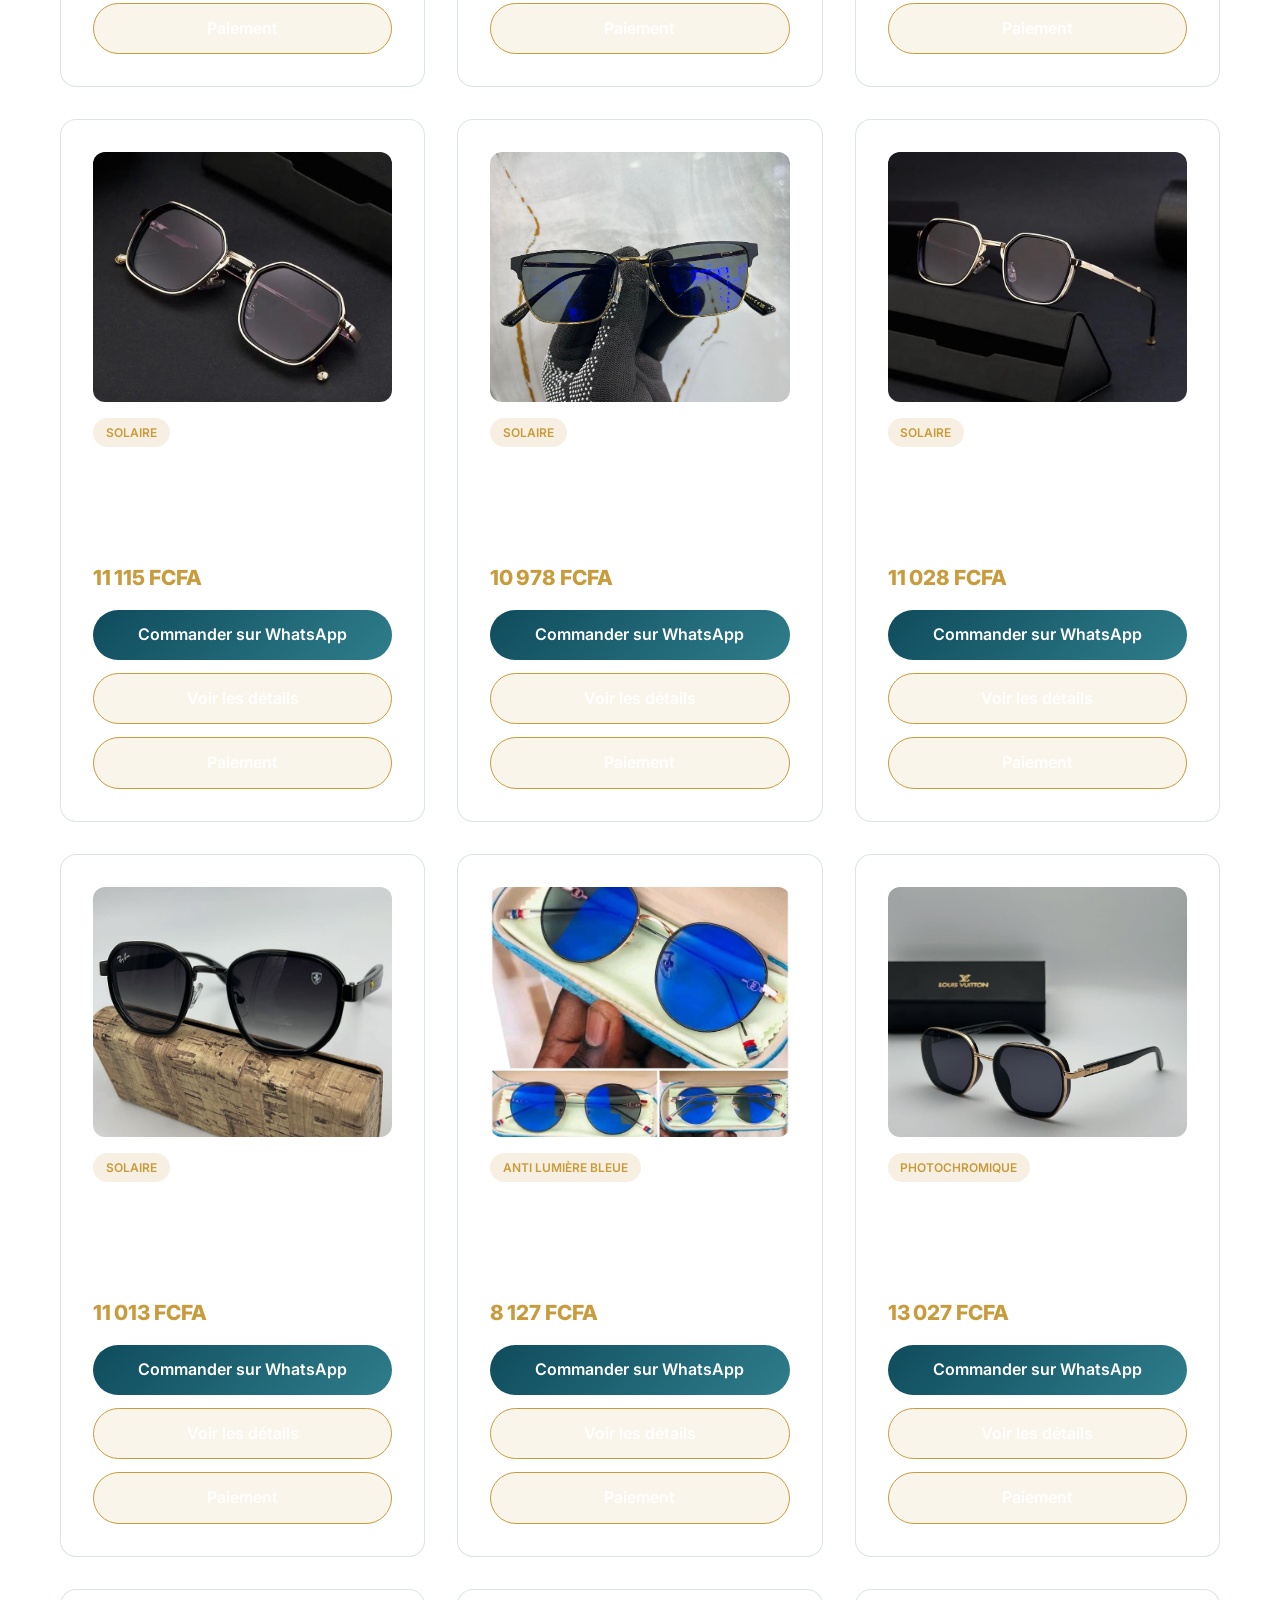
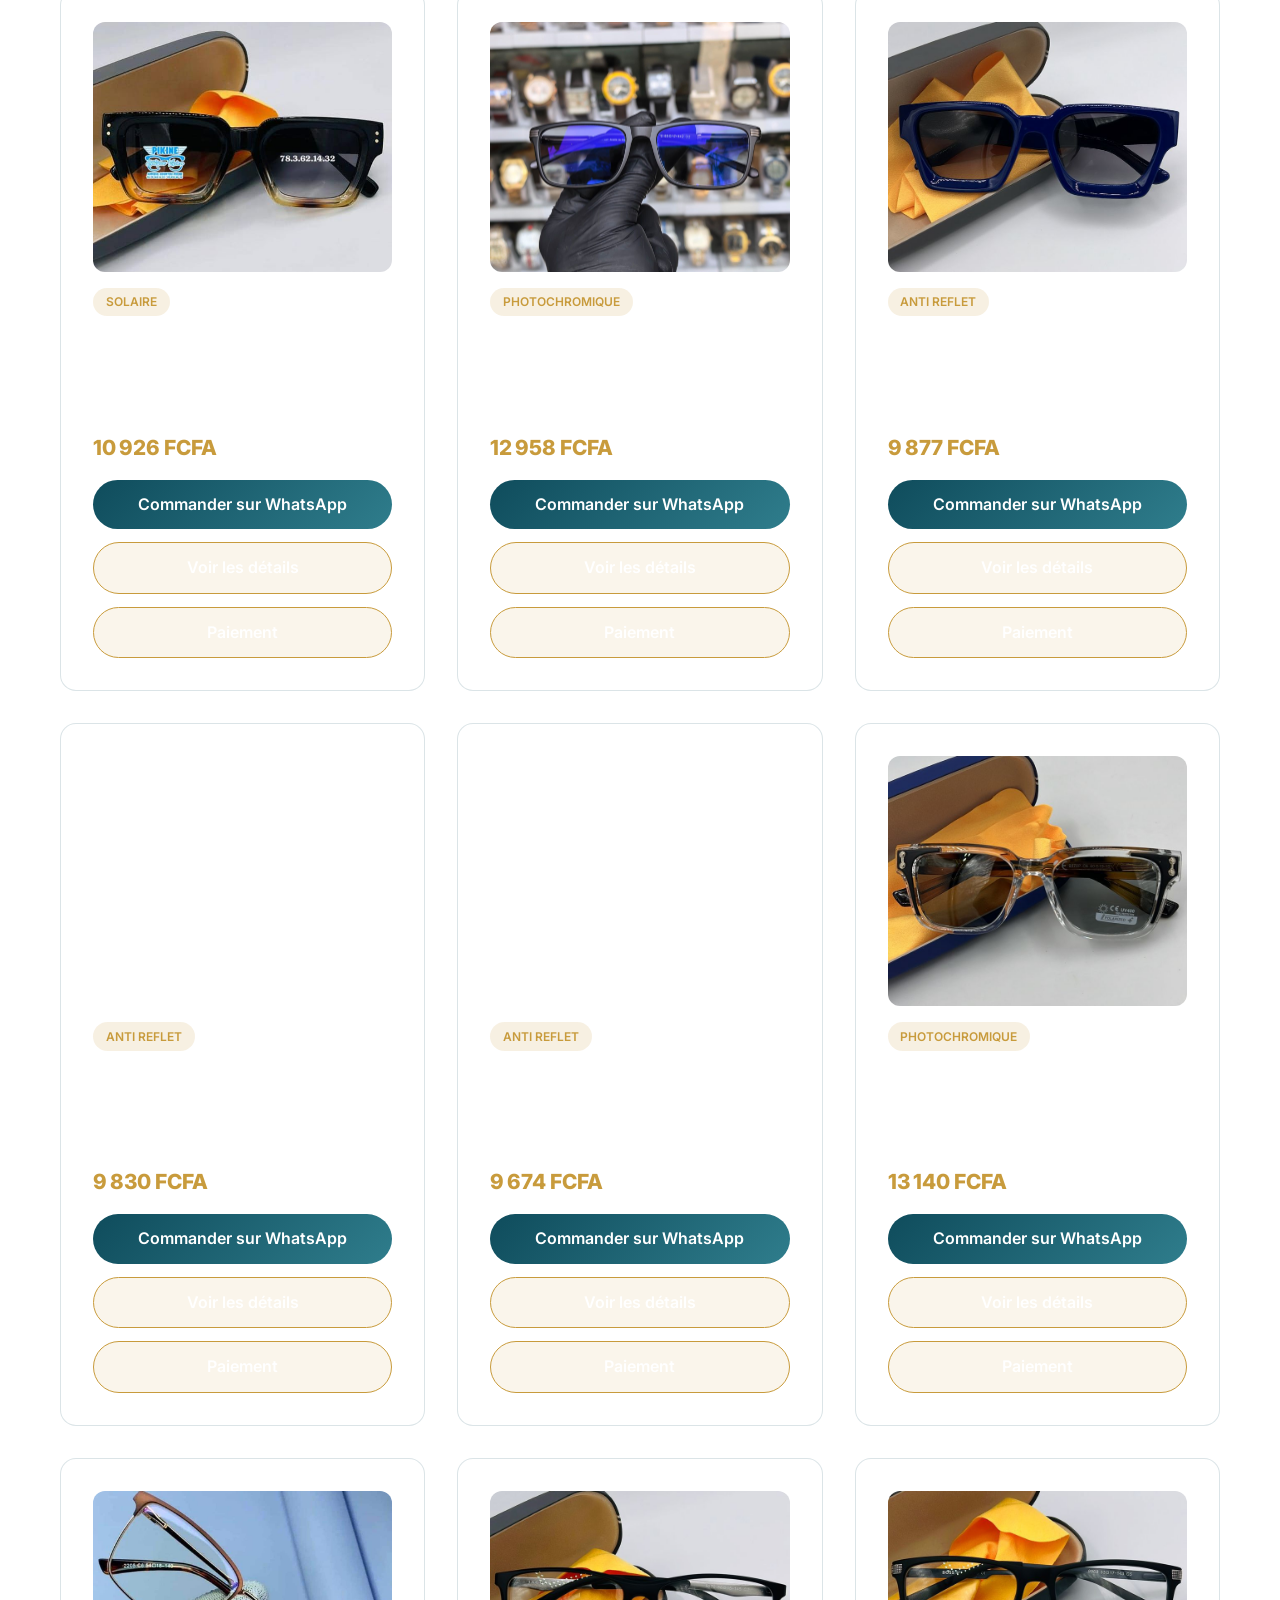
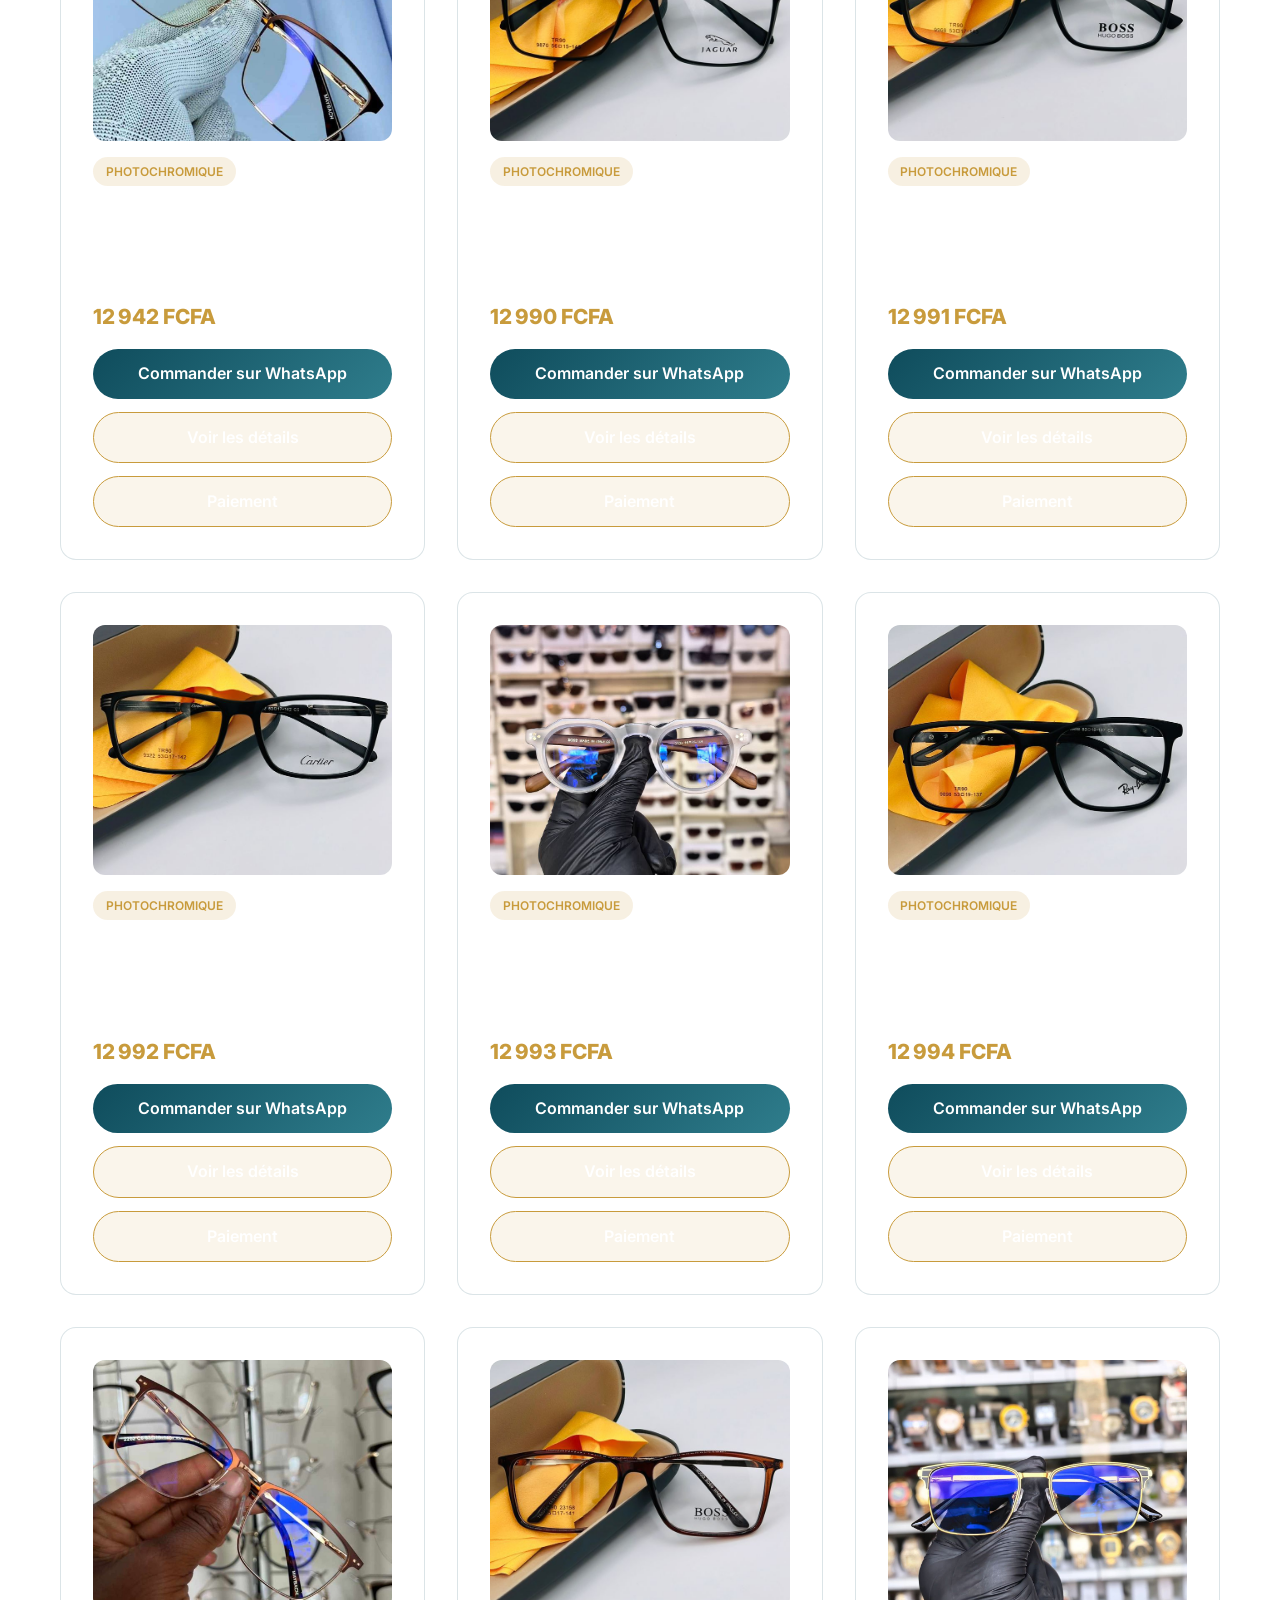
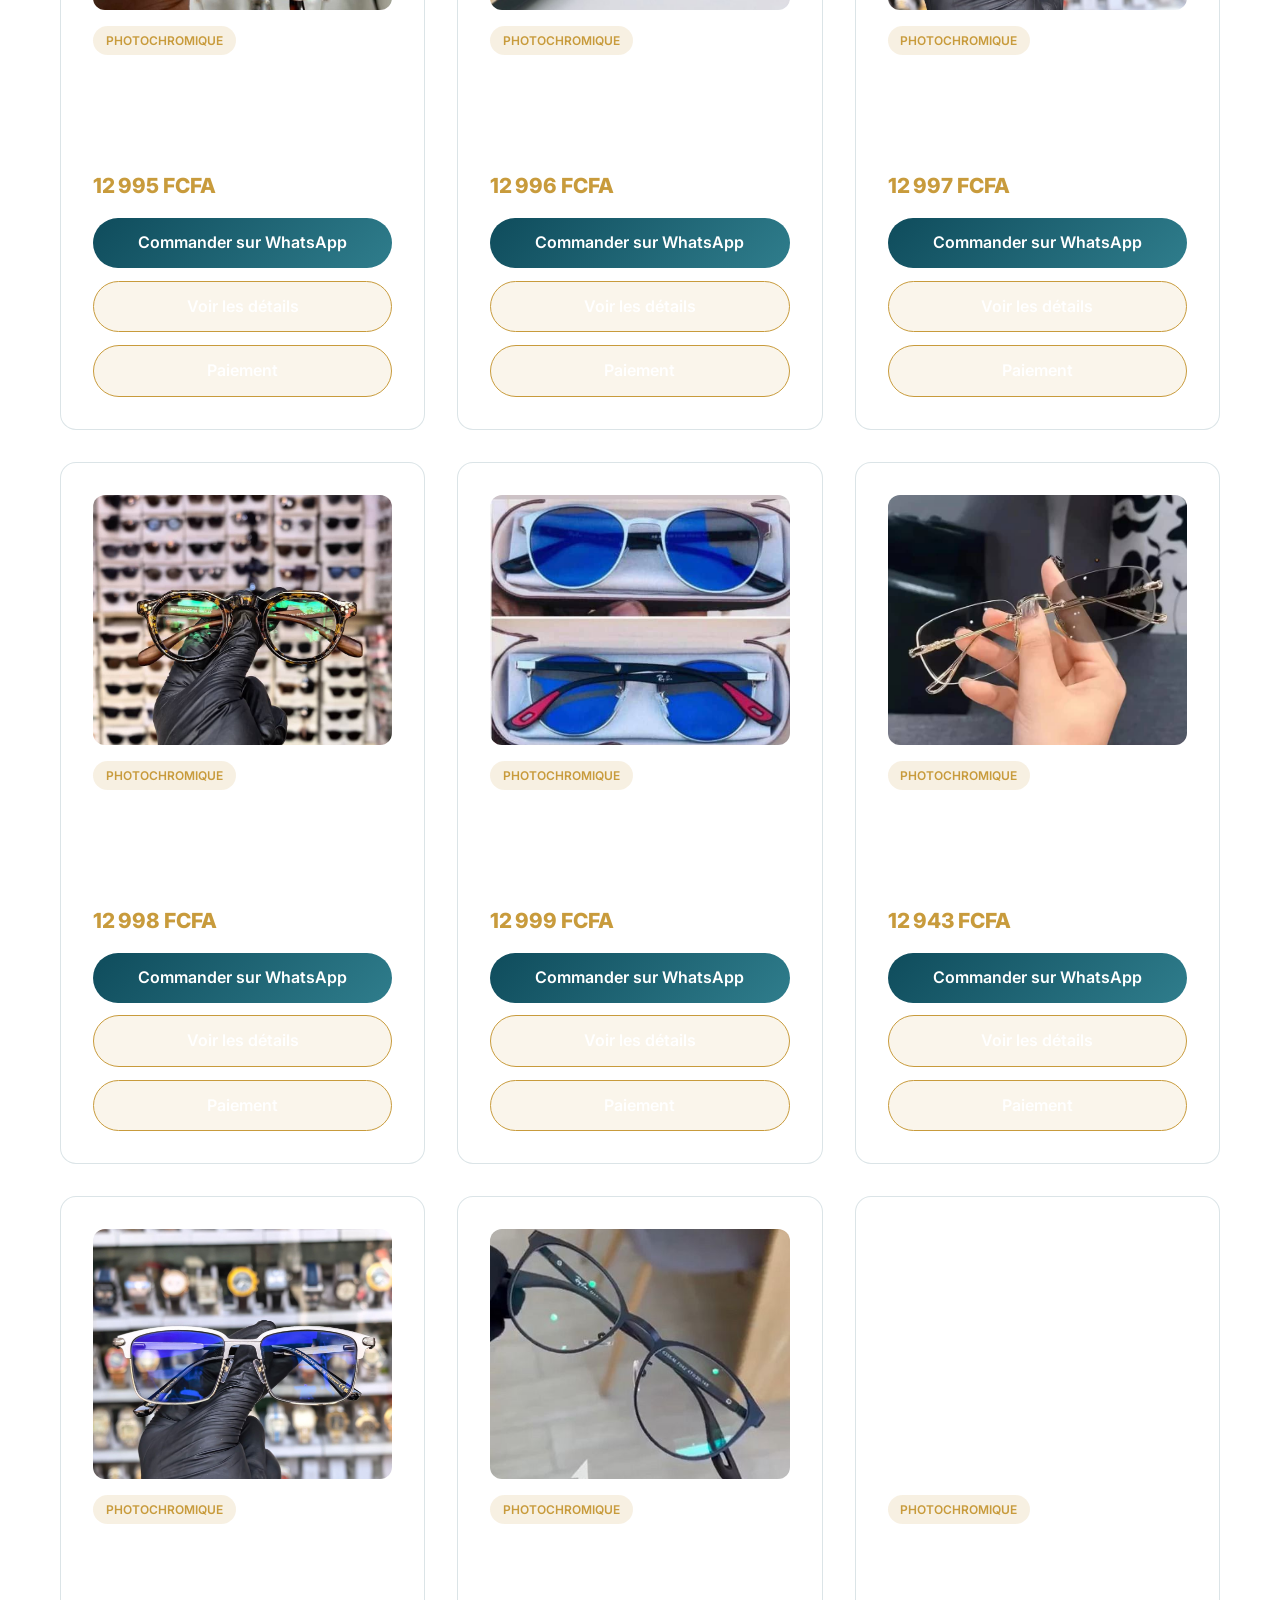
==== commit 6f368ccd: "update" ====
--- a/index.html
+++ b/index.html
@@ -5,8 +5,7 @@
   <meta name="viewport" content="width=device-width, initial-scale=1.0" />
   <title>Pikine Optique Vision | Lunettes photochromiques et anti-lumière bleue</title>
   <meta name="description" content="Pikine Optique Vision - Boutique premium de lunettes photochromiques, anti lumière bleue, anti reflet et solaire au Sénégal." />
-  <link rel="icon" href="assets/logos/logo-pikine-optique.png" type="image/png" />
-  <link rel="shortcut icon" href="favicon.ico" />
+  <link rel="icon" href="favicon.svg" type="image/svg+xml" />
   <link rel="preconnect" href="https://fonts.googleapis.com" />
   <link rel="preconnect" href="https://fonts.gstatic.com" crossorigin />
   <link href="https://fonts.googleapis.com/css2?family=Inter:wght@400;500;600;700;800&display=swap" rel="stylesheet" />
@@ -23,7 +22,7 @@
   <header class="site-header">
     <div class="container header-inner">
       <a class="brand" href="#home">
-        <img src="assets/logos/logo-pikine-optique.png" alt="Logo Pikine Optique Vision" />
+        <img src="assets/logos/logo-pikine-optique.svg" alt="Logo Pikine Optique Vision" />
         <div>
           <span>Pikine Optique Vision</span>
           <small>Vision premium à Pikine</small>
@@ -239,10 +238,10 @@
             </div>
           </div>
           <div class="social-links">
-            <a href="#" aria-label="Facebook">Facebook</a>
-            <a href="#" aria-label="Instagram">Instagram</a>
-            <a href="#" aria-label="TikTok">TikTok</a>
-            <a href="#" aria-label="Google Maps">Google Maps</a>
+            <a href="https://www.facebook.com/search/top?q=Pikine%20Optique%20Vision" target="_blank" rel="noreferrer" aria-label="Facebook">Facebook</a>
+            <a href="https://www.instagram.com/explore/search/keyword/?q=Pikine%20Optique%20Vision" target="_blank" rel="noreferrer" aria-label="Instagram">Instagram</a>
+            <a href="https://www.tiktok.com/search?q=Pikine%20Optique%20Vision" target="_blank" rel="noreferrer" aria-label="TikTok">TikTok</a>
+            <a href="https://www.google.com/maps/search/?api=1&query=Bountou%20Pikine%20station%20Total" target="_blank" rel="noreferrer" aria-label="Google Maps">Google Maps</a>
           </div>
         </div>
         <form id="contact-form" class="contact-form glass" action="#" method="post">
@@ -275,7 +274,7 @@
     </section>
   </main>
 
-  <a class="whatsapp-fab" href="#" id="whatsapp-fab" aria-label="Contacter sur WhatsApp">
+  <a class="whatsapp-fab" href="https://wa.me/221777123456?text=Bonjour%20Pikine%20Optique%20Vision%20%F0%9F%91%8B" id="whatsapp-fab" aria-label="Contacter sur WhatsApp">
     <span>WhatsApp</span>
   </a>
 
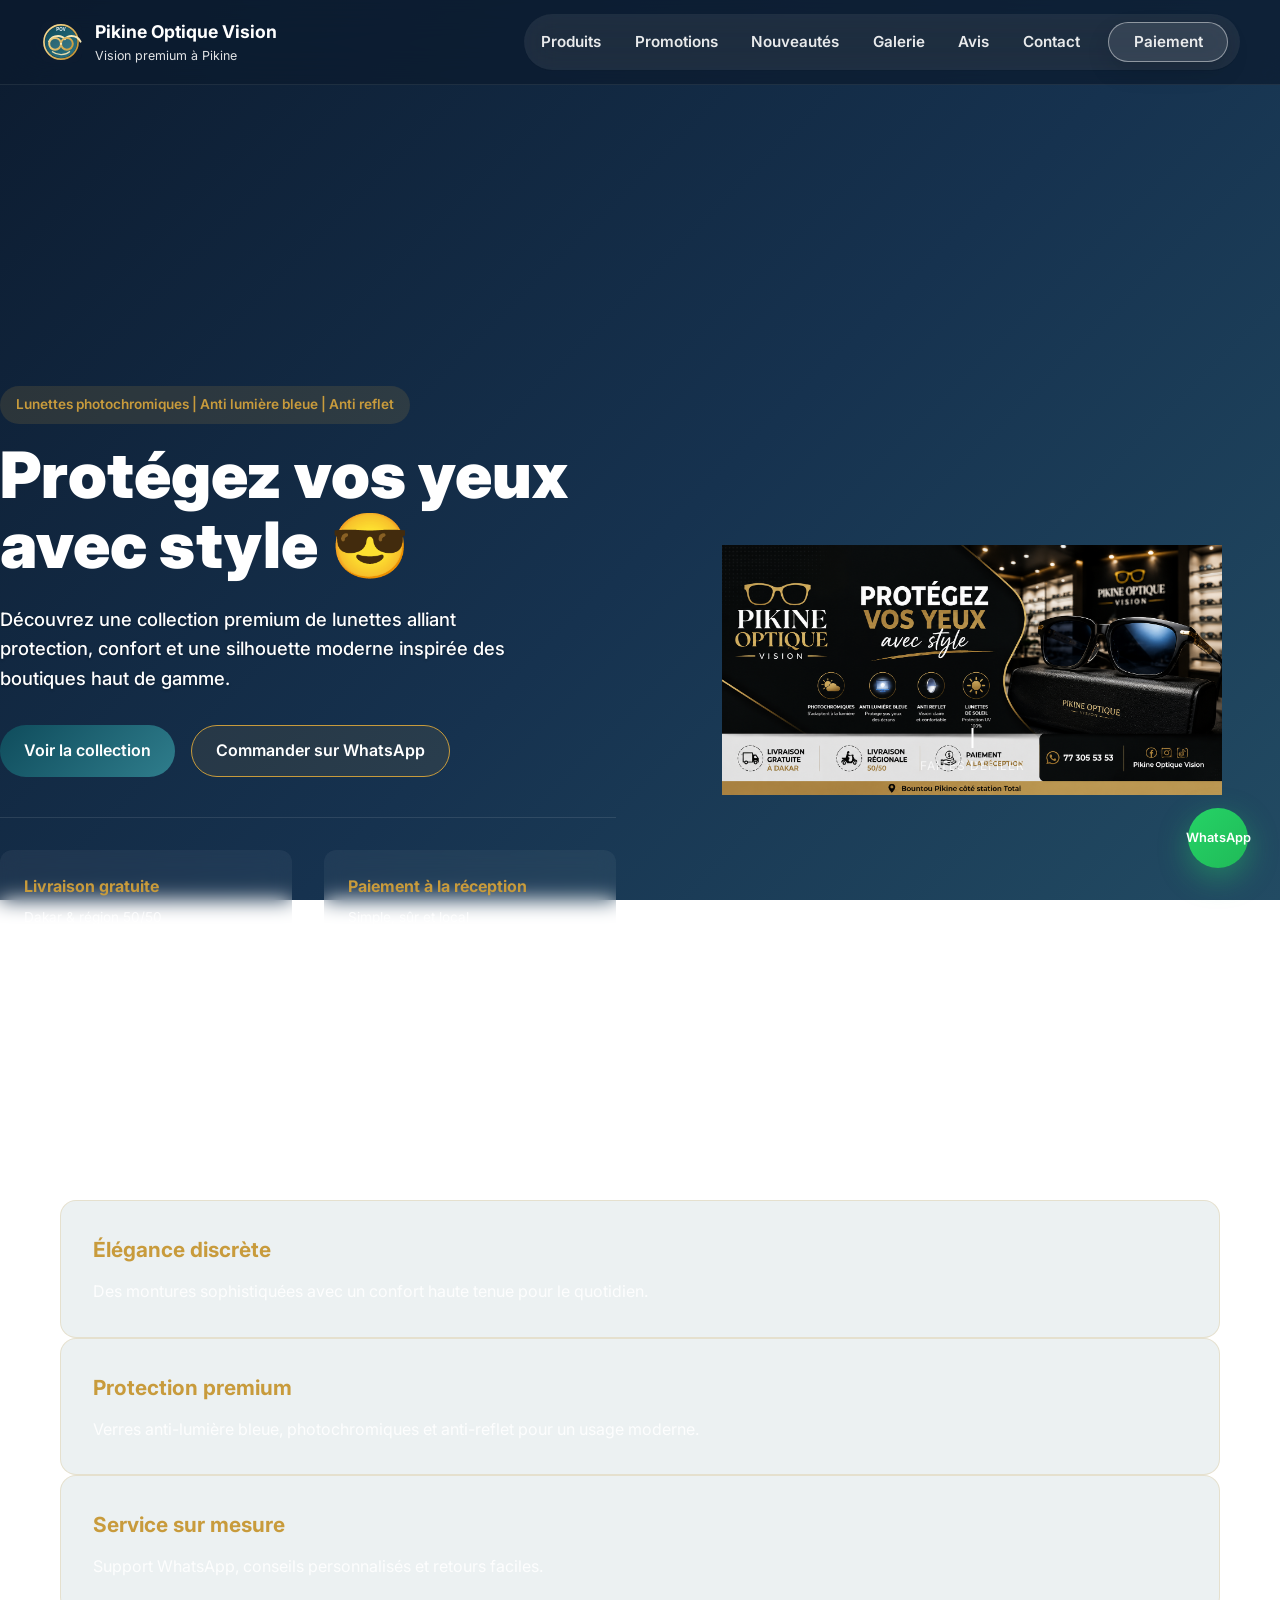
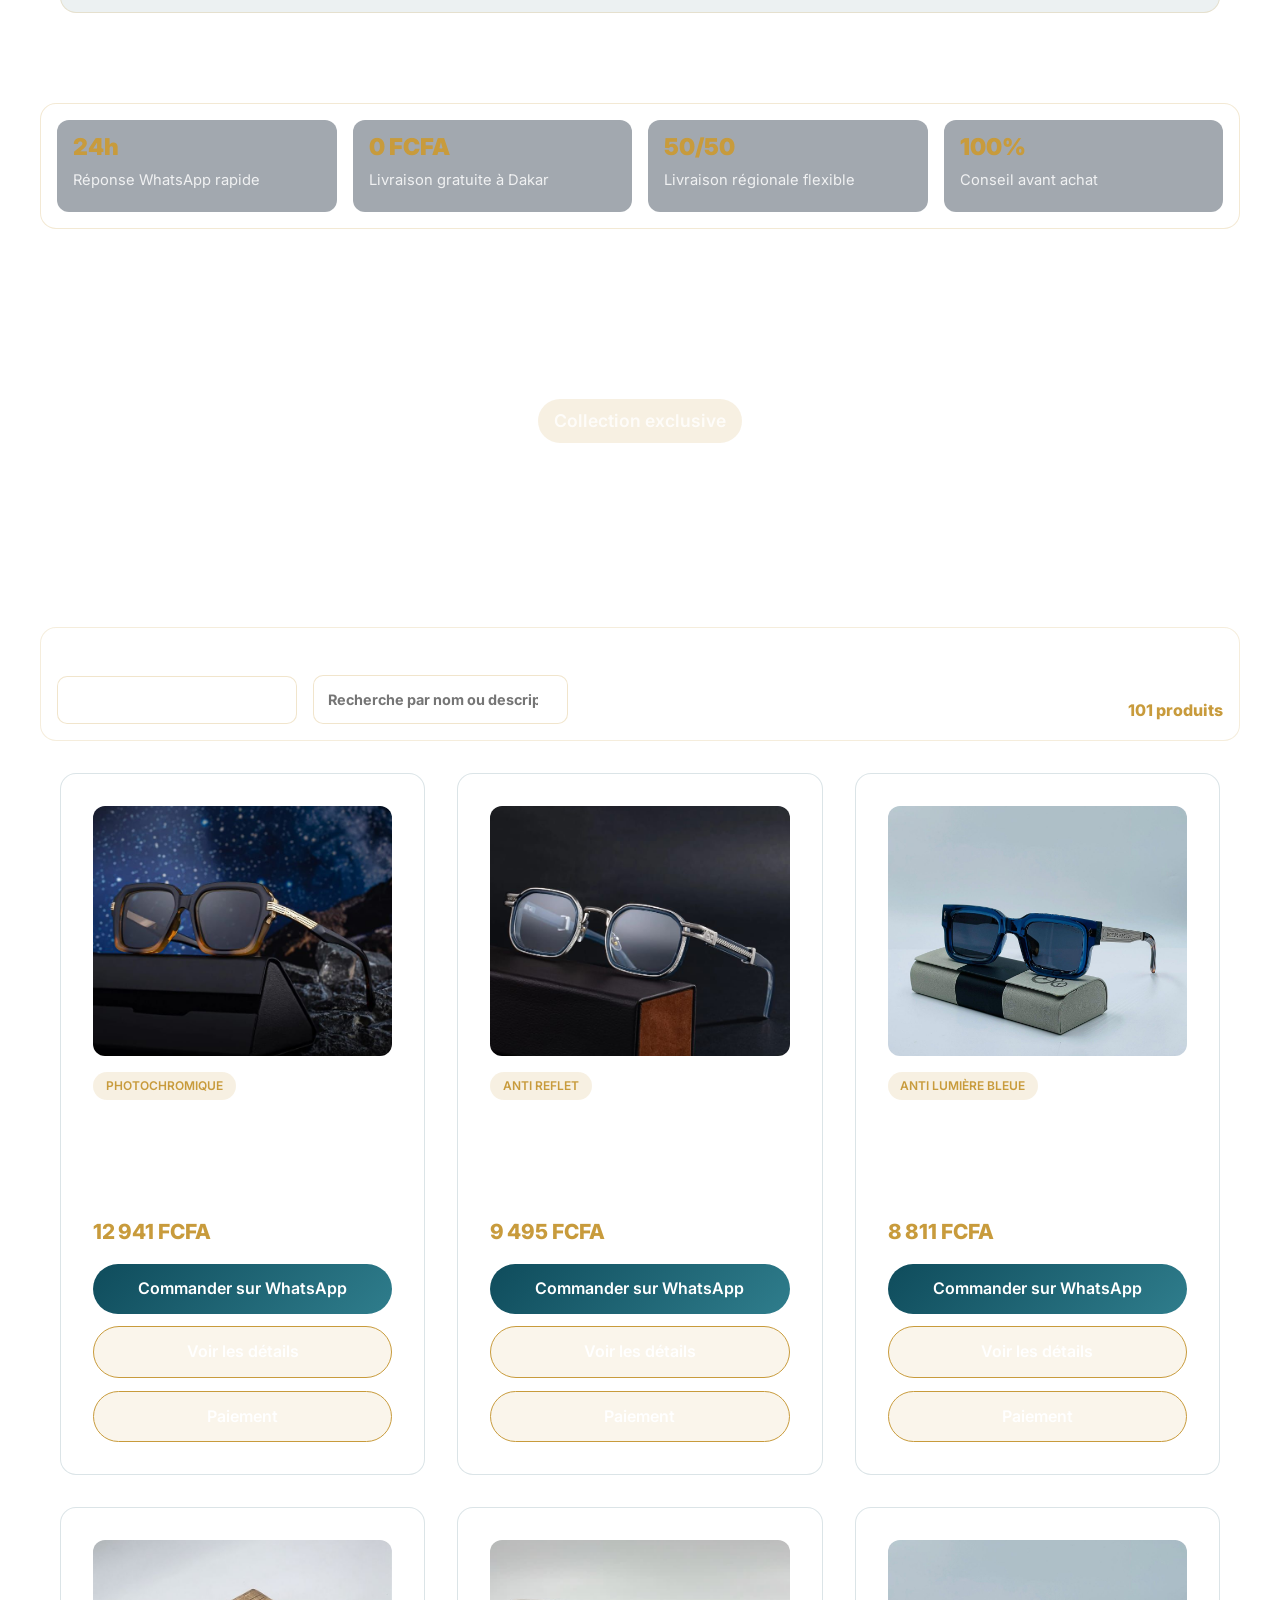
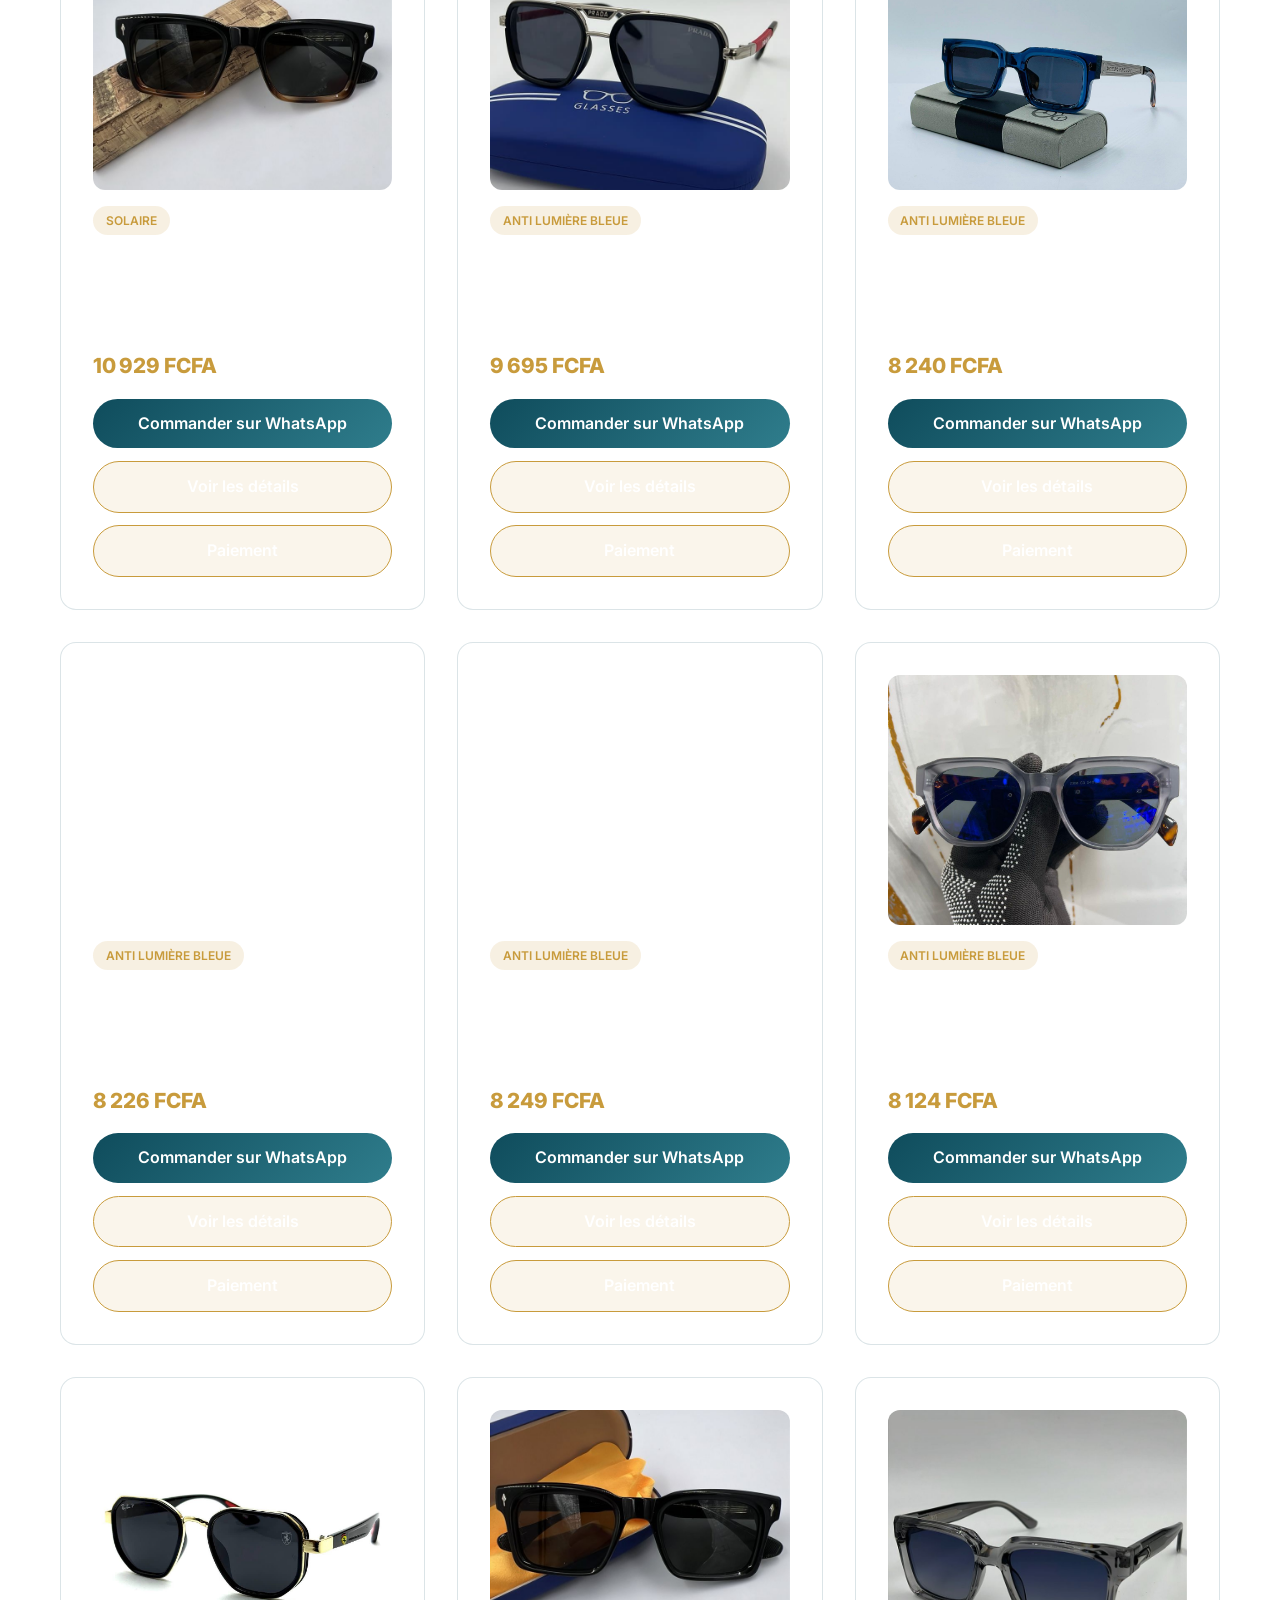
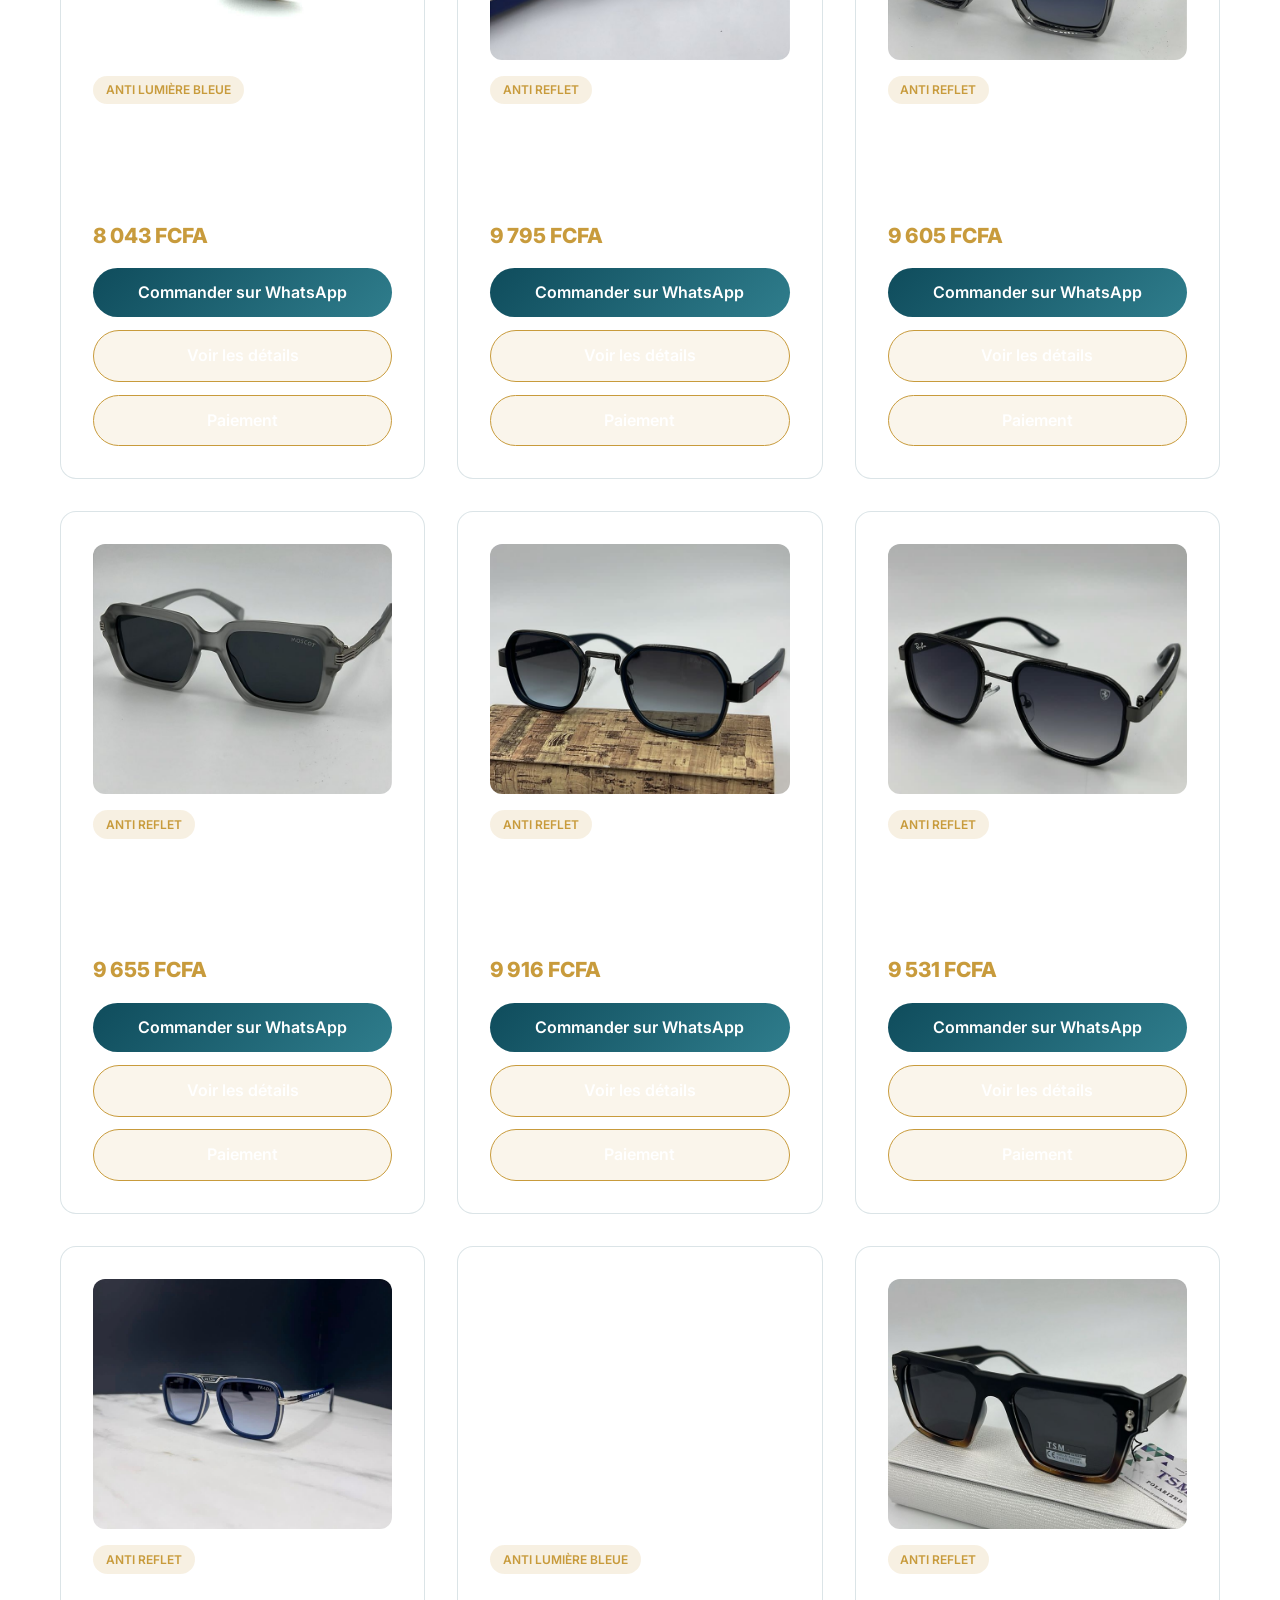
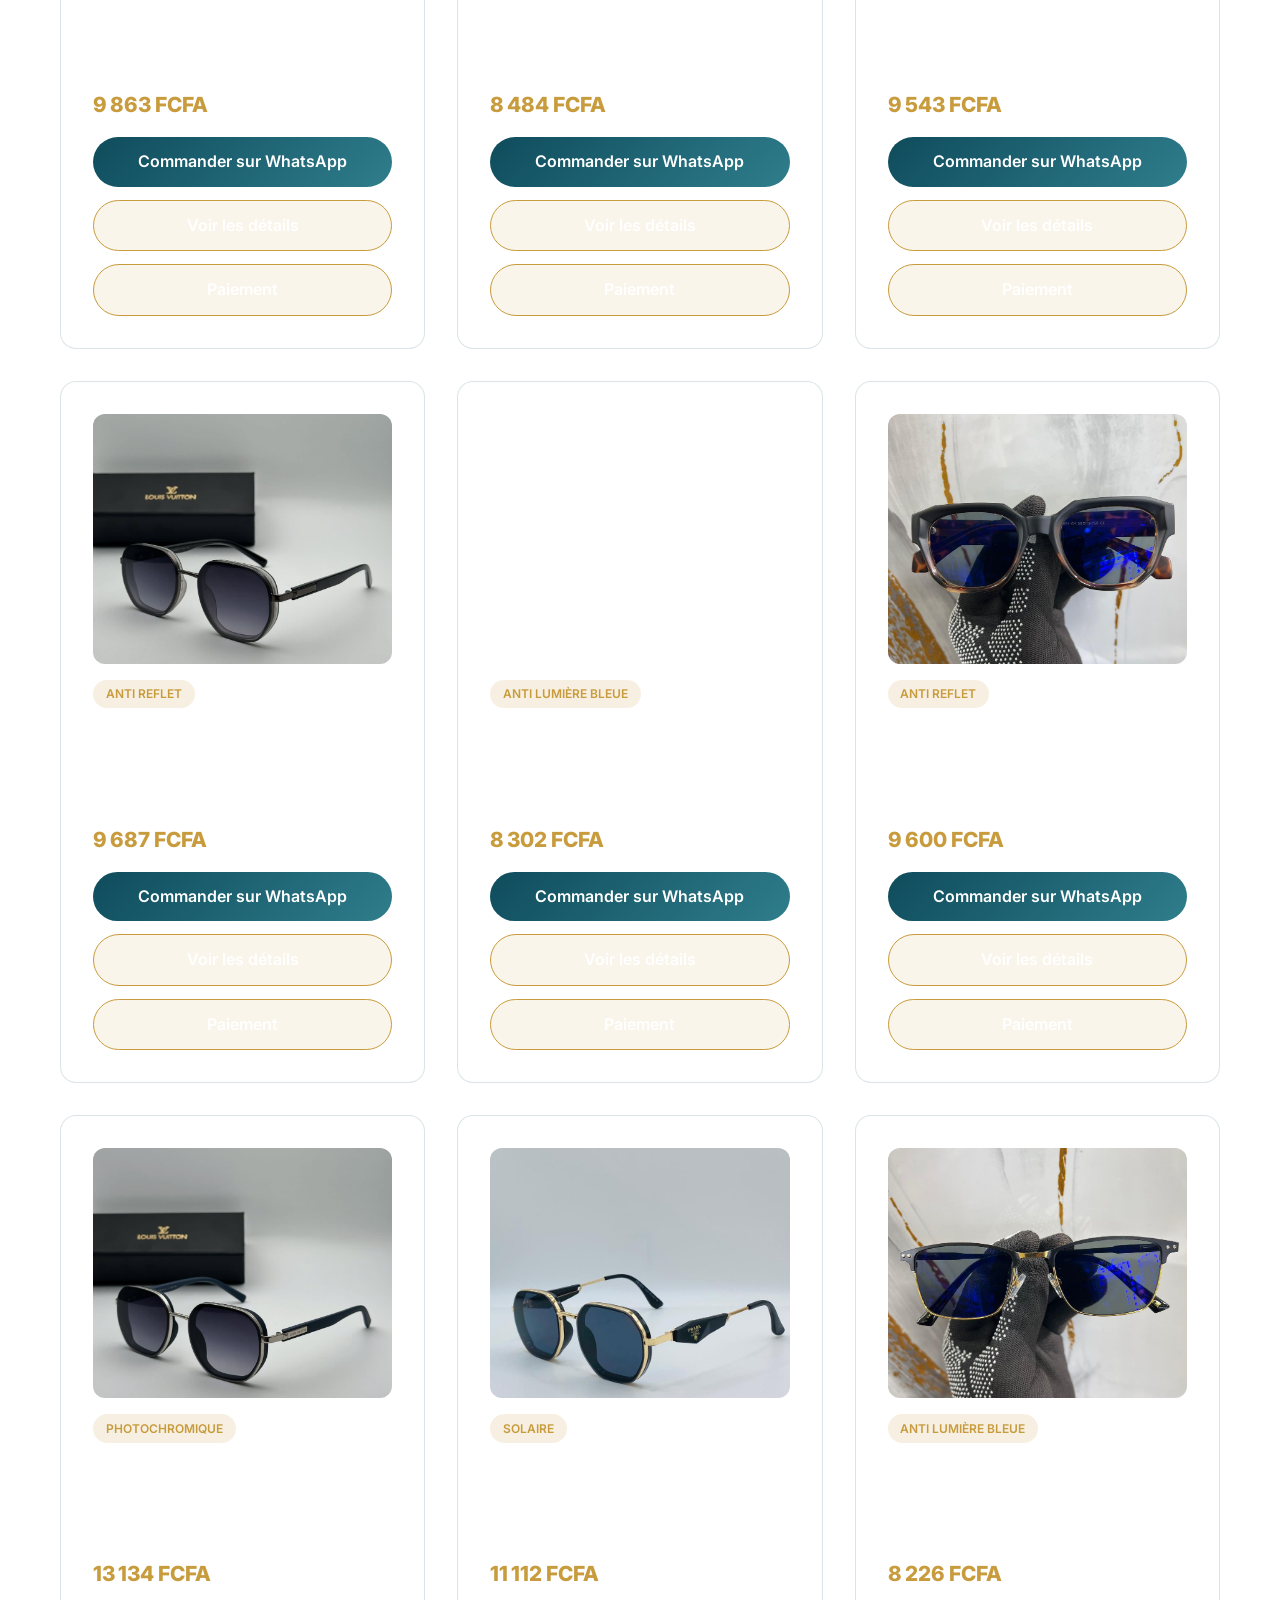
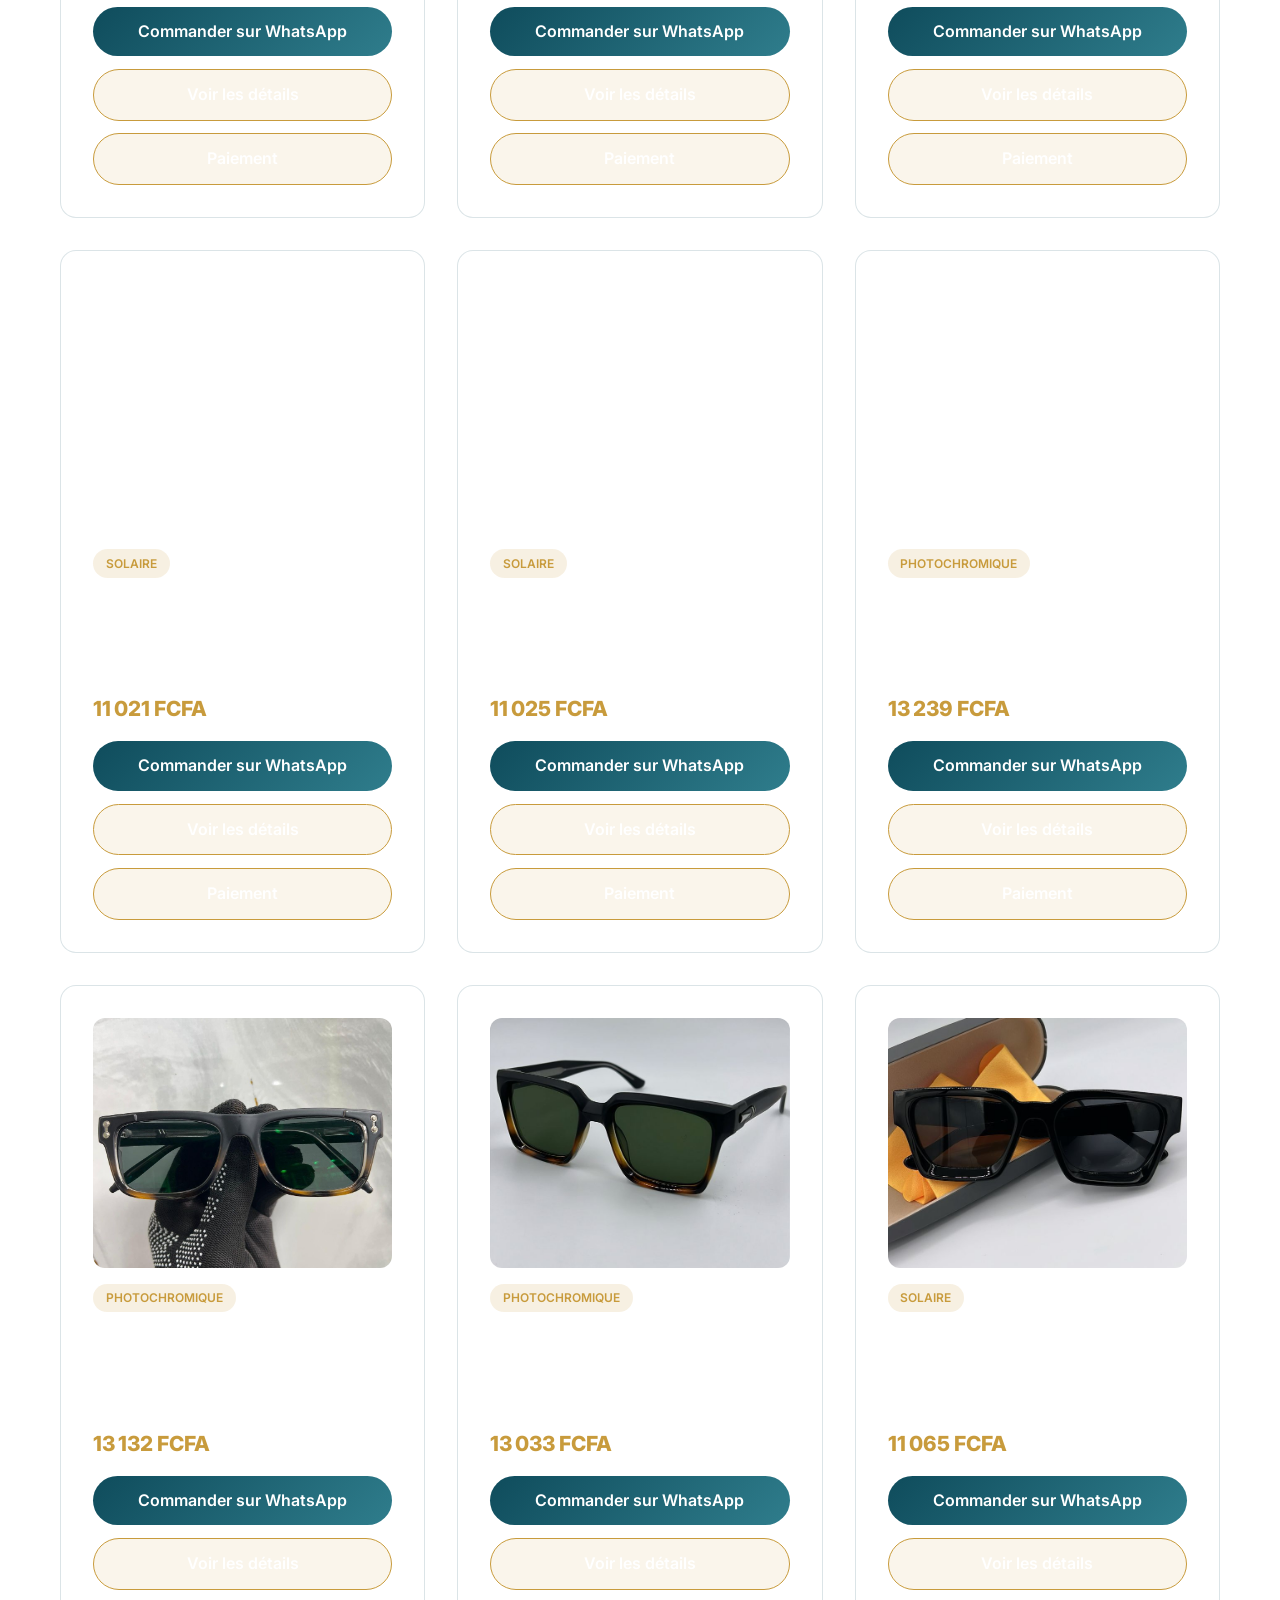
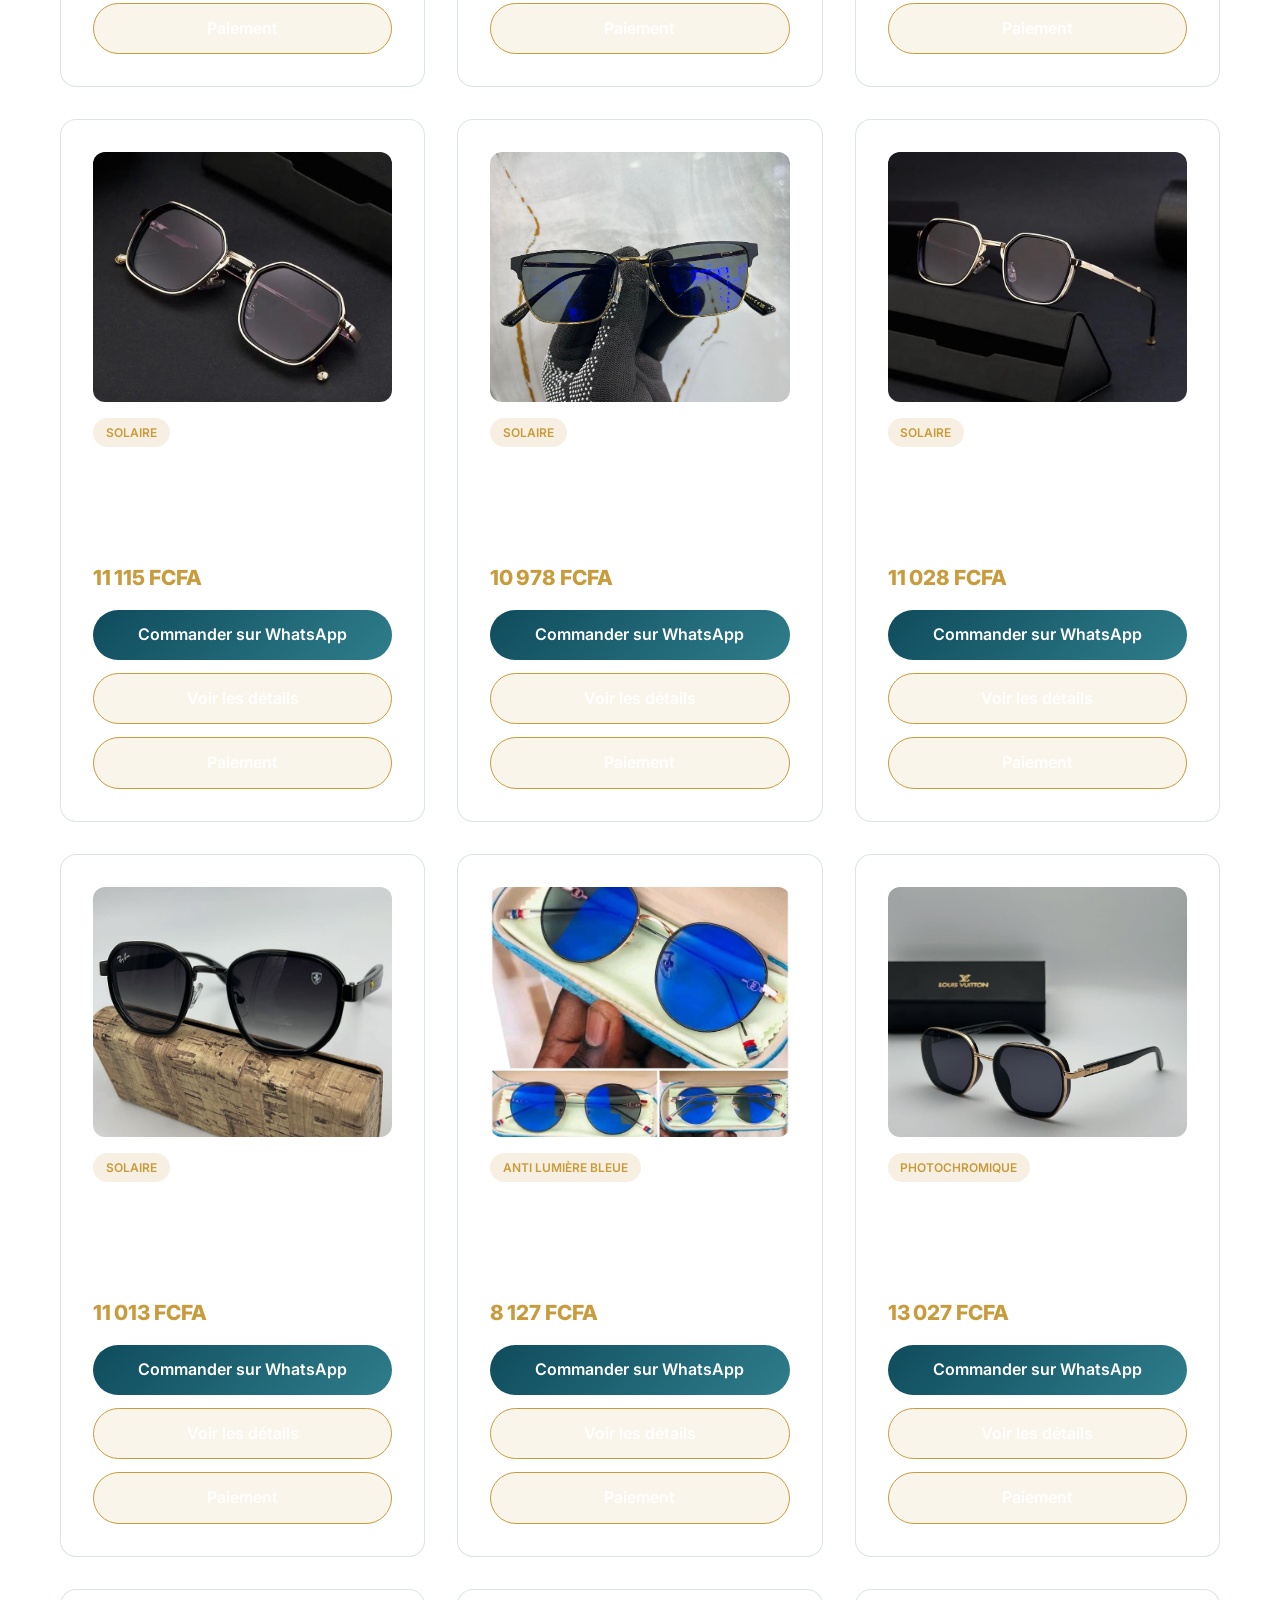
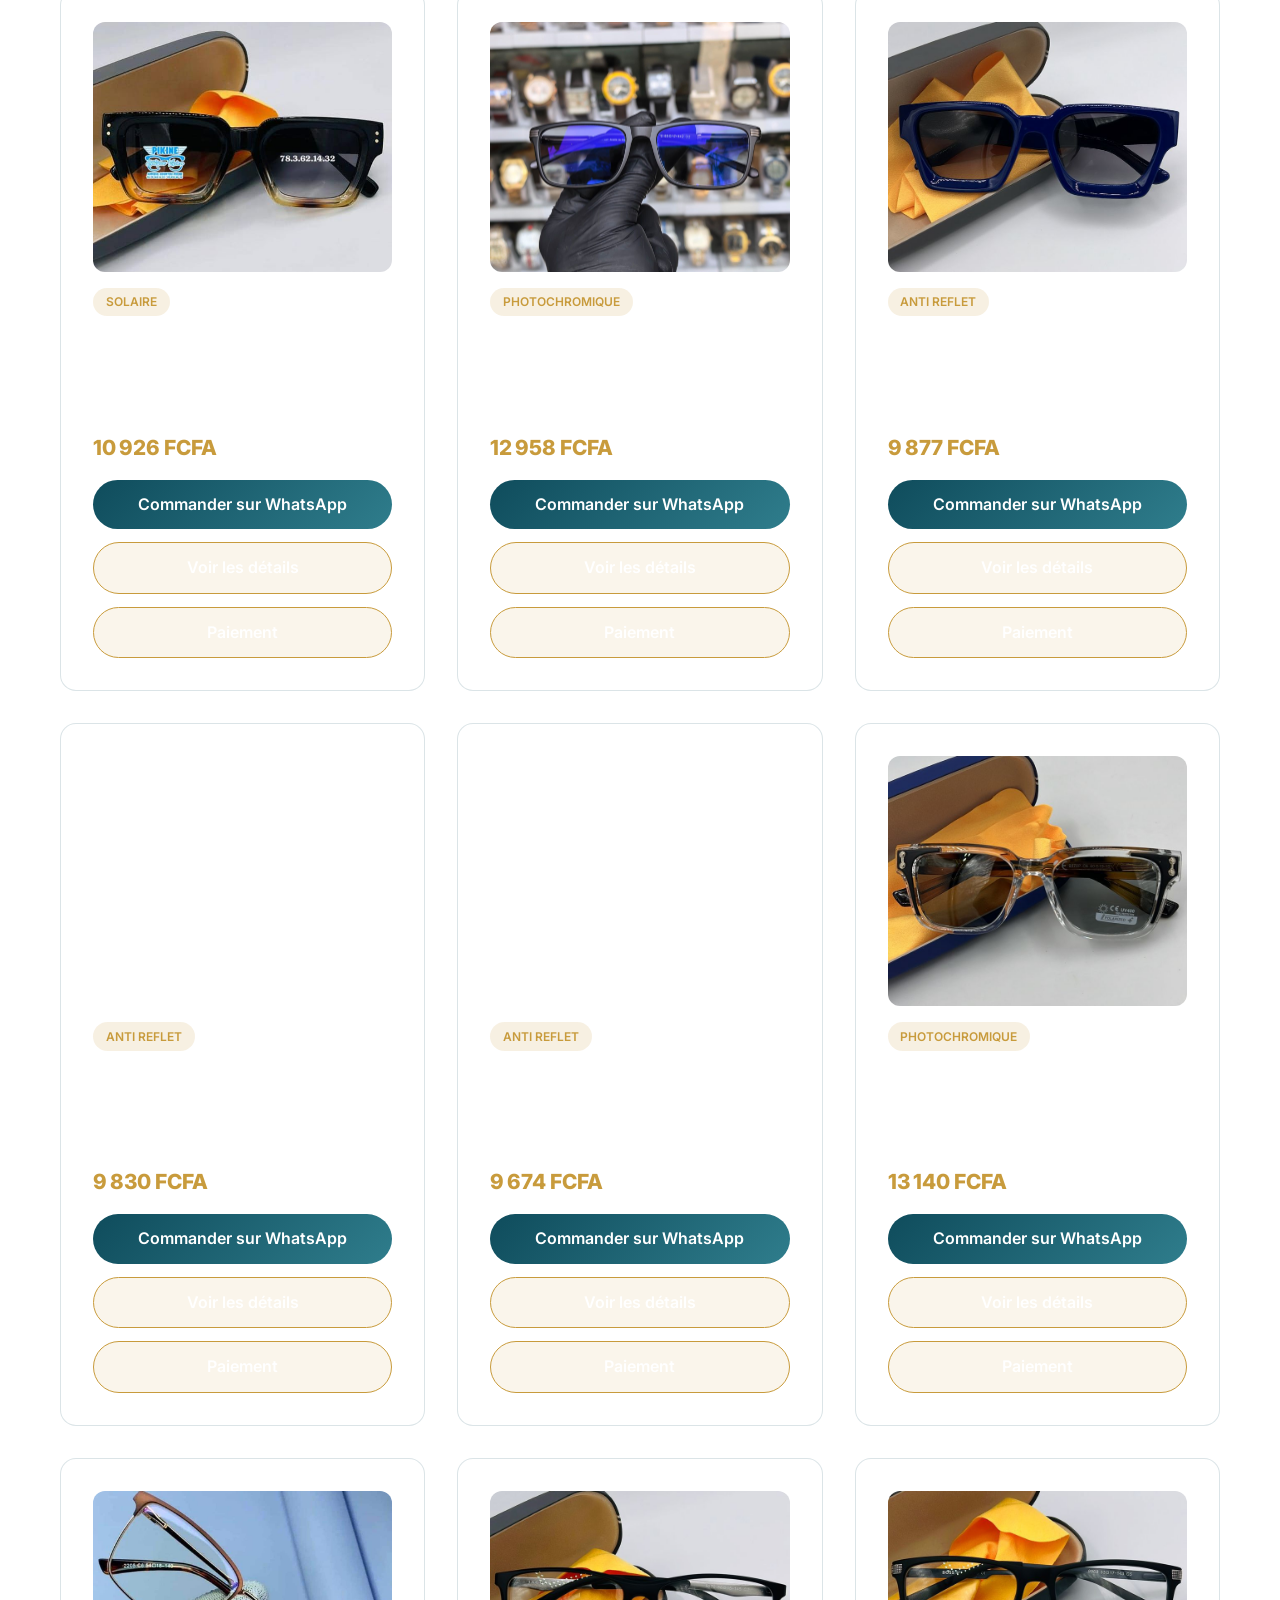
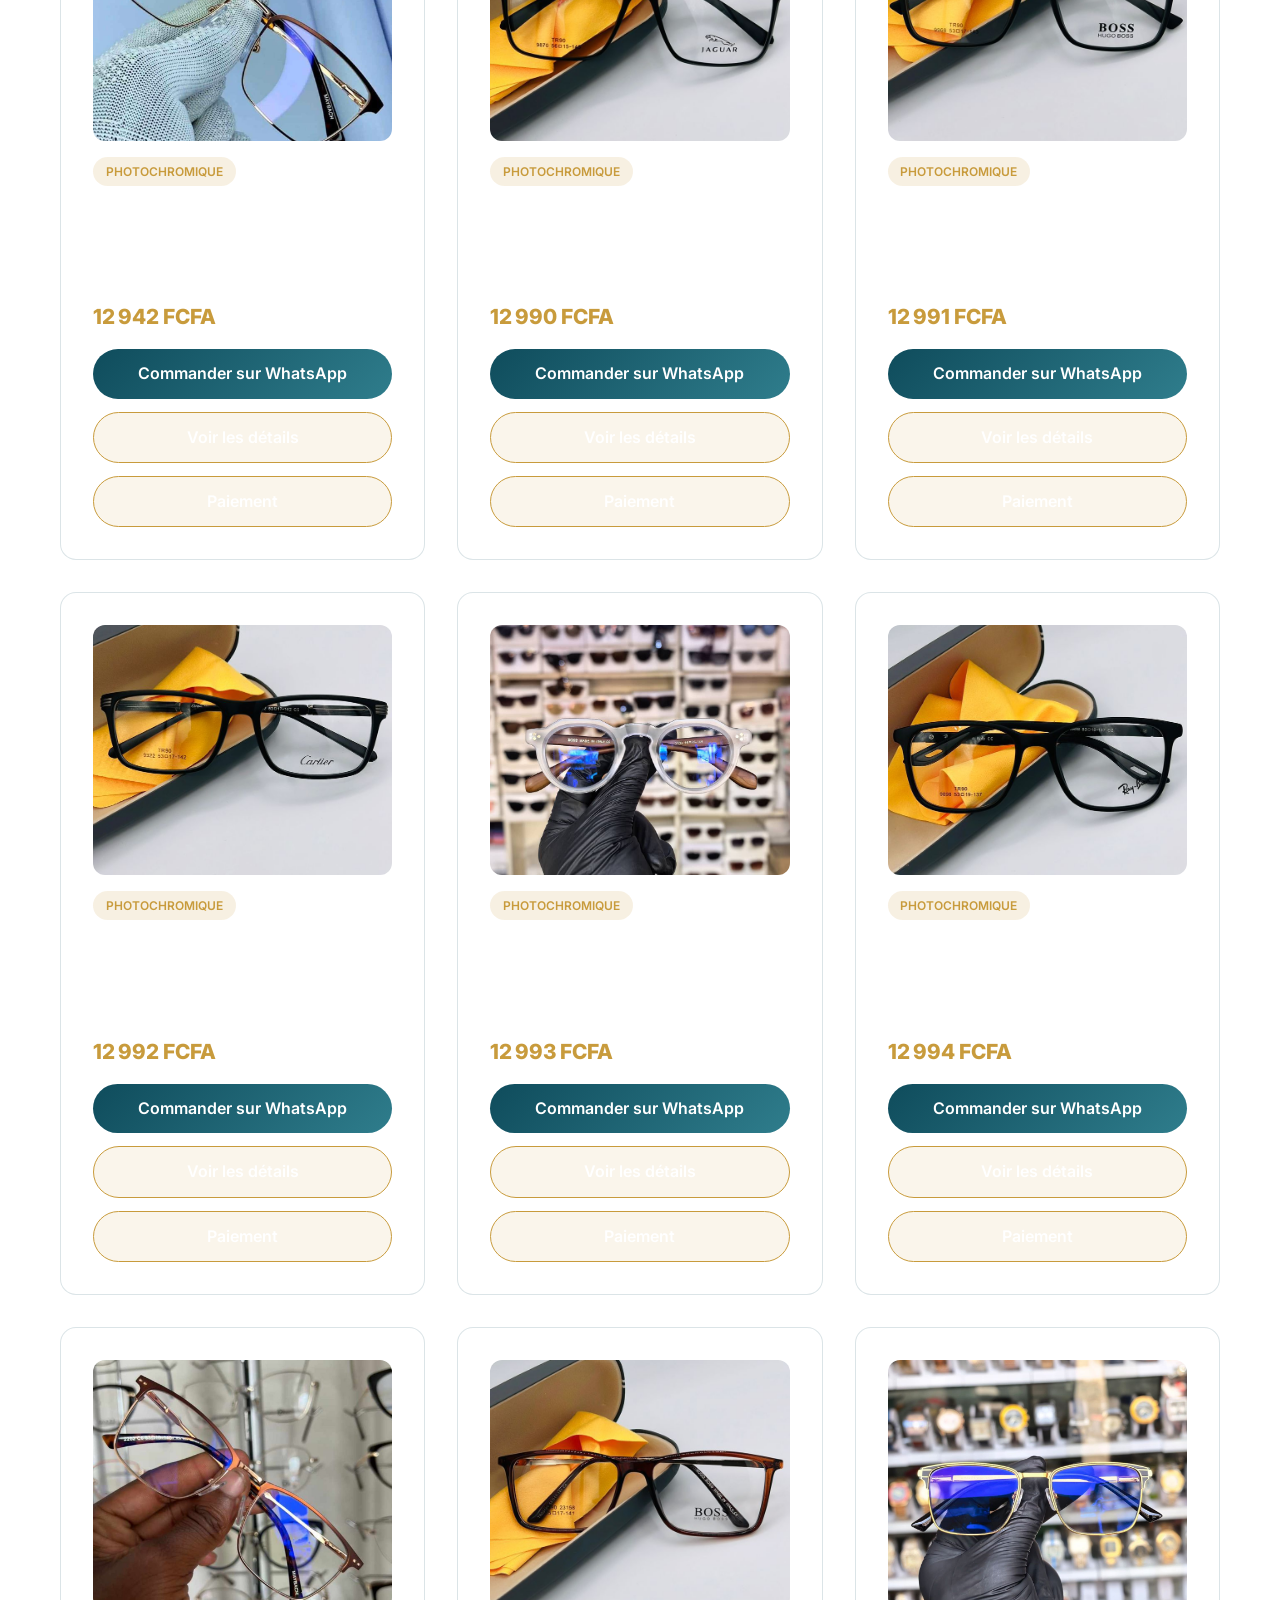
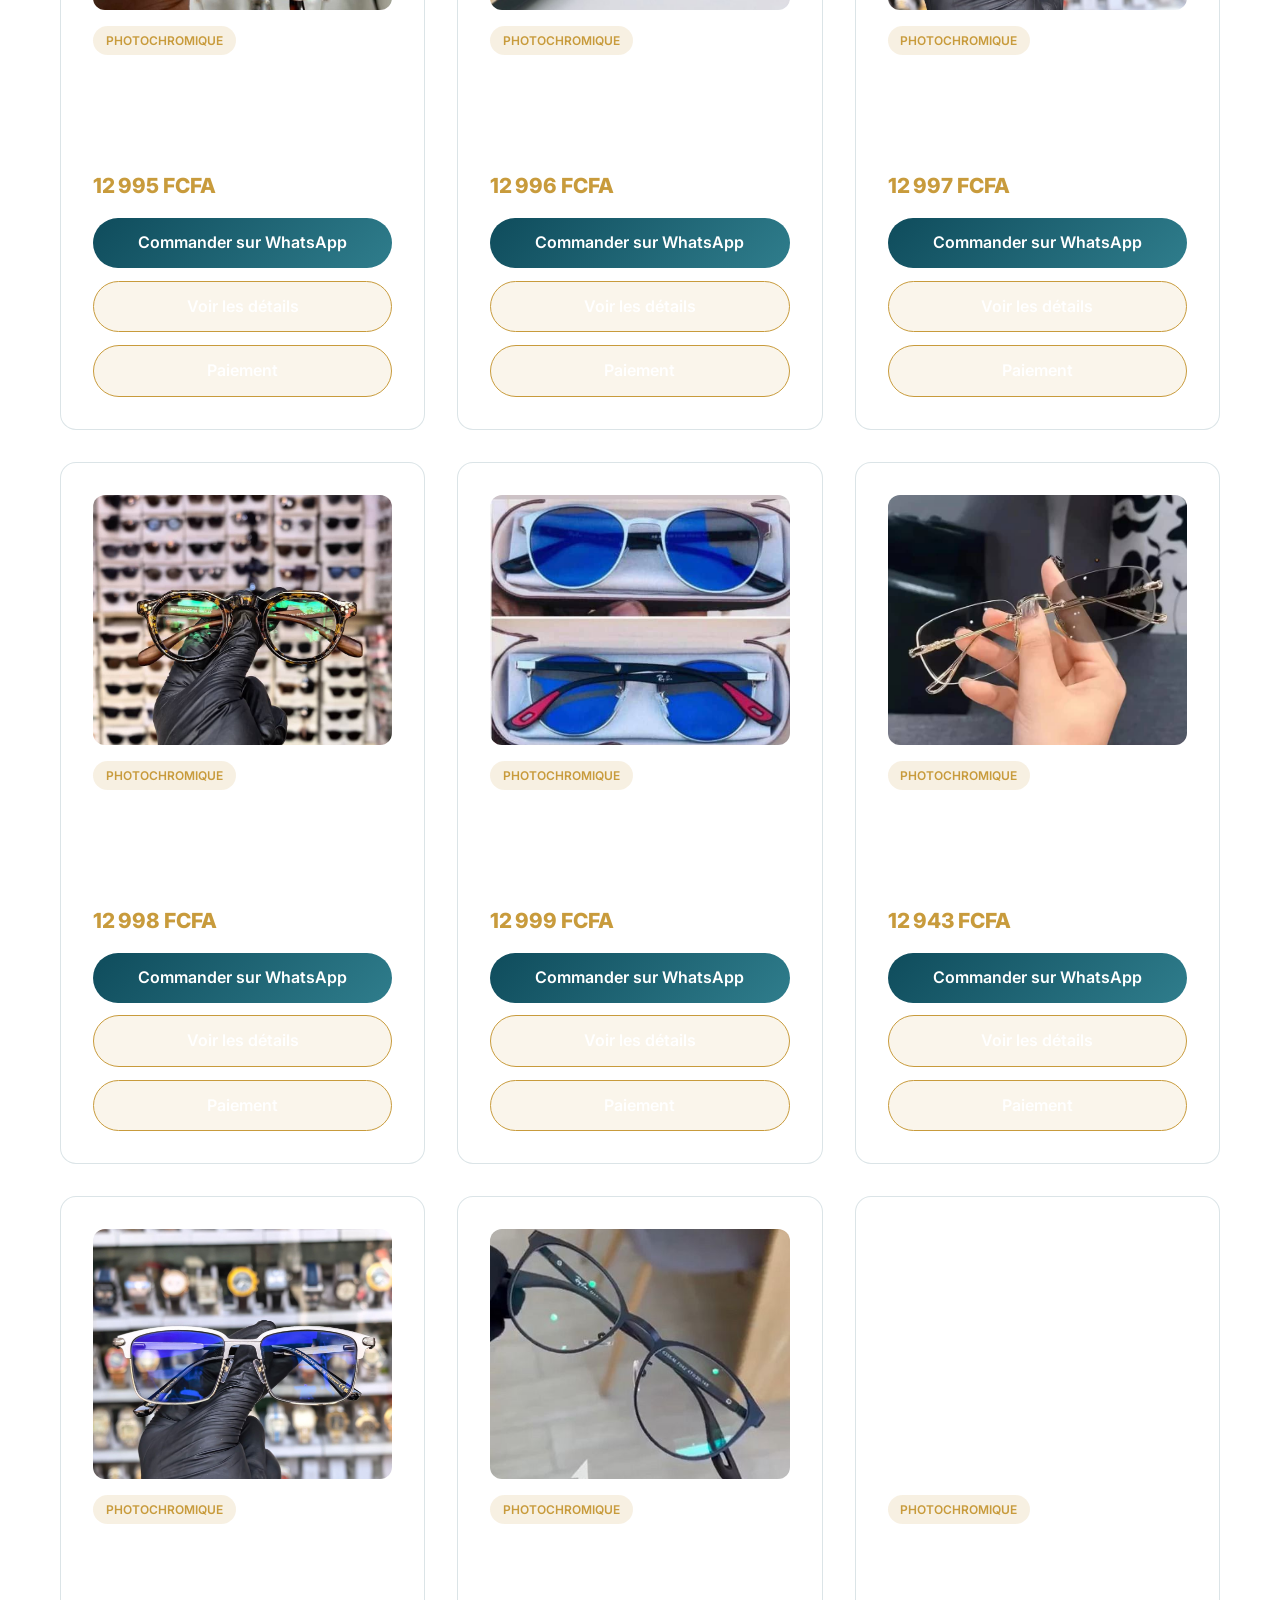
==== commit 06c36917: "update" ====
--- a/index.html
+++ b/index.html
@@ -53,7 +53,7 @@
         <p>Découvrez une collection premium de lunettes alliant protection, confort et une silhouette moderne inspirée des boutiques haut de gamme.</p>
         <div class="hero-actions">
           <a class="btn btn-primary" href="#produits">Voir la collection</a>
-          <a class="btn btn-secondary" href="https://wa.me/221777123456?text=Bonjour%20Pikine%20Optique%20Vision%20%F0%9F%91%8B" target="_blank" rel="noreferrer">Commander sur WhatsApp</a>
+          <a class="btn btn-secondary" href="https://wa.me/221778379457?text=Bonjour%20je%20viens%20de%20voir%20votre%20page%20et%20je%20souhaite%20avoir%20plus%20d'informations" target="_blank" rel="noreferrer">Commander sur WhatsApp</a>
         </div>
         <div class="hero-highlight">
           <div>
@@ -230,7 +230,7 @@
           <div class="contact-details">
             <div>
               <strong>WhatsApp</strong>
-              <a href="https://wa.me/221777123456?text=Bonjour%20Pikine%20Optique%20Vision%20%F0%9F%91%8B" target="_blank" rel="noreferrer">+221 77 712 3456</a>
+              <a href="https://wa.me/221778379457?text=Bonjour%20je%20viens%20de%20voir%20votre%20page%20et%20je%20souhaite%20avoir%20plus%20d'informations" target="_blank" rel="noreferrer">+221 77 837 9457</a>
             </div>
             <div>
               <strong>Email</strong>
@@ -274,7 +274,7 @@
     </section>
   </main>
 
-  <a class="whatsapp-fab" href="https://wa.me/221777123456?text=Bonjour%20Pikine%20Optique%20Vision%20%F0%9F%91%8B" id="whatsapp-fab" aria-label="Contacter sur WhatsApp">
+  <a class="whatsapp-fab" href="https://wa.me/221778379457?text=Bonjour%20je%20viens%20de%20voir%20votre%20page%20et%20je%20souhaite%20avoir%20plus%20d'informations" id="whatsapp-fab" aria-label="Contacter sur WhatsApp">
     <span>WhatsApp</span>
   </a>
 
